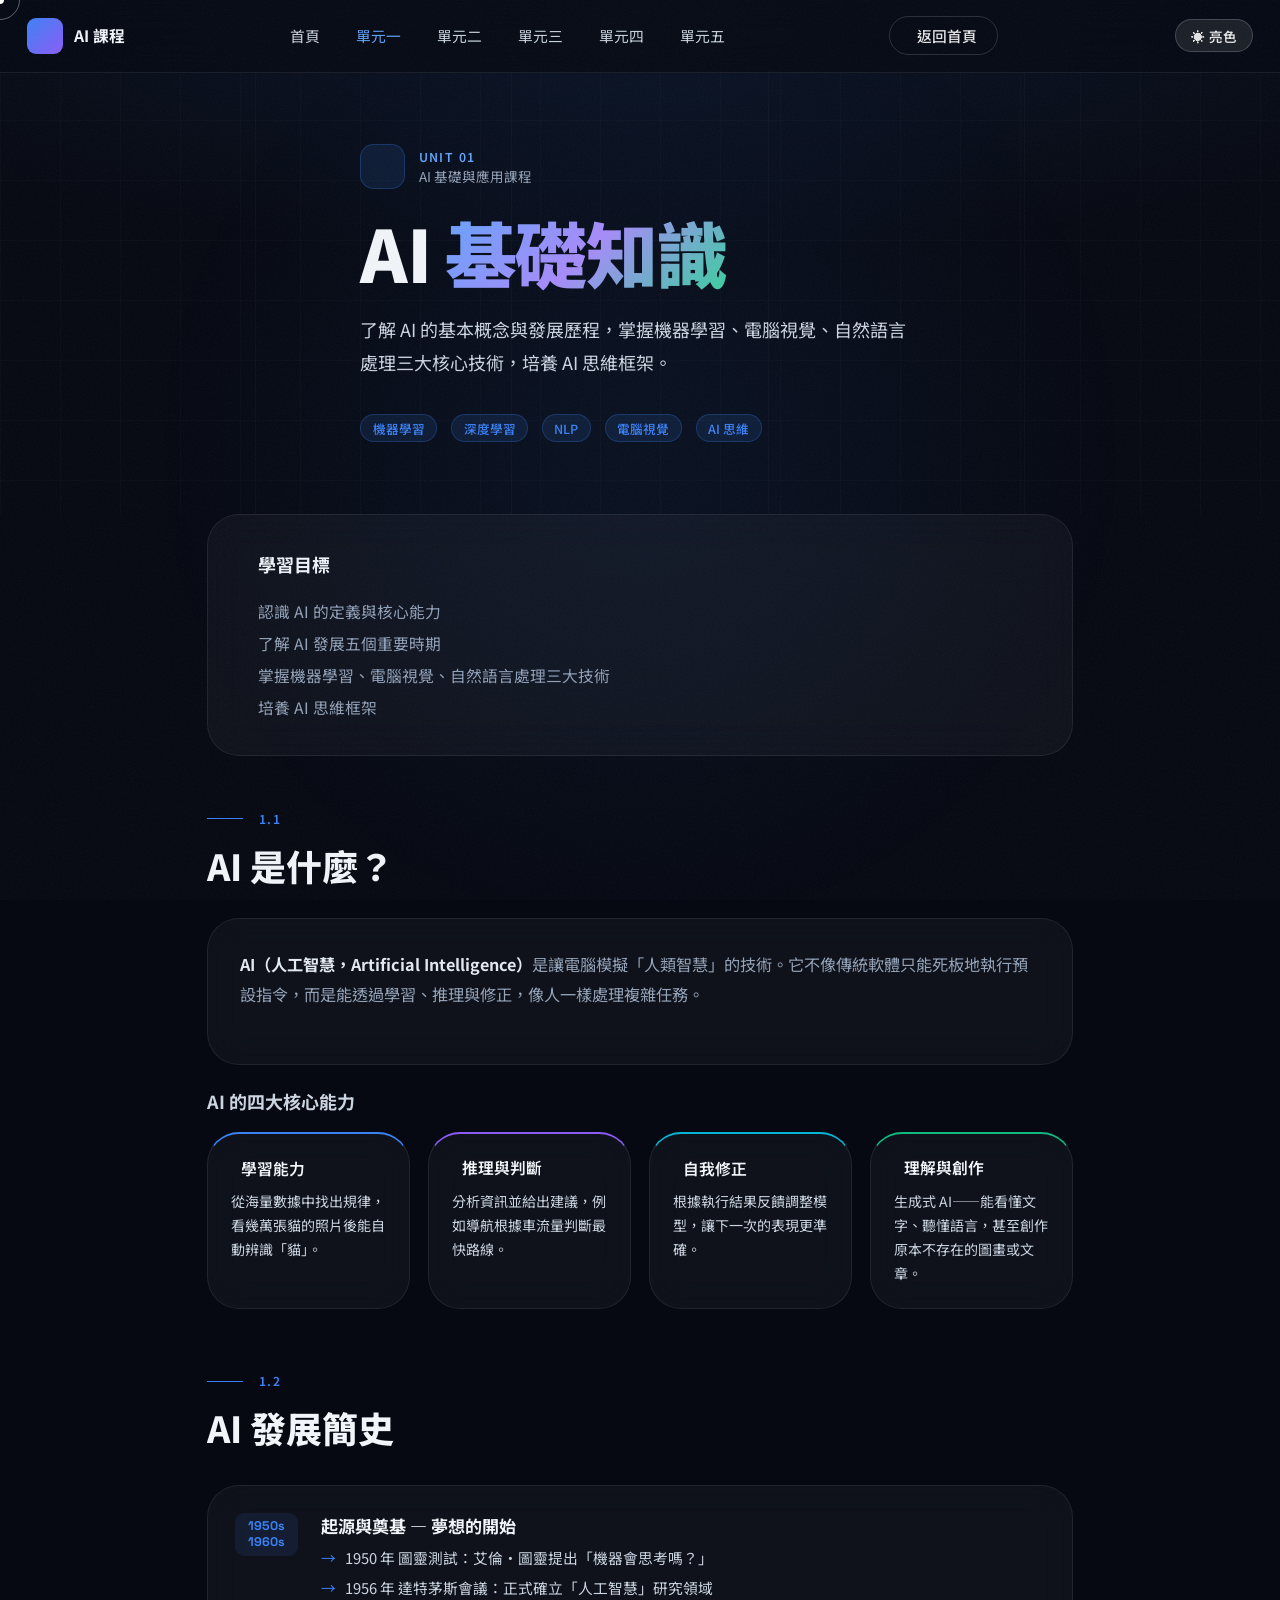
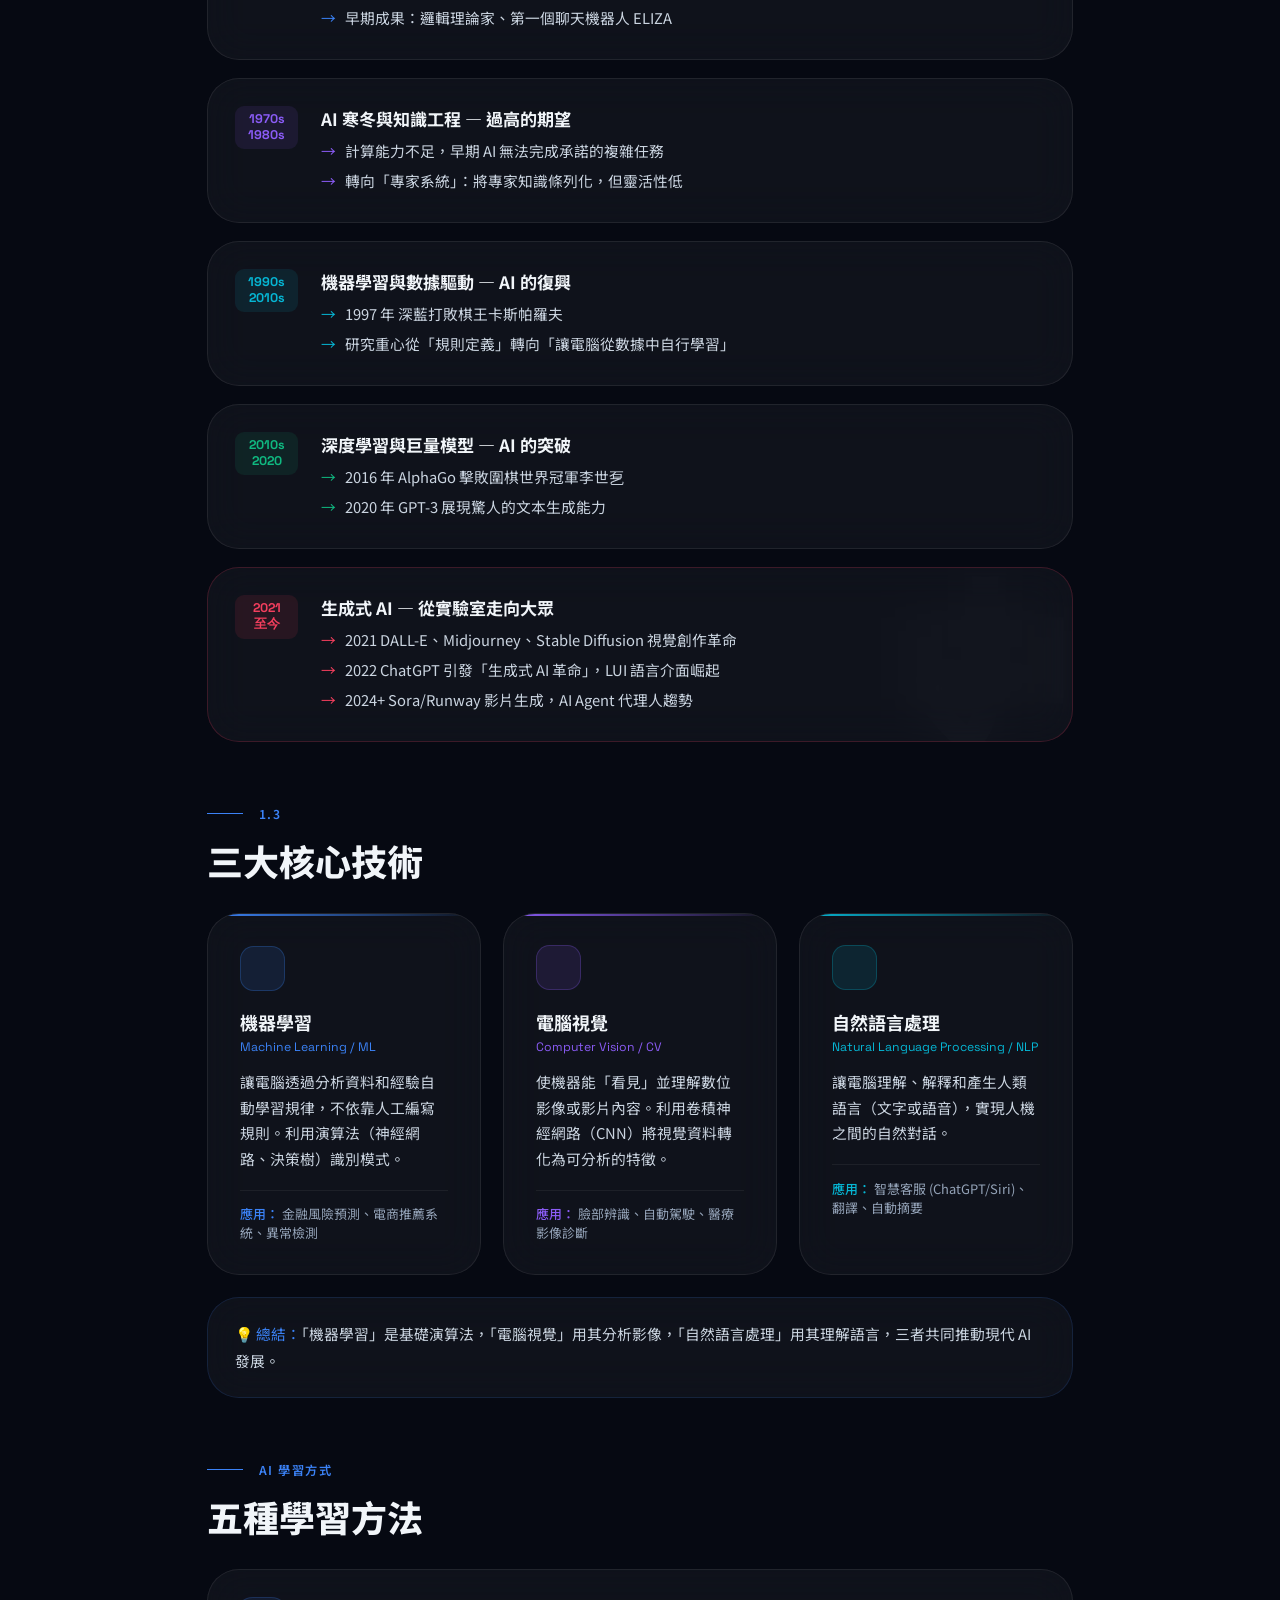
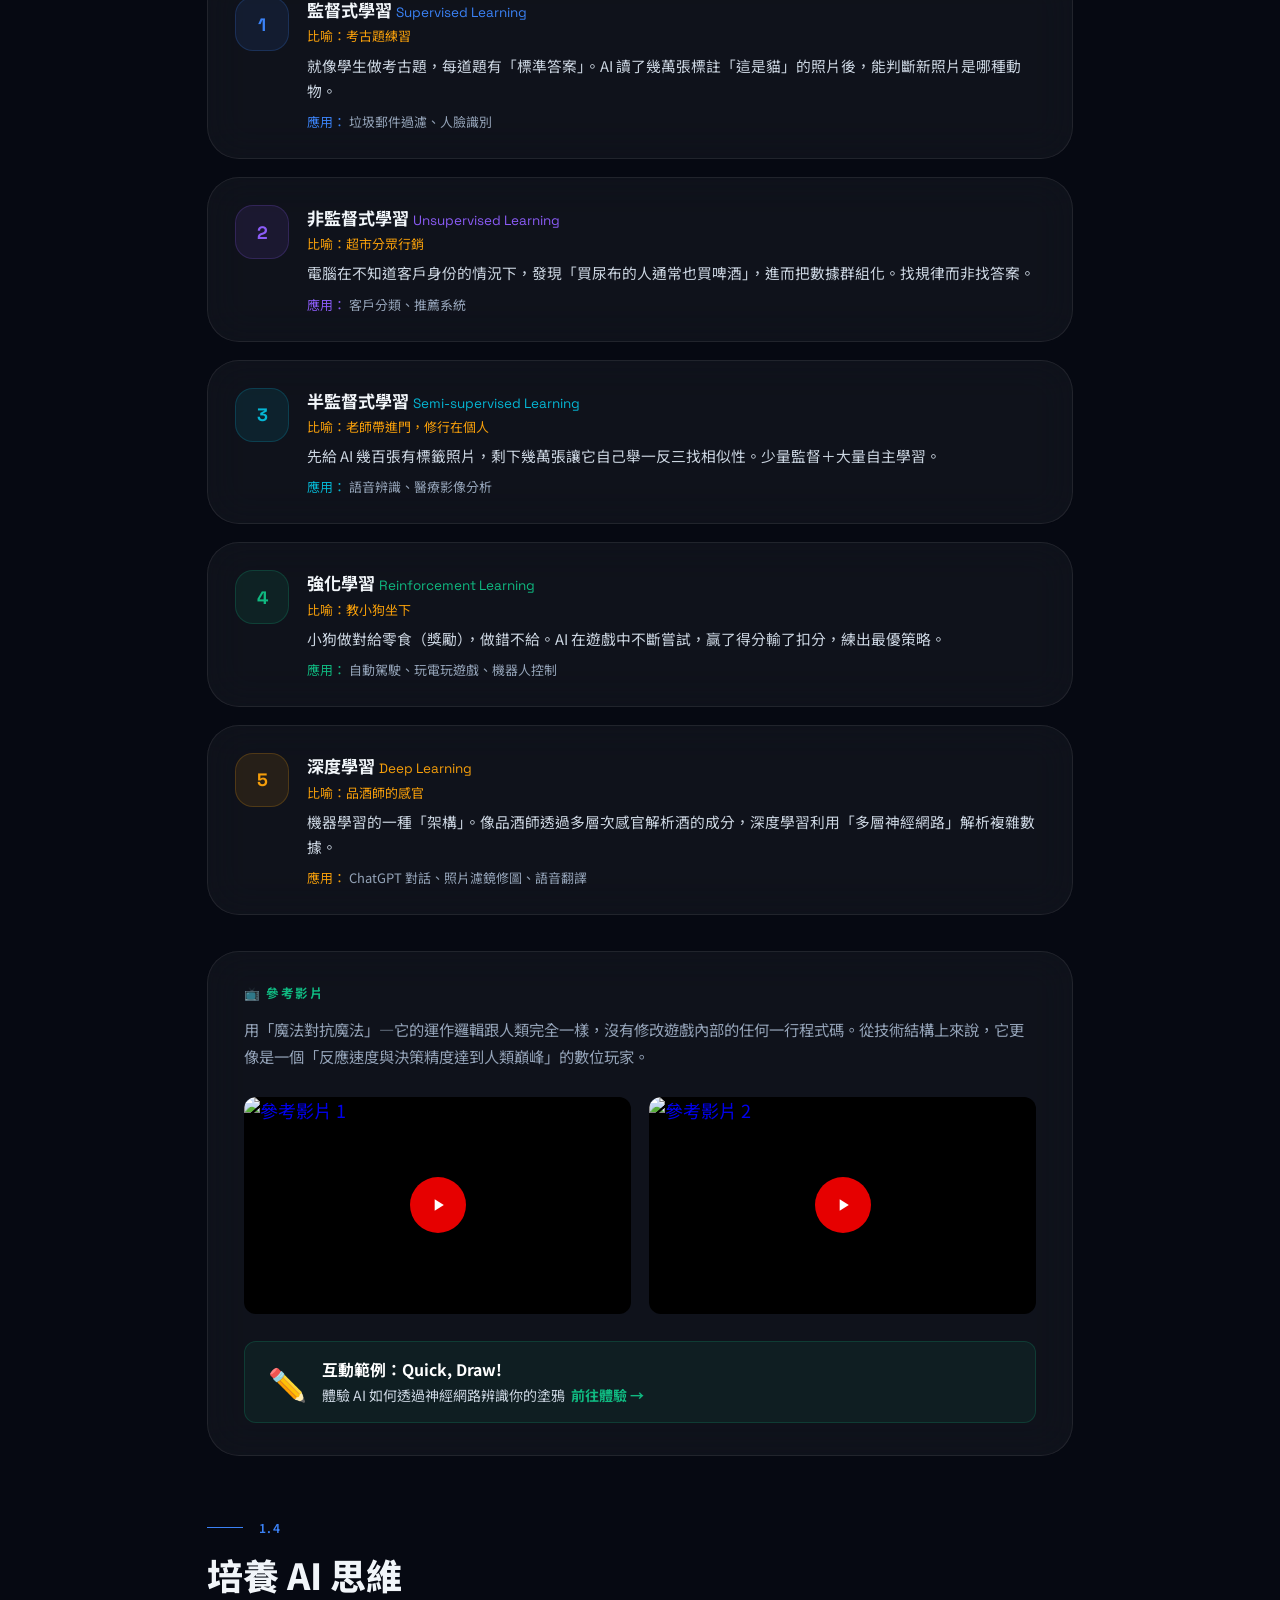
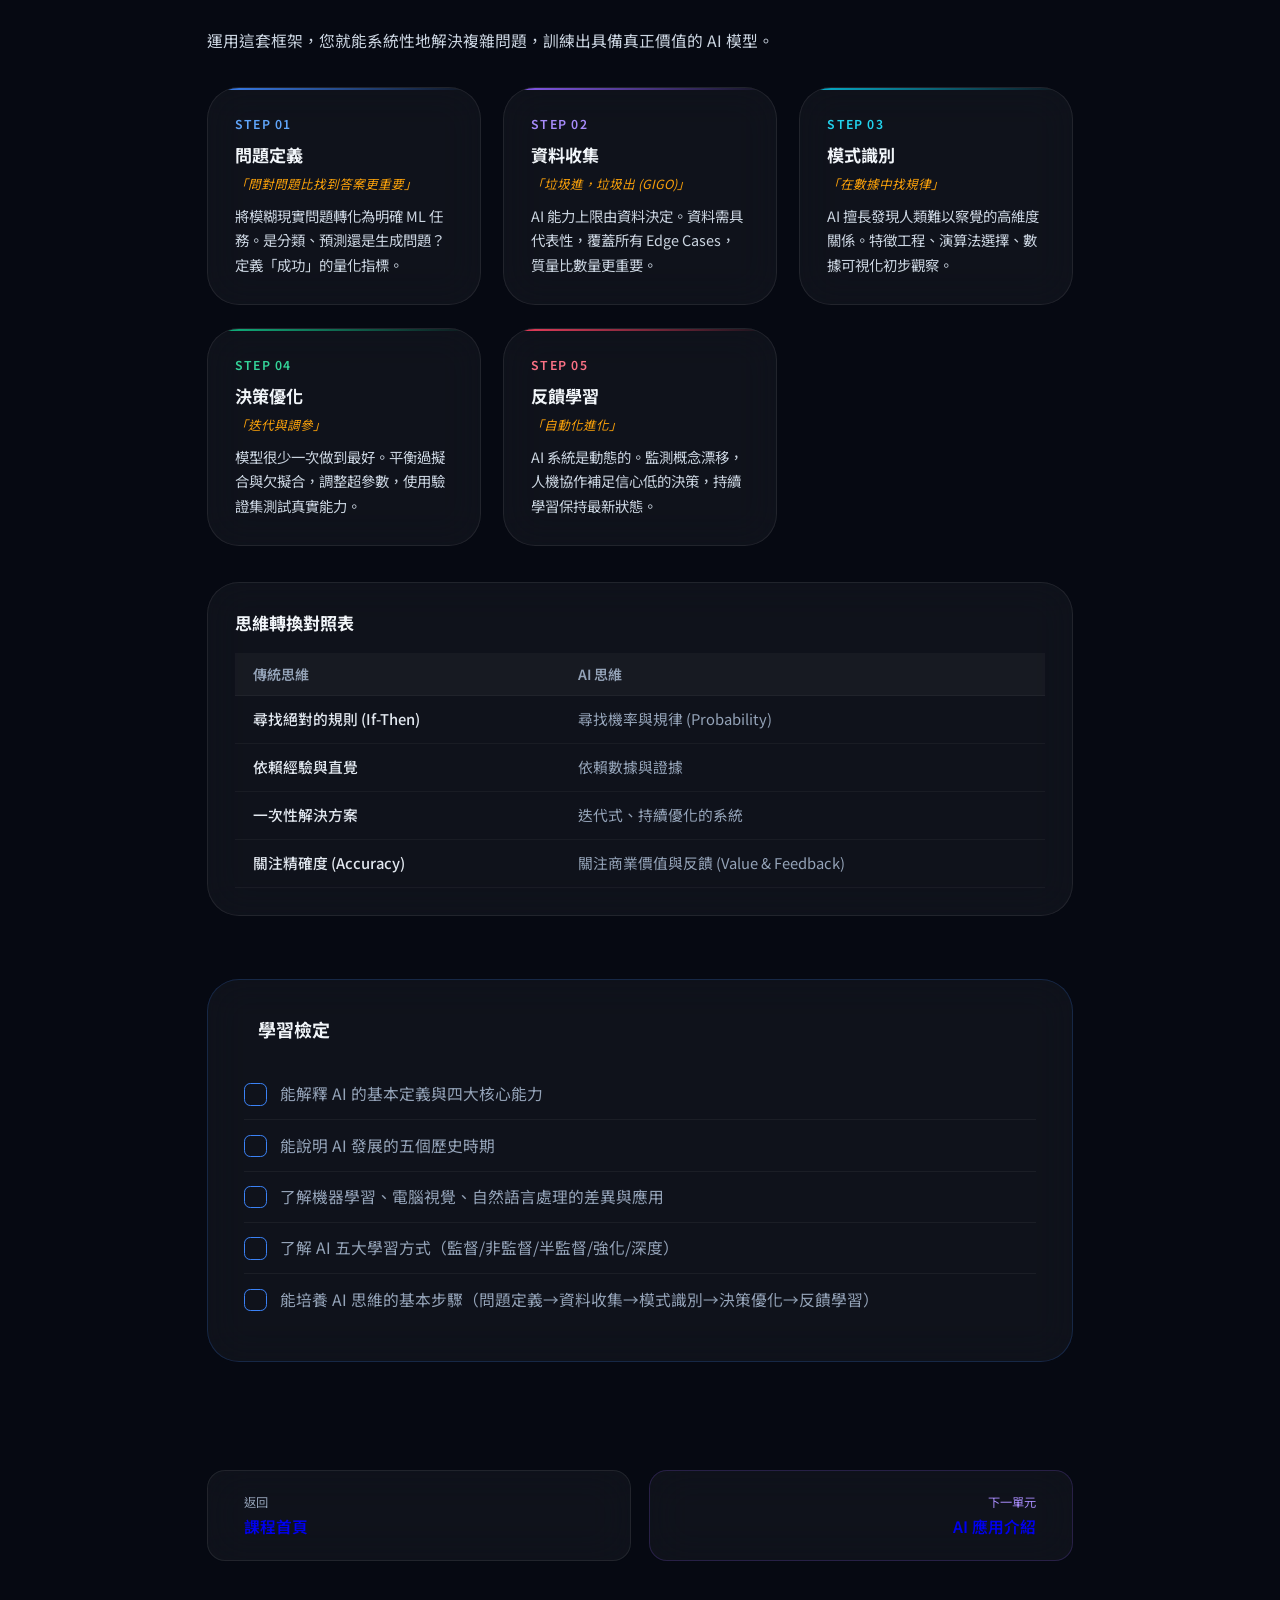
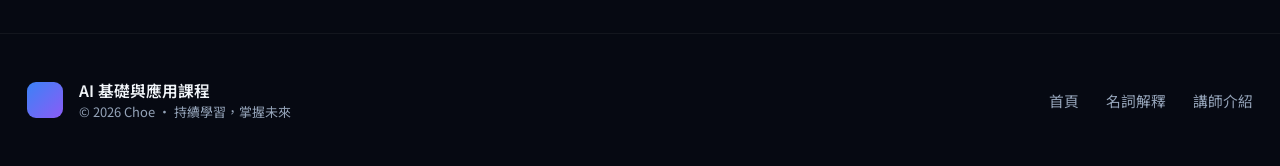
==== unit1.html @ 4de93bb7 "feat: add light/dark theme toggle across all pages - New theme.css: light mode overrides for glass c" ====
<!DOCTYPE html>
<html lang="zh-TW">
<head>
  <meta charset="UTF-8">
<link rel="icon" type="image/png" href="icon.png">
  <meta name="viewport" content="width=device-width, initial-scale=1.0">
  <title>單元一：AI 基礎知識 | AI 基礎與應用課程</title>
  <link rel="preconnect" href="https://fonts.googleapis.com">
  <link rel="preconnect" href="https://fonts.gstatic.com" crossorigin>
  <link href="https://fonts.googleapis.com/css2?family=Noto+Sans+TC:wght@300;400;500;700;900&family=Space+Grotesk:wght@300;400;500;600;700&display=swap" rel="stylesheet">
  <script src="https://cdn.tailwindcss.com"></script>
  <script src="https://code.iconify.design/iconify-icon/1.0.7/iconify-icon.min.js"></script>
  <style>
    :root {
      --bg:#060912; --accent:#3B82F6; --accent-dim:rgba(59,130,246,0.12);
      --accent-border:rgba(59,130,246,0.25); --text:#F1F5F9; --muted:#94A3B8;
      --border:rgba(255,255,255,0.08); --glass:rgba(255,255,255,0.04); --r:32px;
    }
    *,*::before,*::after{box-sizing:border-box;margin:0;padding:0;}
    html{scroll-behavior:smooth;font-size:18px;}
    body{font-family:'Noto Sans TC','Space Grotesk',sans-serif;background:var(--bg);color:var(--text);cursor:none;overflow-x:hidden;}
    .noise-svg{position:fixed;inset:0;width:100%;height:100%;opacity:.045;pointer-events:none;z-index:9998;}
    #spotlight{position:fixed;inset:0;pointer-events:none;z-index:1;background:radial-gradient(700px at 50% 50%,rgba(59,130,246,.07),transparent 70%);transition:background .1s linear;}
    #cursorDot{position:fixed;width:8px;height:8px;background:#fff;border-radius:50%;transform:translate(-50%,-50%);pointer-events:none;z-index:10000;transition:transform .15s,background .2s;}
    #cursorRing{position:fixed;width:40px;height:40px;border:1.5px solid rgba(255,255,255,.35);border-radius:50%;transform:translate(-50%,-50%);pointer-events:none;z-index:9999;transition:width .25s,height .25s,border-color .25s;}
    body.hovering #cursorDot{transform:translate(-50%,-50%) scale(3);background:var(--accent);}
    body.hovering #cursorRing{width:64px;height:64px;border-color:rgba(59,130,246,.35);}
    .glass{background:var(--glass);backdrop-filter:blur(20px);-webkit-backdrop-filter:blur(20px);border:1px solid var(--border);border-radius:var(--r);}
    .glass:hover{background:rgba(255,255,255,.065);border-color:rgba(255,255,255,.14);}
    .nav-bar{position:fixed;top:0;left:0;right:0;z-index:50;background:rgba(6,9,18,.78);backdrop-filter:blur(24px);border-bottom:1px solid var(--border);padding:.9rem 1.5rem;display:flex;align-items:center;justify-content:space-between;transition:padding .3s;}
    .logo{display:flex;align-items:center;gap:.625rem;}
    .logo-icon{width:2rem;height:2rem;border-radius:.5rem;background:linear-gradient(135deg,#3B82F6,#8B5CF6);display:flex;align-items:center;justify-content:center;}
    .nav-links{display:flex;align-items:center;gap:2rem;font-size:.82rem;color:#CBD5E1;}
    .nav-links a{text-decoration:none;color:#CBD5E1;transition:color .2s;}
    .nav-links a:hover,.nav-links a.active{color:#F1F5F9;}
    .btn-ghost{border:1px solid rgba(255,255,255,.15);border-radius:999px;color:rgba(255,255,255,.9);font-weight:500;padding:.45rem 1.1rem;transition:all .3s;display:inline-flex;align-items:center;gap:.4rem;font-size:.82rem;text-decoration:none;cursor:none;}
    .btn-ghost:hover{border-color:rgba(255,255,255,.35);color:#fff;background:rgba(255,255,255,.06);}
    .btn-primary{background:linear-gradient(135deg,#3B82F6,#8B5CF6);border-radius:999px;color:white;font-weight:600;padding:.7rem 1.75rem;transition:all .3s;display:inline-flex;align-items:center;gap:.45rem;font-size:.875rem;text-decoration:none;cursor:none;}
    .btn-primary:hover{transform:translateY(-2px);box-shadow:0 16px 32px rgba(59,130,246,.28);}
    .guide-lines{position:absolute;inset:0;display:flex;justify-content:space-evenly;pointer-events:none;}
    .guide-line{width:1px;height:100%;background:rgba(255,255,255,.028);}
    .num-deco{font-family:'Space Grotesk',sans-serif;font-weight:900;color:rgba(255,255,255,.022);line-height:1;position:absolute;user-select:none;pointer-events:none;}
    .gradient-text{background:linear-gradient(135deg,#60A5FA,#A78BFA,#34D399);-webkit-background-clip:text;-webkit-text-fill-color:transparent;background-clip:text;}
    .section-label{display:flex;align-items:center;gap:.875rem;margin-bottom:.625rem;}
    .section-label::before{content:'';display:block;width:2rem;height:1px;background:var(--accent);}
    .section-label span{font-size:.68rem;font-weight:600;color:var(--accent);letter-spacing:.12em;text-transform:uppercase;}
    .tag{display:inline-flex;align-items:center;padding:.2rem .65rem;border-radius:999px;font-size:.7rem;font-weight:500;border:1px solid;}
    .timeline-dot{width:10px;height:10px;border-radius:50%;flex-shrink:0;}
    .timeline-line{width:1px;flex:1;background:rgba(255,255,255,.05);margin-top:.5rem;}
    table{width:100%;border-collapse:collapse;}
    table th{text-align:left;padding:.6rem 1rem;font-size:.78rem;font-weight:600;color:#94A3B8;background:rgba(255,255,255,.03);border-bottom:1px solid rgba(255,255,255,.07);}
    table td{padding:.65rem 1rem;font-size:.82rem;color:#94A3B8;border-bottom:1px solid rgba(255,255,255,.04);line-height:1.6;}
    table td:first-child{color:#E2E8F0;font-weight:500;}
    ::-webkit-scrollbar{width:4px;}
    ::-webkit-scrollbar-track{background:var(--bg);}
    ::-webkit-scrollbar-thumb{background:rgba(255,255,255,.1);border-radius:2px;}
    @media(max-width:768px){#cursorDot,#cursorRing{display:none;}body{cursor:auto;}.nav-links{display:none;}}
    .sonar{position:relative;}
    .sonar::after{content:'';position:absolute;inset:-2px;border-radius:inherit;border:1px solid currentColor;opacity:0;animation:sonar 2.5s ease-out infinite;}
    @keyframes sonar{0%{transform:scale(1);opacity:.5}100%{transform:scale(1.6);opacity:0}}
    .checklist-item{display:flex;align-items:flex-start;gap:.75rem;padding:.75rem 0;border-bottom:1px solid rgba(255,255,255,.05);}
    .check-icon{width:1.25rem;height:1.25rem;border-radius:.35rem;border:1.5px solid var(--accent);display:flex;align-items:center;justify-content:center;flex-shrink:0;margin-top:.05rem;}
  </style>
<link rel="stylesheet" href="theme.css">
</head>
<body>
  <!-- Noise -->
  <svg class="noise-svg" xmlns="http://www.w3.org/2000/svg">
    <filter id="n"><feTurbulence type="fractalNoise" baseFrequency="0.85" numOctaves="4" stitchTiles="stitch"/><feColorMatrix type="saturate" values="0"/></filter>
    <rect width="100%" height="100%" filter="url(#n)"/>
  </svg>
  <div id="spotlight"></div>
  <div id="cursorDot"></div>
  <div id="cursorRing"></div>

  <!-- Nav -->
  <nav class="nav-bar">
    <div class="logo">
      <div class="logo-icon"><iconify-icon icon="mdi:robot-outline" width="16" style="color:white;"></iconify-icon></div>
      <span style="font-weight:700;font-size:.875rem;">AI 課程</span>
    </div>
    <div class="nav-links">
      <a href="index.html">首頁</a>
      <a href="unit1.html" class="active" style="color:#60A5FA;">單元一</a>
      <a href="unit2.html">單元二</a>
      <a href="unit3.html">單元三</a>
      <a href="unit4.html">單元四</a>
      <a href="unit5.html">單元五</a>
    </div>
    <a href="index.html" class="btn-ghost"><iconify-icon icon="mdi:arrow-left" width="14"></iconify-icon> 返回首頁</a>
  </nav>

  <!-- Hero -->
  <section style="position:relative;padding:8rem 1.5rem 4rem;overflow:hidden;min-height:55vh;display:flex;align-items:center;">
    <div class="guide-lines"><div class="guide-line"></div><div class="guide-line"></div><div class="guide-line"></div><div class="guide-line"></div></div>
    <div style="position:absolute;inset:0;background-image:linear-gradient(rgba(255,255,255,.016) 1px,transparent 1px),linear-gradient(90deg,rgba(255,255,255,.016) 1px,transparent 1px);background-size:60px 60px;pointer-events:none;"></div>
    <div style="position:absolute;inset:0;background:radial-gradient(ellipse 70% 50% at 50% 0%,rgba(59,130,246,.09),transparent);pointer-events:none;"></div>
    <span class="num-deco" style="font-size:clamp(10rem,22vw,20rem);right:-1rem;top:-2rem;opacity:.018;">1</span>

    <div style="max-width:800px;margin:0 auto;position:relative;z-index:2;" id="heroContent">
      <div style="display:flex;align-items:center;gap:.75rem;margin-bottom:1.25rem;">
        <div style="width:2.5rem;height:2.5rem;border-radius:.75rem;background:var(--accent-dim);border:1px solid var(--accent-border);display:flex;align-items:center;justify-content:center;">
          <iconify-icon icon="mdi:brain" width="20" style="color:#3B82F6;"></iconify-icon>
        </div>
        <div>
          <div style="font-size:.68rem;font-weight:600;color:#60A5FA;letter-spacing:.12em;text-transform:uppercase;">UNIT 01</div>
          <div style="font-size:.75rem;color:#94A3B8;">AI 基礎與應用課程</div>
        </div>
      </div>
      <h1 style="font-size:clamp(2.2rem,6vw,4rem);font-weight:900;letter-spacing:-.02em;line-height:1.1;margin-bottom:1.25rem;">
        AI <span class="gradient-text">基礎知識</span>
      </h1>
      <p style="color:#CBD5E1;font-size:1rem;line-height:1.8;max-width:560px;margin-bottom:2rem;">了解 AI 的基本概念與發展歷程，掌握機器學習、電腦視覺、自然語言處理三大核心技術，培養 AI 思維框架。</p>
      <div style="display:flex;gap:.75rem;flex-wrap:wrap;">
        <span class="tag" style="color:#3B82F6;border-color:var(--accent-border);background:var(--accent-dim);">機器學習</span>
        <span class="tag" style="color:#3B82F6;border-color:var(--accent-border);background:var(--accent-dim);">深度學習</span>
        <span class="tag" style="color:#3B82F6;border-color:var(--accent-border);background:var(--accent-dim);">NLP</span>
        <span class="tag" style="color:#3B82F6;border-color:var(--accent-border);background:var(--accent-dim);">電腦視覺</span>
        <span class="tag" style="color:#3B82F6;border-color:var(--accent-border);background:var(--accent-dim);">AI 思維</span>
      </div>
    </div>
  </section>

  <!-- Main content -->
  <main style="max-width:920px;margin:0 auto;padding:0 1.5rem 6rem;">

    <!-- Learning objectives -->
    <div class="glass rev" style="padding:2rem;margin-bottom:3rem;">
      <div style="display:flex;align-items:center;gap:.75rem;margin-bottom:1.25rem;">
        <iconify-icon icon="mdi:target" width="20" style="color:#3B82F6;"></iconify-icon>
        <h2 style="font-size:1rem;font-weight:700;">學習目標</h2>
      </div>
      <div style="display:flex;flex-direction:column;gap:.5rem;">
        <div style="display:flex;align-items:center;gap:.75rem;"><iconify-icon icon="mdi:check-circle" width="18" style="color:#3B82F6;flex-shrink:0;"></iconify-icon><span style="font-size:.875rem;color:#94A3B8;">認識 AI 的定義與核心能力</span></div>
        <div style="display:flex;align-items:center;gap:.75rem;"><iconify-icon icon="mdi:check-circle" width="18" style="color:#3B82F6;flex-shrink:0;"></iconify-icon><span style="font-size:.875rem;color:#94A3B8;">了解 AI 發展五個重要時期</span></div>
        <div style="display:flex;align-items:center;gap:.75rem;"><iconify-icon icon="mdi:check-circle" width="18" style="color:#3B82F6;flex-shrink:0;"></iconify-icon><span style="font-size:.875rem;color:#94A3B8;">掌握機器學習、電腦視覺、自然語言處理三大技術</span></div>
        <div style="display:flex;align-items:center;gap:.75rem;"><iconify-icon icon="mdi:check-circle" width="18" style="color:#3B82F6;flex-shrink:0;"></iconify-icon><span style="font-size:.875rem;color:#94A3B8;">培養 AI 思維框架</span></div>
      </div>
    </div>

    <!-- Section 1.1: What is AI -->
    <section class="rev" style="margin-bottom:3.5rem;">
      <div class="section-label"><span>1.1</span></div>
      <h2 style="font-size:clamp(1.4rem,3vw,2rem);font-weight:800;margin-bottom:1.5rem;">AI 是什麼？</h2>
      <div class="glass" style="padding:1.75rem;margin-bottom:1.25rem;">
        <p style="color:#94A3B8;line-height:1.85;font-size:.9rem;margin-bottom:1.25rem;"><strong style="color:#E2E8F0;">AI（人工智慧，Artificial Intelligence）</strong>是讓電腦模擬「人類智慧」的技術。它不像傳統軟體只能死板地執行預設指令，而是能透過學習、推理與修正，像人一樣處理複雜任務。</p>
      </div>

      <h3 style="font-size:1rem;font-weight:700;margin-bottom:1rem;color:#CBD5E1;">AI 的四大核心能力</h3>
      <div style="display:grid;grid-template-columns:repeat(auto-fill,minmax(200px,1fr));gap:1rem;">
        <div class="glass" style="padding:1.25rem;border-top:2px solid #3B82F6;">
          <div style="display:flex;align-items:center;gap:.6rem;margin-bottom:.6rem;">
            <iconify-icon icon="mdi:school-outline" width="18" style="color:#3B82F6;"></iconify-icon>
            <span style="font-weight:600;font-size:.875rem;">學習能力</span>
          </div>
          <p style="font-size:.78rem;color:#CBD5E1;line-height:1.7;">從海量數據中找出規律，看幾萬張貓的照片後能自動辨識「貓」。</p>
        </div>
        <div class="glass" style="padding:1.25rem;border-top:2px solid #8B5CF6;">
          <div style="display:flex;align-items:center;gap:.6rem;margin-bottom:.6rem;">
            <iconify-icon icon="mdi:lightbulb-outline" width="18" style="color:#8B5CF6;"></iconify-icon>
            <span style="font-weight:600;font-size:.875rem;">推理與判斷</span>
          </div>
          <p style="font-size:.78rem;color:#CBD5E1;line-height:1.7;">分析資訊並給出建議，例如導航根據車流量判斷最快路線。</p>
        </div>
        <div class="glass" style="padding:1.25rem;border-top:2px solid #06B6D4;">
          <div style="display:flex;align-items:center;gap:.6rem;margin-bottom:.6rem;">
            <iconify-icon icon="mdi:refresh" width="18" style="color:#06B6D4;"></iconify-icon>
            <span style="font-weight:600;font-size:.875rem;">自我修正</span>
          </div>
          <p style="font-size:.78rem;color:#CBD5E1;line-height:1.7;">根據執行結果反饋調整模型，讓下一次的表現更準確。</p>
        </div>
        <div class="glass" style="padding:1.25rem;border-top:2px solid #10B981;">
          <div style="display:flex;align-items:center;gap:.6rem;margin-bottom:.6rem;">
            <iconify-icon icon="mdi:palette-outline" width="18" style="color:#10B981;"></iconify-icon>
            <span style="font-weight:600;font-size:.875rem;">理解與創作</span>
          </div>
          <p style="font-size:.78rem;color:#CBD5E1;line-height:1.7;">生成式 AI——能看懂文字、聽懂語言，甚至創作原本不存在的圖畫或文章。</p>
        </div>
      </div>
    </section>

    <!-- Section 1.2: History -->
    <section class="rev" style="margin-bottom:3.5rem;position:relative;overflow:hidden;">
      <div class="section-label"><span>1.2</span></div>
      <h2 style="font-size:clamp(1.4rem,3vw,2rem);font-weight:800;margin-bottom:1.75rem;">AI 發展簡史</h2>
      <span class="num-deco" style="font-size:12rem;bottom:-3rem;right:-1rem;">史</span>
      <div style="display:flex;flex-direction:column;gap:1rem;position:relative;z-index:1;">

        <div class="glass rev" style="padding:1.5rem;display:flex;gap:1.25rem;align-items:flex-start;">
          <div style="flex-shrink:0;text-align:center;min-width:3.5rem;">
            <div style="font-size:.7rem;font-family:'Space Grotesk',sans-serif;font-weight:700;color:#3B82F6;background:rgba(59,130,246,.1);border-radius:.5rem;padding:.3rem .5rem;">1950s<br>1960s</div>
          </div>
          <div>
            <h3 style="font-size:.95rem;font-weight:700;margin-bottom:.4rem;">起源與奠基 — 夢想的開始</h3>
            <ul style="color:#CBD5E1;font-size:.82rem;line-height:1.8;list-style:none;padding:0;">
              <li style="display:flex;gap:.5rem;margin-bottom:.2rem;"><span style="color:#3B82F6;">→</span> 1950 年 圖靈測試：艾倫·圖靈提出「機器會思考嗎？」</li>
              <li style="display:flex;gap:.5rem;margin-bottom:.2rem;"><span style="color:#3B82F6;">→</span> 1956 年 達特茅斯會議：正式確立「人工智慧」研究領域</li>
              <li style="display:flex;gap:.5rem;"><span style="color:#3B82F6;">→</span> 早期成果：邏輯理論家、第一個聊天機器人 ELIZA</li>
            </ul>
          </div>
        </div>

        <div class="glass rev" style="padding:1.5rem;display:flex;gap:1.25rem;align-items:flex-start;">
          <div style="flex-shrink:0;text-align:center;min-width:3.5rem;">
            <div style="font-size:.7rem;font-family:'Space Grotesk',sans-serif;font-weight:700;color:#8B5CF6;background:rgba(139,92,246,.1);border-radius:.5rem;padding:.3rem .5rem;">1970s<br>1980s</div>
          </div>
          <div>
            <h3 style="font-size:.95rem;font-weight:700;margin-bottom:.4rem;">AI 寒冬與知識工程 — 過高的期望</h3>
            <ul style="color:#CBD5E1;font-size:.82rem;line-height:1.8;list-style:none;padding:0;">
              <li style="display:flex;gap:.5rem;margin-bottom:.2rem;"><span style="color:#8B5CF6;">→</span> 計算能力不足，早期 AI 無法完成承諾的複雜任務</li>
              <li style="display:flex;gap:.5rem;"><span style="color:#8B5CF6;">→</span> 轉向「專家系統」：將專家知識條列化，但靈活性低</li>
            </ul>
          </div>
        </div>

        <div class="glass rev" style="padding:1.5rem;display:flex;gap:1.25rem;align-items:flex-start;">
          <div style="flex-shrink:0;text-align:center;min-width:3.5rem;">
            <div style="font-size:.7rem;font-family:'Space Grotesk',sans-serif;font-weight:700;color:#06B6D4;background:rgba(6,182,212,.1);border-radius:.5rem;padding:.3rem .5rem;">1990s<br>2010s</div>
          </div>
          <div>
            <h3 style="font-size:.95rem;font-weight:700;margin-bottom:.4rem;">機器學習與數據驅動 — AI 的復興</h3>
            <ul style="color:#CBD5E1;font-size:.82rem;line-height:1.8;list-style:none;padding:0;">
              <li style="display:flex;gap:.5rem;margin-bottom:.2rem;"><span style="color:#06B6D4;">→</span> 1997 年 深藍打敗棋王卡斯帕羅夫</li>
              <li style="display:flex;gap:.5rem;"><span style="color:#06B6D4;">→</span> 研究重心從「規則定義」轉向「讓電腦從數據中自行學習」</li>
            </ul>
          </div>
        </div>

        <div class="glass rev" style="padding:1.5rem;display:flex;gap:1.25rem;align-items:flex-start;">
          <div style="flex-shrink:0;text-align:center;min-width:3.5rem;">
            <div style="font-size:.7rem;font-family:'Space Grotesk',sans-serif;font-weight:700;color:#10B981;background:rgba(16,185,129,.1);border-radius:.5rem;padding:.3rem .5rem;">2010s<br>2020</div>
          </div>
          <div>
            <h3 style="font-size:.95rem;font-weight:700;margin-bottom:.4rem;">深度學習與巨量模型 — AI 的突破</h3>
            <ul style="color:#CBD5E1;font-size:.82rem;line-height:1.8;list-style:none;padding:0;">
              <li style="display:flex;gap:.5rem;margin-bottom:.2rem;"><span style="color:#10B981;">→</span> 2016 年 AlphaGo 擊敗圍棋世界冠軍李世乭</li>
              <li style="display:flex;gap:.5rem;"><span style="color:#10B981;">→</span> 2020 年 GPT-3 展現驚人的文本生成能力</li>
            </ul>
          </div>
        </div>

        <div class="glass rev" style="padding:1.5rem;display:flex;gap:1.25rem;align-items:flex-start;border-color:rgba(244,63,94,.2);">
          <div style="flex-shrink:0;text-align:center;min-width:3.5rem;">
            <div style="font-size:.7rem;font-family:'Space Grotesk',sans-serif;font-weight:700;color:#F43F5E;background:rgba(244,63,94,.1);border-radius:.5rem;padding:.3rem .5rem;">2021<br>至今</div>
          </div>
          <div>
            <h3 style="font-size:.95rem;font-weight:700;margin-bottom:.4rem;">生成式 AI — 從實驗室走向大眾</h3>
            <ul style="color:#CBD5E1;font-size:.82rem;line-height:1.8;list-style:none;padding:0;">
              <li style="display:flex;gap:.5rem;margin-bottom:.2rem;"><span style="color:#F43F5E;">→</span> 2021 DALL-E、Midjourney、Stable Diffusion 視覺創作革命</li>
              <li style="display:flex;gap:.5rem;margin-bottom:.2rem;"><span style="color:#F43F5E;">→</span> 2022 ChatGPT 引發「生成式 AI 革命」，LUI 語言介面崛起</li>
              <li style="display:flex;gap:.5rem;"><span style="color:#F43F5E;">→</span> 2024+ Sora/Runway 影片生成，AI Agent 代理人趨勢</li>
            </ul>
          </div>
        </div>

      </div>
    </section>

    <!-- Section 1.3: Core technologies -->
    <section class="rev" style="margin-bottom:3.5rem;">
      <div class="section-label"><span>1.3</span></div>
      <h2 style="font-size:clamp(1.4rem,3vw,2rem);font-weight:800;margin-bottom:1.5rem;">三大核心技術</h2>

      <div style="display:grid;grid-template-columns:repeat(auto-fill,minmax(260px,1fr));gap:1.25rem;">
        <div class="glass rev" style="padding:1.75rem;position:relative;overflow:hidden;">
          <div style="position:absolute;top:0;left:0;right:0;height:2px;background:linear-gradient(90deg,#3B82F6,transparent);"></div>
          <div style="width:2.5rem;height:2.5rem;border-radius:.75rem;background:rgba(59,130,246,.12);border:1px solid rgba(59,130,246,.25);display:flex;align-items:center;justify-content:center;margin-bottom:1rem;">
            <iconify-icon icon="mdi:chart-line" width="20" style="color:#3B82F6;"></iconify-icon>
          </div>
          <h3 style="font-size:1rem;font-weight:700;margin-bottom:.25rem;">機器學習</h3>
          <p style="font-size:.68rem;color:#3B82F6;margin-bottom:.75rem;font-family:'Space Grotesk',sans-serif;">Machine Learning / ML</p>
          <p style="font-size:.82rem;color:#CBD5E1;line-height:1.75;margin-bottom:1rem;">讓電腦透過分析資料和經驗自動學習規律，不依靠人工編寫規則。利用演算法（神經網路、決策樹）識別模式。</p>
          <div style="border-top:1px solid rgba(255,255,255,.06);padding-top:.75rem;">
            <p style="font-size:.72rem;color:#94A3B8;"><span style="color:#3B82F6;font-weight:500;">應用：</span> 金融風險預測、電商推薦系統、異常檢測</p>
          </div>
        </div>

        <div class="glass rev" style="padding:1.75rem;position:relative;overflow:hidden;">
          <div style="position:absolute;top:0;left:0;right:0;height:2px;background:linear-gradient(90deg,#8B5CF6,transparent);"></div>
          <div style="width:2.5rem;height:2.5rem;border-radius:.75rem;background:rgba(139,92,246,.12);border:1px solid rgba(139,92,246,.25);display:flex;align-items:center;justify-content:center;margin-bottom:1rem;">
            <iconify-icon icon="mdi:eye-outline" width="20" style="color:#8B5CF6;"></iconify-icon>
          </div>
          <h3 style="font-size:1rem;font-weight:700;margin-bottom:.25rem;">電腦視覺</h3>
          <p style="font-size:.68rem;color:#8B5CF6;margin-bottom:.75rem;font-family:'Space Grotesk',sans-serif;">Computer Vision / CV</p>
          <p style="font-size:.82rem;color:#CBD5E1;line-height:1.75;margin-bottom:1rem;">使機器能「看見」並理解數位影像或影片內容。利用卷積神經網路（CNN）將視覺資料轉化為可分析的特徵。</p>
          <div style="border-top:1px solid rgba(255,255,255,.06);padding-top:.75rem;">
            <p style="font-size:.72rem;color:#94A3B8;"><span style="color:#8B5CF6;font-weight:500;">應用：</span> 臉部辨識、自動駕駛、醫療影像診斷</p>
          </div>
        </div>

        <div class="glass rev" style="padding:1.75rem;position:relative;overflow:hidden;">
          <div style="position:absolute;top:0;left:0;right:0;height:2px;background:linear-gradient(90deg,#06B6D4,transparent);"></div>
          <div style="width:2.5rem;height:2.5rem;border-radius:.75rem;background:rgba(6,182,212,.12);border:1px solid rgba(6,182,212,.25);display:flex;align-items:center;justify-content:center;margin-bottom:1rem;">
            <iconify-icon icon="mdi:message-text-outline" width="20" style="color:#06B6D4;"></iconify-icon>
          </div>
          <h3 style="font-size:1rem;font-weight:700;margin-bottom:.25rem;">自然語言處理</h3>
          <p style="font-size:.68rem;color:#06B6D4;margin-bottom:.75rem;font-family:'Space Grotesk',sans-serif;">Natural Language Processing / NLP</p>
          <p style="font-size:.82rem;color:#CBD5E1;line-height:1.75;margin-bottom:1rem;">讓電腦理解、解釋和產生人類語言（文字或語音），實現人機之間的自然對話。</p>
          <div style="border-top:1px solid rgba(255,255,255,.06);padding-top:.75rem;">
            <p style="font-size:.72rem;color:#94A3B8;"><span style="color:#06B6D4;font-weight:500;">應用：</span> 智慧客服 (ChatGPT/Siri)、翻譯、自動摘要</p>
          </div>
        </div>
      </div>

      <div class="glass rev" style="padding:1.25rem 1.5rem;margin-top:1.25rem;border-color:rgba(59,130,246,.15);">
        <p style="font-size:.82rem;color:#CBD5E1;line-height:1.8;"><span style="color:#3B82F6;">💡 總結：</span>「機器學習」是基礎演算法，「電腦視覺」用其分析影像，「自然語言處理」用其理解語言，三者共同推動現代 AI 發展。</p>
      </div>
    </section>

    <!-- Section: Learning methods -->
    <section class="rev" style="margin-bottom:3.5rem;">
      <div class="section-label"><span>AI 學習方式</span></div>
      <h2 style="font-size:clamp(1.4rem,3vw,2rem);font-weight:800;margin-bottom:1.5rem;">五種學習方法</h2>

      <div style="display:flex;flex-direction:column;gap:1rem;">

        <div class="glass rev" style="padding:1.5rem;display:grid;grid-template-columns:auto 1fr;gap:1rem;align-items:start;">
          <div style="width:3rem;height:3rem;border-radius:1rem;background:rgba(59,130,246,.1);border:1px solid rgba(59,130,246,.2);display:flex;align-items:center;justify-content:center;flex-shrink:0;">
            <span style="font-family:'Space Grotesk',sans-serif;font-weight:700;font-size:1rem;color:#3B82F6;">1</span>
          </div>
          <div>
            <h3 style="font-size:.95rem;font-weight:700;margin-bottom:.25rem;">監督式學習 <span style="font-size:.75rem;color:#3B82F6;font-weight:400;font-family:'Space Grotesk',sans-serif;">Supervised Learning</span></h3>
            <p style="font-size:.72rem;color:#F59E0B;margin-bottom:.4rem;">比喻：考古題練習</p>
            <p style="font-size:.82rem;color:#CBD5E1;line-height:1.7;">就像學生做考古題，每道題有「標準答案」。AI 讀了幾萬張標註「這是貓」的照片後，能判斷新照片是哪種動物。</p>
            <p style="font-size:.72rem;color:#94A3B8;margin-top:.5rem;"><span style="color:#3B82F6;">應用：</span> 垃圾郵件過濾、人臉識別</p>
          </div>
        </div>

        <div class="glass rev" style="padding:1.5rem;display:grid;grid-template-columns:auto 1fr;gap:1rem;align-items:start;">
          <div style="width:3rem;height:3rem;border-radius:1rem;background:rgba(139,92,246,.1);border:1px solid rgba(139,92,246,.2);display:flex;align-items:center;justify-content:center;flex-shrink:0;">
            <span style="font-family:'Space Grotesk',sans-serif;font-weight:700;font-size:1rem;color:#8B5CF6;">2</span>
          </div>
          <div>
            <h3 style="font-size:.95rem;font-weight:700;margin-bottom:.25rem;">非監督式學習 <span style="font-size:.75rem;color:#8B5CF6;font-weight:400;font-family:'Space Grotesk',sans-serif;">Unsupervised Learning</span></h3>
            <p style="font-size:.72rem;color:#F59E0B;margin-bottom:.4rem;">比喻：超市分眾行銷</p>
            <p style="font-size:.82rem;color:#CBD5E1;line-height:1.7;">電腦在不知道客戶身份的情況下，發現「買尿布的人通常也買啤酒」，進而把數據群組化。找規律而非找答案。</p>
            <p style="font-size:.72rem;color:#94A3B8;margin-top:.5rem;"><span style="color:#8B5CF6;">應用：</span> 客戶分類、推薦系統</p>
          </div>
        </div>

        <div class="glass rev" style="padding:1.5rem;display:grid;grid-template-columns:auto 1fr;gap:1rem;align-items:start;">
          <div style="width:3rem;height:3rem;border-radius:1rem;background:rgba(6,182,212,.1);border:1px solid rgba(6,182,212,.2);display:flex;align-items:center;justify-content:center;flex-shrink:0;">
            <span style="font-family:'Space Grotesk',sans-serif;font-weight:700;font-size:1rem;color:#06B6D4;">3</span>
          </div>
          <div>
            <h3 style="font-size:.95rem;font-weight:700;margin-bottom:.25rem;">半監督式學習 <span style="font-size:.75rem;color:#06B6D4;font-weight:400;font-family:'Space Grotesk',sans-serif;">Semi-supervised Learning</span></h3>
            <p style="font-size:.72rem;color:#F59E0B;margin-bottom:.4rem;">比喻：老師帶進門，修行在個人</p>
            <p style="font-size:.82rem;color:#CBD5E1;line-height:1.7;">先給 AI 幾百張有標籤照片，剩下幾萬張讓它自己舉一反三找相似性。少量監督＋大量自主學習。</p>
            <p style="font-size:.72rem;color:#94A3B8;margin-top:.5rem;"><span style="color:#06B6D4;">應用：</span> 語音辨識、醫療影像分析</p>
          </div>
        </div>

        <div class="glass rev" style="padding:1.5rem;display:grid;grid-template-columns:auto 1fr;gap:1rem;align-items:start;">
          <div style="width:3rem;height:3rem;border-radius:1rem;background:rgba(16,185,129,.1);border:1px solid rgba(16,185,129,.2);display:flex;align-items:center;justify-content:center;flex-shrink:0;">
            <span style="font-family:'Space Grotesk',sans-serif;font-weight:700;font-size:1rem;color:#10B981;">4</span>
          </div>
          <div>
            <h3 style="font-size:.95rem;font-weight:700;margin-bottom:.25rem;">強化學習 <span style="font-size:.75rem;color:#10B981;font-weight:400;font-family:'Space Grotesk',sans-serif;">Reinforcement Learning</span></h3>
            <p style="font-size:.72rem;color:#F59E0B;margin-bottom:.4rem;">比喻：教小狗坐下</p>
            <p style="font-size:.82rem;color:#CBD5E1;line-height:1.7;">小狗做對給零食（獎勵），做錯不給。AI 在遊戲中不斷嘗試，贏了得分輸了扣分，練出最優策略。</p>
            <p style="font-size:.72rem;color:#94A3B8;margin-top:.5rem;"><span style="color:#10B981;">應用：</span> 自動駕駛、玩電玩遊戲、機器人控制</p>
          </div>
        </div>

        <div class="glass rev" style="padding:1.5rem;display:grid;grid-template-columns:auto 1fr;gap:1rem;align-items:start;">
          <div style="width:3rem;height:3rem;border-radius:1rem;background:rgba(245,158,11,.1);border:1px solid rgba(245,158,11,.2);display:flex;align-items:center;justify-content:center;flex-shrink:0;">
            <span style="font-family:'Space Grotesk',sans-serif;font-weight:700;font-size:1rem;color:#F59E0B;">5</span>
          </div>
          <div>
            <h3 style="font-size:.95rem;font-weight:700;margin-bottom:.25rem;">深度學習 <span style="font-size:.75rem;color:#F59E0B;font-weight:400;font-family:'Space Grotesk',sans-serif;">Deep Learning</span></h3>
            <p style="font-size:.72rem;color:#F59E0B;margin-bottom:.4rem;">比喻：品酒師的感官</p>
            <p style="font-size:.82rem;color:#CBD5E1;line-height:1.7;">機器學習的一種「架構」。像品酒師透過多層次感官解析酒的成分，深度學習利用「多層神經網路」解析複雜數據。</p>
            <p style="font-size:.72rem;color:#94A3B8;margin-top:.5rem;"><span style="color:#F59E0B;">應用：</span> ChatGPT 對話、照片濾鏡修圖、語音翻譯</p>
          </div>
        </div>

      </div>

      <!-- Reference videos + Quick Draw -->
      <div class="glass rev" style="padding:1.75rem 2rem;margin-top:2rem;">
        <div style="font-size:.7rem;font-weight:700;color:#10B981;letter-spacing:.12em;text-transform:uppercase;margin-bottom:.75rem;">📺 參考影片</div>
        <p style="font-size:.85rem;color:#94A3B8;line-height:1.75;margin-bottom:1.5rem;">用「魔法對抗魔法」—它的運作邏輯跟人類完全一樣，沒有修改遊戲內部的任何一行程式碼。從技術結構上來說，它更像是一個「反應速度與決策精度達到人類巔峰」的數位玩家。</p>
        <div style="display:grid;grid-template-columns:repeat(auto-fit,minmax(280px,1fr));gap:1rem;margin-bottom:1.5rem;">
          <a href="https://www.youtube.com/watch?v=6-wpuac27Bk" target="_blank" rel="noopener" style="display:block;position:relative;aspect-ratio:16/9;border-radius:12px;overflow:hidden;background:#000;text-decoration:none;">
            <img src="https://img.youtube.com/vi/6-wpuac27Bk/hqdefault.jpg" alt="參考影片 1" style="width:100%;height:100%;object-fit:cover;display:block;transition:opacity .2s;" onmouseover="this.style.opacity='.8'" onmouseout="this.style.opacity='1'">
            <div style="position:absolute;inset:0;display:flex;align-items:center;justify-content:center;pointer-events:none;">
              <div style="width:56px;height:56px;border-radius:50%;background:rgba(255,0,0,.9);display:flex;align-items:center;justify-content:center;">
                <svg width="20" height="20" viewBox="0 0 24 24" fill="white"><path d="M8 5v14l11-7z"/></svg>
              </div>
            </div>
          </a>
          <a href="https://www.youtube.com/watch?v=B7bYZ5ZFbl0" target="_blank" rel="noopener" style="display:block;position:relative;aspect-ratio:16/9;border-radius:12px;overflow:hidden;background:#000;text-decoration:none;">
            <img src="https://img.youtube.com/vi/B7bYZ5ZFbl0/hqdefault.jpg" alt="參考影片 2" style="width:100%;height:100%;object-fit:cover;display:block;transition:opacity .2s;" onmouseover="this.style.opacity='.8'" onmouseout="this.style.opacity='1'">
            <div style="position:absolute;inset:0;display:flex;align-items:center;justify-content:center;pointer-events:none;">
              <div style="width:56px;height:56px;border-radius:50%;background:rgba(255,0,0,.9);display:flex;align-items:center;justify-content:center;">
                <svg width="20" height="20" viewBox="0 0 24 24" fill="white"><path d="M8 5v14l11-7z"/></svg>
              </div>
            </div>
          </a>
        </div>
        <a href="https://quickdraw.withgoogle.com/" target="_blank" rel="noopener" style="display:flex;align-items:center;gap:.85rem;padding:.9rem 1.25rem;background:rgba(16,185,129,.07);border:1px solid rgba(16,185,129,.2);border-radius:12px;text-decoration:none;transition:border-color .2s;" onmouseover="this.style.borderColor='rgba(16,185,129,.5)'" onmouseout="this.style.borderColor='rgba(16,185,129,.2)'">
          <span style="font-size:1.75rem;flex-shrink:0;">✏️</span>
          <div>
            <div style="font-size:.88rem;font-weight:700;color:#fff;margin-bottom:.2rem;">互動範例：Quick, Draw!</div>
            <div style="font-size:.78rem;color:#CBD5E1;line-height:1.5;">體驗 AI 如何透過神經網路辨識你的塗鴉 &nbsp;<span style="color:#10B981;font-weight:700;">前往體驗 →</span></div>
          </div>
        </a>
      </div>
    </section>

    <!-- Section 1.4: AI Mindset -->
    <section class="rev" style="margin-bottom:3.5rem;">
      <div class="section-label"><span>1.4</span></div>
      <h2 style="font-size:clamp(1.4rem,3vw,2rem);font-weight:800;margin-bottom:1.5rem;">培養 AI 思維</h2>
      <p style="color:#CBD5E1;font-size:.875rem;line-height:1.8;margin-bottom:1.75rem;">運用這套框架，您就能系統性地解決複雜問題，訓練出具備真正價值的 AI 模型。</p>

      <div style="display:grid;grid-template-columns:repeat(auto-fill,minmax(260px,1fr));gap:1.25rem;margin-bottom:2rem;">

        <div class="glass rev" style="padding:1.5rem;position:relative;overflow:hidden;">
          <div style="position:absolute;top:0;left:0;right:0;height:2px;background:linear-gradient(90deg,#3B82F6,transparent);"></div>
          <div style="font-size:.68rem;font-weight:600;color:#60A5FA;letter-spacing:.1em;margin-bottom:.5rem;">STEP 01</div>
          <h3 style="font-size:.95rem;font-weight:700;margin-bottom:.4rem;">問題定義</h3>
          <p style="font-size:.7rem;color:#F59E0B;margin-bottom:.6rem;font-style:italic;">「問對問題比找到答案更重要」</p>
          <p style="font-size:.8rem;color:#CBD5E1;line-height:1.7;">將模糊現實問題轉化為明確 ML 任務。是分類、預測還是生成問題？定義「成功」的量化指標。</p>
        </div>

        <div class="glass rev" style="padding:1.5rem;position:relative;overflow:hidden;">
          <div style="position:absolute;top:0;left:0;right:0;height:2px;background:linear-gradient(90deg,#8B5CF6,transparent);"></div>
          <div style="font-size:.68rem;font-weight:600;color:#A78BFA;letter-spacing:.1em;margin-bottom:.5rem;">STEP 02</div>
          <h3 style="font-size:.95rem;font-weight:700;margin-bottom:.4rem;">資料收集</h3>
          <p style="font-size:.7rem;color:#F59E0B;margin-bottom:.6rem;font-style:italic;">「垃圾進，垃圾出 (GIGO)」</p>
          <p style="font-size:.8rem;color:#CBD5E1;line-height:1.7;">AI 能力上限由資料決定。資料需具代表性，覆蓋所有 Edge Cases，質量比數量更重要。</p>
        </div>

        <div class="glass rev" style="padding:1.5rem;position:relative;overflow:hidden;">
          <div style="position:absolute;top:0;left:0;right:0;height:2px;background:linear-gradient(90deg,#06B6D4,transparent);"></div>
          <div style="font-size:.68rem;font-weight:600;color:#22D3EE;letter-spacing:.1em;margin-bottom:.5rem;">STEP 03</div>
          <h3 style="font-size:.95rem;font-weight:700;margin-bottom:.4rem;">模式識別</h3>
          <p style="font-size:.7rem;color:#F59E0B;margin-bottom:.6rem;font-style:italic;">「在數據中找規律」</p>
          <p style="font-size:.8rem;color:#CBD5E1;line-height:1.7;">AI 擅長發現人類難以察覺的高維度關係。特徵工程、演算法選擇、數據可視化初步觀察。</p>
        </div>

        <div class="glass rev" style="padding:1.5rem;position:relative;overflow:hidden;">
          <div style="position:absolute;top:0;left:0;right:0;height:2px;background:linear-gradient(90deg,#10B981,transparent);"></div>
          <div style="font-size:.68rem;font-weight:600;color:#34D399;letter-spacing:.1em;margin-bottom:.5rem;">STEP 04</div>
          <h3 style="font-size:.95rem;font-weight:700;margin-bottom:.4rem;">決策優化</h3>
          <p style="font-size:.7rem;color:#F59E0B;margin-bottom:.6rem;font-style:italic;">「迭代與調參」</p>
          <p style="font-size:.8rem;color:#CBD5E1;line-height:1.7;">模型很少一次做到最好。平衡過擬合與欠擬合，調整超參數，使用驗證集測試真實能力。</p>
        </div>

        <div class="glass rev" style="padding:1.5rem;position:relative;overflow:hidden;">
          <div style="position:absolute;top:0;left:0;right:0;height:2px;background:linear-gradient(90deg,#F43F5E,transparent);"></div>
          <div style="font-size:.68rem;font-weight:600;color:#FB7185;letter-spacing:.1em;margin-bottom:.5rem;">STEP 05</div>
          <h3 style="font-size:.95rem;font-weight:700;margin-bottom:.4rem;">反饋學習</h3>
          <p style="font-size:.7rem;color:#F59E0B;margin-bottom:.6rem;font-style:italic;">「自動化進化」</p>
          <p style="font-size:.8rem;color:#CBD5E1;line-height:1.7;">AI 系統是動態的。監測概念漂移，人機協作補足信心低的決策，持續學習保持最新狀態。</p>
        </div>

      </div>

      <!-- Mindset shift table -->
      <div class="glass rev" style="padding:1.5rem;overflow-x:auto;">
        <h3 style="font-size:.95rem;font-weight:700;margin-bottom:1rem;">思維轉換對照表</h3>
        <table>
          <thead>
            <tr><th>傳統思維</th><th>AI 思維</th></tr>
          </thead>
          <tbody>
            <tr><td>尋找絕對的規則 (If-Then)</td><td>尋找機率與規律 (Probability)</td></tr>
            <tr><td>依賴經驗與直覺</td><td>依賴數據與證據</td></tr>
            <tr><td>一次性解決方案</td><td>迭代式、持續優化的系統</td></tr>
            <tr><td>關注精確度 (Accuracy)</td><td>關注商業價值與反饋 (Value &amp; Feedback)</td></tr>
          </tbody>
        </table>
      </div>
    </section>

    <!-- Learning checklist -->
    <div class="glass rev" style="padding:2rem;border-color:rgba(59,130,246,.2);">
      <div style="display:flex;align-items:center;gap:.75rem;margin-bottom:1.5rem;">
        <iconify-icon icon="mdi:clipboard-check-outline" width="20" style="color:#3B82F6;"></iconify-icon>
        <h2 style="font-size:1rem;font-weight:700;">學習檢定</h2>
      </div>
      <div>
        <div class="checklist-item"><div class="check-icon"><iconify-icon icon="mdi:check" width="12" style="color:#3B82F6;"></iconify-icon></div><span style="font-size:.875rem;color:#94A3B8;">能解釋 AI 的基本定義與四大核心能力</span></div>
        <div class="checklist-item"><div class="check-icon"><iconify-icon icon="mdi:check" width="12" style="color:#3B82F6;"></iconify-icon></div><span style="font-size:.875rem;color:#94A3B8;">能說明 AI 發展的五個歷史時期</span></div>
        <div class="checklist-item"><div class="check-icon"><iconify-icon icon="mdi:check" width="12" style="color:#3B82F6;"></iconify-icon></div><span style="font-size:.875rem;color:#94A3B8;">了解機器學習、電腦視覺、自然語言處理的差異與應用</span></div>
        <div class="checklist-item"><div class="check-icon"><iconify-icon icon="mdi:check" width="12" style="color:#3B82F6;"></iconify-icon></div><span style="font-size:.875rem;color:#94A3B8;">了解 AI 五大學習方式（監督/非監督/半監督/強化/深度）</span></div>
        <div class="checklist-item" style="border:none;"><div class="check-icon"><iconify-icon icon="mdi:check" width="12" style="color:#3B82F6;"></iconify-icon></div><span style="font-size:.875rem;color:#94A3B8;">能培養 AI 思維的基本步驟（問題定義→資料收集→模式識別→決策優化→反饋學習）</span></div>
      </div>
    </div>

  </main>

  <!-- Prev/Next nav -->
  <div style="max-width:920px;margin:0 auto;padding:0 1.5rem 4rem;display:grid;grid-template-columns:1fr 1fr;gap:1rem;">
    <a href="index.html" class="glass" style="padding:1.25rem;text-decoration:none;display:flex;align-items:center;gap:.75rem;transition:all .3s;border-radius:1rem;">
      <iconify-icon icon="mdi:arrow-left" width="18" style="color:#CBD5E1;"></iconify-icon>
      <div>
        <div style="font-size:.68rem;color:#94A3B8;margin-bottom:.2rem;">返回</div>
        <div style="font-size:.875rem;font-weight:600;">課程首頁</div>
      </div>
    </a>
    <a href="unit2.html" class="glass" style="padding:1.25rem;text-decoration:none;display:flex;align-items:center;justify-content:flex-end;gap:.75rem;transition:all .3s;border-radius:1rem;border-color:rgba(139,92,246,.2);">
      <div style="text-align:right;">
        <div style="font-size:.68rem;color:#A78BFA;margin-bottom:.2rem;">下一單元</div>
        <div style="font-size:.875rem;font-weight:600;">AI 應用介紹</div>
      </div>
      <iconify-icon icon="mdi:arrow-right" width="18" style="color:#8B5CF6;"></iconify-icon>
    </a>
  </div>

  <!-- Footer -->
  <footer style="border-top:1px solid rgba(255,255,255,.05);padding:2.5rem 1.5rem;">
    <div style="max-width:1280px;margin:0 auto;display:flex;flex-wrap:wrap;align-items:center;justify-content:space-between;gap:1.5rem;">
      <div style="display:flex;align-items:center;gap:.875rem;">
        <div style="width:2rem;height:2rem;border-radius:.5rem;background:linear-gradient(135deg,#3B82F6,#8B5CF6);display:flex;align-items:center;justify-content:center;"><iconify-icon icon="mdi:robot-outline" width="16" style="color:white;"></iconify-icon></div>
        <div><div style="font-size:.875rem;font-weight:600;">AI 基礎與應用課程</div><div style="font-size:.72rem;color:#94A3B8;">© 2026 Choe · 持續學習，掌握未來</div></div>
      </div>
      <div style="display:flex;align-items:center;gap:1.5rem;font-size:.82rem;flex-wrap:wrap;">
        <a href="index.html" style="color:#94A3B8;text-decoration:none;transition:color .2s;" onmouseover="this.style.color='#F1F5F9'" onmouseout="this.style.color='#94A3B8'">首頁</a>
        <a href="unit6.html" style="color:#94A3B8;text-decoration:none;transition:color .2s;" onmouseover="this.style.color='#F1F5F9'" onmouseout="this.style.color='#94A3B8'">名詞解釋</a>
        <a href="unit7.html" style="color:#94A3B8;text-decoration:none;transition:color .2s;" onmouseover="this.style.color='#F1F5F9'" onmouseout="this.style.color='#94A3B8'">講師介紹</a>
      </div>
    </div>
  </footer>

  <script src="https://cdnjs.cloudflare.com/ajax/libs/gsap/3.12.2/gsap.min.js"></script>
  <script src="https://cdnjs.cloudflare.com/ajax/libs/gsap/3.12.2/ScrollTrigger.min.js"></script>
  <script>
    gsap.registerPlugin(ScrollTrigger);
    const dot = document.getElementById('cursorDot'), ring = document.getElementById('cursorRing'), spotlight = document.getElementById('spotlight');
    let mx=0,my=0,rx=0,ry=0;
    document.addEventListener('mousemove',e=>{
      mx=e.clientX;my=e.clientY;
      dot.style.left=mx+'px';dot.style.top=my+'px';
      spotlight.style.background=`radial-gradient(700px at ${mx}px ${my}px,rgba(59,130,246,.08),transparent 70%)`;
    });
    (function loop(){rx+=(mx-rx)*.13;ry+=(my-ry)*.13;ring.style.left=rx+'px';ring.style.top=ry+'px';requestAnimationFrame(loop);})();
    document.querySelectorAll('a,button,.glass').forEach(el=>{
      el.addEventListener('mouseenter',()=>document.body.classList.add('hovering'));
      el.addEventListener('mouseleave',()=>document.body.classList.remove('hovering'));
    });
    gsap.from('#heroContent',{opacity:0,y:48,duration:1,ease:'power3.out',delay:.15});
    gsap.utils.toArray('.rev').forEach((el,i)=>{
      gsap.fromTo(el,{opacity:0,y:40},{opacity:1,y:0,duration:.85,ease:'power3.out',delay:(i%3)*.08,
        scrollTrigger:{trigger:el,start:'top 88%',toggleActions:'play none none none'}});
    });
    window.addEventListener('scroll',()=>{
      document.querySelector('.nav-bar').style.padding=window.scrollY>60?'.55rem 1.5rem':'.9rem 1.5rem';
    });
  </script>
<script src="theme.js"></script>
</body>
</html>
---- theme.css ----
/* ================================================
   Light / Dark Theme Toggle — AI 課程
   ================================================ */

/* ---- Toggle button (dark mode default) ---- */
#theme-toggle {
  display: inline-flex; align-items: center; gap: 0.35rem;
  padding: 0.3rem 0.82rem; border-radius: 999px;
  border: 1px solid rgba(255,255,255,0.18);
  background: rgba(255,255,255,0.09); color: rgba(255,255,255,0.88);
  font-size: 0.75rem; font-weight: 600; cursor: pointer;
  transition: background 0.25s, border-color 0.25s, color 0.25s;
  flex-shrink: 0; margin-left: 0.75rem;
  font-family: 'Noto Sans TC', sans-serif; letter-spacing: 0.02em;
  white-space: nowrap; outline: none; vertical-align: middle;
}
#theme-toggle:hover {
  background: rgba(255,255,255,0.18); border-color: rgba(255,255,255,0.35);
}
body.light-mode #theme-toggle {
  border-color: rgba(15,23,42,0.2); background: rgba(15,23,42,0.07); color: #334155;
}
body.light-mode #theme-toggle:hover {
  background: rgba(15,23,42,0.13); border-color: rgba(15,23,42,0.32);
}

/* ---- Prevent FOUC ---- */
html.pre-light, html.pre-light body { background: #EEF2FF !important; }

/* ================================================
   LIGHT MODE OVERRIDES
   ================================================ */

body.light-mode {
  --bg: #EEF2FF; --surface: #F8FAFF;
  --glass: rgba(255,255,255,0.85); --glass-bg: rgba(255,255,255,0.85);
  --border: rgba(15,23,42,0.1); --glass-border: rgba(15,23,42,0.1);
  --text: #1E293B; --muted: #475569;
  background: #EEF2FF !important;
  color: #1E293B !important;
}

/* Noise / spotlight */
body.light-mode .noise-svg,
body.light-mode .noise-overlay { opacity: 0.012 !important; }
body.light-mode #spotlight,
body.light-mode .spotlight { opacity: 0.2 !important; }

/* Cursor */
body.light-mode #cursorDot, body.light-mode .cursor-dot { background: #334155 !important; }
body.light-mode #cursorRing, body.light-mode .cursor-ring {
  border-color: rgba(30,41,59,0.22) !important;
}

/* ---- Glass cards ---- */
body.light-mode .glass, body.light-mode .glass-card {
  background: rgba(255,255,255,0.85) !important;
  border-color: rgba(15,23,42,0.1) !important;
  box-shadow: 0 2px 20px rgba(15,23,42,0.06);
}
body.light-mode .glass:hover, body.light-mode .glass-card:hover {
  background: rgba(255,255,255,0.96) !important;
  border-color: rgba(15,23,42,0.16) !important;
  box-shadow: 0 8px 32px rgba(15,23,42,0.09);
}

/* ---- Nav (all page variants) ---- */
body.light-mode .nav-bar,
body.light-mode #nav,
body.light-mode #nav.shrunk,
body.light-mode .nav-glass {
  background: rgba(238,242,255,0.97) !important;
  border-color: rgba(15,23,42,0.09) !important;
  border-bottom: 1px solid rgba(15,23,42,0.09) !important;
}
body.light-mode .nav-links a { color: #475569 !important; }
body.light-mode .nav-links a:hover,
body.light-mode .nav-links a.active { color: #1E293B !important; }
body.light-mode .nav-logo, body.light-mode .logo span,
body.light-mode .nav-bar > span { color: #1E293B !important; }
body.light-mode .btn-ghost {
  border-color: rgba(15,23,42,0.2) !important; color: #475569 !important;
}
body.light-mode .btn-ghost:hover {
  background: rgba(15,23,42,0.06) !important; color: #1E293B !important;
}
body.light-mode .nav-pill {
  background: rgba(15,23,42,0.06) !important;
  border-color: rgba(15,23,42,0.14) !important; color: #334155 !important;
}

/* ---- Tables ---- */
body.light-mode table th {
  background: rgba(15,23,42,0.04) !important;
  border-color: rgba(15,23,42,0.08) !important; color: #475569 !important;
}
body.light-mode table td {
  border-color: rgba(15,23,42,0.05) !important; color: #475569 !important;
}
body.light-mode table td:first-child { color: #1E293B !important; }

/* ---- Code blocks ---- */
body.light-mode .code-block {
  background: rgba(15,23,42,0.05) !important;
  border-color: rgba(15,23,42,0.1) !important; color: #334155 !important;
}

/* ---- unit3: scenarios, prompts, limit cards ---- */
body.light-mode .prompt-block {
  background: rgba(6,182,212,0.07) !important;
  border-color: rgba(6,182,212,0.22) !important;
}
body.light-mode .prompt-block pre { color: #334155 !important; }
body.light-mode .limit-title { color: #1E293B !important; }
body.light-mode .limit-sub { color: var(--accent, #06B6D4) !important; }
body.light-mode .limit-body { color: #475569 !important; }
body.light-mode .limit-tip {
  color: #334155 !important; background: rgba(6,182,212,0.07) !important;
}
body.light-mode .app-chip {
  background: rgba(15,23,42,0.05) !important;
  border-color: rgba(15,23,42,0.1) !important; color: #475569 !important;
}
body.light-mode .scenario-body { color: #334155 !important; }
body.light-mode .scenario-heading { color: #1E293B !important; }
body.light-mode .scenario-sub-heading { color: #475569 !important; }
body.light-mode .two-col { color: #334155; }

/* ---- unit4: tool/agent/auto cards ---- */
body.light-mode .tool-desc, body.light-mode .auto-desc { color: #475569 !important; }
body.light-mode .auto-feature { color: #334155 !important; }
body.light-mode .tool-name, body.light-mode .auto-name { color: #1E293B !important; }
body.light-mode .tool-chip {
  background: rgba(15,23,42,0.05) !important;
  border-color: rgba(15,23,42,0.1) !important; color: #475569 !important;
}
body.light-mode .agent-feature { color: #334155 !important; }
body.light-mode .agent-desc { color: #475569 !important; }
body.light-mode .music-desc { color: #475569 !important; }
body.light-mode .vid-desc { color: #475569 !important; }
body.light-mode .prod-desc { color: #475569 !important; }
body.light-mode .section-subtitle { color: #475569 !important; }

/* ---- unit6: term cards ---- */
body.light-mode .term-card {
  background: rgba(255,255,255,0.82) !important;
  border-color: rgba(15,23,42,0.1) !important;
}
body.light-mode .term-card p { color: #475569 !important; }

/* ---- Modals ---- */
body.light-mode #limitModal, body.light-mode #termModal {
  background: rgba(230,235,255,0.88) !important;
}
body.light-mode #limitModalBox, body.light-mode #termModalBox {
  background: rgba(255,255,255,0.98) !important; color: #1E293B;
}
body.light-mode #lmTitle, body.light-mode #tmTitle { color: #1E293B !important; }
body.light-mode #lmBody, body.light-mode #tmDesc { color: #334155 !important; }

/* ---- Structural ---- */
body.light-mode .num-deco { color: rgba(15,23,42,0.035) !important; }
body.light-mode .guide-line, body.light-mode .vguide {
  background: rgba(15,23,42,0.04) !important;
}
body.light-mode .gradient-text {
  background: linear-gradient(135deg, #1D4ED8, #6D28D9, #059669) !important;
  -webkit-background-clip: text !important; -webkit-text-fill-color: transparent !important;
  background-clip: text !important;
}
body.light-mode .checklist-item { border-color: rgba(15,23,42,0.07) !important; }
body.light-mode .timeline-line { background: rgba(15,23,42,0.08) !important; }
body.light-mode footer {
  background: rgba(228,233,255,0.99) !important;
  border-color: rgba(15,23,42,0.09) !important; color: #475569 !important;
}
body.light-mode ::-webkit-scrollbar-track { background: #EEF2FF; }
body.light-mode ::-webkit-scrollbar-thumb { background: rgba(15,23,42,0.15); }
body.light-mode .sonar::after { border-color: currentColor; }
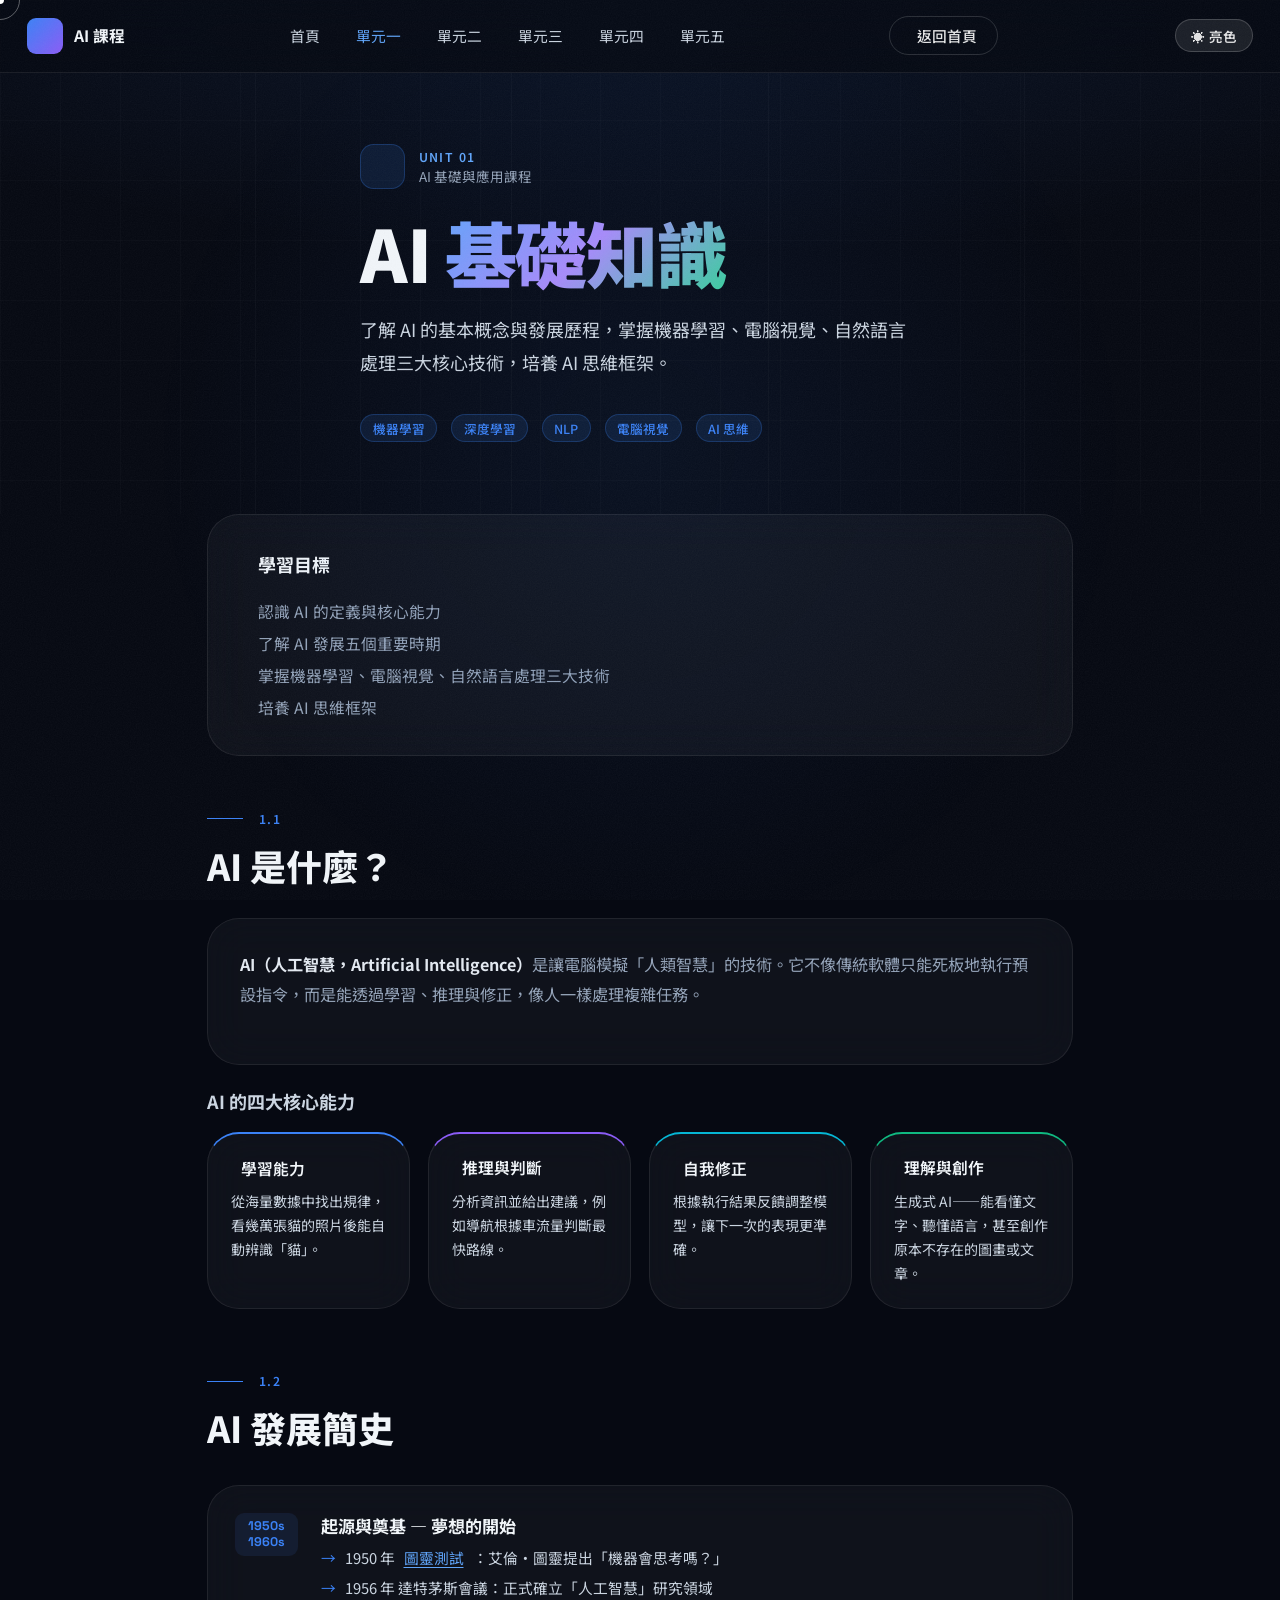
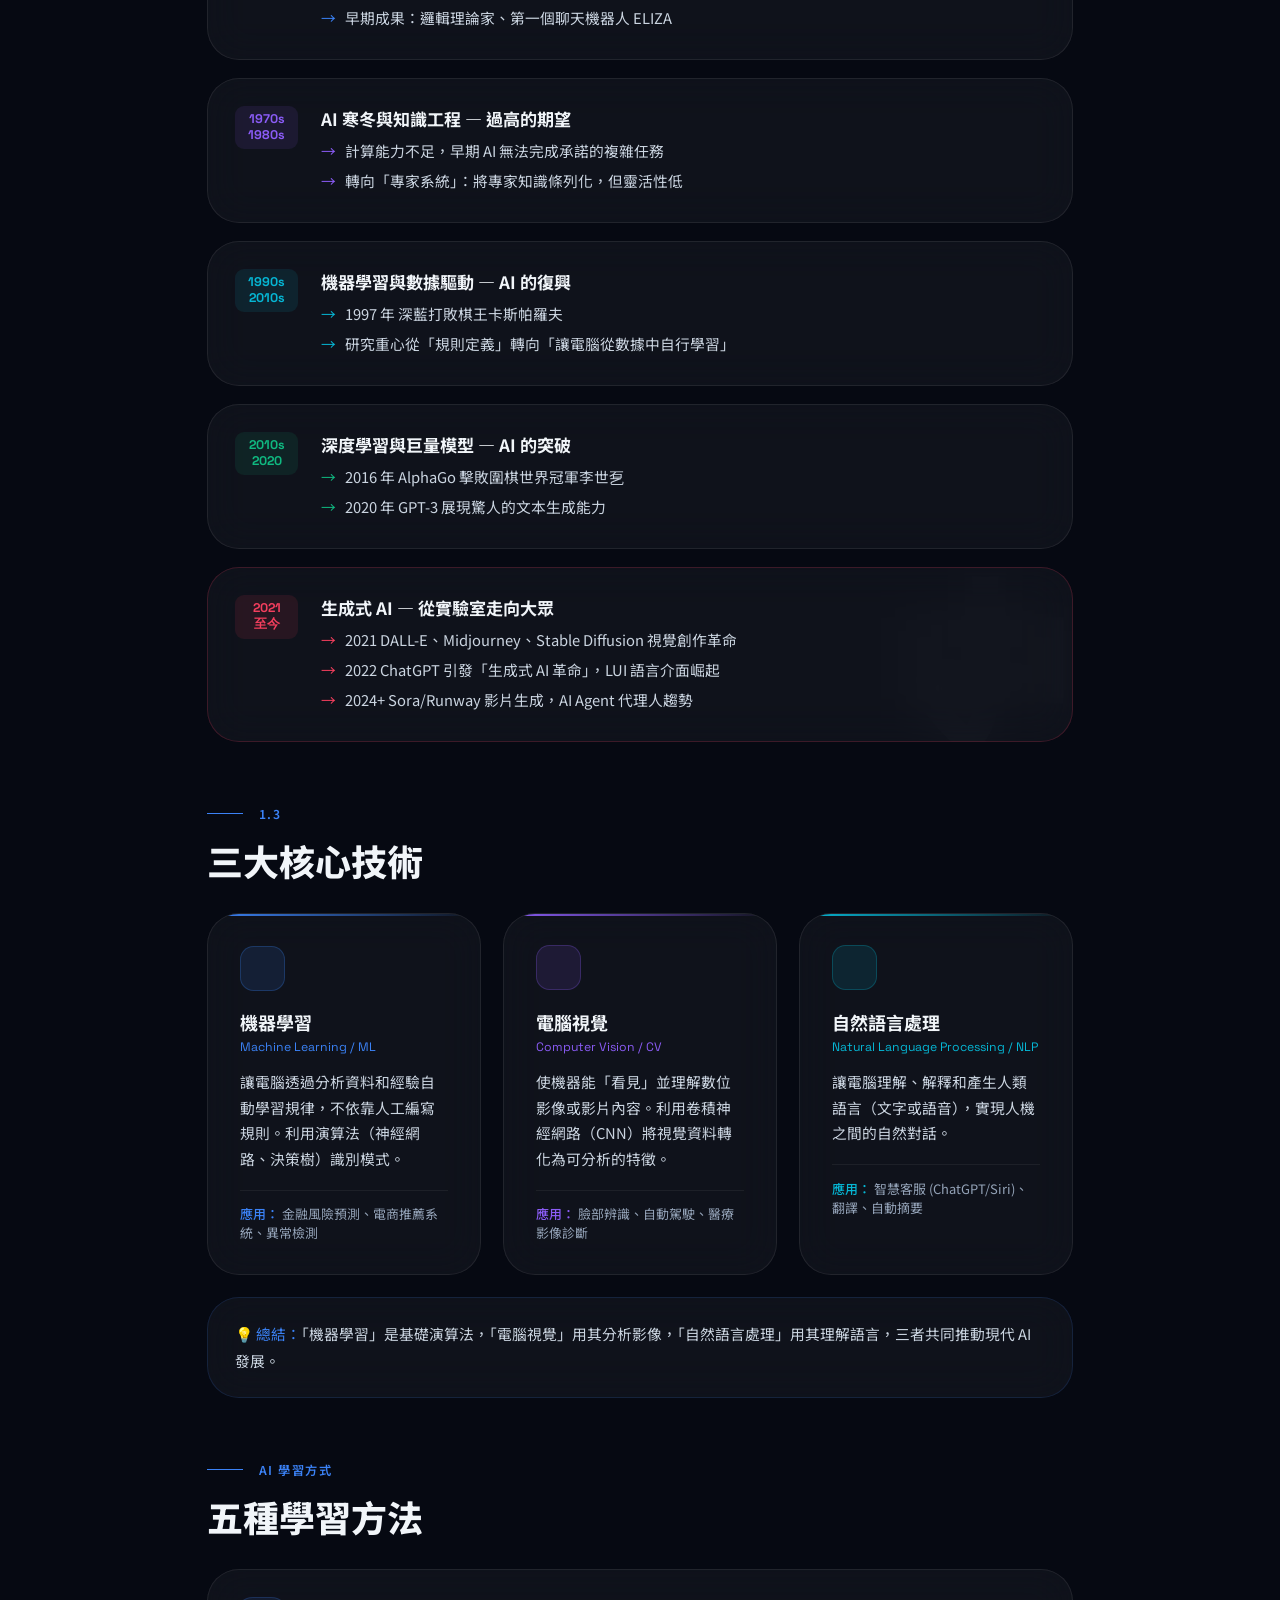
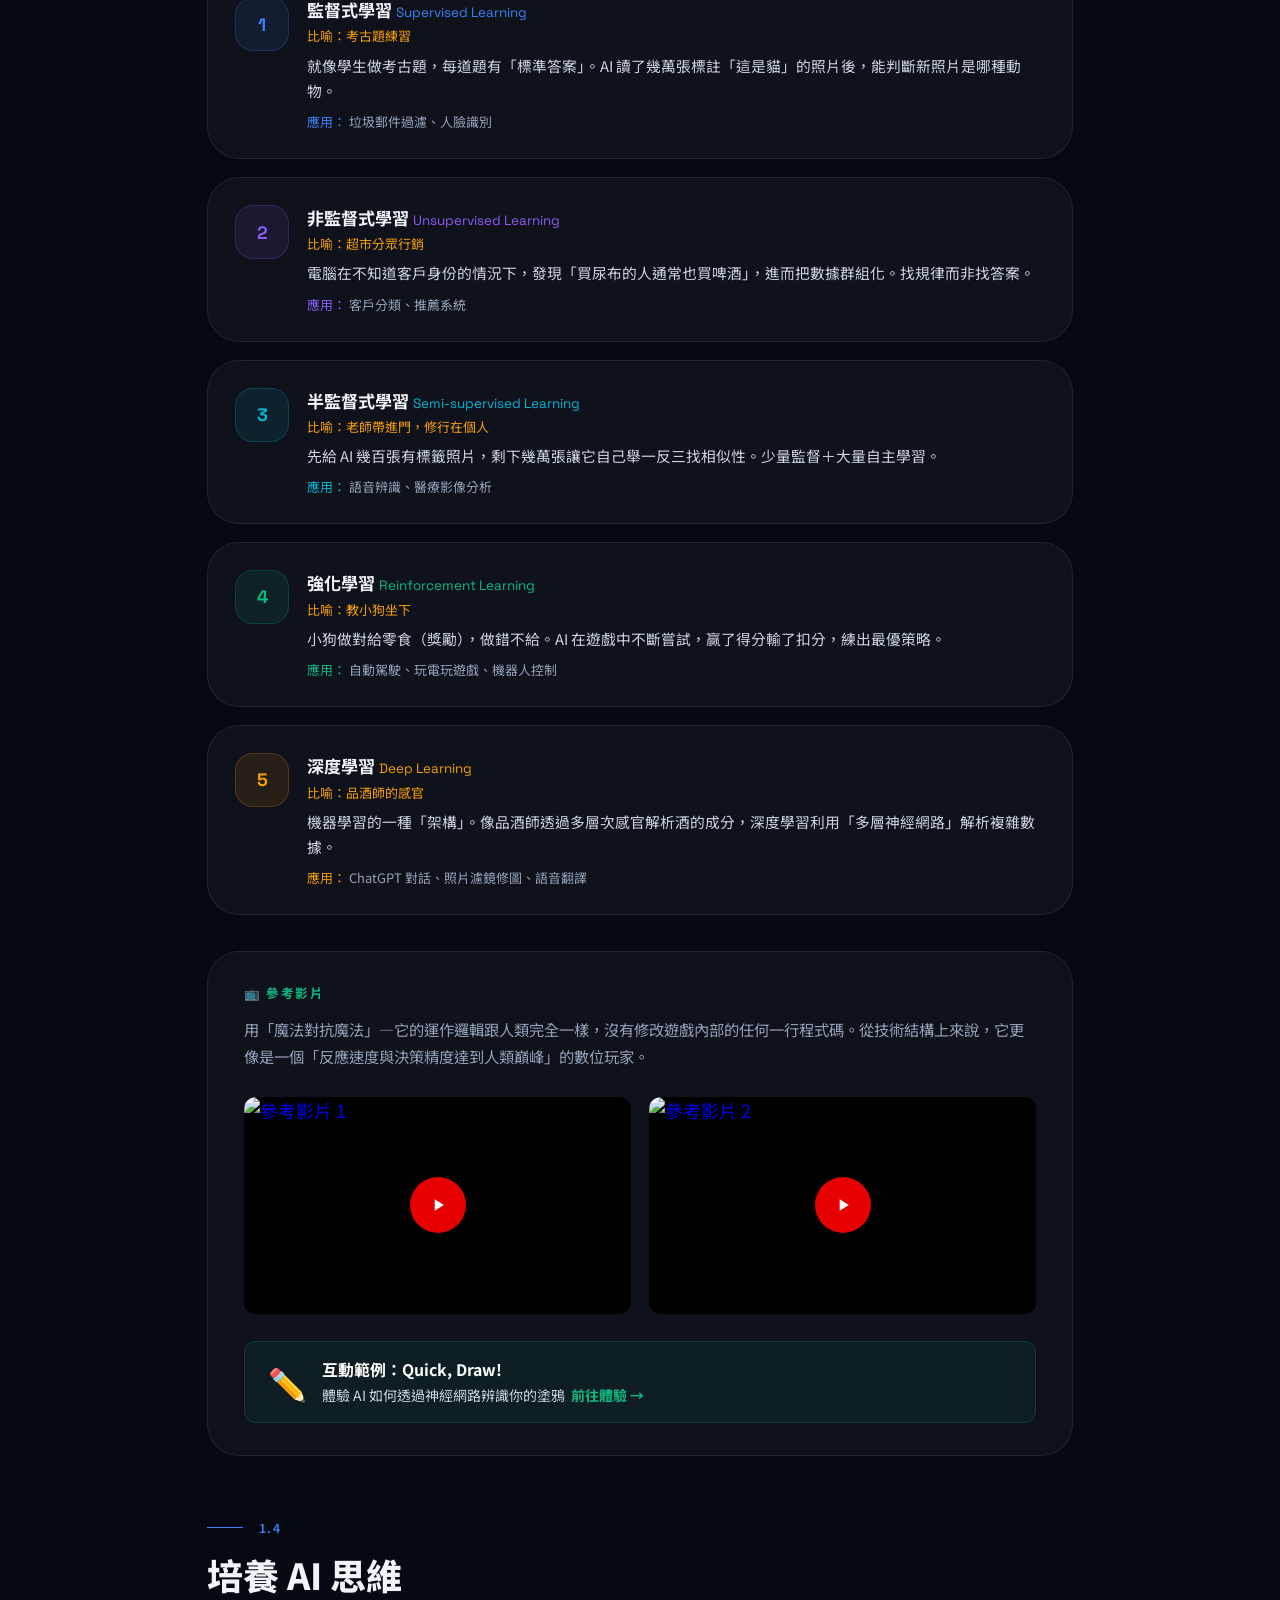
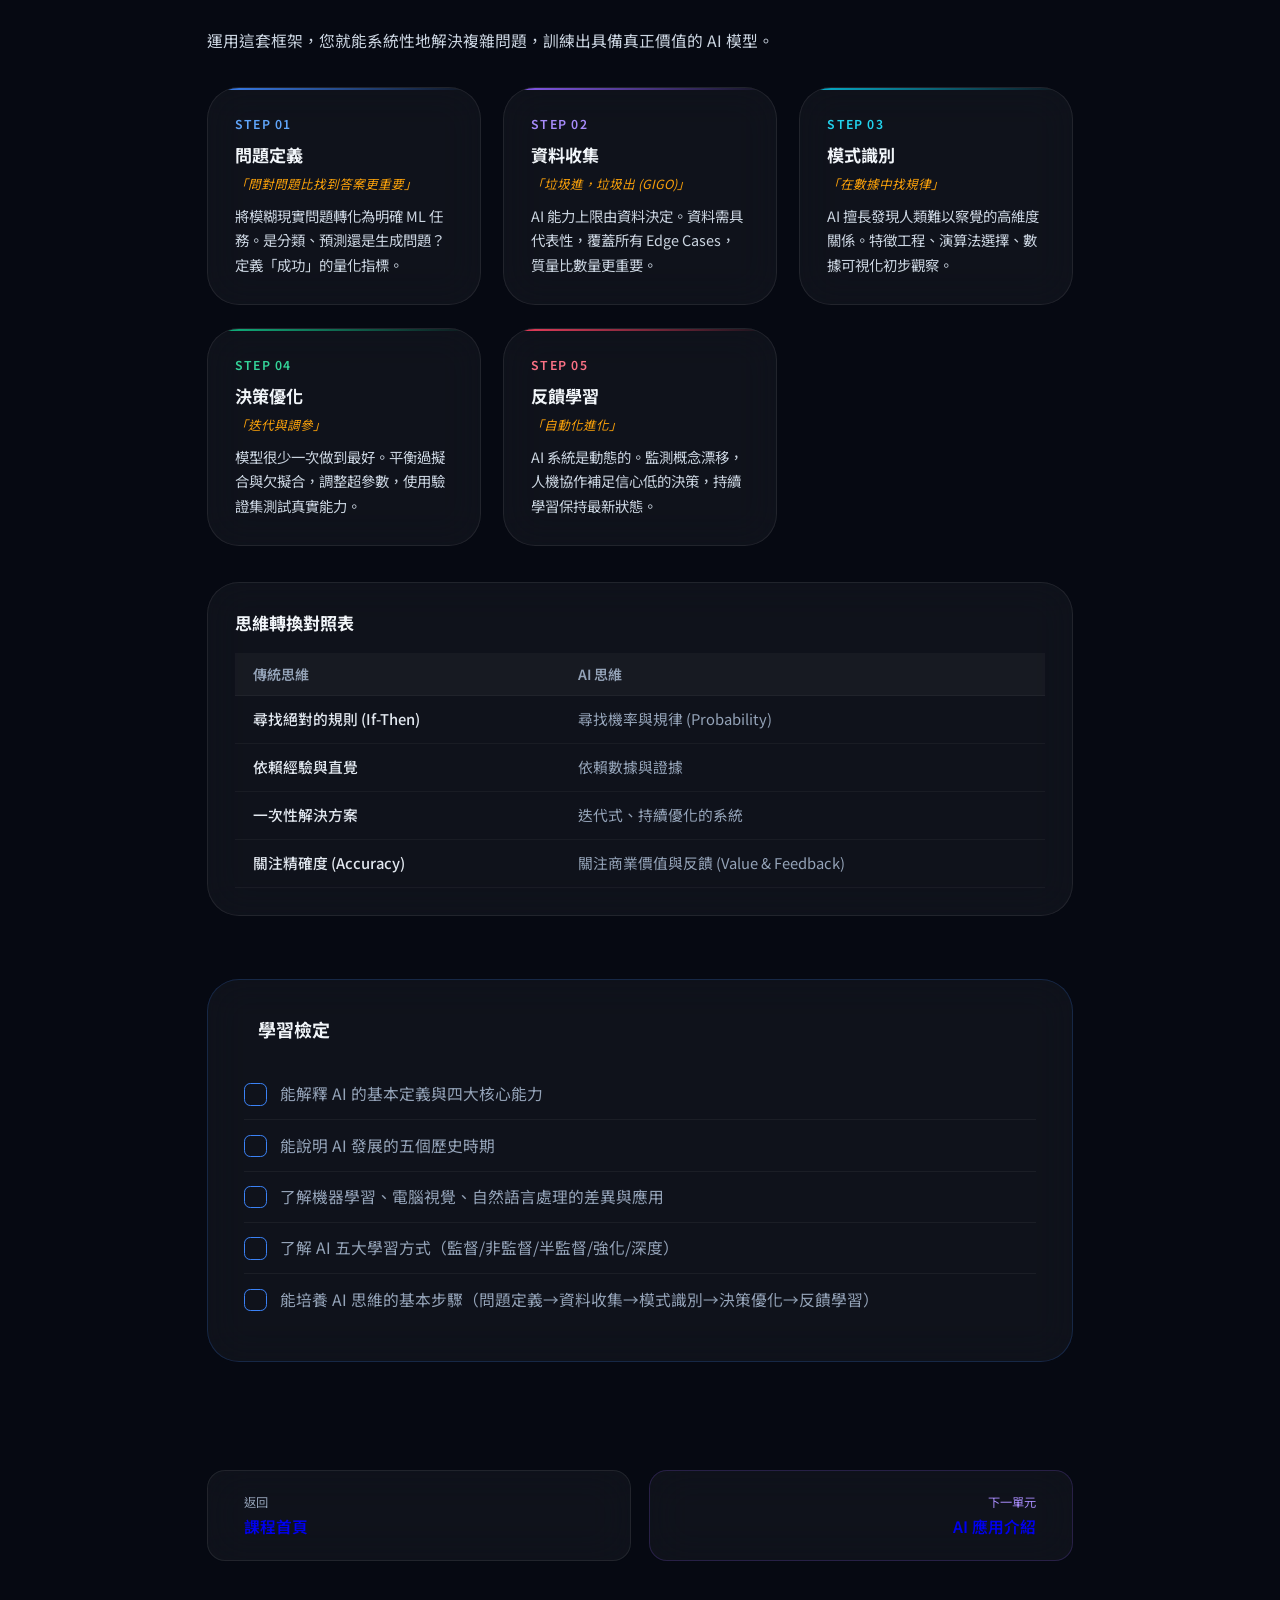
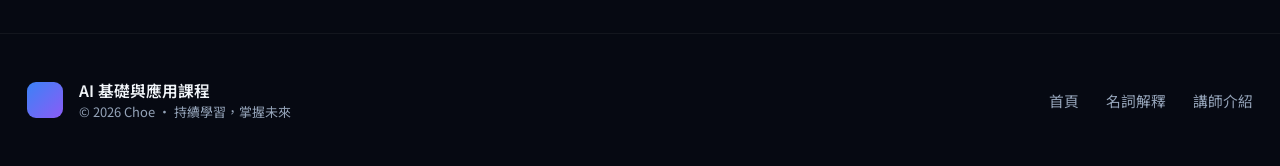
==== commit 39aca7d1: "feat: unit1 — 圖靈測試 opens game.jpg lightbox on click '圖靈測試' text styled as blue underline link; click" ====
--- a/unit1.html
+++ b/unit1.html
@@ -62,6 +62,7 @@
     .check-icon{width:1.25rem;height:1.25rem;border-radius:.35rem;border:1.5px solid var(--accent);display:flex;align-items:center;justify-content:center;flex-shrink:0;margin-top:.05rem;}
   </style>
 <link rel="stylesheet" href="theme.css">
+<script>if(localStorage.getItem("ai-course-theme")==="light")document.documentElement.classList.add("light-mode");</script>
 </head>
 <body>
   <!-- Noise -->
@@ -193,7 +194,7 @@
           <div>
             <h3 style="font-size:.95rem;font-weight:700;margin-bottom:.4rem;">起源與奠基 — 夢想的開始</h3>
             <ul style="color:#CBD5E1;font-size:.82rem;line-height:1.8;list-style:none;padding:0;">
-              <li style="display:flex;gap:.5rem;margin-bottom:.2rem;"><span style="color:#3B82F6;">→</span> 1950 年 圖靈測試：艾倫·圖靈提出「機器會思考嗎？」</li>
+              <li style="display:flex;gap:.5rem;margin-bottom:.2rem;"><span style="color:#3B82F6;">→</span> 1950 年 <span onclick="openGameImg()" style="color:#60A5FA;cursor:pointer;text-decoration:underline;text-underline-offset:3px;">圖靈測試</span>：艾倫·圖靈提出「機器會思考嗎？」</li>
               <li style="display:flex;gap:.5rem;margin-bottom:.2rem;"><span style="color:#3B82F6;">→</span> 1956 年 達特茅斯會議：正式確立「人工智慧」研究領域</li>
               <li style="display:flex;gap:.5rem;"><span style="color:#3B82F6;">→</span> 早期成果：邏輯理論家、第一個聊天機器人 ELIZA</li>
             </ul>
@@ -551,5 +552,25 @@
     });
   </script>
 <script src="theme.js"></script>
+
+<!-- 圖靈測試 image lightbox -->
+<div id="gameImgModal" onclick="if(event.target===this)closeGameImg()" style="display:none;position:fixed;inset:0;z-index:9999;background:rgba(0,0,0,0.85);backdrop-filter:blur(14px);-webkit-backdrop-filter:blur(14px);align-items:center;justify-content:center;padding:1.5rem;">
+  <div style="position:relative;max-width:min(820px,94vw);max-height:90vh;">
+    <button onclick="closeGameImg()" style="position:absolute;top:-2.2rem;right:0;background:rgba(255,255,255,0.1);border:1px solid rgba(255,255,255,0.2);color:#fff;border-radius:50%;width:32px;height:32px;font-size:1rem;cursor:pointer;display:flex;align-items:center;justify-content:center;">✕</button>
+    <img src="game.jpg" alt="圖靈測試" style="width:100%;max-height:88vh;object-fit:contain;border-radius:16px;box-shadow:0 24px 64px rgba(0,0,0,0.6);">
+  </div>
+</div>
+<script>
+  function openGameImg(){
+    var m=document.getElementById('gameImgModal');
+    m.style.display='flex';
+    document.body.style.overflow='hidden';
+  }
+  function closeGameImg(){
+    document.getElementById('gameImgModal').style.display='none';
+    document.body.style.overflow='';
+  }
+  document.addEventListener('keydown',function(e){ if(e.key==='Escape') closeGameImg(); });
+</script>
 </body>
 </html>
--- a/theme.css
+++ b/theme.css
@@ -1,5 +1,6 @@
 /* ================================================
    Light / Dark Theme Toggle — AI 課程
+   Palette: #FFF7ED bg · #F97316 orange · #FBBF24 amber · #431407 text
    ================================================ */
 
 /* ---- Toggle button (dark mode default) ---- */
@@ -17,163 +18,246 @@
 #theme-toggle:hover {
   background: rgba(255,255,255,0.18); border-color: rgba(255,255,255,0.35);
 }
-body.light-mode #theme-toggle {
-  border-color: rgba(15,23,42,0.2); background: rgba(15,23,42,0.07); color: #334155;
-}
-body.light-mode #theme-toggle:hover {
-  background: rgba(15,23,42,0.13); border-color: rgba(15,23,42,0.32);
-}
-
-/* ---- Prevent FOUC ---- */
-html.pre-light, html.pre-light body { background: #EEF2FF !important; }
+html.light-mode #theme-toggle {
+  border-color: rgba(249,115,22,0.35);
+  background: rgba(249,115,22,0.09);
+  color: #7C2D12;
+}
+html.light-mode #theme-toggle:hover {
+  background: rgba(249,115,22,0.16);
+  border-color: rgba(249,115,22,0.55);
+}
+
+/* ---- FOUC prevention: <html> gets class before <body> renders ---- */
+html.light-mode, html.light-mode body { background: #FFF7ED !important; }
 
 /* ================================================
    LIGHT MODE OVERRIDES
    ================================================ */
 
-body.light-mode {
-  --bg: #EEF2FF; --surface: #F8FAFF;
-  --glass: rgba(255,255,255,0.85); --glass-bg: rgba(255,255,255,0.85);
-  --border: rgba(15,23,42,0.1); --glass-border: rgba(15,23,42,0.1);
-  --text: #1E293B; --muted: #475569;
-  background: #EEF2FF !important;
-  color: #1E293B !important;
+html.light-mode {
+  --bg: #FFF7ED; --surface: #FFF3E0;
+  --primary: #F97316; --amber: #FBBF24; --blue: #3B82F6;
+  --glass: rgba(255,251,235,0.9); --glass-bg: rgba(255,251,235,0.9);
+  --border: rgba(249,115,22,0.15); --glass-border: rgba(249,115,22,0.15);
+  --text: #431407; --muted: #92400E;
+  background: #FFF7ED !important;
+  color: #431407 !important;
 }
 
 /* Noise / spotlight */
-body.light-mode .noise-svg,
-body.light-mode .noise-overlay { opacity: 0.012 !important; }
-body.light-mode #spotlight,
-body.light-mode .spotlight { opacity: 0.2 !important; }
+html.light-mode .noise-svg,
+html.light-mode .noise-overlay { opacity: 0.012 !important; }
+html.light-mode #spotlight,
+html.light-mode .spotlight { opacity: 0.18 !important; }
 
 /* Cursor */
-body.light-mode #cursorDot, body.light-mode .cursor-dot { background: #334155 !important; }
-body.light-mode #cursorRing, body.light-mode .cursor-ring {
-  border-color: rgba(30,41,59,0.22) !important;
-}
-
-/* ---- Glass cards ---- */
-body.light-mode .glass, body.light-mode .glass-card {
-  background: rgba(255,255,255,0.85) !important;
-  border-color: rgba(15,23,42,0.1) !important;
-  box-shadow: 0 2px 20px rgba(15,23,42,0.06);
-}
-body.light-mode .glass:hover, body.light-mode .glass-card:hover {
-  background: rgba(255,255,255,0.96) !important;
-  border-color: rgba(15,23,42,0.16) !important;
-  box-shadow: 0 8px 32px rgba(15,23,42,0.09);
+html.light-mode #cursorDot, html.light-mode .cursor-dot { background: #7C2D12 !important; }
+html.light-mode #cursorRing, html.light-mode .cursor-ring {
+  border-color: rgba(249,115,22,0.3) !important;
+}
+
+/* ---- Glass cards (中層) ---- */
+html.light-mode .glass, html.light-mode .glass-card {
+  background: rgba(255,251,235,0.9) !important;
+  border-color: rgba(249,115,22,0.15) !important;
+  box-shadow: 0 2px 20px rgba(249,115,22,0.07);
+}
+html.light-mode .glass:hover, html.light-mode .glass-card:hover {
+  background: rgba(255,253,244,0.98) !important;
+  border-color: rgba(249,115,22,0.28) !important;
+  box-shadow: 0 8px 32px rgba(249,115,22,0.1);
 }
 
 /* ---- Nav (all page variants) ---- */
-body.light-mode .nav-bar,
-body.light-mode #nav,
-body.light-mode #nav.shrunk,
-body.light-mode .nav-glass {
-  background: rgba(238,242,255,0.97) !important;
-  border-color: rgba(15,23,42,0.09) !important;
-  border-bottom: 1px solid rgba(15,23,42,0.09) !important;
-}
-body.light-mode .nav-links a { color: #475569 !important; }
-body.light-mode .nav-links a:hover,
-body.light-mode .nav-links a.active { color: #1E293B !important; }
-body.light-mode .nav-logo, body.light-mode .logo span,
-body.light-mode .nav-bar > span { color: #1E293B !important; }
-body.light-mode .btn-ghost {
-  border-color: rgba(15,23,42,0.2) !important; color: #475569 !important;
-}
-body.light-mode .btn-ghost:hover {
-  background: rgba(15,23,42,0.06) !important; color: #1E293B !important;
-}
-body.light-mode .nav-pill {
-  background: rgba(15,23,42,0.06) !important;
-  border-color: rgba(15,23,42,0.14) !important; color: #334155 !important;
+html.light-mode .nav-bar,
+html.light-mode #nav,
+html.light-mode #nav.shrunk,
+html.light-mode .nav-glass {
+  background: rgba(255,247,237,0.97) !important;
+  border-color: rgba(249,115,22,0.14) !important;
+  border-bottom: 1px solid rgba(249,115,22,0.14) !important;
+}
+html.light-mode .nav-links a { color: #92400E !important; }
+html.light-mode .nav-links a:hover,
+html.light-mode .nav-links a.active { color: #431407 !important; }
+html.light-mode .nav-logo, html.light-mode .logo span,
+html.light-mode .nav-bar > span { color: #431407 !important; }
+html.light-mode .btn-ghost {
+  border-color: rgba(249,115,22,0.28) !important; color: #92400E !important;
+}
+html.light-mode .btn-ghost:hover {
+  background: rgba(249,115,22,0.08) !important; color: #431407 !important;
+}
+html.light-mode .nav-pill {
+  background: rgba(249,115,22,0.1) !important;
+  border-color: rgba(249,115,22,0.25) !important; color: #7C2D12 !important;
 }
 
 /* ---- Tables ---- */
-body.light-mode table th {
-  background: rgba(15,23,42,0.04) !important;
-  border-color: rgba(15,23,42,0.08) !important; color: #475569 !important;
-}
-body.light-mode table td {
-  border-color: rgba(15,23,42,0.05) !important; color: #475569 !important;
-}
-body.light-mode table td:first-child { color: #1E293B !important; }
+html.light-mode table th {
+  background: rgba(249,115,22,0.06) !important;
+  border-color: rgba(249,115,22,0.12) !important; color: #92400E !important;
+}
+html.light-mode table td {
+  border-color: rgba(249,115,22,0.08) !important; color: #92400E !important;
+}
+html.light-mode table td:first-child { color: #431407 !important; }
 
 /* ---- Code blocks ---- */
-body.light-mode .code-block {
-  background: rgba(15,23,42,0.05) !important;
-  border-color: rgba(15,23,42,0.1) !important; color: #334155 !important;
+html.light-mode .code-block {
+  background: rgba(249,115,22,0.06) !important;
+  border-color: rgba(249,115,22,0.14) !important; color: #7C2D12 !important;
 }
 
 /* ---- unit3: scenarios, prompts, limit cards ---- */
-body.light-mode .prompt-block {
-  background: rgba(6,182,212,0.07) !important;
-  border-color: rgba(6,182,212,0.22) !important;
-}
-body.light-mode .prompt-block pre { color: #334155 !important; }
-body.light-mode .limit-title { color: #1E293B !important; }
-body.light-mode .limit-sub { color: var(--accent, #06B6D4) !important; }
-body.light-mode .limit-body { color: #475569 !important; }
-body.light-mode .limit-tip {
-  color: #334155 !important; background: rgba(6,182,212,0.07) !important;
-}
-body.light-mode .app-chip {
-  background: rgba(15,23,42,0.05) !important;
-  border-color: rgba(15,23,42,0.1) !important; color: #475569 !important;
-}
-body.light-mode .scenario-body { color: #334155 !important; }
-body.light-mode .scenario-heading { color: #1E293B !important; }
-body.light-mode .scenario-sub-heading { color: #475569 !important; }
-body.light-mode .two-col { color: #334155; }
+html.light-mode .prompt-block {
+  background: rgba(251,191,36,0.08) !important;
+  border-color: rgba(251,191,36,0.3) !important;
+}
+html.light-mode .prompt-block pre { color: #7C2D12 !important; }
+html.light-mode .limit-title { color: #431407 !important; }
+html.light-mode .limit-sub { color: var(--accent, #06B6D4) !important; }
+html.light-mode .limit-body { color: #92400E !important; }
+html.light-mode .limit-tip {
+  color: #7C2D12 !important; background: rgba(251,191,36,0.08) !important;
+  border-left-color: #FBBF24 !important;
+}
+html.light-mode .app-chip {
+  background: rgba(249,115,22,0.07) !important;
+  border-color: rgba(249,115,22,0.18) !important; color: #92400E !important;
+}
+html.light-mode .scenario-body { color: #7C2D12 !important; }
+html.light-mode .scenario-heading { color: #431407 !important; }
+html.light-mode .scenario-sub-heading { color: #92400E !important; }
+html.light-mode .two-col { color: #7C2D12; }
 
 /* ---- unit4: tool/agent/auto cards ---- */
-body.light-mode .tool-desc, body.light-mode .auto-desc { color: #475569 !important; }
-body.light-mode .auto-feature { color: #334155 !important; }
-body.light-mode .tool-name, body.light-mode .auto-name { color: #1E293B !important; }
-body.light-mode .tool-chip {
-  background: rgba(15,23,42,0.05) !important;
-  border-color: rgba(15,23,42,0.1) !important; color: #475569 !important;
-}
-body.light-mode .agent-feature { color: #334155 !important; }
-body.light-mode .agent-desc { color: #475569 !important; }
-body.light-mode .music-desc { color: #475569 !important; }
-body.light-mode .vid-desc { color: #475569 !important; }
-body.light-mode .prod-desc { color: #475569 !important; }
-body.light-mode .section-subtitle { color: #475569 !important; }
+html.light-mode .tool-desc, html.light-mode .auto-desc { color: #92400E !important; }
+html.light-mode .tool-feature, html.light-mode .auto-feature { color: #7C2D12 !important; }
+html.light-mode .tool-name, html.light-mode .auto-name { color: #431407 !important; }
+html.light-mode .tool-chip {
+  background: rgba(249,115,22,0.07) !important;
+  border-color: rgba(249,115,22,0.18) !important; color: #92400E !important;
+}
+/* agent */
+html.light-mode .agent-feature, html.light-mode .agent-quote { color: #7C2D12 !important; }
+html.light-mode .agent-desc, html.light-mode .agent-main-desc { color: #92400E !important; }
+/* capability cards */
+html.light-mode .cap-title { color: #431407 !important; }
+html.light-mode .cap-desc { color: #92400E !important; }
+/* compare table */
+html.light-mode .compare-table th:nth-child(2) { color: #7C2D12 !important; }
+html.light-mode .compare-table td { color: #92400E !important; border-color: rgba(249,115,22,0.08) !important; }
+html.light-mode .compare-table tr:hover td { background: rgba(249,115,22,0.04) !important; }
+/* architecture boxes */
+html.light-mode .arch-box { background: rgba(255,251,235,0.6) !important; border-color: rgba(249,115,22,0.12) !important; }
+html.light-mode .arch-box-title { color: #431407 !important; }
+html.light-mode .arch-box-desc { color: #92400E !important; }
+html.light-mode .arch-row { border-color: rgba(249,115,22,0.15) !important; }
+/* chrome extension cards */
+html.light-mode .ext-name { color: #431407 !important; }
+html.light-mode .ext-desc { color: #92400E !important; }
+/* checklist */
+html.light-mode .check-item {
+  background: rgba(255,251,235,0.8) !important; border-color: rgba(249,115,22,0.15) !important;
+  color: #7C2D12 !important;
+}
+/* unit nav */
+html.light-mode .unit-nav-btn {
+  background: rgba(255,251,235,0.8) !important; border-color: rgba(249,115,22,0.15) !important;
+  color: #7C2D12 !important;
+}
+/* misc */
+html.light-mode .music-desc { color: #92400E !important; }
+html.light-mode .vid-desc { color: #92400E !important; }
+html.light-mode .prod-desc { color: #92400E !important; }
+html.light-mode .section-subtitle { color: #92400E !important; }
 
 /* ---- unit6: term cards ---- */
-body.light-mode .term-card {
-  background: rgba(255,255,255,0.82) !important;
-  border-color: rgba(15,23,42,0.1) !important;
-}
-body.light-mode .term-card p { color: #475569 !important; }
+html.light-mode .term-card {
+  background: rgba(255,251,235,0.88) !important;
+  border-color: rgba(249,115,22,0.15) !important;
+}
+html.light-mode .term-card p { color: #92400E !important; }
 
 /* ---- Modals ---- */
-body.light-mode #limitModal, body.light-mode #termModal {
-  background: rgba(230,235,255,0.88) !important;
-}
-body.light-mode #limitModalBox, body.light-mode #termModalBox {
-  background: rgba(255,255,255,0.98) !important; color: #1E293B;
-}
-body.light-mode #lmTitle, body.light-mode #tmTitle { color: #1E293B !important; }
-body.light-mode #lmBody, body.light-mode #tmDesc { color: #334155 !important; }
+html.light-mode #limitModal, html.light-mode #termModal,
+html.light-mode #promptCardModal {
+  background: rgba(254,215,170,0.82) !important;
+}
+html.light-mode #limitModalBox, html.light-mode #termModalBox {
+  background: rgba(255,251,235,0.99) !important; color: #431407;
+}
+html.light-mode #lmTitle, html.light-mode #tmTitle { color: #431407 !important; }
+html.light-mode #lmBody, html.light-mode #tmDesc { color: #7C2D12 !important; }
+html.light-mode #lmTips div { color: #7C2D12 !important; background: rgba(249,115,22,0.08) !important; border-left-color: #F97316 !important; }
+html.light-mode #lmRisk { color: #7C2D12 !important; }
+
+/* Prompt card modal (unit2) */
+html.light-mode #promptCardModal > div {
+  background: rgba(255,251,235,0.99) !important;
+  border-color: rgba(249,115,22,0.28) !important;
+  box-shadow: 0 0 60px rgba(249,115,22,0.12) !important;
+}
+html.light-mode #pcLabel { color: #92400E !important; }
+html.light-mode #pcBody { color: #431407 !important; }
+html.light-mode #promptCardModal button {
+  background: rgba(249,115,22,0.08) !important;
+  border-color: rgba(249,115,22,0.25) !important;
+  color: #7C2D12 !important;
+}
+
+/* ---- CSS-class white text overrides ---- */
+html.light-mode .section-title,
+html.light-mode .hero h1,
+html.light-mode .hero-title { color: #431407 !important; }
+
+html.light-mode .glass strong { color: #431407 !important; }
+
+html.light-mode .enterprise-dept,
+html.light-mode .scenario-title,
+html.light-mode .practice-text strong { color: #431407 !important; }
+
+html.light-mode .nav-logo { color: #431407 !important; }
+
+html.light-mode .hero-desc { color: #92400E !important; }
+html.light-mode .hero-goal { color: #92400E !important; }
+
+html.light-mode { color: #431407 !important; }
 
 /* ---- Structural ---- */
-body.light-mode .num-deco { color: rgba(15,23,42,0.035) !important; }
-body.light-mode .guide-line, body.light-mode .vguide {
-  background: rgba(15,23,42,0.04) !important;
-}
-body.light-mode .gradient-text {
-  background: linear-gradient(135deg, #1D4ED8, #6D28D9, #059669) !important;
+html.light-mode .num-deco { color: rgba(67,20,7,0.04) !important; }
+html.light-mode .guide-line, html.light-mode .vguide {
+  background: rgba(249,115,22,0.06) !important;
+}
+html.light-mode .gradient-text {
+  background: linear-gradient(135deg, #F97316, #FBBF24, #3B82F6) !important;
   -webkit-background-clip: text !important; -webkit-text-fill-color: transparent !important;
   background-clip: text !important;
 }
-body.light-mode .checklist-item { border-color: rgba(15,23,42,0.07) !important; }
-body.light-mode .timeline-line { background: rgba(15,23,42,0.08) !important; }
-body.light-mode footer {
-  background: rgba(228,233,255,0.99) !important;
-  border-color: rgba(15,23,42,0.09) !important; color: #475569 !important;
-}
-body.light-mode ::-webkit-scrollbar-track { background: #EEF2FF; }
-body.light-mode ::-webkit-scrollbar-thumb { background: rgba(15,23,42,0.15); }
-body.light-mode .sonar::after { border-color: currentColor; }
+html.light-mode .checklist-item { border-color: rgba(249,115,22,0.1) !important; }
+html.light-mode .timeline-line { background: rgba(249,115,22,0.12) !important; }
+html.light-mode footer {
+  background: rgba(255,237,213,0.99) !important;
+  border-color: rgba(249,115,22,0.15) !important; color: #92400E !important;
+}
+html.light-mode ::-webkit-scrollbar-track { background: #FFF7ED; }
+html.light-mode ::-webkit-scrollbar-thumb { background: rgba(249,115,22,0.25); }
+html.light-mode .sonar::after { border-color: currentColor; }
+
+/* Copy button in light mode */
+html.light-mode .copy-btn {
+  background: rgba(251,191,36,0.12) !important;
+  border-color: rgba(251,191,36,0.4) !important;
+  color: #7C2D12 !important;
+}
+html.light-mode .copy-btn:hover {
+  background: rgba(249,115,22,0.15) !important;
+  border-color: rgba(249,115,22,0.5) !important;
+}
+html.light-mode .copy-btn.copied {
+  background: rgba(34,197,94,0.12) !important;
+  border-color: rgba(34,197,94,0.35) !important;
+  color: #166534 !important;
+}
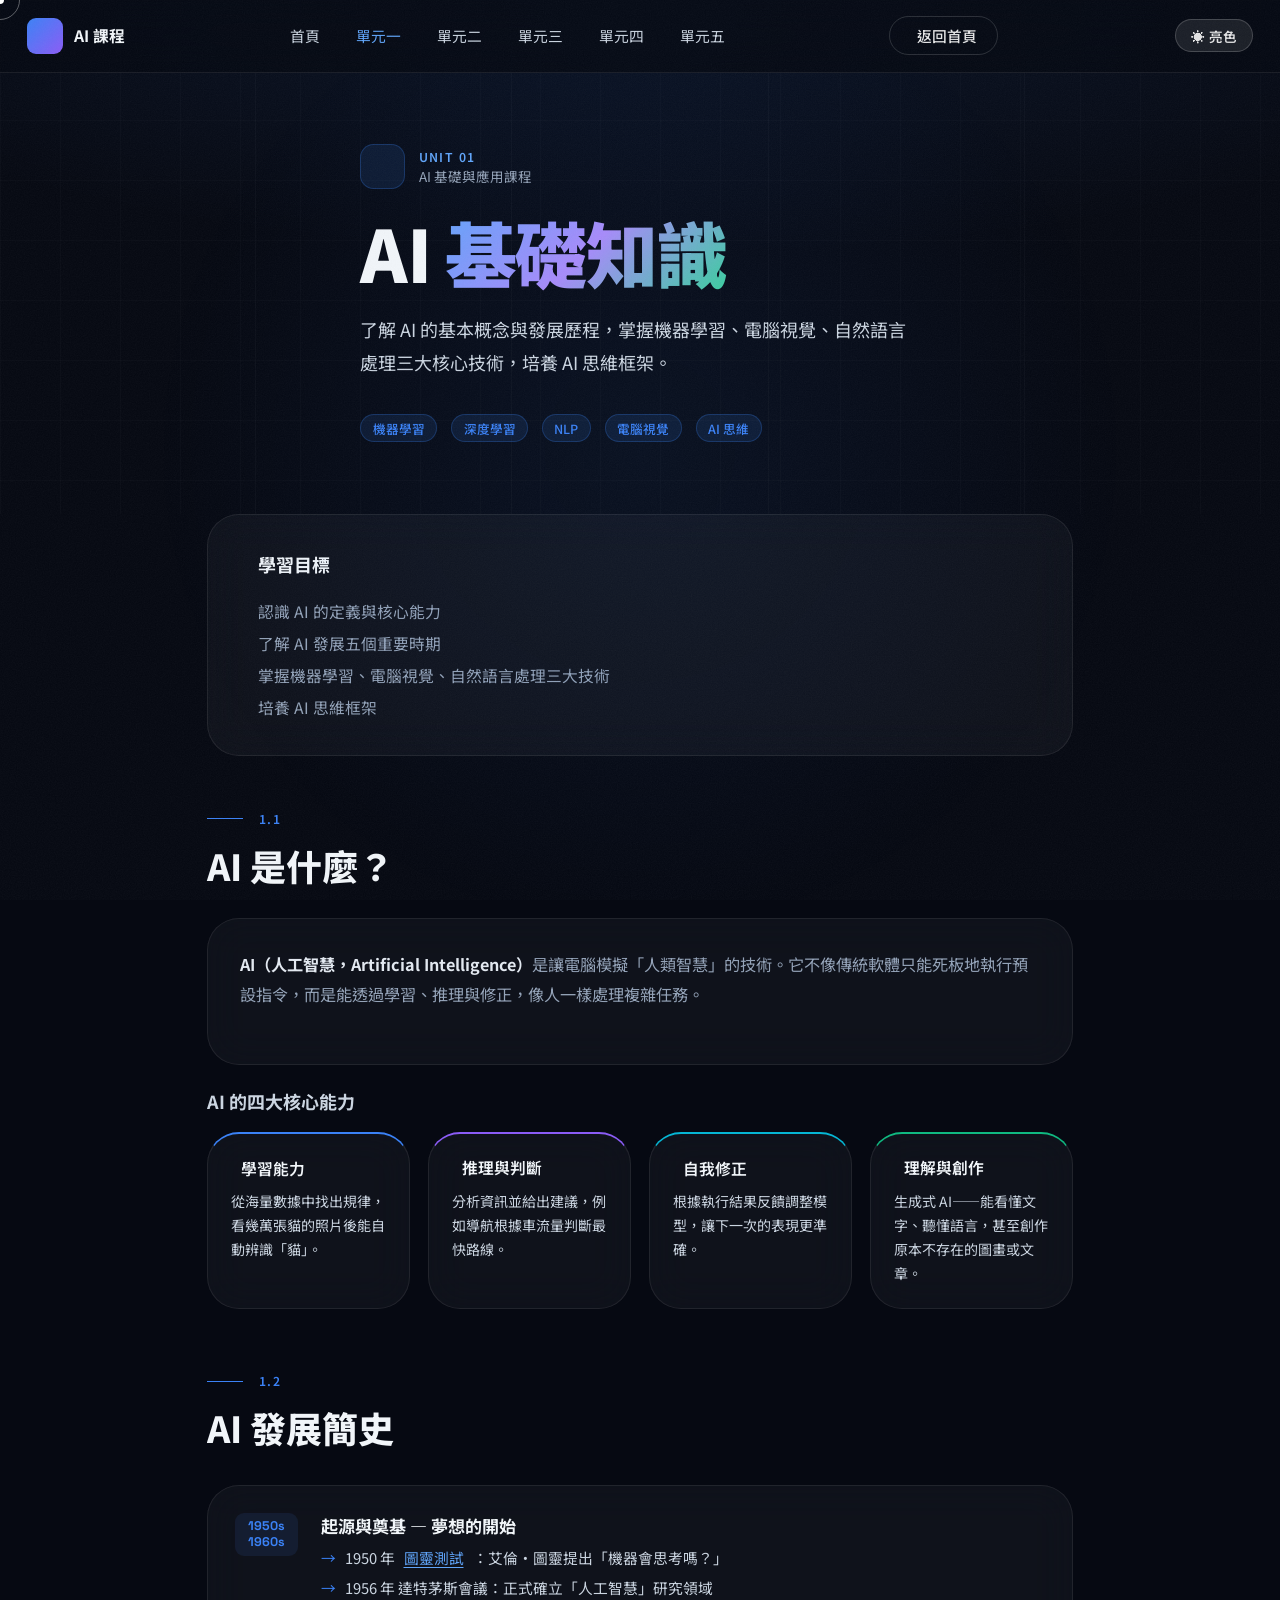
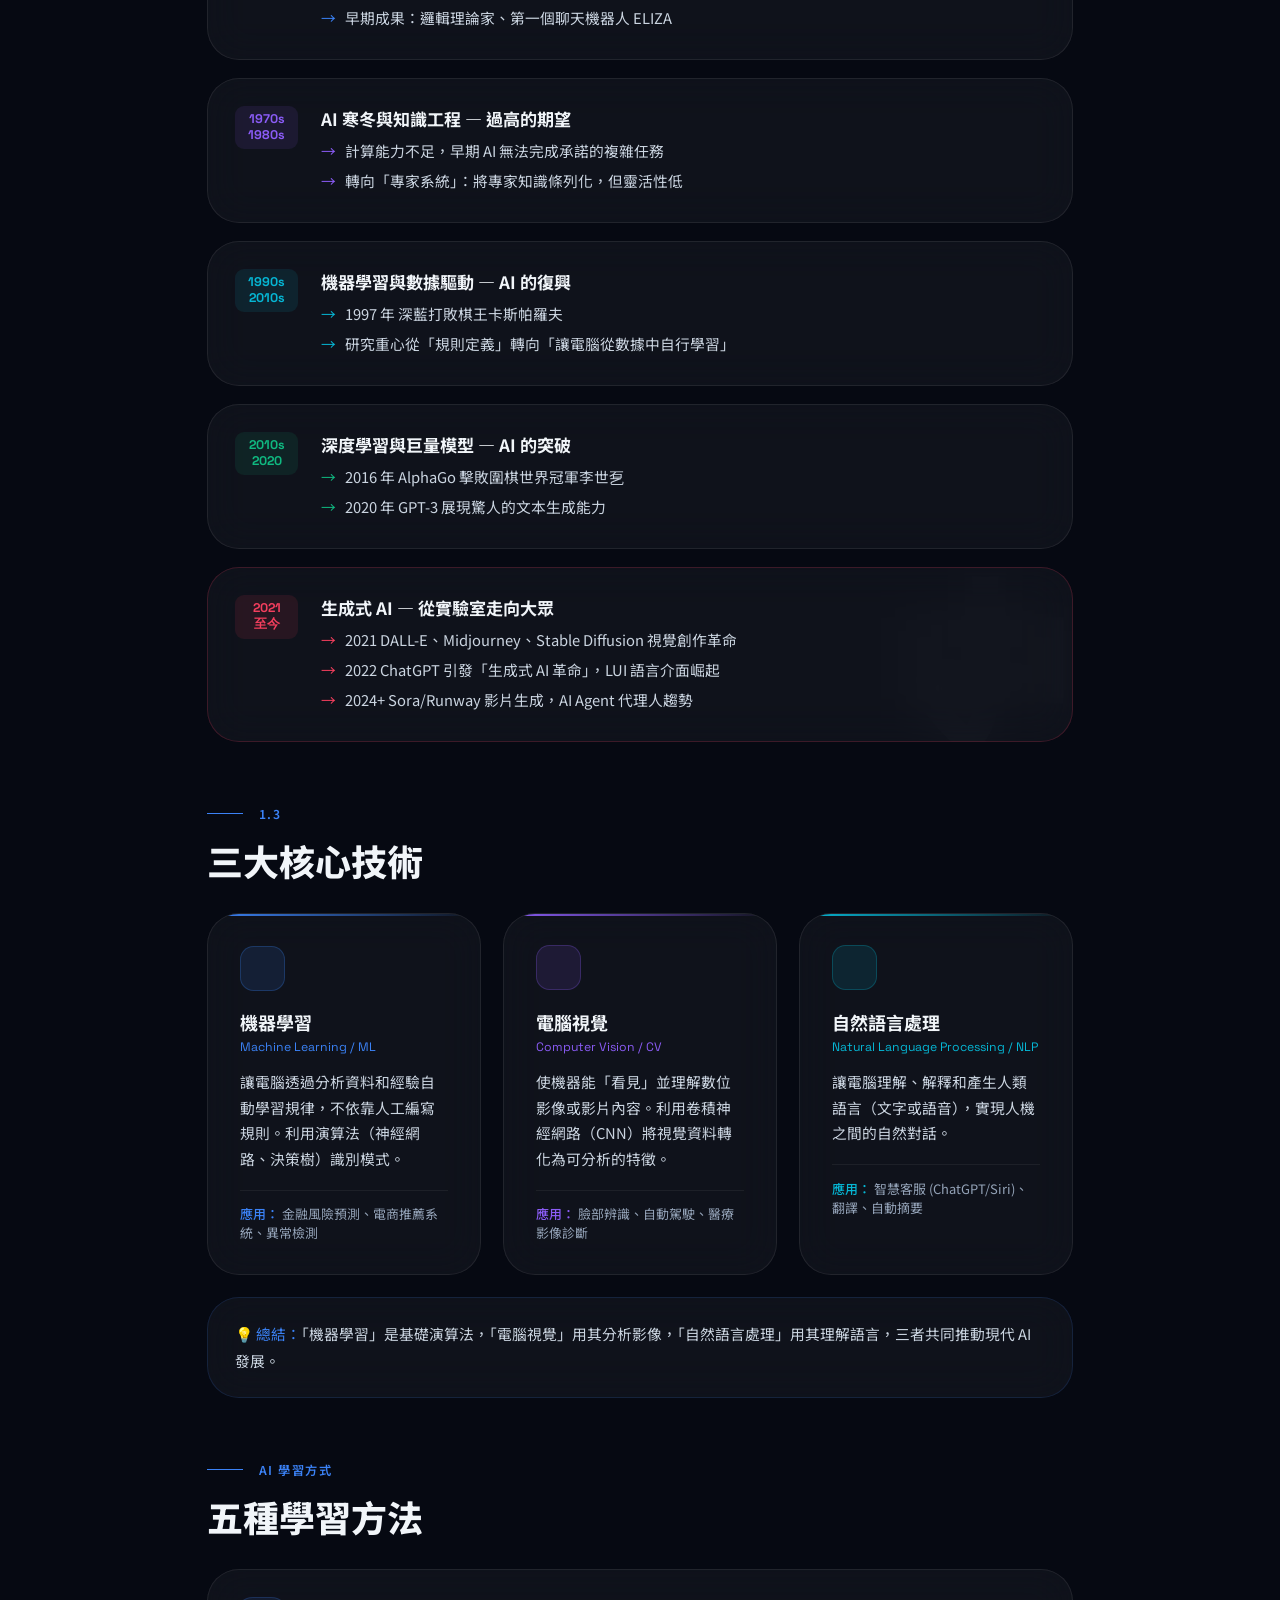
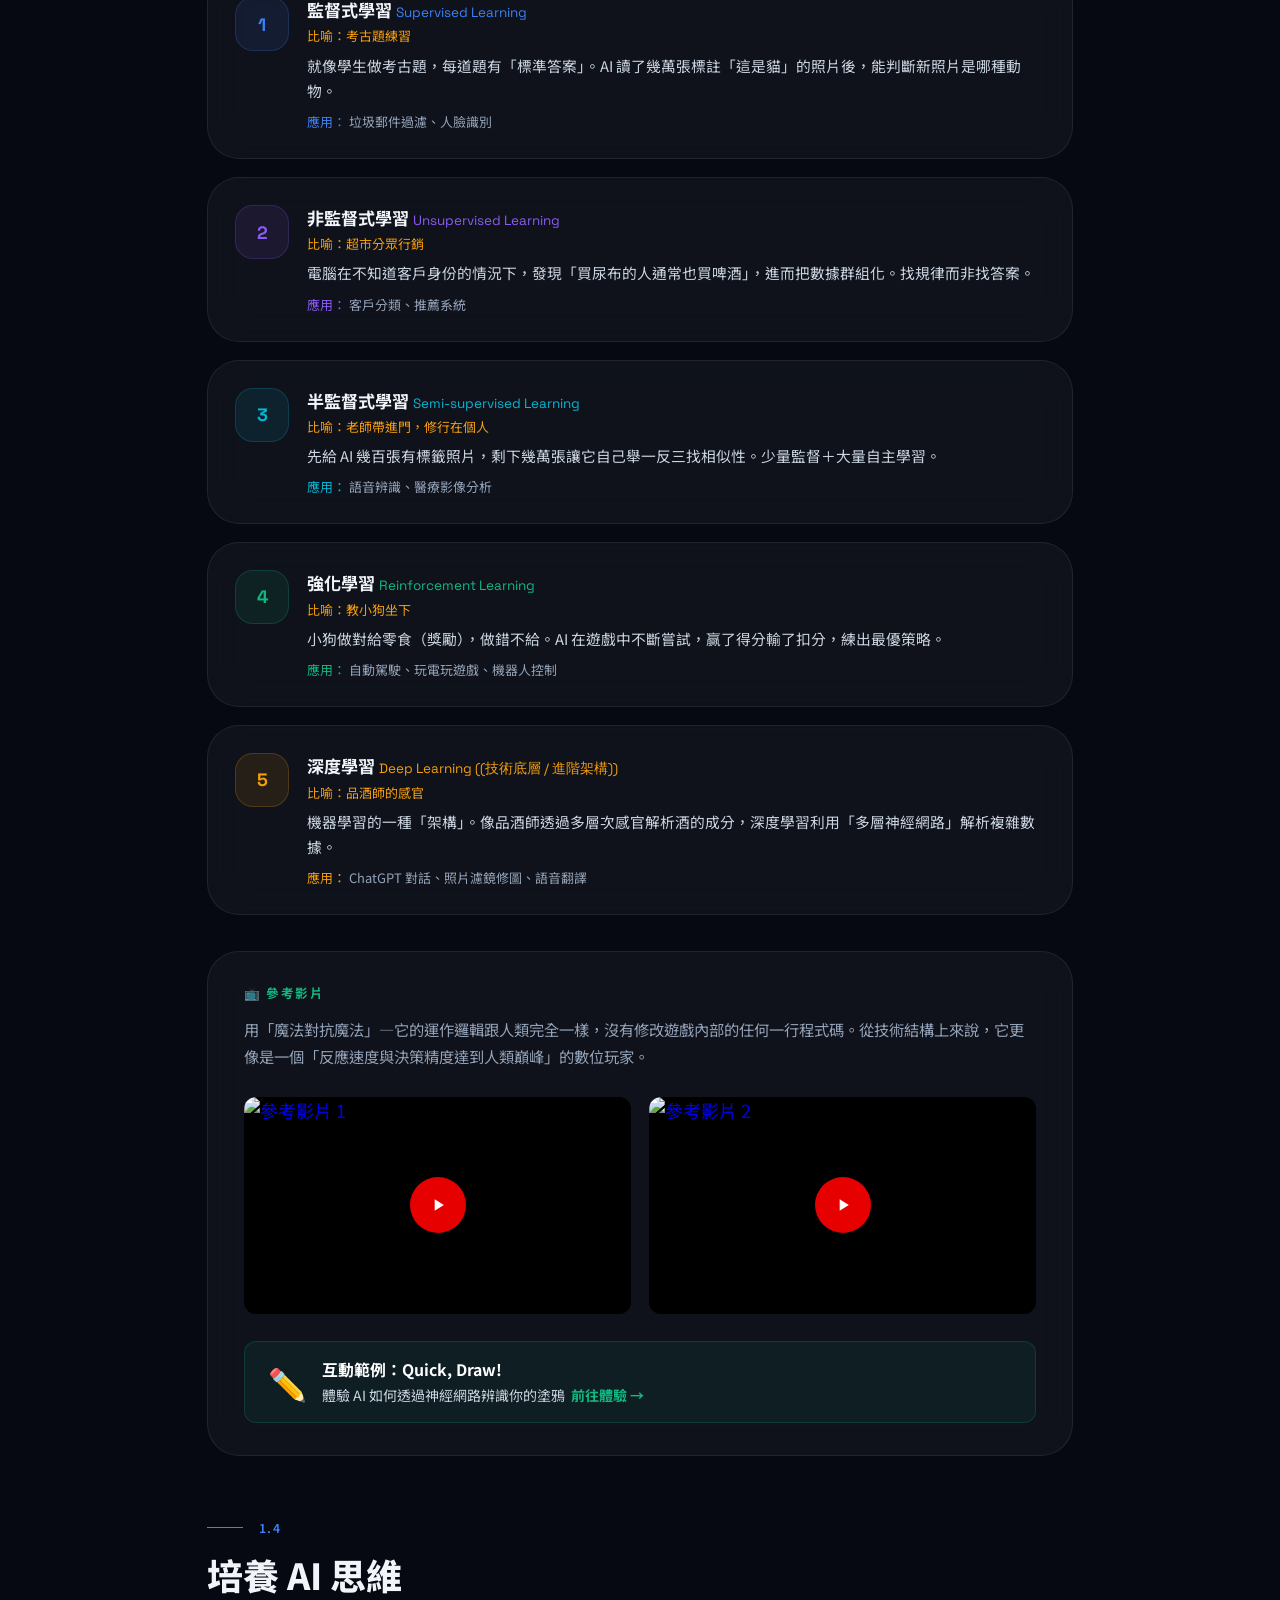
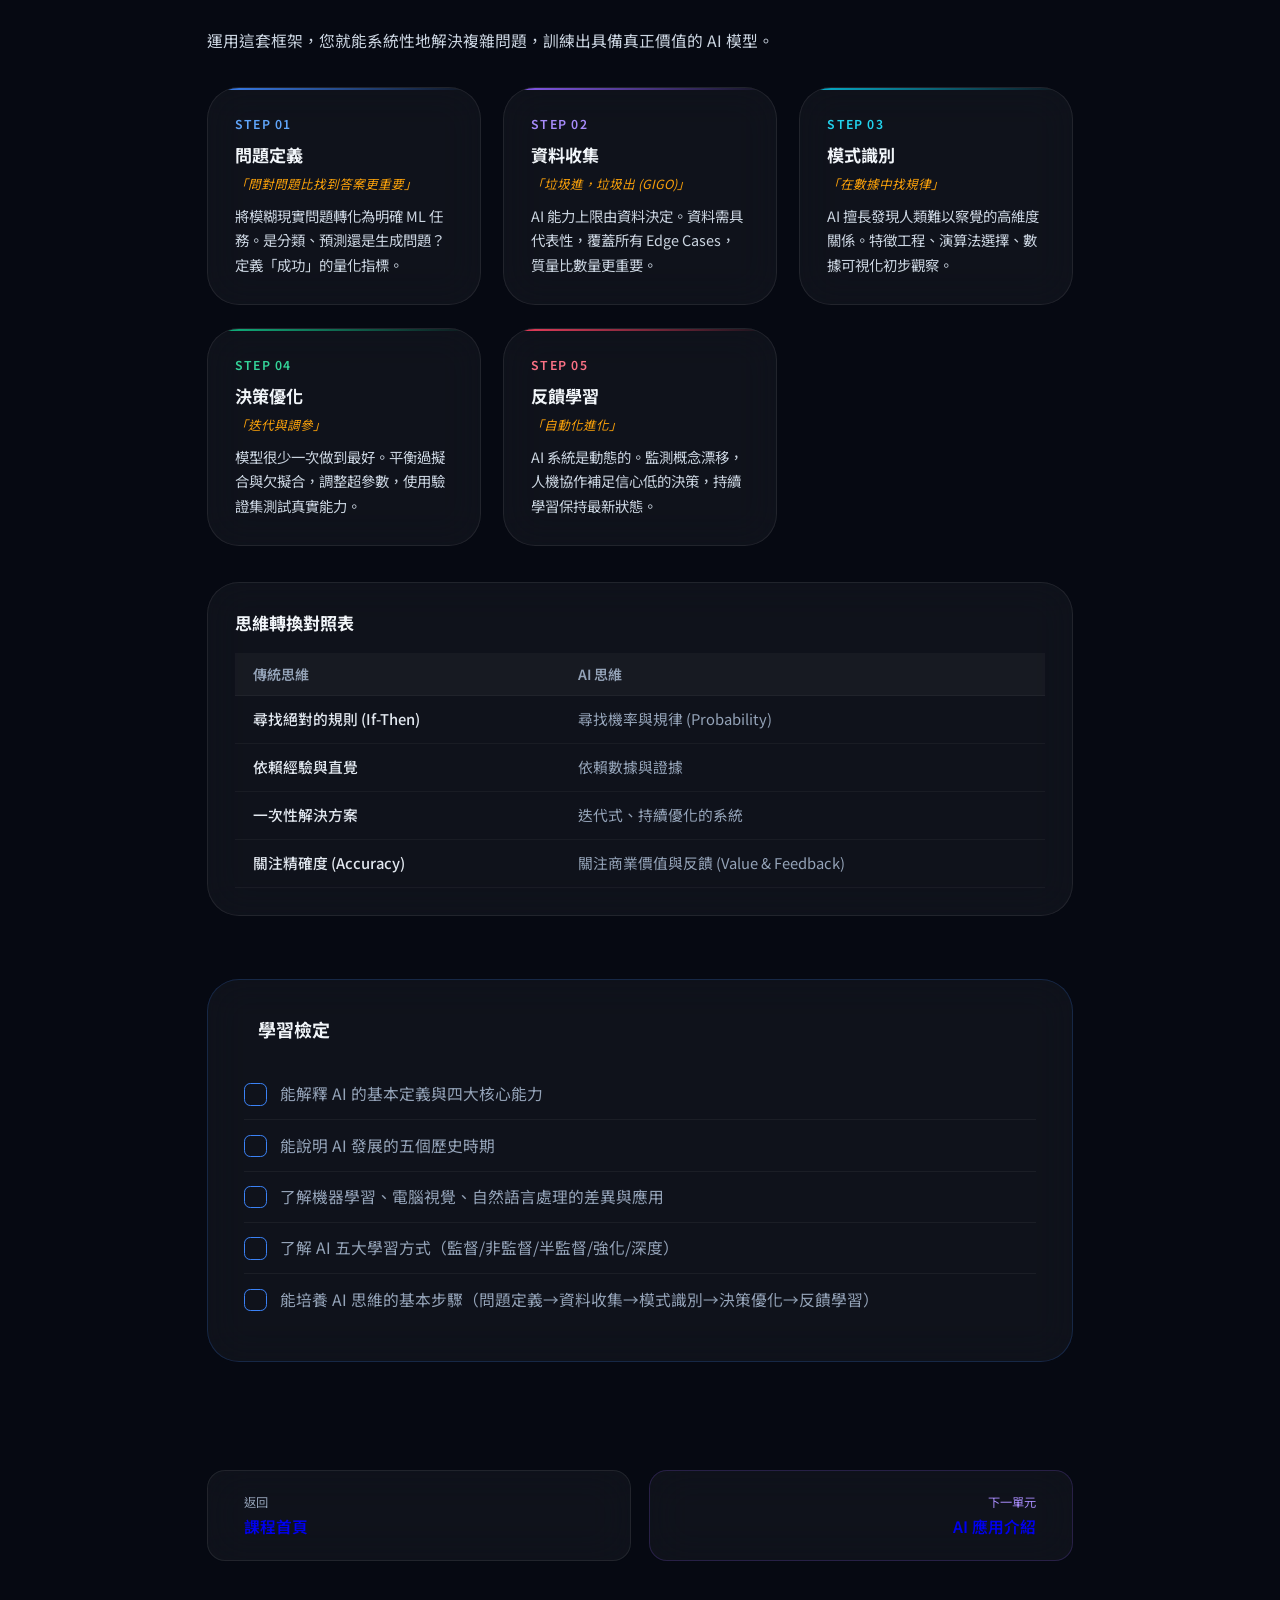
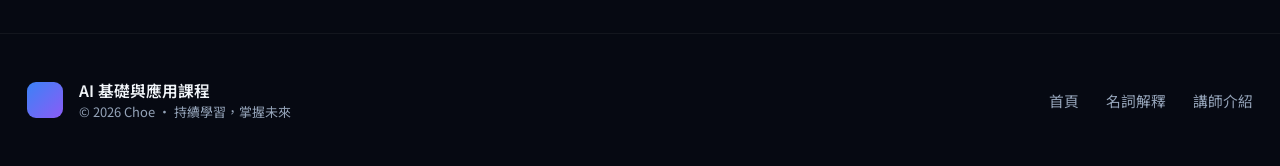
==== commit 88728daa: "fix: unit1 — add 技術底層/進階架構 label to Deep Learning entry Co-Authored-By: Claude Sonnet 4.6 <noreply@a" ====
--- a/unit1.html
+++ b/unit1.html
@@ -368,7 +368,7 @@
             <span style="font-family:'Space Grotesk',sans-serif;font-weight:700;font-size:1rem;color:#F59E0B;">5</span>
           </div>
           <div>
-            <h3 style="font-size:.95rem;font-weight:700;margin-bottom:.25rem;">深度學習 <span style="font-size:.75rem;color:#F59E0B;font-weight:400;font-family:'Space Grotesk',sans-serif;">Deep Learning</span></h3>
+            <h3 style="font-size:.95rem;font-weight:700;margin-bottom:.25rem;">深度學習 <span style="font-size:.75rem;color:#F59E0B;font-weight:400;font-family:'Space Grotesk',sans-serif;">Deep Learning ((技術底層 / 進階架構))</span></h3>
             <p style="font-size:.72rem;color:#F59E0B;margin-bottom:.4rem;">比喻：品酒師的感官</p>
             <p style="font-size:.82rem;color:#CBD5E1;line-height:1.7;">機器學習的一種「架構」。像品酒師透過多層次感官解析酒的成分，深度學習利用「多層神經網路」解析複雜數據。</p>
             <p style="font-size:.72rem;color:#94A3B8;margin-top:.5rem;"><span style="color:#F59E0B;">應用：</span> ChatGPT 對話、照片濾鏡修圖、語音翻譯</p>
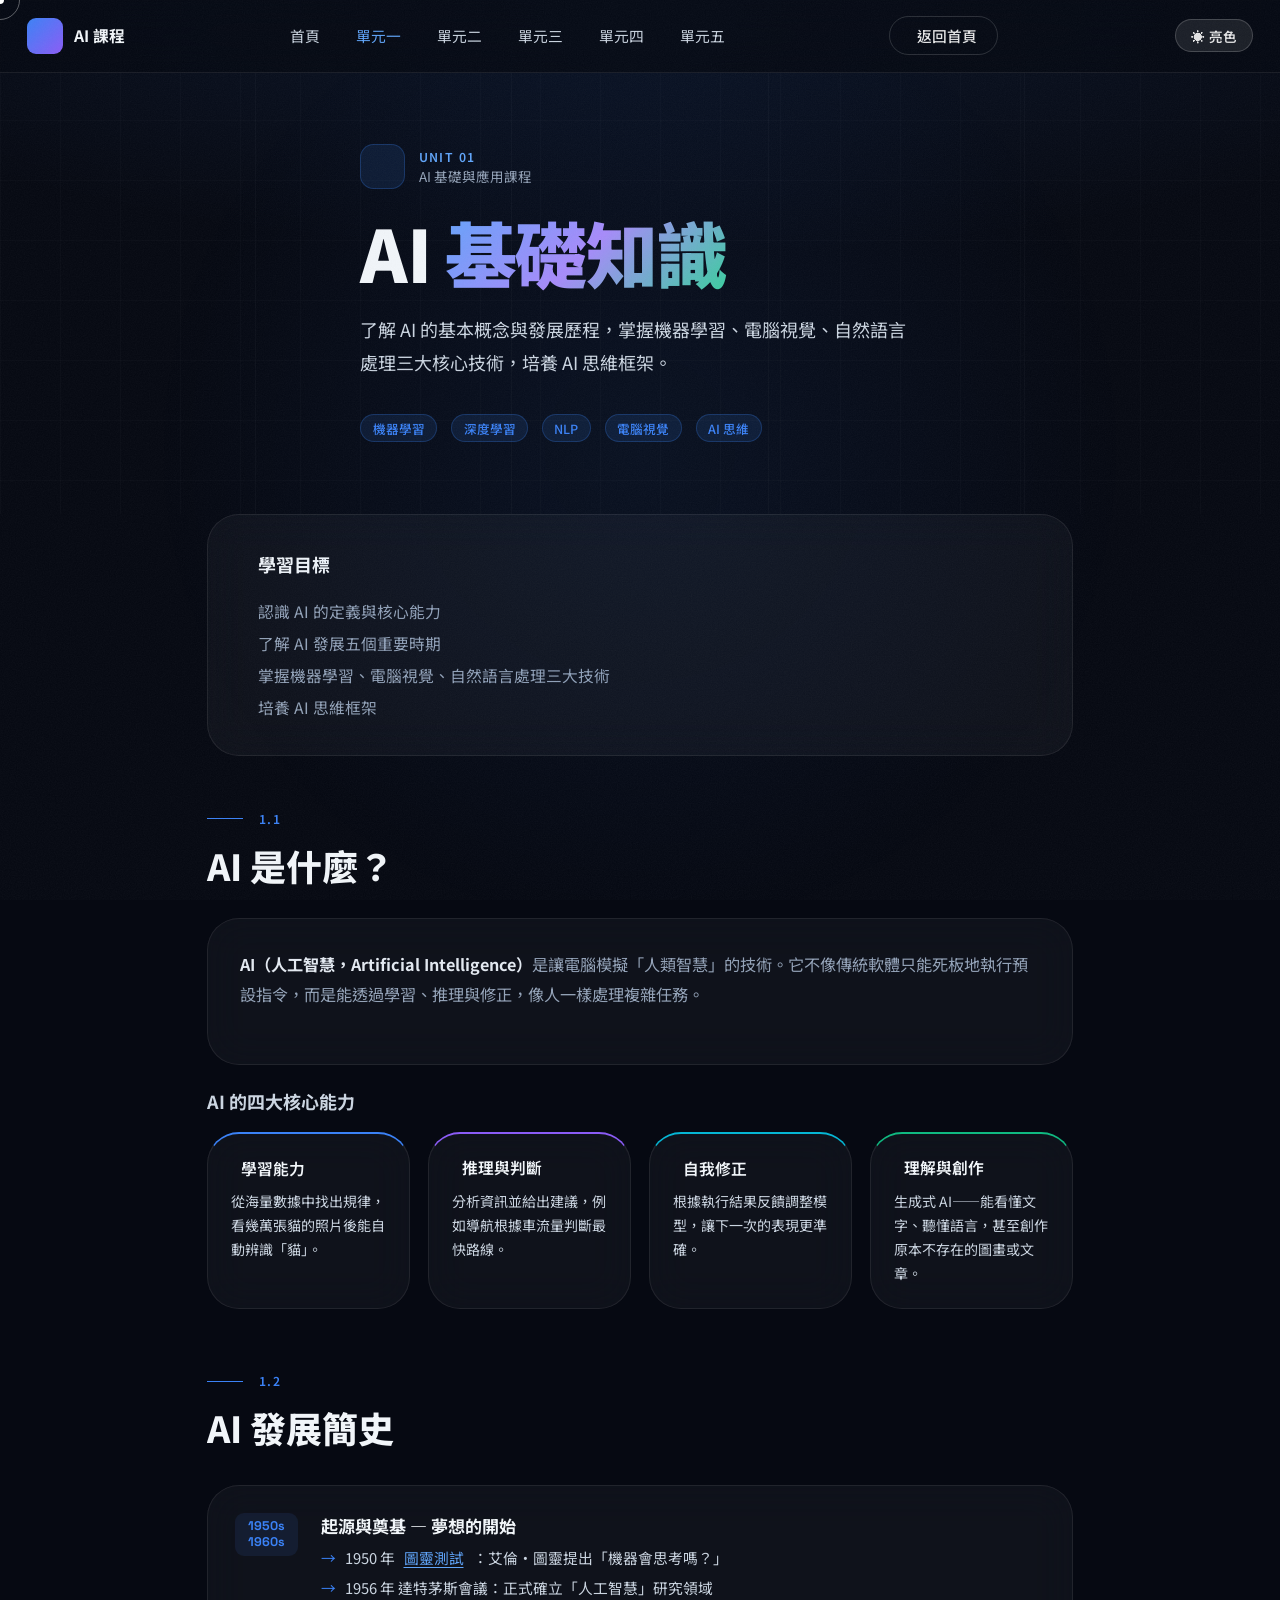
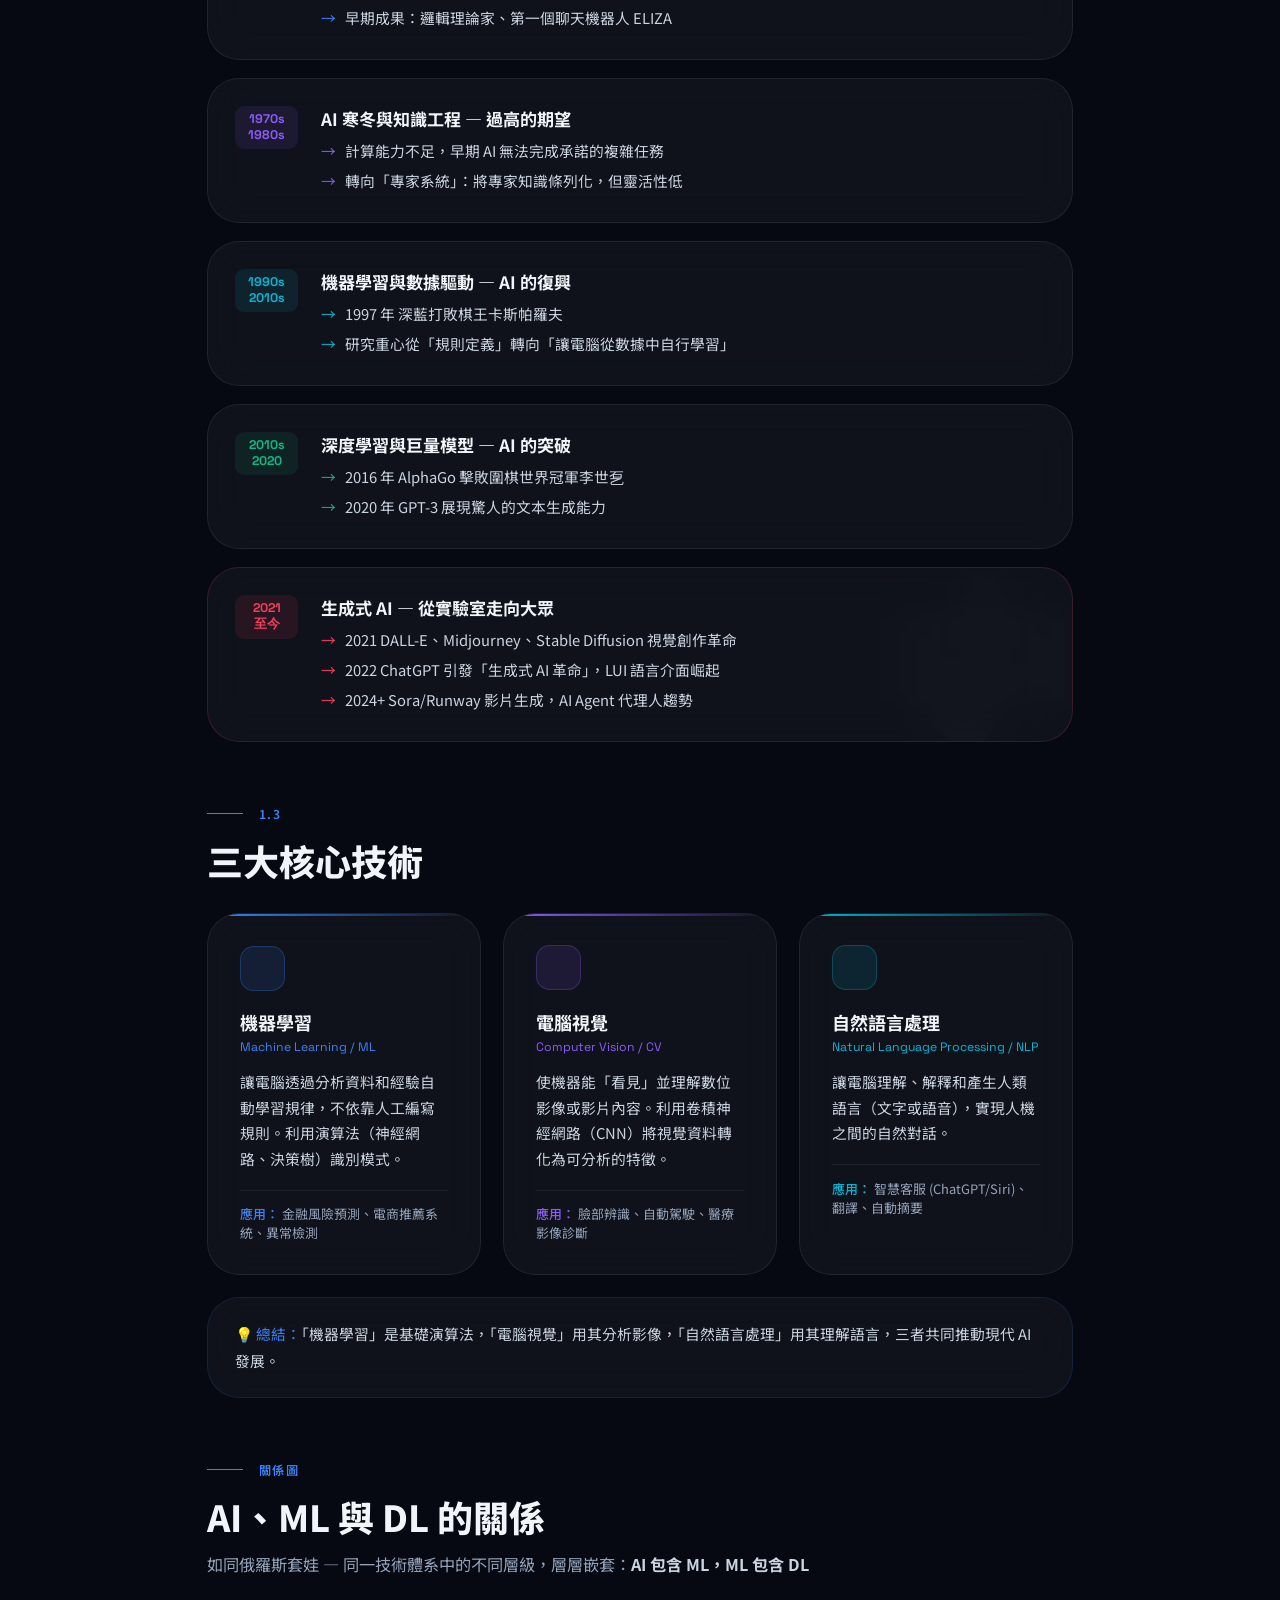
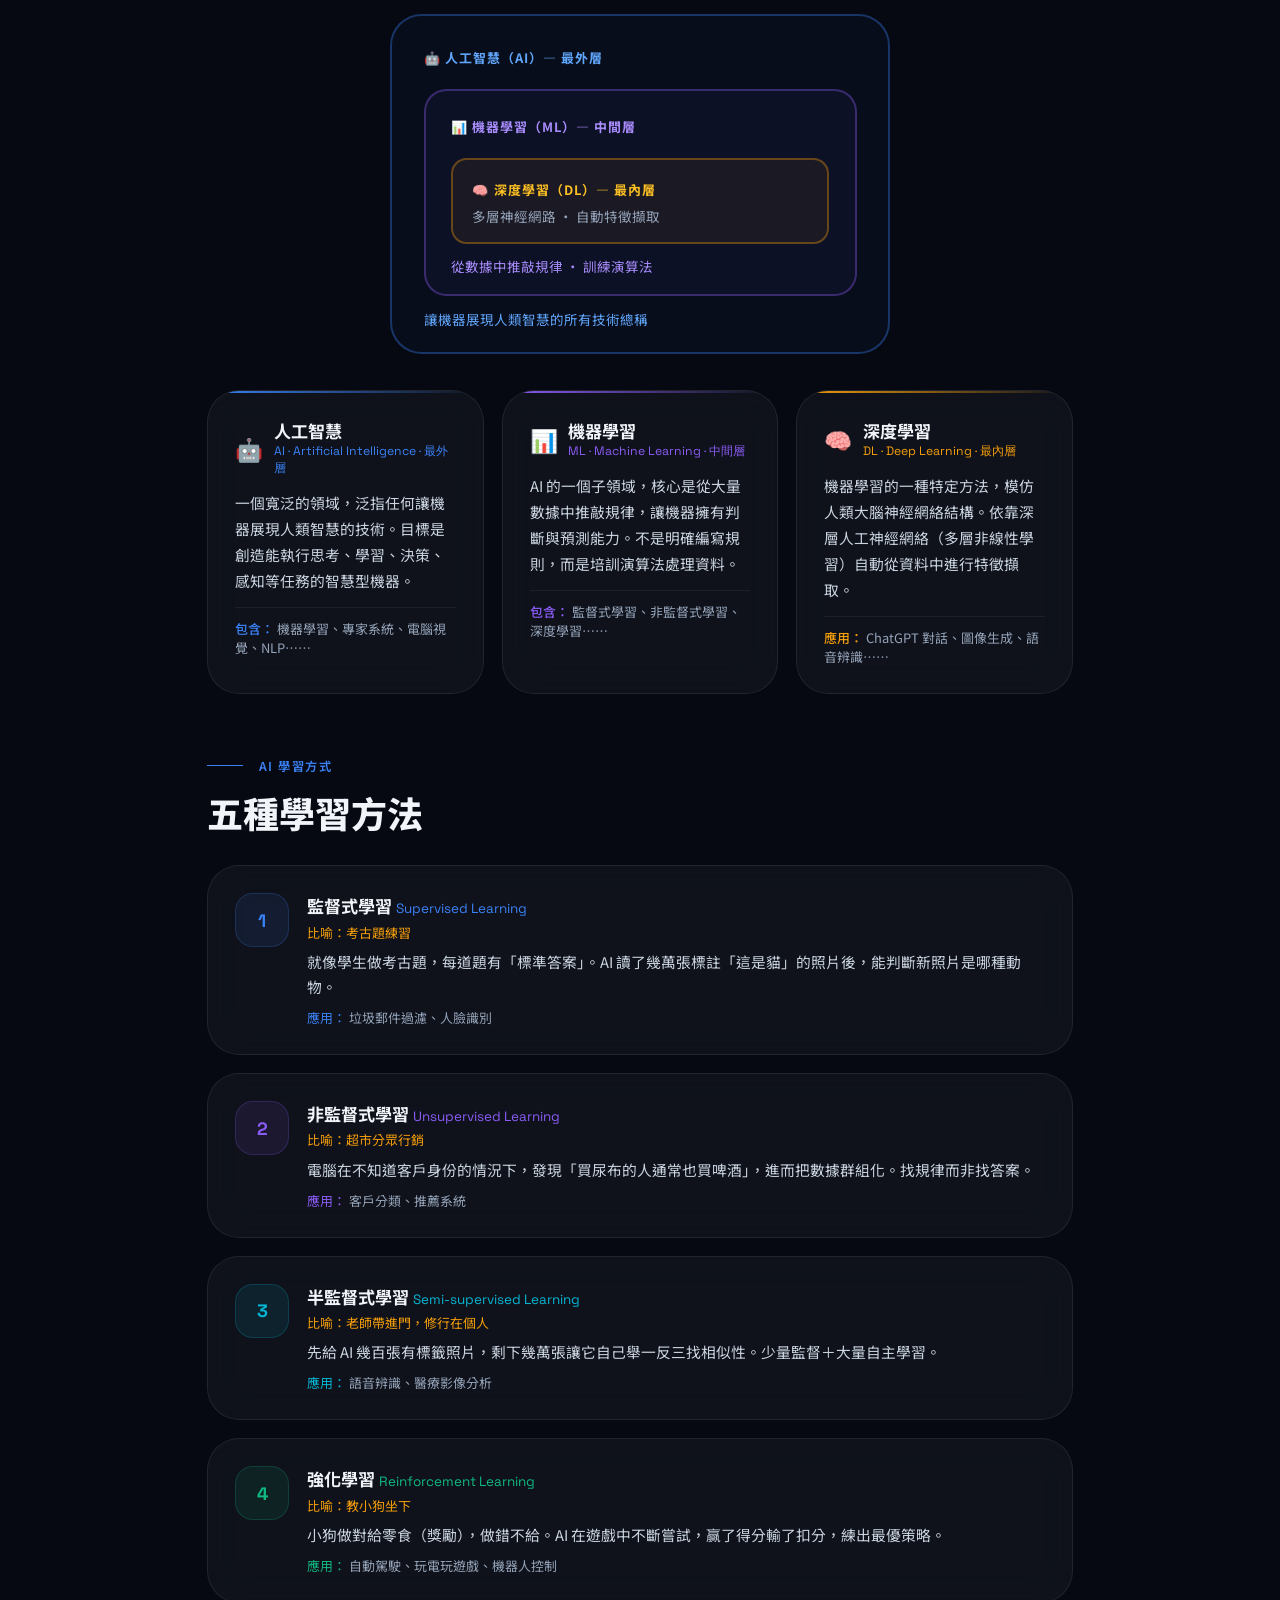
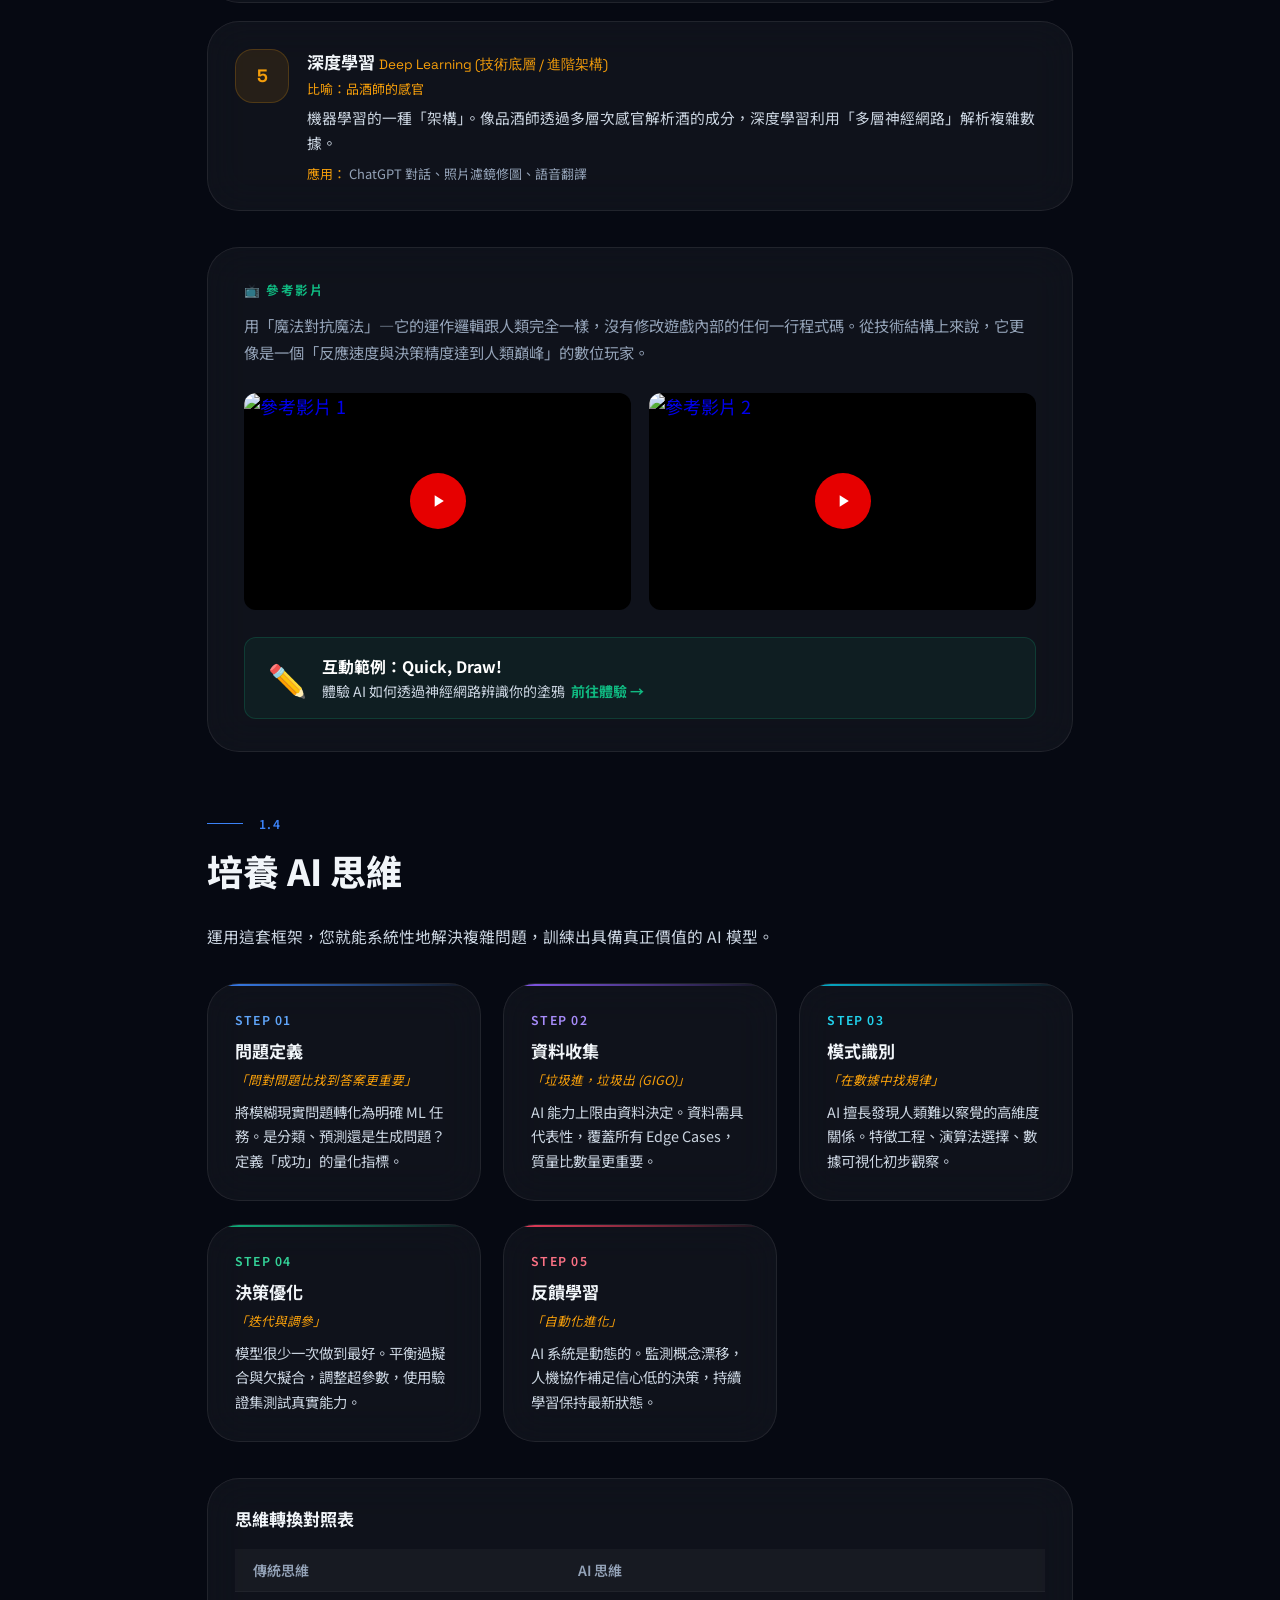
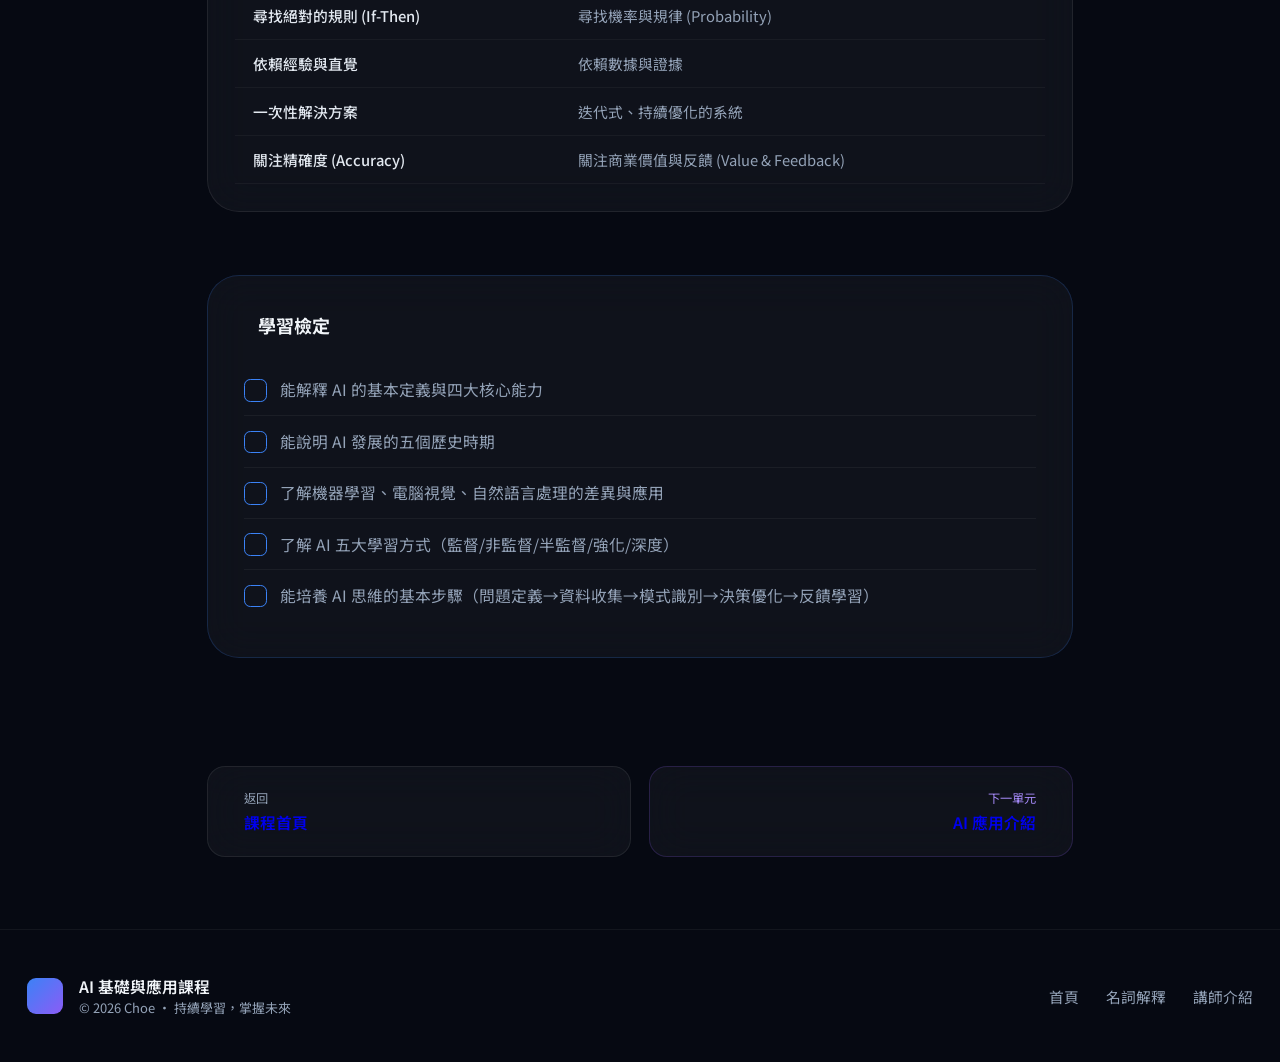
==== commit 58cf2fa4: "feat: unit1 — add AI/ML/DL nesting doll relationship section Co-Authored-By: Claude Sonnet 4.6 <nore" ====
--- a/unit1.html
+++ b/unit1.html
@@ -308,6 +308,83 @@
       </div>
     </section>
 
+    <!-- Section: AI / ML / DL Relationship -->
+    <section class="rev" style="margin-bottom:3.5rem;">
+      <div class="section-label"><span>關係圖</span></div>
+      <h2 style="font-size:clamp(1.4rem,3vw,2rem);font-weight:800;margin-bottom:.5rem;">AI、ML 與 DL 的關係</h2>
+      <p style="font-size:.9rem;color:#94A3B8;margin-bottom:2rem;line-height:1.7;">如同俄羅斯套娃 — 同一技術體系中的不同層級，層層嵌套：<strong style="color:#CBD5E1;">AI 包含 ML，ML 包含 DL</strong></p>
+
+      <!-- Nested visual diagram -->
+      <div style="display:flex;justify-content:center;margin-bottom:2rem;">
+        <div style="position:relative;padding:1.75rem 1.75rem 1.25rem;border-radius:1.75rem;border:2px solid rgba(59,130,246,.35);background:rgba(59,130,246,.04);min-width:300px;max-width:500px;width:100%;">
+          <div style="font-size:.72rem;font-weight:700;color:#60A5FA;letter-spacing:.08em;margin-bottom:1.25rem;">🤖 人工智慧（AI）— 最外層</div>
+
+          <div style="padding:1.4rem 1.4rem 1rem;border-radius:1.25rem;border:2px solid rgba(139,92,246,.35);background:rgba(139,92,246,.05);">
+            <div style="font-size:.72rem;font-weight:700;color:#A78BFA;letter-spacing:.08em;margin-bottom:1.25rem;">📊 機器學習（ML）— 中間層</div>
+
+            <div style="padding:1.1rem 1.1rem .85rem;border-radius:.875rem;border:2px solid rgba(245,158,11,.35);background:rgba(245,158,11,.06);">
+              <div style="font-size:.72rem;font-weight:700;color:#FBBF24;letter-spacing:.08em;margin-bottom:.4rem;">🧠 深度學習（DL）— 最內層</div>
+              <p style="font-size:.75rem;color:#94A3B8;line-height:1.5;margin:0;">多層神經網路 · 自動特徵擷取</p>
+            </div>
+
+            <p style="font-size:.75rem;color:#A78BFA;line-height:1.5;margin:.7rem 0 0;">從數據中推敲規律 · 訓練演算法</p>
+          </div>
+
+          <p style="font-size:.75rem;color:#60A5FA;line-height:1.5;margin:.7rem 0 0;">讓機器展現人類智慧的所有技術總稱</p>
+        </div>
+      </div>
+
+      <!-- Three layer cards -->
+      <div style="display:grid;grid-template-columns:repeat(auto-fill,minmax(260px,1fr));gap:1rem;">
+
+        <div class="glass rev" style="padding:1.5rem;position:relative;overflow:hidden;">
+          <div style="position:absolute;top:0;left:0;right:0;height:2px;background:linear-gradient(90deg,#3B82F6,transparent);"></div>
+          <div style="display:flex;align-items:center;gap:.6rem;margin-bottom:.75rem;">
+            <div style="font-size:1.25rem;">🤖</div>
+            <div>
+              <div style="font-size:.95rem;font-weight:700;">人工智慧</div>
+              <div style="font-size:.68rem;color:#3B82F6;font-family:'Space Grotesk',sans-serif;">AI · Artificial Intelligence · 最外層</div>
+            </div>
+          </div>
+          <p style="font-size:.82rem;color:#CBD5E1;line-height:1.75;margin-bottom:.75rem;">一個寬泛的領域，泛指任何讓機器展現人類智慧的技術。目標是創造能執行思考、學習、決策、感知等任務的智慧型機器。</p>
+          <div style="border-top:1px solid rgba(255,255,255,.06);padding-top:.6rem;">
+            <p style="font-size:.72rem;color:#94A3B8;"><span style="color:#3B82F6;font-weight:500;">包含：</span> 機器學習、專家系統、電腦視覺、NLP……</p>
+          </div>
+        </div>
+
+        <div class="glass rev" style="padding:1.5rem;position:relative;overflow:hidden;">
+          <div style="position:absolute;top:0;left:0;right:0;height:2px;background:linear-gradient(90deg,#8B5CF6,transparent);"></div>
+          <div style="display:flex;align-items:center;gap:.6rem;margin-bottom:.75rem;">
+            <div style="font-size:1.25rem;">📊</div>
+            <div>
+              <div style="font-size:.95rem;font-weight:700;">機器學習</div>
+              <div style="font-size:.68rem;color:#8B5CF6;font-family:'Space Grotesk',sans-serif;">ML · Machine Learning · 中間層</div>
+            </div>
+          </div>
+          <p style="font-size:.82rem;color:#CBD5E1;line-height:1.75;margin-bottom:.75rem;">AI 的一個子領域，核心是從大量數據中推敲規律，讓機器擁有判斷與預測能力。不是明確編寫規則，而是培訓演算法處理資料。</p>
+          <div style="border-top:1px solid rgba(255,255,255,.06);padding-top:.6rem;">
+            <p style="font-size:.72rem;color:#94A3B8;"><span style="color:#8B5CF6;font-weight:500;">包含：</span> 監督式學習、非監督式學習、深度學習……</p>
+          </div>
+        </div>
+
+        <div class="glass rev" style="padding:1.5rem;position:relative;overflow:hidden;">
+          <div style="position:absolute;top:0;left:0;right:0;height:2px;background:linear-gradient(90deg,#F59E0B,transparent);"></div>
+          <div style="display:flex;align-items:center;gap:.6rem;margin-bottom:.75rem;">
+            <div style="font-size:1.25rem;">🧠</div>
+            <div>
+              <div style="font-size:.95rem;font-weight:700;">深度學習</div>
+              <div style="font-size:.68rem;color:#F59E0B;font-family:'Space Grotesk',sans-serif;">DL · Deep Learning · 最內層</div>
+            </div>
+          </div>
+          <p style="font-size:.82rem;color:#CBD5E1;line-height:1.75;margin-bottom:.75rem;">機器學習的一種特定方法，模仿人類大腦神經網絡結構。依靠深層人工神經網絡（多層非線性學習）自動從資料中進行特徵擷取。</p>
+          <div style="border-top:1px solid rgba(255,255,255,.06);padding-top:.6rem;">
+            <p style="font-size:.72rem;color:#94A3B8;"><span style="color:#F59E0B;font-weight:500;">應用：</span> ChatGPT 對話、圖像生成、語音辨識……</p>
+          </div>
+        </div>
+
+      </div>
+    </section>
+
     <!-- Section: Learning methods -->
     <section class="rev" style="margin-bottom:3.5rem;">
       <div class="section-label"><span>AI 學習方式</span></div>
@@ -368,7 +445,7 @@
             <span style="font-family:'Space Grotesk',sans-serif;font-weight:700;font-size:1rem;color:#F59E0B;">5</span>
           </div>
           <div>
-            <h3 style="font-size:.95rem;font-weight:700;margin-bottom:.25rem;">深度學習 <span style="font-size:.75rem;color:#F59E0B;font-weight:400;font-family:'Space Grotesk',sans-serif;">Deep Learning ((技術底層 / 進階架構))</span></h3>
+            <h3 style="font-size:.95rem;font-weight:700;margin-bottom:.25rem;">深度學習 <span style="font-size:.75rem;color:#F59E0B;font-weight:400;font-family:'Space Grotesk',sans-serif;">Deep Learning (技術底層 / 進階架構)</span></h3>
             <p style="font-size:.72rem;color:#F59E0B;margin-bottom:.4rem;">比喻：品酒師的感官</p>
             <p style="font-size:.82rem;color:#CBD5E1;line-height:1.7;">機器學習的一種「架構」。像品酒師透過多層次感官解析酒的成分，深度學習利用「多層神經網路」解析複雜數據。</p>
             <p style="font-size:.72rem;color:#94A3B8;margin-top:.5rem;"><span style="color:#F59E0B;">應用：</span> ChatGPT 對話、照片濾鏡修圖、語音翻譯</p>
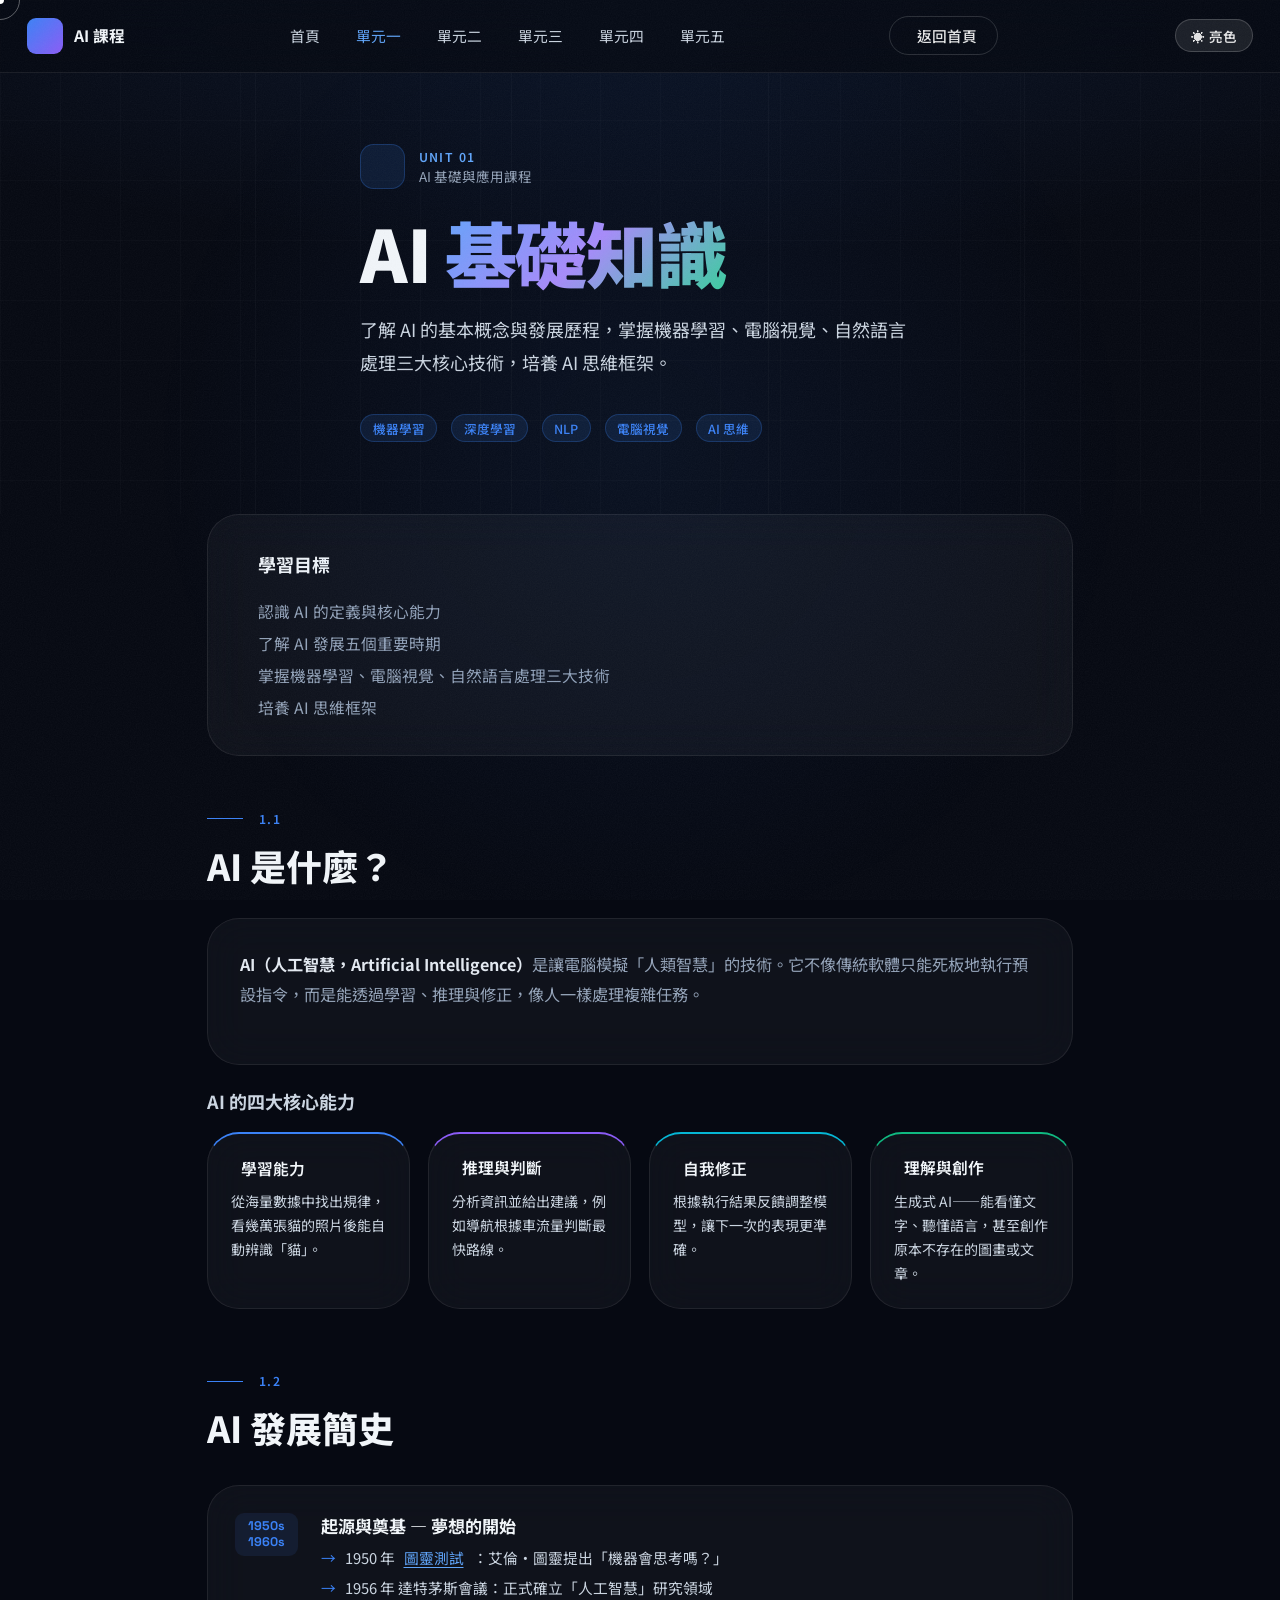
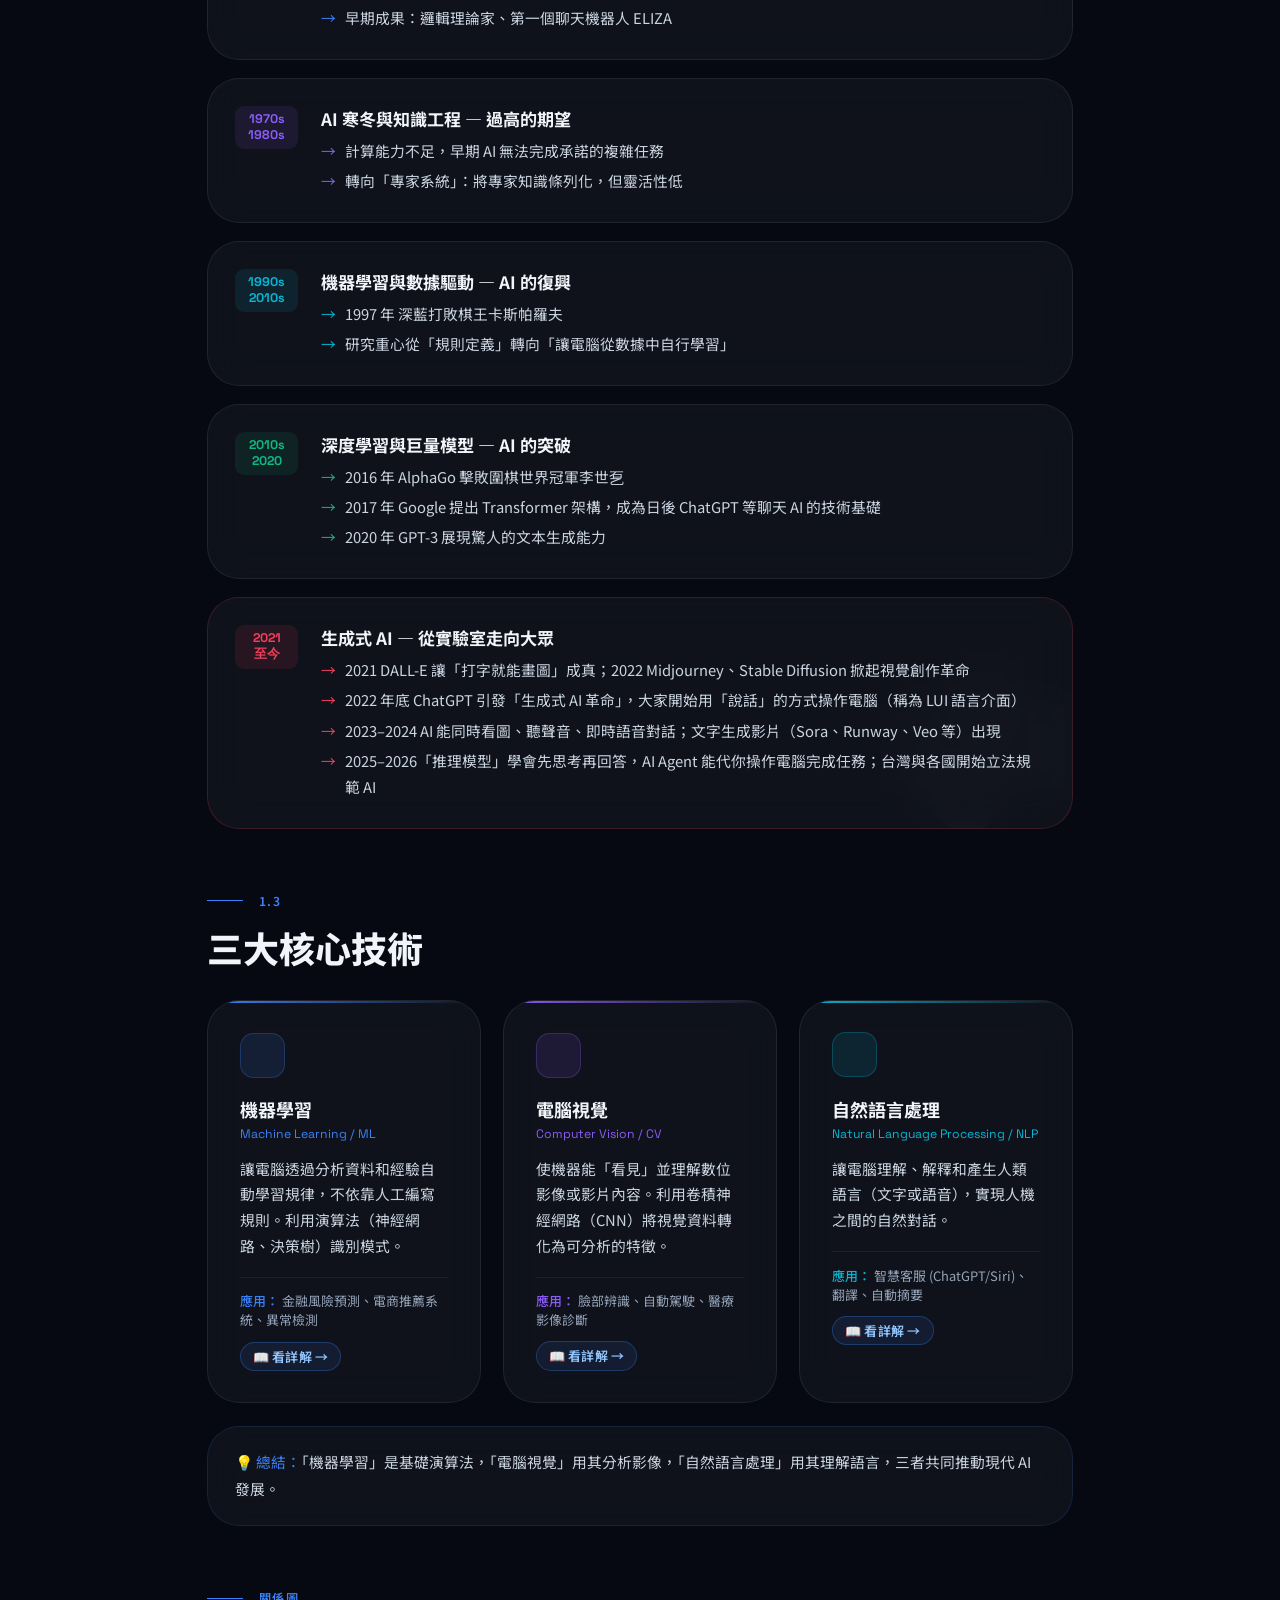
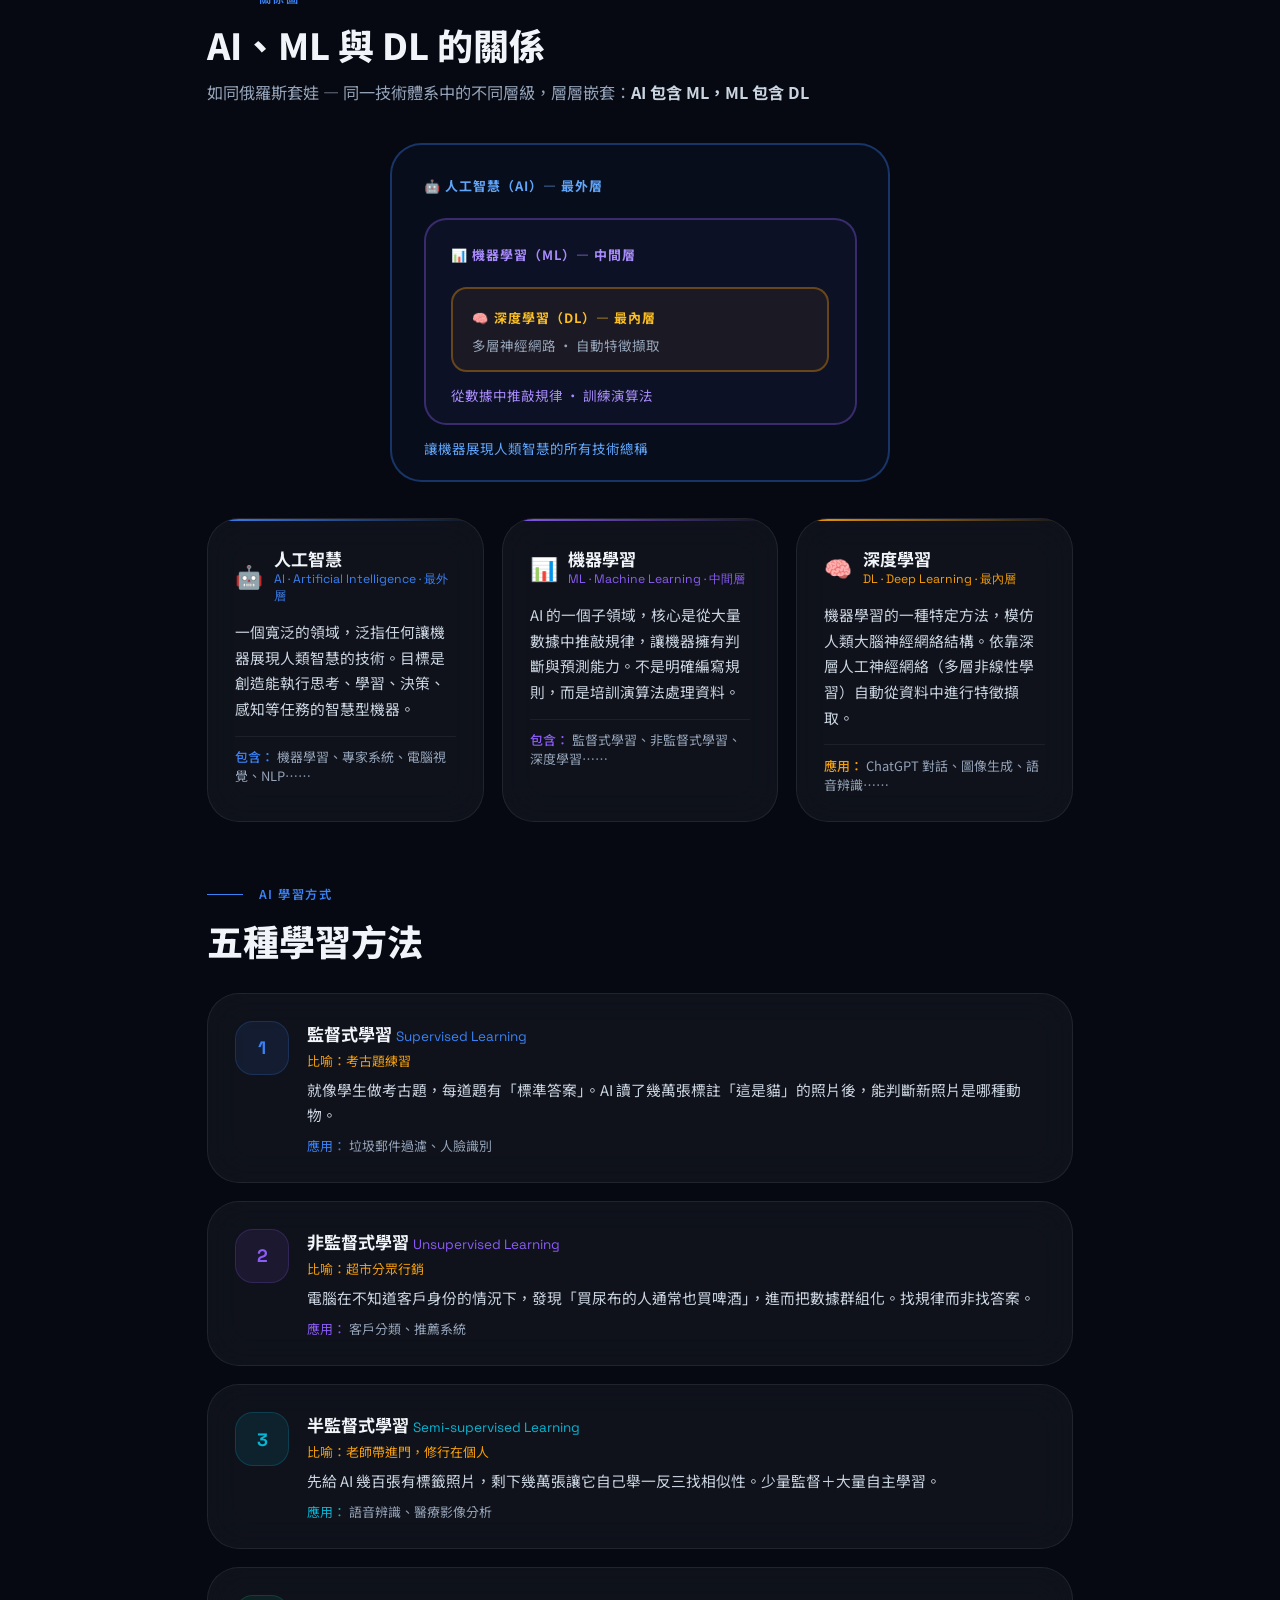
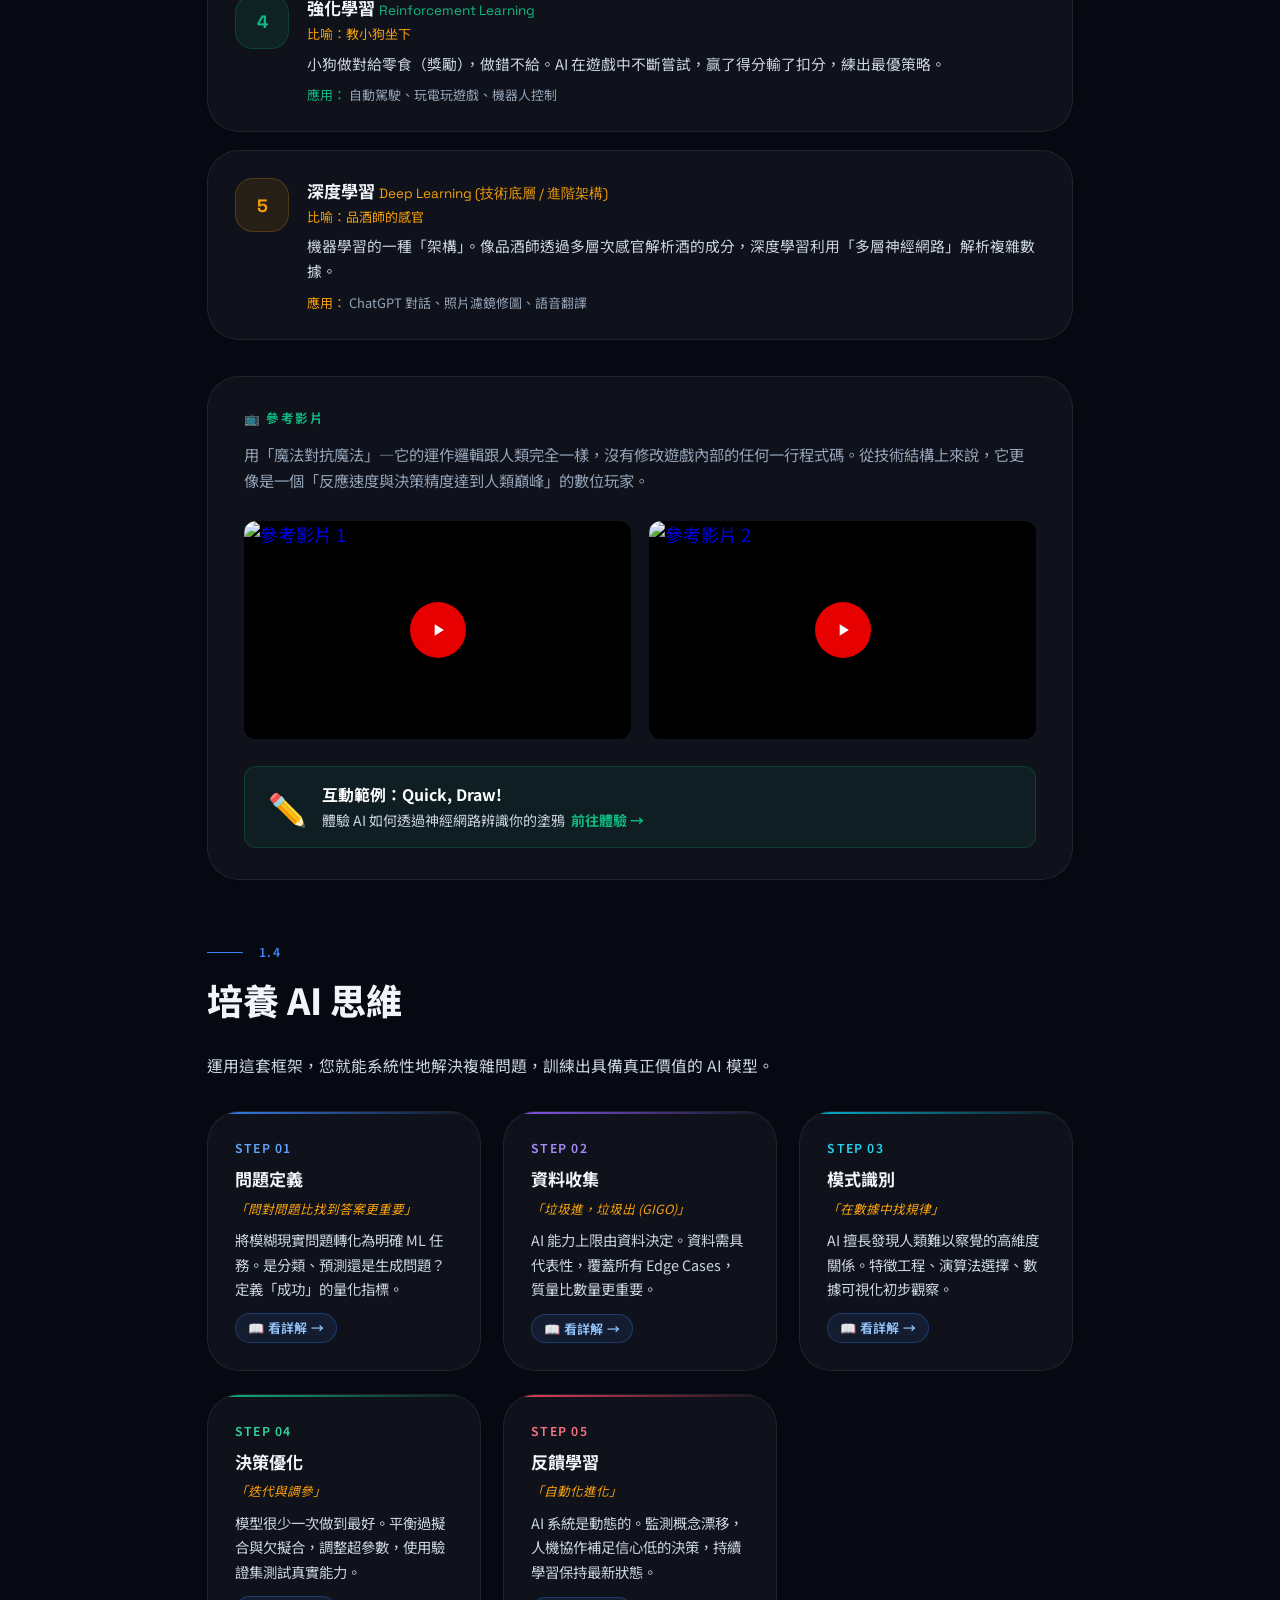
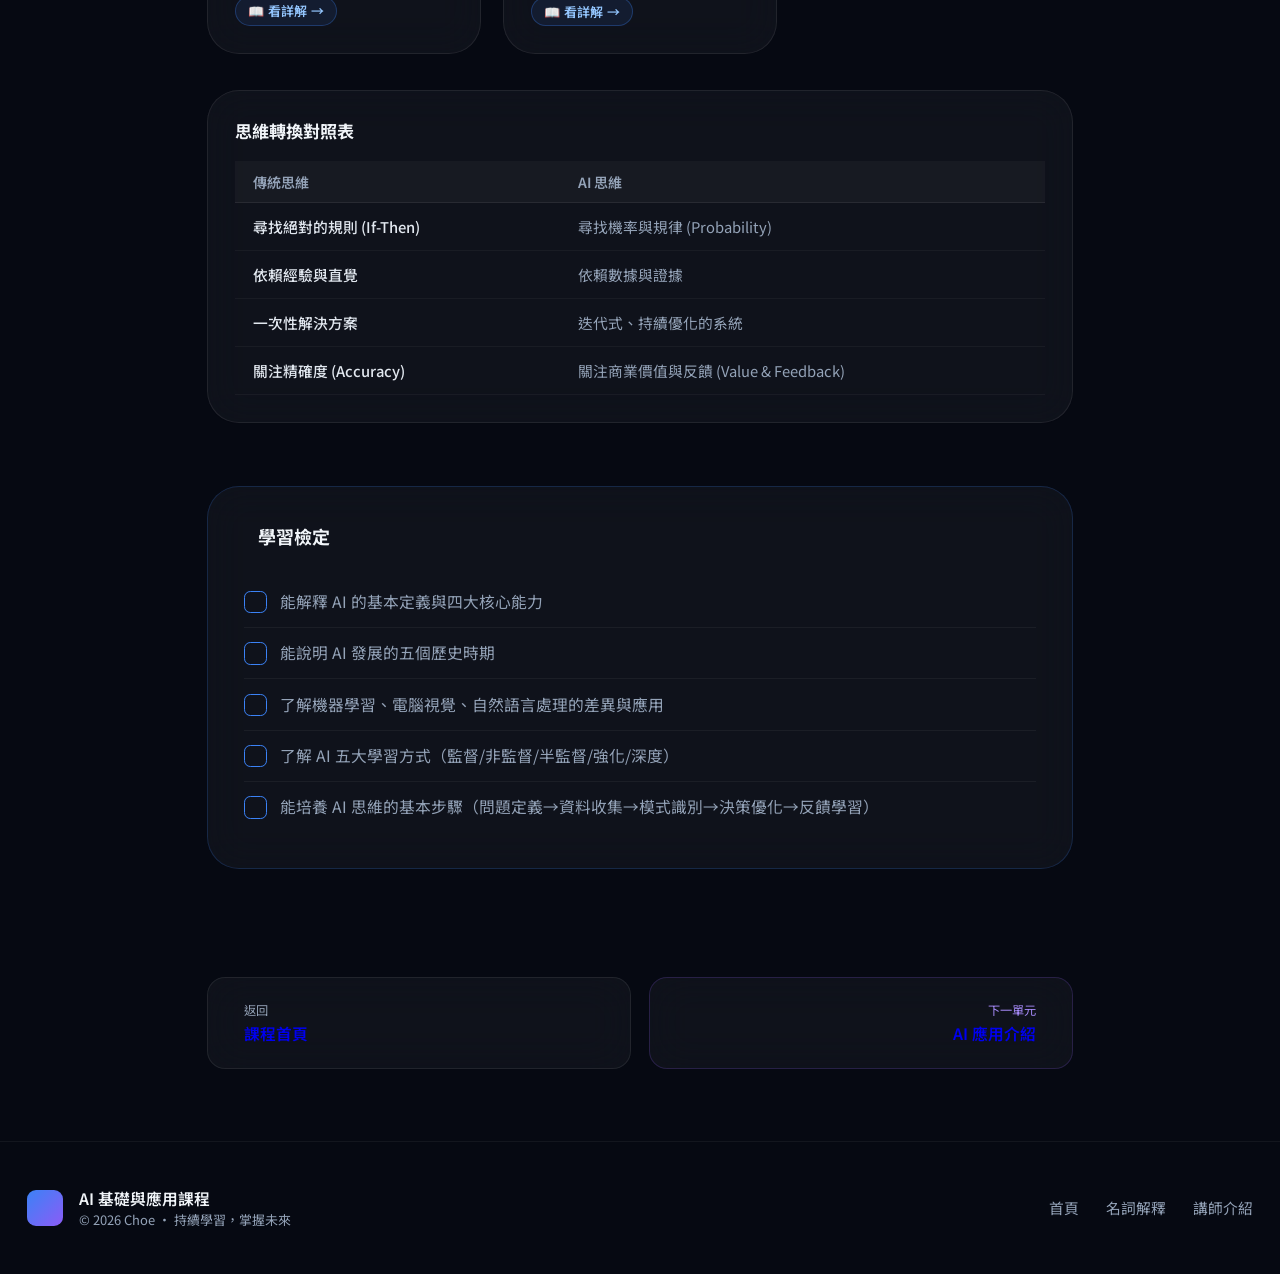
==== commit e40a81a6: "feat: beginner detail popups, content refresh and scam/privacy topics - Add shared detail modal (the" ====
--- a/unit1.html
+++ b/unit1.html
@@ -235,6 +235,7 @@
             <h3 style="font-size:.95rem;font-weight:700;margin-bottom:.4rem;">深度學習與巨量模型 — AI 的突破</h3>
             <ul style="color:#CBD5E1;font-size:.82rem;line-height:1.8;list-style:none;padding:0;">
               <li style="display:flex;gap:.5rem;margin-bottom:.2rem;"><span style="color:#10B981;">→</span> 2016 年 AlphaGo 擊敗圍棋世界冠軍李世乭</li>
+              <li style="display:flex;gap:.5rem;margin-bottom:.2rem;"><span style="color:#10B981;">→</span> 2017 年 Google 提出 Transformer 架構，成為日後 ChatGPT 等聊天 AI 的技術基礎</li>
               <li style="display:flex;gap:.5rem;"><span style="color:#10B981;">→</span> 2020 年 GPT-3 展現驚人的文本生成能力</li>
             </ul>
           </div>
@@ -247,9 +248,10 @@
           <div>
             <h3 style="font-size:.95rem;font-weight:700;margin-bottom:.4rem;">生成式 AI — 從實驗室走向大眾</h3>
             <ul style="color:#CBD5E1;font-size:.82rem;line-height:1.8;list-style:none;padding:0;">
-              <li style="display:flex;gap:.5rem;margin-bottom:.2rem;"><span style="color:#F43F5E;">→</span> 2021 DALL-E、Midjourney、Stable Diffusion 視覺創作革命</li>
-              <li style="display:flex;gap:.5rem;margin-bottom:.2rem;"><span style="color:#F43F5E;">→</span> 2022 ChatGPT 引發「生成式 AI 革命」，LUI 語言介面崛起</li>
-              <li style="display:flex;gap:.5rem;"><span style="color:#F43F5E;">→</span> 2024+ Sora/Runway 影片生成，AI Agent 代理人趨勢</li>
+              <li style="display:flex;gap:.5rem;margin-bottom:.2rem;"><span style="color:#F43F5E;">→</span> 2021 DALL-E 讓「打字就能畫圖」成真；2022 Midjourney、Stable Diffusion 掀起視覺創作革命</li>
+              <li style="display:flex;gap:.5rem;margin-bottom:.2rem;"><span style="color:#F43F5E;">→</span> 2022 年底 ChatGPT 引發「生成式 AI 革命」，大家開始用「說話」的方式操作電腦（稱為 LUI 語言介面）</li>
+              <li style="display:flex;gap:.5rem;margin-bottom:.2rem;"><span style="color:#F43F5E;">→</span> 2023–2024 AI 能同時看圖、聽聲音、即時語音對話；文字生成影片（Sora、Runway、Veo 等）出現</li>
+              <li style="display:flex;gap:.5rem;"><span style="color:#F43F5E;">→</span> 2025–2026「推理模型」學會先思考再回答，AI Agent 能代你操作電腦完成任務；台灣與各國開始立法規範 AI</li>
             </ul>
           </div>
         </div>
@@ -263,7 +265,7 @@
       <h2 style="font-size:clamp(1.4rem,3vw,2rem);font-weight:800;margin-bottom:1.5rem;">三大核心技術</h2>
 
       <div style="display:grid;grid-template-columns:repeat(auto-fill,minmax(260px,1fr));gap:1.25rem;">
-        <div class="glass rev" style="padding:1.75rem;position:relative;overflow:hidden;">
+        <div class="glass rev" data-detail data-detail-title="機器學習：讓電腦自己找規律" data-detail-color="#3B82F6" style="padding:1.75rem;position:relative;overflow:hidden;">
           <div style="position:absolute;top:0;left:0;right:0;height:2px;background:linear-gradient(90deg,#3B82F6,transparent);"></div>
           <div style="width:2.5rem;height:2.5rem;border-radius:.75rem;background:rgba(59,130,246,.12);border:1px solid rgba(59,130,246,.25);display:flex;align-items:center;justify-content:center;margin-bottom:1rem;">
             <iconify-icon icon="mdi:chart-line" width="20" style="color:#3B82F6;"></iconify-icon>
@@ -274,9 +276,15 @@
           <div style="border-top:1px solid rgba(255,255,255,.06);padding-top:.75rem;">
             <p style="font-size:.72rem;color:#94A3B8;"><span style="color:#3B82F6;font-weight:500;">應用：</span> 金融風險預測、電商推薦系統、異常檢測</p>
           </div>
-        </div>
-
-        <div class="glass rev" style="padding:1.75rem;position:relative;overflow:hidden;">
+          <template class="detail-tpl">
+            <p class="dm-plain">以前要讓電腦做事，得由工程師把每一條規則寫好，例如「信裡出現『中獎』就是垃圾信」。機器學習反過來：給電腦看大量<strong>例子</strong>，讓它自己歸納出規律。卡片上說的「演算法」，就是電腦整理資料、找出規律的一套步驟，神經網路和決策樹是其中兩種做法。</p>
+            <div class="dm-analogy">就像小孩學認貓。沒有人教他「貓有尖耳朵、鬍鬚、會喵喵叫」這些規則，他只是看過很多次貓，自然就認得了；看得越多，認得越準。</div>
+            <div class="dm-example">Email 自動擋掉垃圾信、YouTube 和購物網站的「猜你喜歡」、信用卡疑似被盜刷時銀行馬上傳簡訊提醒你，背後都是機器學習。</div>
+            <div class="dm-you">你每按一次「不感興趣」或「標為垃圾信」，都是在幫系統學習。也因為它是從資料中「猜」出規律，<strong>偶爾會猜錯</strong>——這就是後面課程一直提醒你要查證 AI 答案的原因。</div>
+          </template>
+        </div>
+
+        <div class="glass rev" data-detail data-detail-title="電腦視覺：讓機器看懂影像" data-detail-color="#8B5CF6" style="padding:1.75rem;position:relative;overflow:hidden;">
           <div style="position:absolute;top:0;left:0;right:0;height:2px;background:linear-gradient(90deg,#8B5CF6,transparent);"></div>
           <div style="width:2.5rem;height:2.5rem;border-radius:.75rem;background:rgba(139,92,246,.12);border:1px solid rgba(139,92,246,.25);display:flex;align-items:center;justify-content:center;margin-bottom:1rem;">
             <iconify-icon icon="mdi:eye-outline" width="20" style="color:#8B5CF6;"></iconify-icon>
@@ -287,9 +295,16 @@
           <div style="border-top:1px solid rgba(255,255,255,.06);padding-top:.75rem;">
             <p style="font-size:.72rem;color:#94A3B8;"><span style="color:#8B5CF6;font-weight:500;">應用：</span> 臉部辨識、自動駕駛、醫療影像診斷</p>
           </div>
-        </div>
-
-        <div class="glass rev" style="padding:1.75rem;position:relative;overflow:hidden;">
+          <template class="detail-tpl">
+            <p class="dm-plain">電腦視覺讓機器「看懂」照片和影片。對電腦來說，一張照片原本只是幾百萬個色點的數字；電腦視覺要做的，是從這些數字裡認出「這是一張臉」「那是紅燈」。</p>
+            <div class="dm-analogy">卡片上的「卷積神經網路（CNN）」，可以想成一層一層的放大鏡：先找出線條和邊角，再把它們組合成眼睛、鼻子，最後認出「這是一個人的臉」。</div>
+            <div class="dm-example">手機刷臉解鎖、相簿自動把同一個人的照片歸在一起、用 Google 相機翻譯外文菜單、停車場自動辨識車牌，都是電腦視覺。</div>
+            <div class="dm-you">現在你可以直接把照片丟給 ChatGPT 或 Gemini 問問題，例如拍下看不懂的告示請它解釋、拍下植物問名字。這就是電腦視覺加上語言能力的應用。</div>
+            <div class="dm-caution">拍藥袋、病歷問 AI 可以幫助理解，但用藥與健康決定一定要以醫師、藥師的說明為準。</div>
+          </template>
+        </div>
+
+        <div class="glass rev" data-detail data-detail-title="自然語言處理：讓電腦聽懂人話" data-detail-color="#06B6D4" style="padding:1.75rem;position:relative;overflow:hidden;">
           <div style="position:absolute;top:0;left:0;right:0;height:2px;background:linear-gradient(90deg,#06B6D4,transparent);"></div>
           <div style="width:2.5rem;height:2.5rem;border-radius:.75rem;background:rgba(6,182,212,.12);border:1px solid rgba(6,182,212,.25);display:flex;align-items:center;justify-content:center;margin-bottom:1rem;">
             <iconify-icon icon="mdi:message-text-outline" width="20" style="color:#06B6D4;"></iconify-icon>
@@ -300,6 +315,12 @@
           <div style="border-top:1px solid rgba(255,255,255,.06);padding-top:.75rem;">
             <p style="font-size:.72rem;color:#94A3B8;"><span style="color:#06B6D4;font-weight:500;">應用：</span> 智慧客服 (ChatGPT/Siri)、翻譯、自動摘要</p>
           </div>
+          <template class="detail-tpl">
+            <p class="dm-plain">自然語言處理讓電腦聽得懂、看得懂我們平常說的話，也能用人話回答。「自然語言」指的就是中文、台語、英文這些人類語言，相對於工程師寫的程式語言。</p>
+            <div class="dm-analogy">早期的電腦像只會查字典的翻譯員，一個字一個字翻，常常翻得很怪；現在的 AI 像讀過大量書籍的人，會看前後文，理解你真正想說的意思。</div>
+            <div class="dm-example">對手機說「明天早上七點叫我起床」、LINE 訊息的自動翻譯、請 ChatGPT 把一篇長文章濃縮成三句重點，都是自然語言處理。</div>
+            <div class="dm-you">這是你使用 ChatGPT、Gemini 時最直接用到的技術：你不需要學任何指令，<strong>用平常說話的方式</strong>描述需求就可以了。</div>
+          </template>
         </div>
       </div>
 
@@ -494,7 +515,12 @@
 
       <div style="display:grid;grid-template-columns:repeat(auto-fill,minmax(260px,1fr));gap:1.25rem;margin-bottom:2rem;">
 
-        <div class="glass rev" style="padding:1.5rem;position:relative;overflow:hidden;">
+        <div class="glass rev" data-detail data-detail-title="問題定義：先想清楚要解決什麼" data-detail-color="#3B82F6" style="padding:1.5rem;position:relative;overflow:hidden;">
+          <template class="detail-tpl">
+<p class="dm-plain">做 AI 之前，要先把模糊的想法變成「電腦能回答的問題」，並決定怎樣才算成功。卡片上說的「分類、預測、生成」就是三種常見的問題類型：判斷是哪一種（垃圾信或正常信）、猜一個數字（明天的營業額）、創造新內容（寫一篇文章）。</p>
+<div class="dm-analogy">就像去看醫生，「我不舒服」很難診斷；「我這三天早上起床膝蓋腫痛」，醫生才知道從哪裡查起。</div>
+<div class="dm-you">你用 ChatGPT 時也一樣：問「幫我規劃旅遊」得到的答案很普通；問「幫我規劃兩天一夜、不開車、適合 70 歲長輩的台南行程」，答案就精準多了。</div>
+          </template>
           <div style="position:absolute;top:0;left:0;right:0;height:2px;background:linear-gradient(90deg,#3B82F6,transparent);"></div>
           <div style="font-size:.68rem;font-weight:600;color:#60A5FA;letter-spacing:.1em;margin-bottom:.5rem;">STEP 01</div>
           <h3 style="font-size:.95rem;font-weight:700;margin-bottom:.4rem;">問題定義</h3>
@@ -502,7 +528,13 @@
           <p style="font-size:.8rem;color:#CBD5E1;line-height:1.7;">將模糊現實問題轉化為明確 ML 任務。是分類、預測還是生成問題？定義「成功」的量化指標。</p>
         </div>
 
-        <div class="glass rev" style="padding:1.5rem;position:relative;overflow:hidden;">
+        <div class="glass rev" data-detail data-detail-title="資料收集：餵什麼，就學到什麼" data-detail-color="#8B5CF6" style="padding:1.5rem;position:relative;overflow:hidden;">
+          <template class="detail-tpl">
+<p class="dm-plain">AI 是從資料中學習的，資料的品質決定了 AI 的能力。「GIGO」是 Garbage In, Garbage Out 的縮寫：餵進垃圾資料，就只會產出垃圾結果。卡片上的「Edge Cases（邊緣案例）」指的是少見但重要的特殊情況。</p>
+<div class="dm-analogy">像學做菜：只看過電鍋料理的人，第一次碰到炒鍋就不知道怎麼辦。資料裡沒有出現過的情況，AI 就容易出錯。</div>
+<div class="dm-example">如果訓練「辨識皮膚病」的照片大多是淺膚色的人，AI 遇到深膚色的病人就可能看錯——這就是資料缺少邊緣案例。</div>
+<div class="dm-you">你給 AI 的資料越清楚、越完整（例如上傳清晰的照片、說明背景），它的回答就越準確。</div>
+          </template>
           <div style="position:absolute;top:0;left:0;right:0;height:2px;background:linear-gradient(90deg,#8B5CF6,transparent);"></div>
           <div style="font-size:.68rem;font-weight:600;color:#A78BFA;letter-spacing:.1em;margin-bottom:.5rem;">STEP 02</div>
           <h3 style="font-size:.95rem;font-weight:700;margin-bottom:.4rem;">資料收集</h3>
@@ -510,7 +542,12 @@
           <p style="font-size:.8rem;color:#CBD5E1;line-height:1.7;">AI 能力上限由資料決定。資料需具代表性，覆蓋所有 Edge Cases，質量比數量更重要。</p>
         </div>
 
-        <div class="glass rev" style="padding:1.5rem;position:relative;overflow:hidden;">
+        <div class="glass rev" data-detail data-detail-title="模式識別：在大量資料裡找規律" data-detail-color="#06B6D4" style="padding:1.5rem;position:relative;overflow:hidden;">
+          <template class="detail-tpl">
+<p class="dm-plain">AI 很擅長在大量資料中，找出人眼看不出來的規律。卡片上的「高維度關係」意思是同時考慮很多因素；「特徵工程」則是挑出哪些資料最重要，例如判斷房價時，坪數和地段比門牌號碼重要得多。</p>
+<div class="dm-analogy">就像有經驗的菜市場老闆，看天氣、日子、節慶，就知道今天要多進哪些菜。AI 做的是同樣的事，只是能同時看幾千個因素。</div>
+<div class="dm-example">信用卡公司的 AI 發現：「凌晨在國外網站、連續小額刷卡」常常是盜刷，就會自動發簡訊通知你確認。</div>
+          </template>
           <div style="position:absolute;top:0;left:0;right:0;height:2px;background:linear-gradient(90deg,#06B6D4,transparent);"></div>
           <div style="font-size:.68rem;font-weight:600;color:#22D3EE;letter-spacing:.1em;margin-bottom:.5rem;">STEP 03</div>
           <h3 style="font-size:.95rem;font-weight:700;margin-bottom:.4rem;">模式識別</h3>
@@ -518,7 +555,17 @@
           <p style="font-size:.8rem;color:#CBD5E1;line-height:1.7;">AI 擅長發現人類難以察覺的高維度關係。特徵工程、演算法選擇、數據可視化初步觀察。</p>
         </div>
 
-        <div class="glass rev" style="padding:1.5rem;position:relative;overflow:hidden;">
+        <div class="glass rev" data-detail data-detail-title="決策優化：一次次調整到最好" data-detail-color="#10B981" style="padding:1.5rem;position:relative;overflow:hidden;">
+          <template class="detail-tpl">
+<p class="dm-plain">AI 模型很少第一次就做好，需要反覆測試、調整。卡片上有幾個專有名詞：</p>
+<ul>
+<li><strong>過擬合</strong>：死背考古題，題目一換就不會。</li>
+<li><strong>欠擬合</strong>：書沒讀熟，連考古題都不會。</li>
+<li><strong>超參數</strong>：訓練前要先設定好的「旋鈕」，例如要學幾遍、一次看多少資料。</li>
+<li><strong>驗證集</strong>：特別留下來、AI 沒看過的「模擬考題」，用來測試真正的實力。</li>
+</ul>
+<div class="dm-you">你和 AI 對話也是同樣的道理：第一次的答案不滿意很正常，告訴它「太長了」「語氣再親切一點」，一來一回就會越來越好。</div>
+          </template>
           <div style="position:absolute;top:0;left:0;right:0;height:2px;background:linear-gradient(90deg,#10B981,transparent);"></div>
           <div style="font-size:.68rem;font-weight:600;color:#34D399;letter-spacing:.1em;margin-bottom:.5rem;">STEP 04</div>
           <h3 style="font-size:.95rem;font-weight:700;margin-bottom:.4rem;">決策優化</h3>
@@ -526,7 +573,13 @@
           <p style="font-size:.8rem;color:#CBD5E1;line-height:1.7;">模型很少一次做到最好。平衡過擬合與欠擬合，調整超參數，使用驗證集測試真實能力。</p>
         </div>
 
-        <div class="glass rev" style="padding:1.5rem;position:relative;overflow:hidden;">
+        <div class="glass rev" data-detail data-detail-title="反饋學習：上線後還要持續進步" data-detail-color="#F43F5E" style="padding:1.5rem;position:relative;overflow:hidden;">
+          <template class="detail-tpl">
+<p class="dm-plain">世界一直在變，AI 也要跟著更新。卡片上的「概念漂移」意思是：過去學到的規律，隨著時間慢慢不適用了。</p>
+<div class="dm-example">疫情期間大家突然大量網購口罩和酒精，原本預測銷量的 AI 完全失準，必須用新資料重新學習。</div>
+<div class="dm-analogy">像開車的導航：新路開通、舊路封閉，地圖不更新就會帶你繞遠路。</div>
+<div class="dm-you">你按下 AI 回答旁邊的「👍／👎」，就是在給它反饋。「人機協作」則是說：AI 沒把握的地方，最後由人來把關。</div>
+          </template>
           <div style="position:absolute;top:0;left:0;right:0;height:2px;background:linear-gradient(90deg,#F43F5E,transparent);"></div>
           <div style="font-size:.68rem;font-weight:600;color:#FB7185;letter-spacing:.1em;margin-bottom:.5rem;">STEP 05</div>
           <h3 style="font-size:.95rem;font-weight:700;margin-bottom:.4rem;">反饋學習</h3>
--- a/theme.css
+++ b/theme.css
@@ -261,3 +261,196 @@
   border-color: rgba(34,197,94,0.35) !important;
   color: #166534 !important;
 }
+
+/* ================================================
+   無障礙強化（深色與亮色皆適用）
+   Accessibility: keyboard focus · reduced-motion · 手機表格
+   ================================================ */
+
+/* 1) 鍵盤焦點可見外框 —— 鍵盤使用者看得到目前焦點在哪 */
+a:focus-visible,
+button:focus-visible,
+[role="button"]:focus-visible,
+[tabindex]:focus-visible,
+[onclick]:focus-visible {
+  outline: 3px solid #60A5FA !important;
+  outline-offset: 3px !important;
+  border-radius: 6px;
+}
+html.light-mode a:focus-visible,
+html.light-mode button:focus-visible,
+html.light-mode [role="button"]:focus-visible,
+html.light-mode [tabindex]:focus-visible,
+html.light-mode [onclick]:focus-visible {
+  outline-color: #EA580C !important;
+}
+
+/* 2) 尊重「減少動態效果」系統設定：回到原生游標、關閉大量動畫 */
+@media (prefers-reduced-motion: reduce) {
+  body { cursor: auto !important; }
+  .cursor-dot, .cursor-ring, #cursorDot, #cursorRing { display: none !important; }
+  *, *::before, *::after {
+    animation-duration: 0.001ms !important;
+    animation-iteration-count: 1 !important;
+    transition-duration: 0.001ms !important;
+    scroll-behavior: auto !important;
+  }
+}
+
+/* ================================================
+   詳解彈窗 Detail modal（theme.js initDetailCards）
+   卡片加 data-detail + <template class="detail-tpl">
+   字級用 px：unit3/4 根字級 16px、其他頁 18px，用 rem 會大小不一
+   ================================================ */
+.has-detail { cursor: pointer; }
+.detail-hint {
+  display: flex; width: fit-content; align-items: center; gap: .3rem;
+  margin-top: 12px; padding: 4px 12px;
+  font-size: 13px; font-weight: 600; letter-spacing: .02em; line-height: 1.5;
+  font-style: normal; text-transform: none;
+  color: #93C5FD; background: rgba(59,130,246,.10);
+  border: 1px solid rgba(59,130,246,.30); border-radius: 999px;
+  transition: background .2s, border-color .2s;
+}
+.has-detail:hover .detail-hint, .limit-card:hover .detail-hint,
+.has-detail:focus-visible .detail-hint {
+  background: rgba(59,130,246,.22); border-color: rgba(96,165,250,.6);
+}
+
+#detailModal {
+  position: fixed; inset: 0; z-index: 9997;
+  display: flex; align-items: center; justify-content: center;
+  padding: 20px;
+  background: rgba(0,0,0,.78);
+  backdrop-filter: blur(14px); -webkit-backdrop-filter: blur(14px);
+}
+#detailModal[hidden] { display: none; }
+#detailModal .dm-box {
+  position: relative; width: min(640px, 94vw); max-height: 85vh; overflow-y: auto;
+  overscroll-behavior: contain; -webkit-overflow-scrolling: touch;
+  background: rgba(8,10,22,.97); border: 1px solid rgba(255,255,255,.14);
+  border-radius: 24px; padding: 36px 32px 30px;
+  box-shadow: 0 0 60px rgba(0,0,0,.6);
+  font-family: 'Noto Sans TC', sans-serif; color: #CBD5E1; text-align: left;
+}
+#detailModal .dm-bar {
+  position: absolute; top: 0; left: 28px; right: 28px; height: 3px;
+  border-radius: 0 0 3px 3px;
+  background: linear-gradient(90deg, #3B82F6, #8B5CF6, #10B981);
+}
+#detailModal .dm-close {
+  position: absolute; top: 14px; right: 14px; width: 42px; height: 42px;
+  border-radius: 50%; background: rgba(255,255,255,.08);
+  border: 1px solid rgba(255,255,255,.18); color: #fff; font-size: 18px;
+  display: flex; align-items: center; justify-content: center; cursor: pointer;
+}
+#detailModal .dm-close:hover { background: rgba(255,255,255,.18); }
+#detailModal .dm-title {
+  font-size: 26px; font-weight: 800; line-height: 1.35; color: #F8FAFC;
+  margin: 0 48px 18px 0;
+}
+.dm-body, #lmMore { font-size: 18px; line-height: 1.9; color: #CBD5E1; }
+.dm-body > * + *, #lmMore > * + * { margin-top: 14px; }
+.dm-body strong, #lmMore strong { color: #F1F5F9; }
+.dm-body ul, .dm-body ol, #lmMore ul, #lmMore ol { padding-left: 1.3em; margin: 6px 0 0; }
+.dm-body ul, #lmMore ul { list-style: disc; }
+.dm-body ol, #lmMore ol { list-style: decimal; }
+.dm-body li + li, #lmMore li + li { margin-top: 4px; }
+#lmMore { margin-top: 18px; }
+
+.dm-analogy, .dm-example, .dm-you, .dm-caution {
+  padding: 14px 18px; border-left: 3px solid; border-radius: 0 12px 12px 0;
+}
+.dm-analogy::before, .dm-example::before, .dm-you::before, .dm-caution::before {
+  display: block; font-size: 15px; font-weight: 700; letter-spacing: .03em;
+  margin-bottom: 4px;
+}
+.dm-analogy { background: rgba(245,158,11,.08); border-color: #F59E0B; }
+.dm-analogy::before { content: "💡 生活化比喻"; color: #FBBF24; }
+.dm-example { background: rgba(6,182,212,.07); border-color: #06B6D4; }
+.dm-example::before { content: "📌 實際例子"; color: #22D3EE; }
+.dm-example.dm-ask::before { content: "💬 你可以這樣問"; }
+.dm-you { background: rgba(16,185,129,.08); border-color: #10B981; }
+.dm-you::before { content: "🙋 對你的意義"; color: #34D399; }
+.dm-caution { background: rgba(244,63,94,.08); border-color: #F43F5E; }
+.dm-caution::before { content: "⚠️ 注意"; color: #FB7185; }
+.dm-prompt {
+  display: block; white-space: pre-wrap; margin-top: 8px;
+  padding: 10px 14px; border-radius: 10px; font-size: 16px; line-height: 1.75;
+  background: rgba(255,255,255,.05); border: 1px dashed rgba(255,255,255,.2);
+  color: #E2E8F0;
+}
+
+/* 重點清單：適合誰／免費嗎／第一步… */
+.dm-body ul.dm-facts, #lmMore ul.dm-facts { list-style: none; padding-left: 0; }
+.dm-facts li {
+  padding: 10px 14px; border-radius: 10px;
+  background: rgba(255,255,255,.04); border: 1px solid rgba(255,255,255,.06);
+}
+.dm-facts li + li { margin-top: 8px; }
+.dm-facts b { display: block; font-size: 15px; color: #93C5FD; font-weight: 700; }
+html.light-mode .dm-facts li { background: rgba(249,115,22,.05); border-color: rgba(249,115,22,.14); }
+html.light-mode .dm-facts b { color: #9A3412; }
+
+@media (max-width: 480px) {
+  #detailModal { padding: 10px; }
+  #detailModal .dm-box { padding: 30px 20px 24px; border-radius: 18px; max-height: 88vh; }
+  #detailModal .dm-title { font-size: 22px; }
+  .dm-body, #lmMore { font-size: 17px; }
+}
+
+/* 亮色模式 */
+html.light-mode .detail-hint {
+  color: #9A3412; background: rgba(249,115,22,.10); border-color: rgba(249,115,22,.35);
+}
+html.light-mode .has-detail:hover .detail-hint,
+html.light-mode .limit-card:hover .detail-hint {
+  background: rgba(249,115,22,.18); border-color: rgba(234,88,12,.6);
+}
+html.light-mode #detailModal { background: rgba(254,215,170,.82); }
+html.light-mode #detailModal .dm-box {
+  background: rgba(255,251,235,.99); border-color: rgba(249,115,22,.28);
+  box-shadow: 0 0 60px rgba(249,115,22,.12); color: #7C2D12;
+}
+html.light-mode #detailModal .dm-close {
+  background: rgba(249,115,22,.08); border-color: rgba(249,115,22,.28); color: #7C2D12;
+}
+html.light-mode #detailModal .dm-title { color: #431407; }
+html.light-mode .dm-body, html.light-mode #lmMore { color: #7C2D12; }
+html.light-mode .dm-body strong, html.light-mode #lmMore strong { color: #431407; }
+html.light-mode .dm-analogy { background: rgba(245,158,11,.10); }
+html.light-mode .dm-analogy::before { color: #B45309; }
+html.light-mode .dm-example { background: rgba(6,182,212,.08); }
+html.light-mode .dm-example::before { color: #0E7490; }
+html.light-mode .dm-you { background: rgba(16,185,129,.09); }
+html.light-mode .dm-you::before { color: #047857; }
+html.light-mode .dm-caution { background: rgba(244,63,94,.07); }
+html.light-mode .dm-caution::before { color: #BE123C; }
+html.light-mode .dm-prompt {
+  background: rgba(249,115,22,.06); border-color: rgba(249,115,22,.3); color: #431407;
+}
+
+/* 既有彈窗：長內容可捲動，不再溢出畫面 */
+#termModalBox, #promptCardModal > div { max-height: 85vh; overflow-y: auto; }
+
+/* 手機：unit3／unit4 頂部導覽列避免文字被擠成直排 */
+@media (max-width: 600px) {
+  #nav { padding: .75rem 1rem; gap: .5rem; }
+  #nav .nav-logo, #nav .nav-links a { white-space: nowrap; }
+  #nav .nav-logo { font-size: .9rem; }
+  #nav .nav-links { gap: .5rem; }
+  #nav .nav-links a { font-size: .75rem; }
+  #nav .nav-links a[href="index.html"] { display: none; } /* Logo 已可回首頁 */
+  #nav .nav-pill { padding: .3rem .6rem; }
+  #nav #theme-toggle { margin-left: .4rem; padding: .3rem .55rem; }
+}
+
+/* 3) 手機：過寬的表格改為可水平捲動，避免內容被擠出畫面 */
+@media (max-width: 768px) {
+  table {
+    display: block;
+    width: 100%;
+    overflow-x: auto;
+    -webkit-overflow-scrolling: touch;
+  }
+}
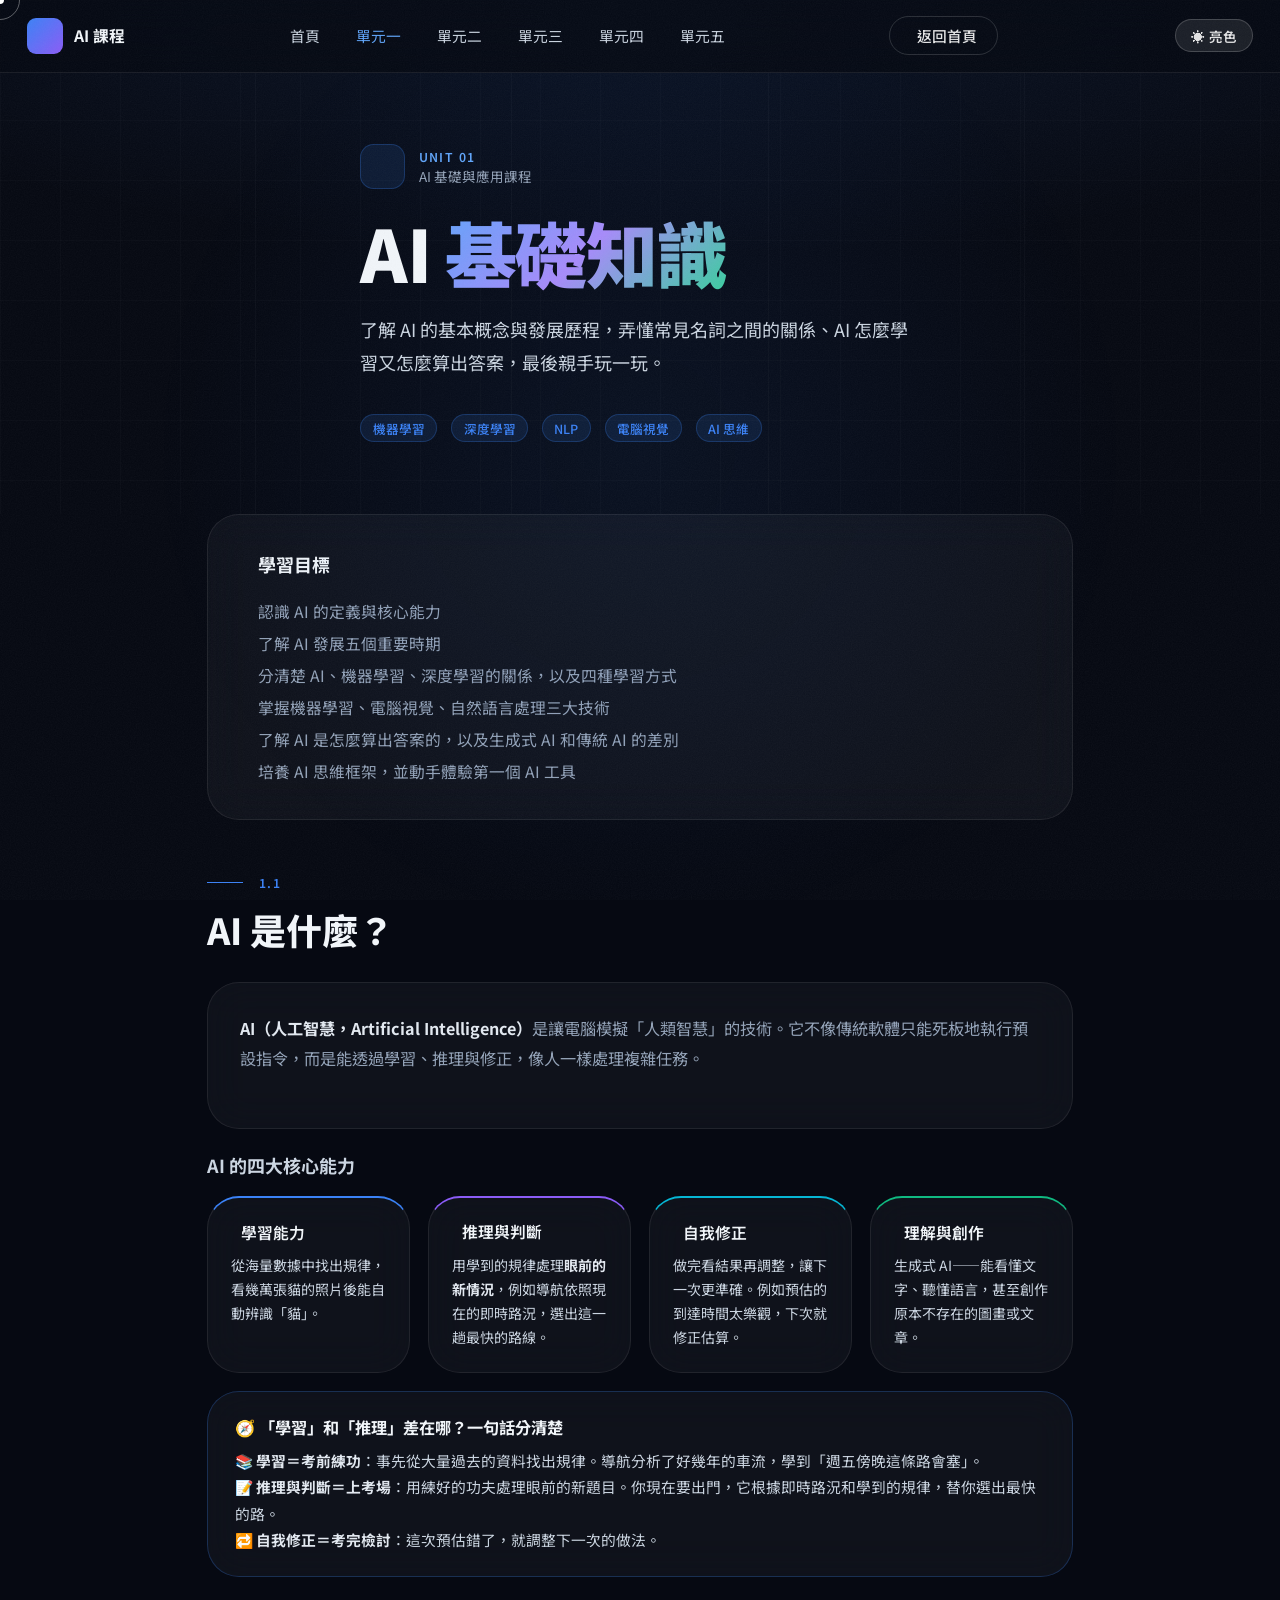
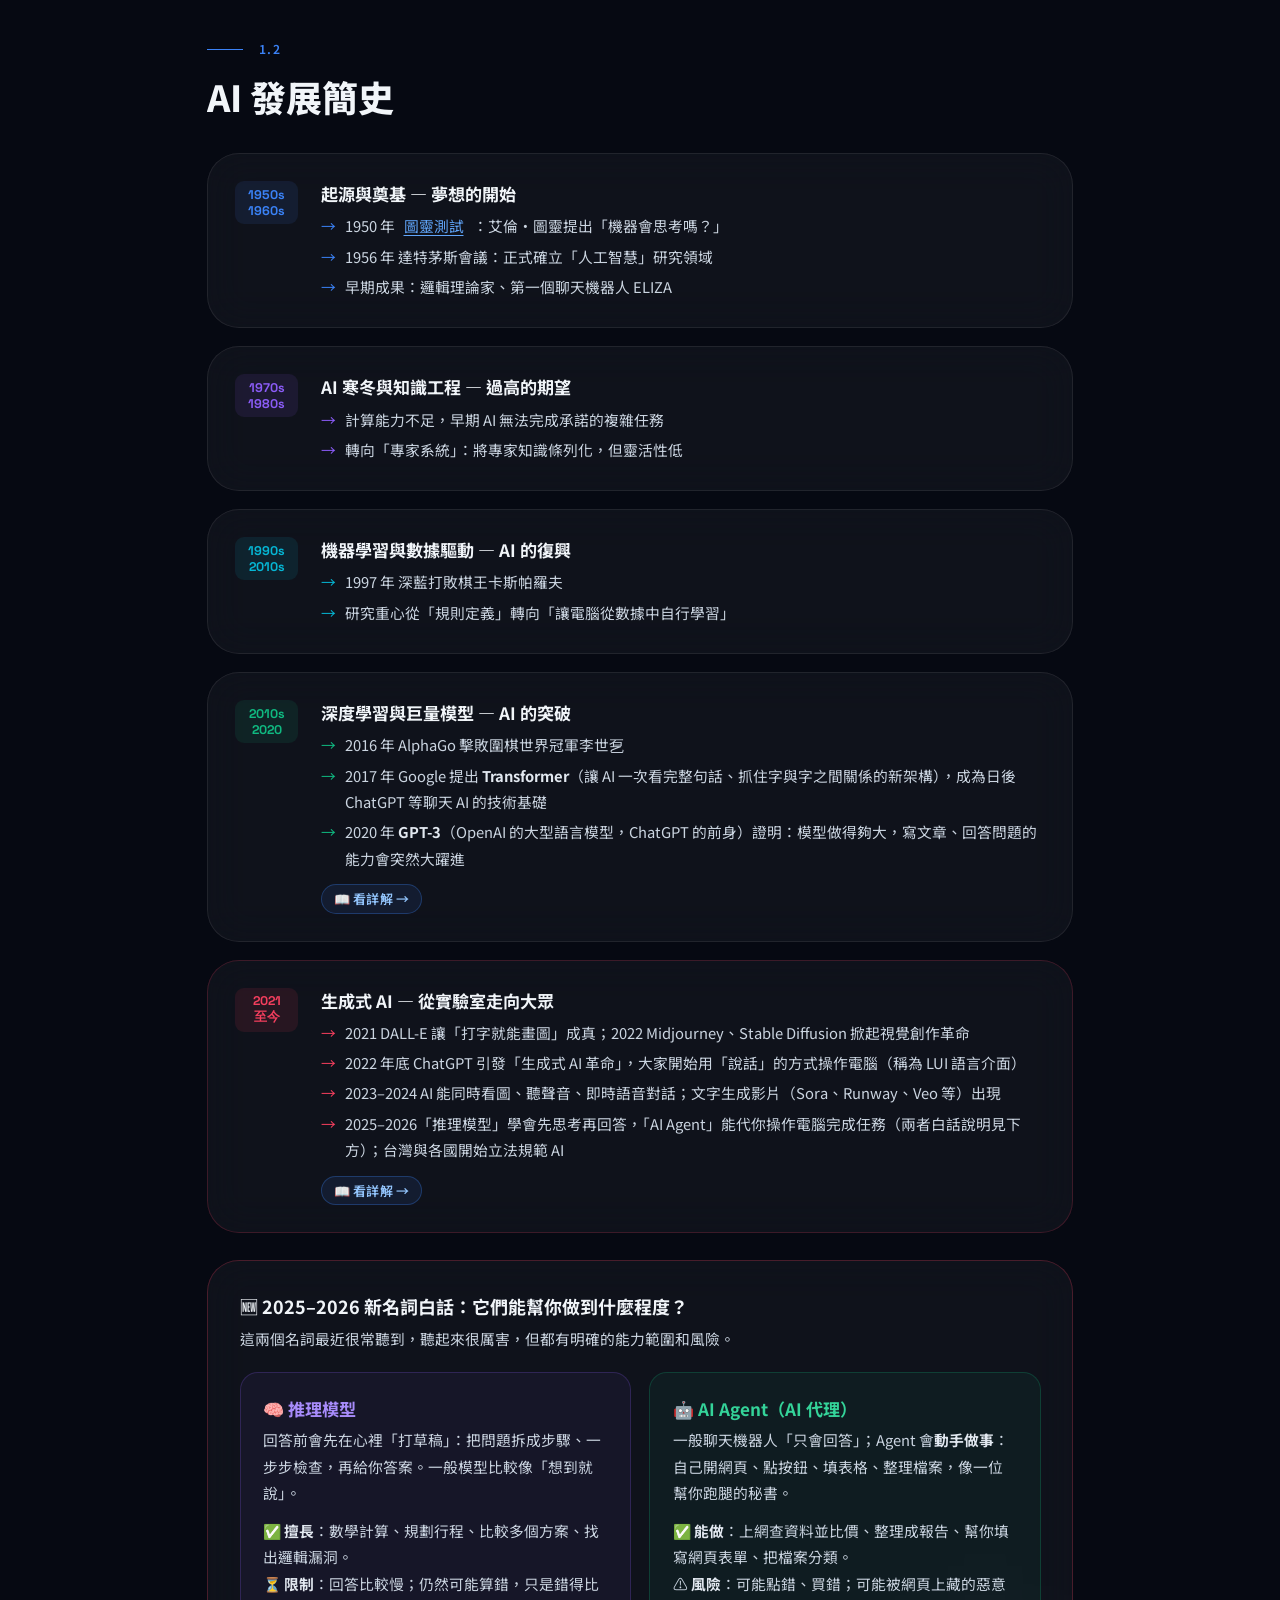
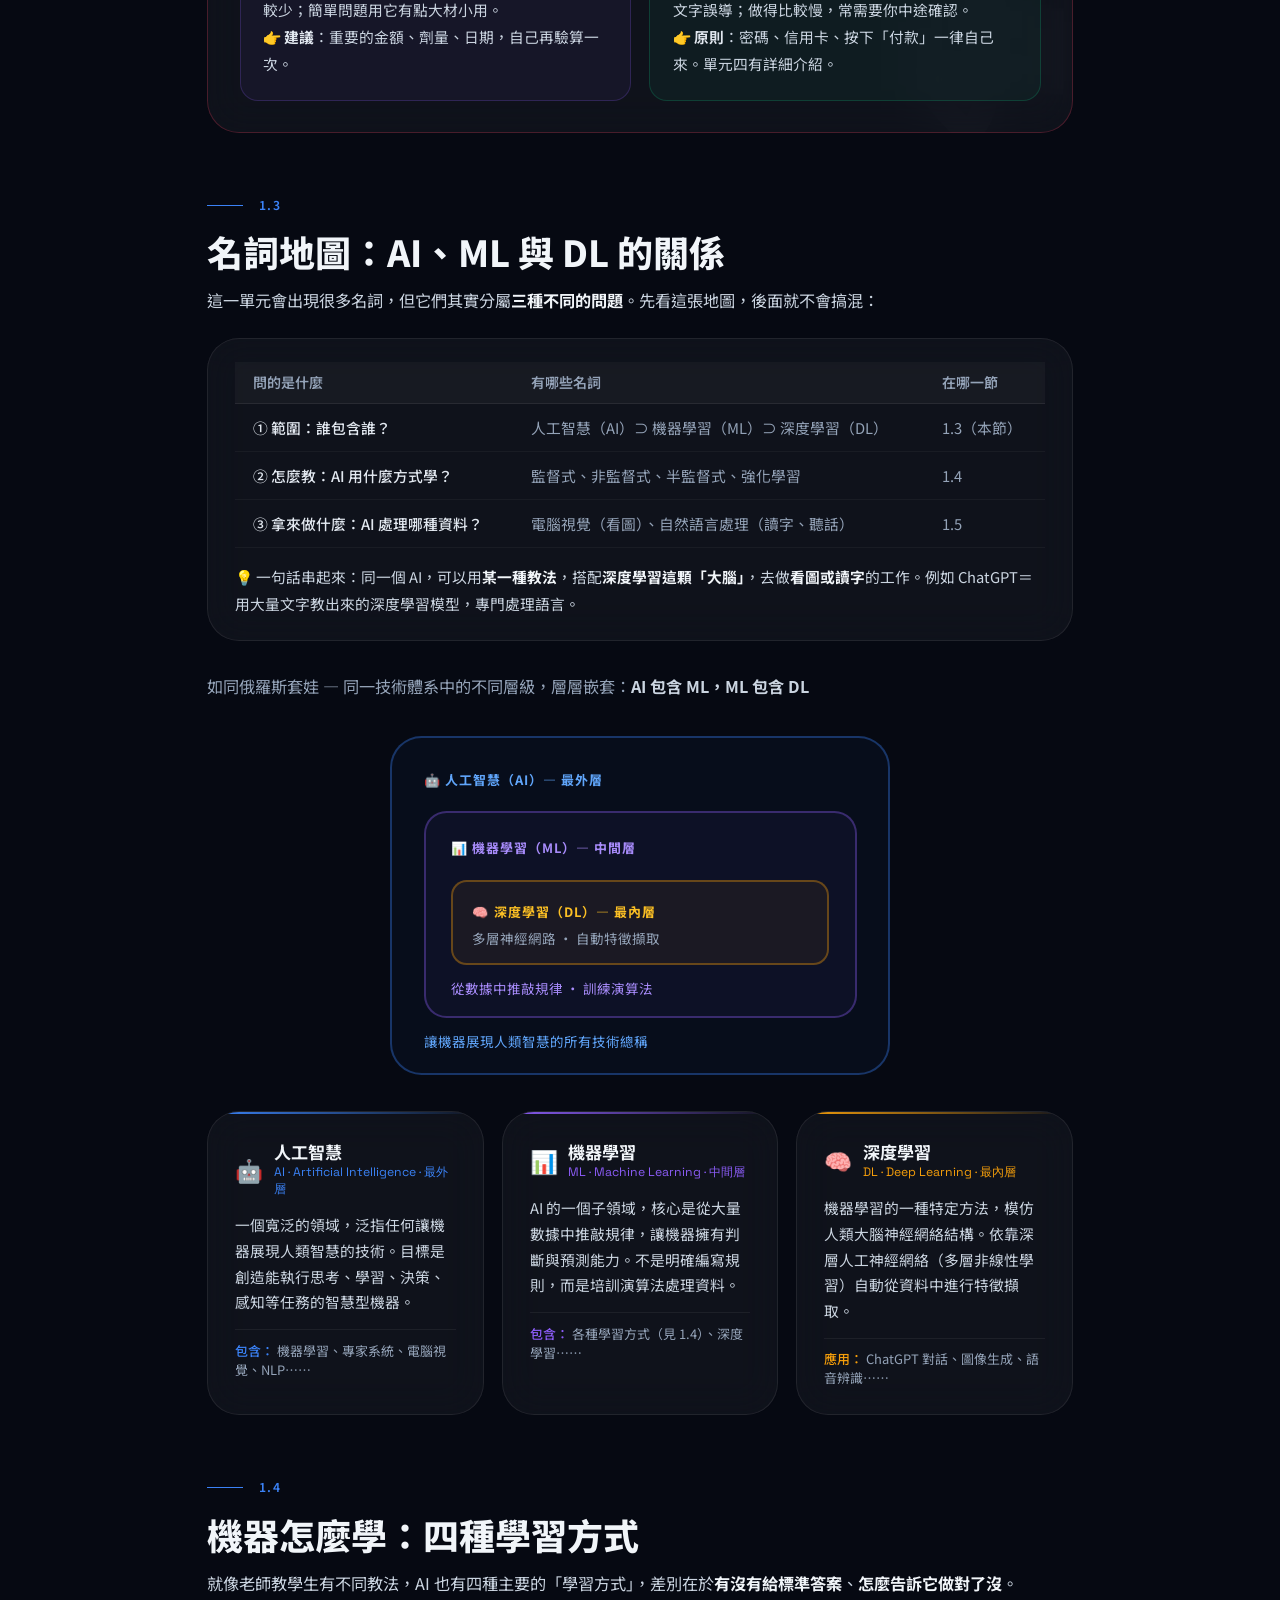
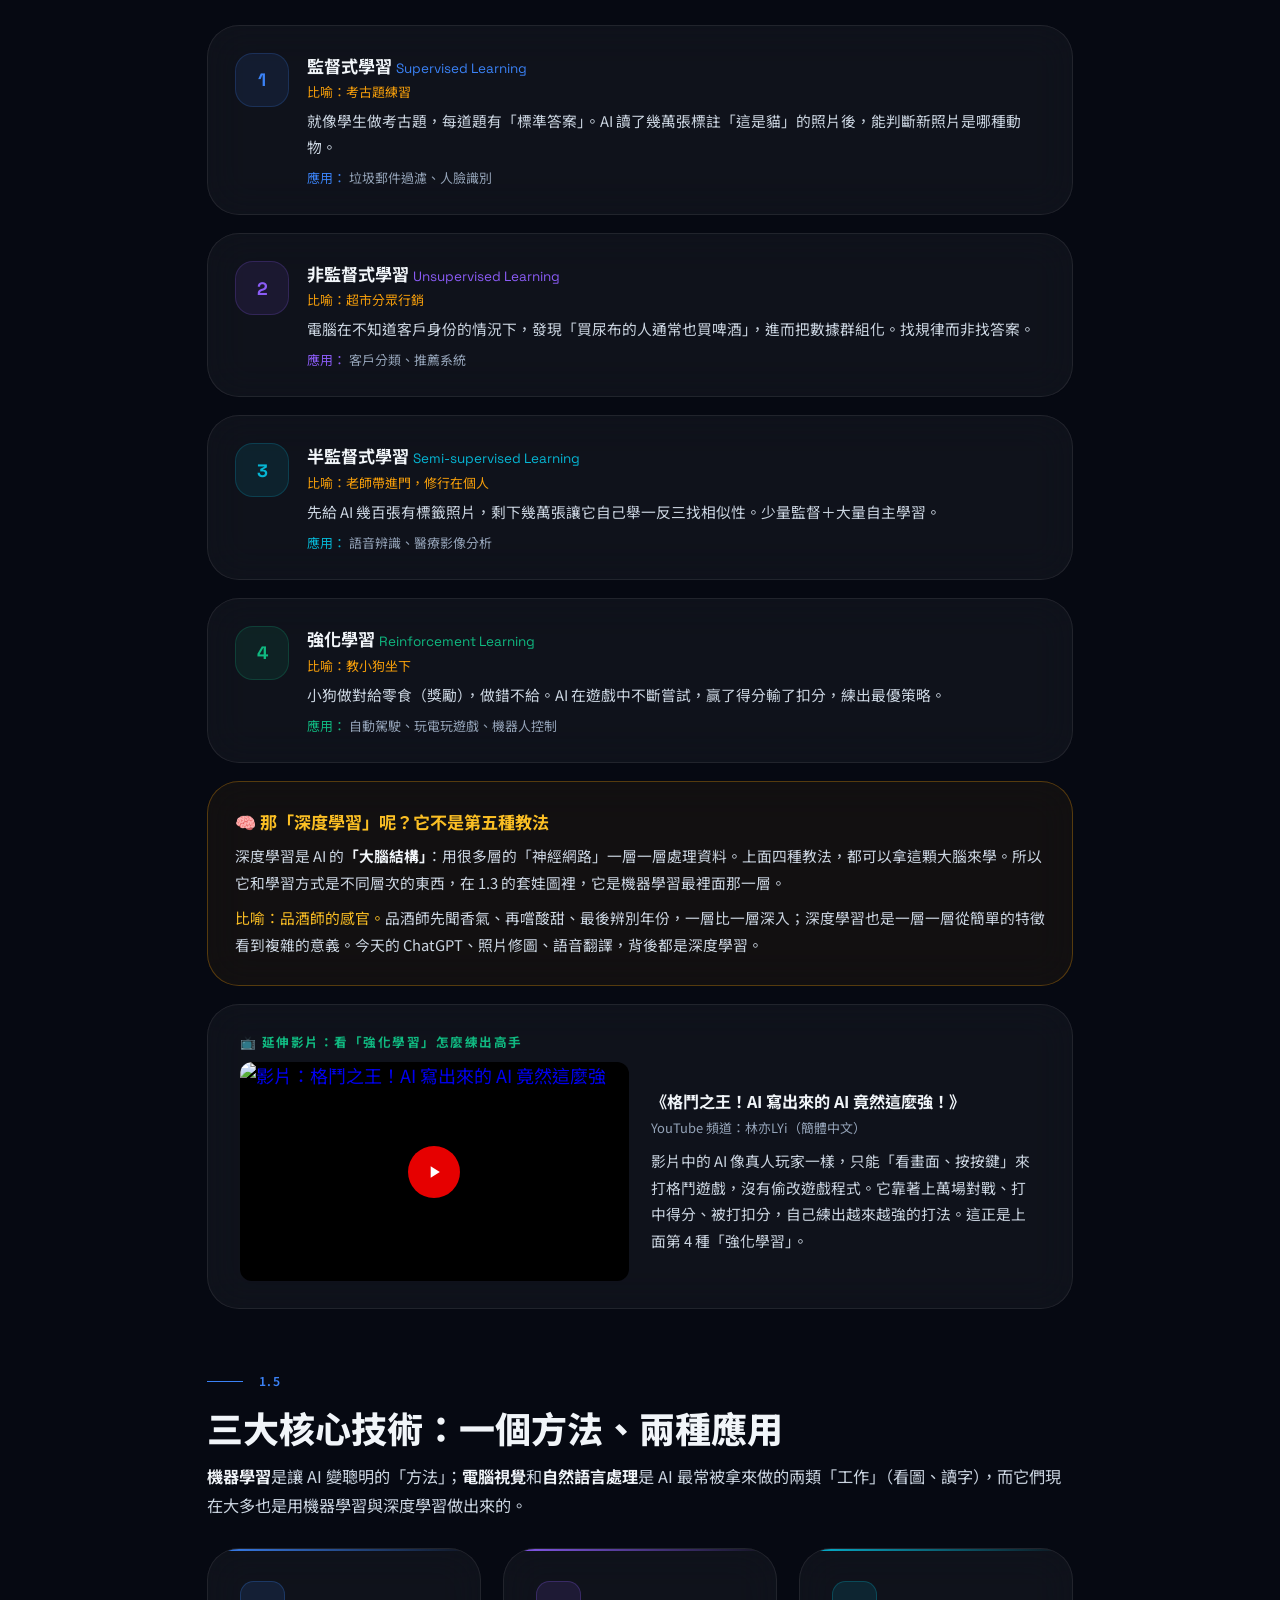
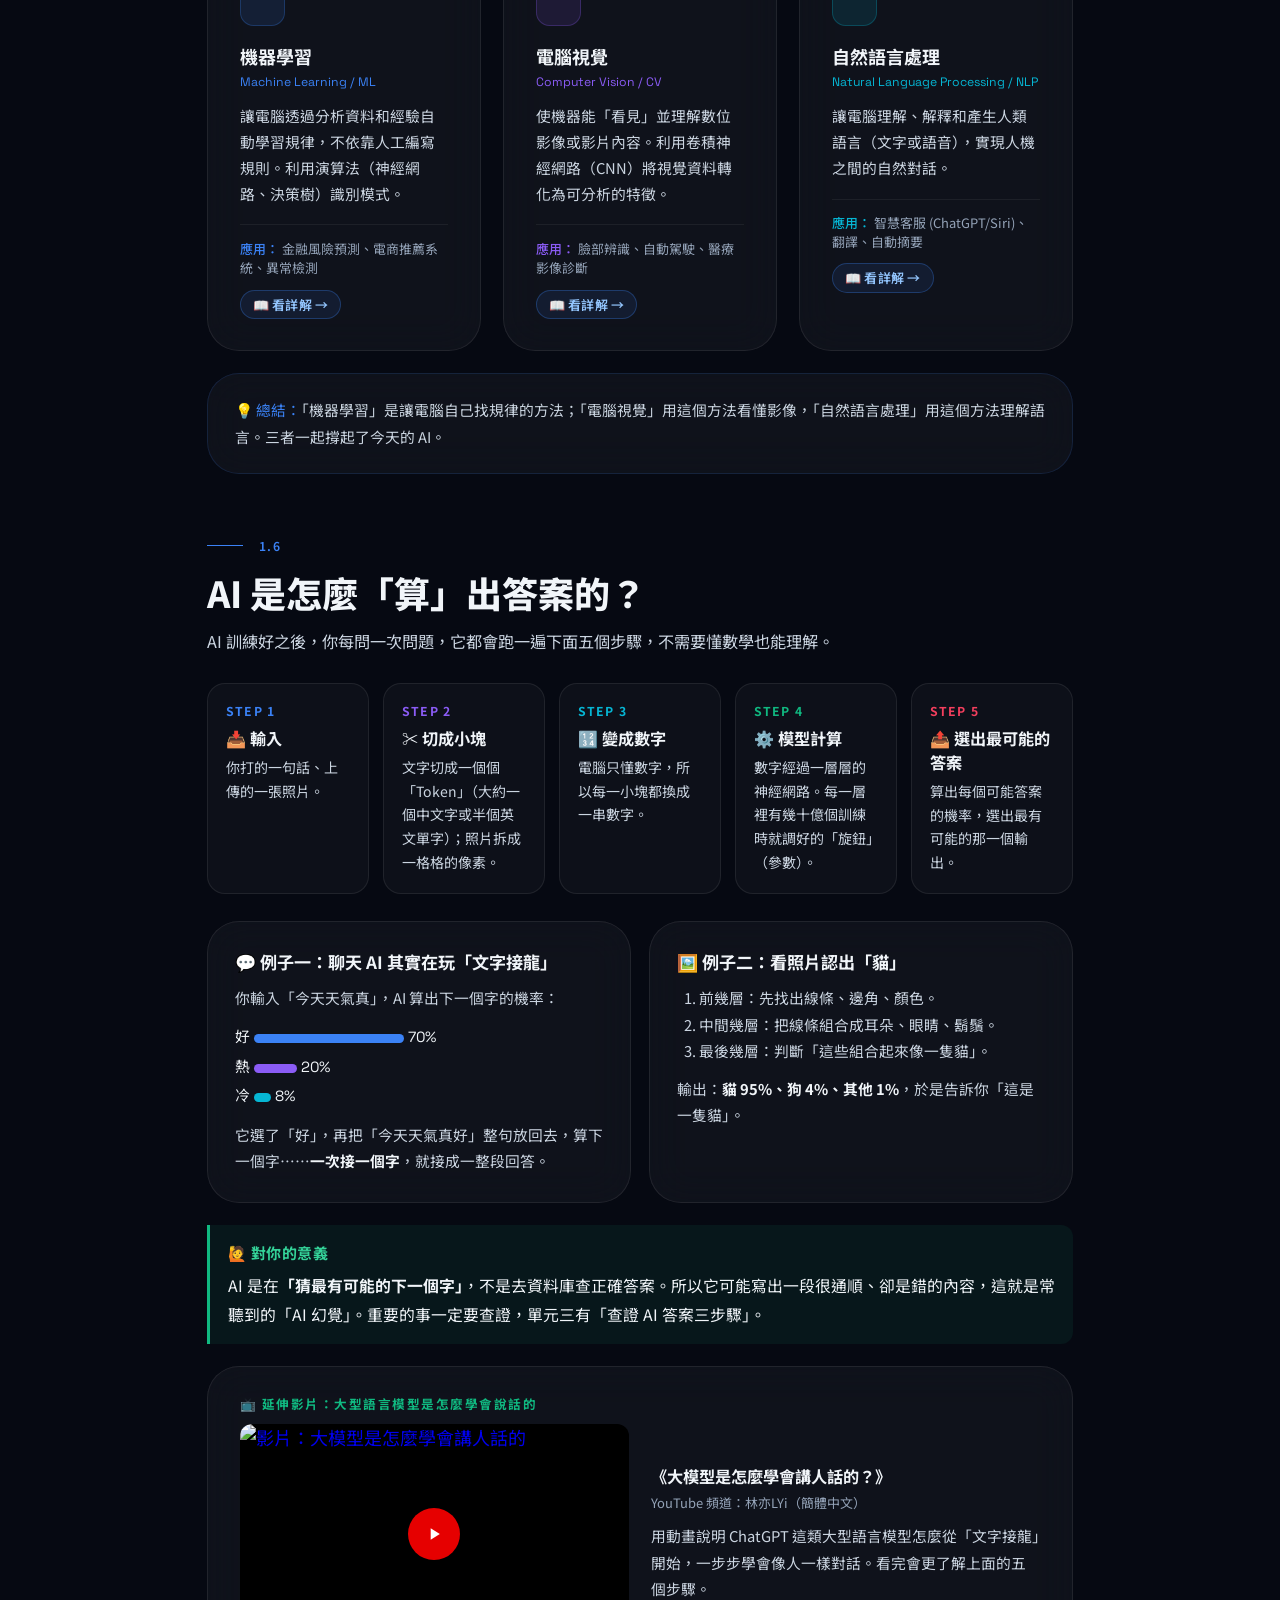
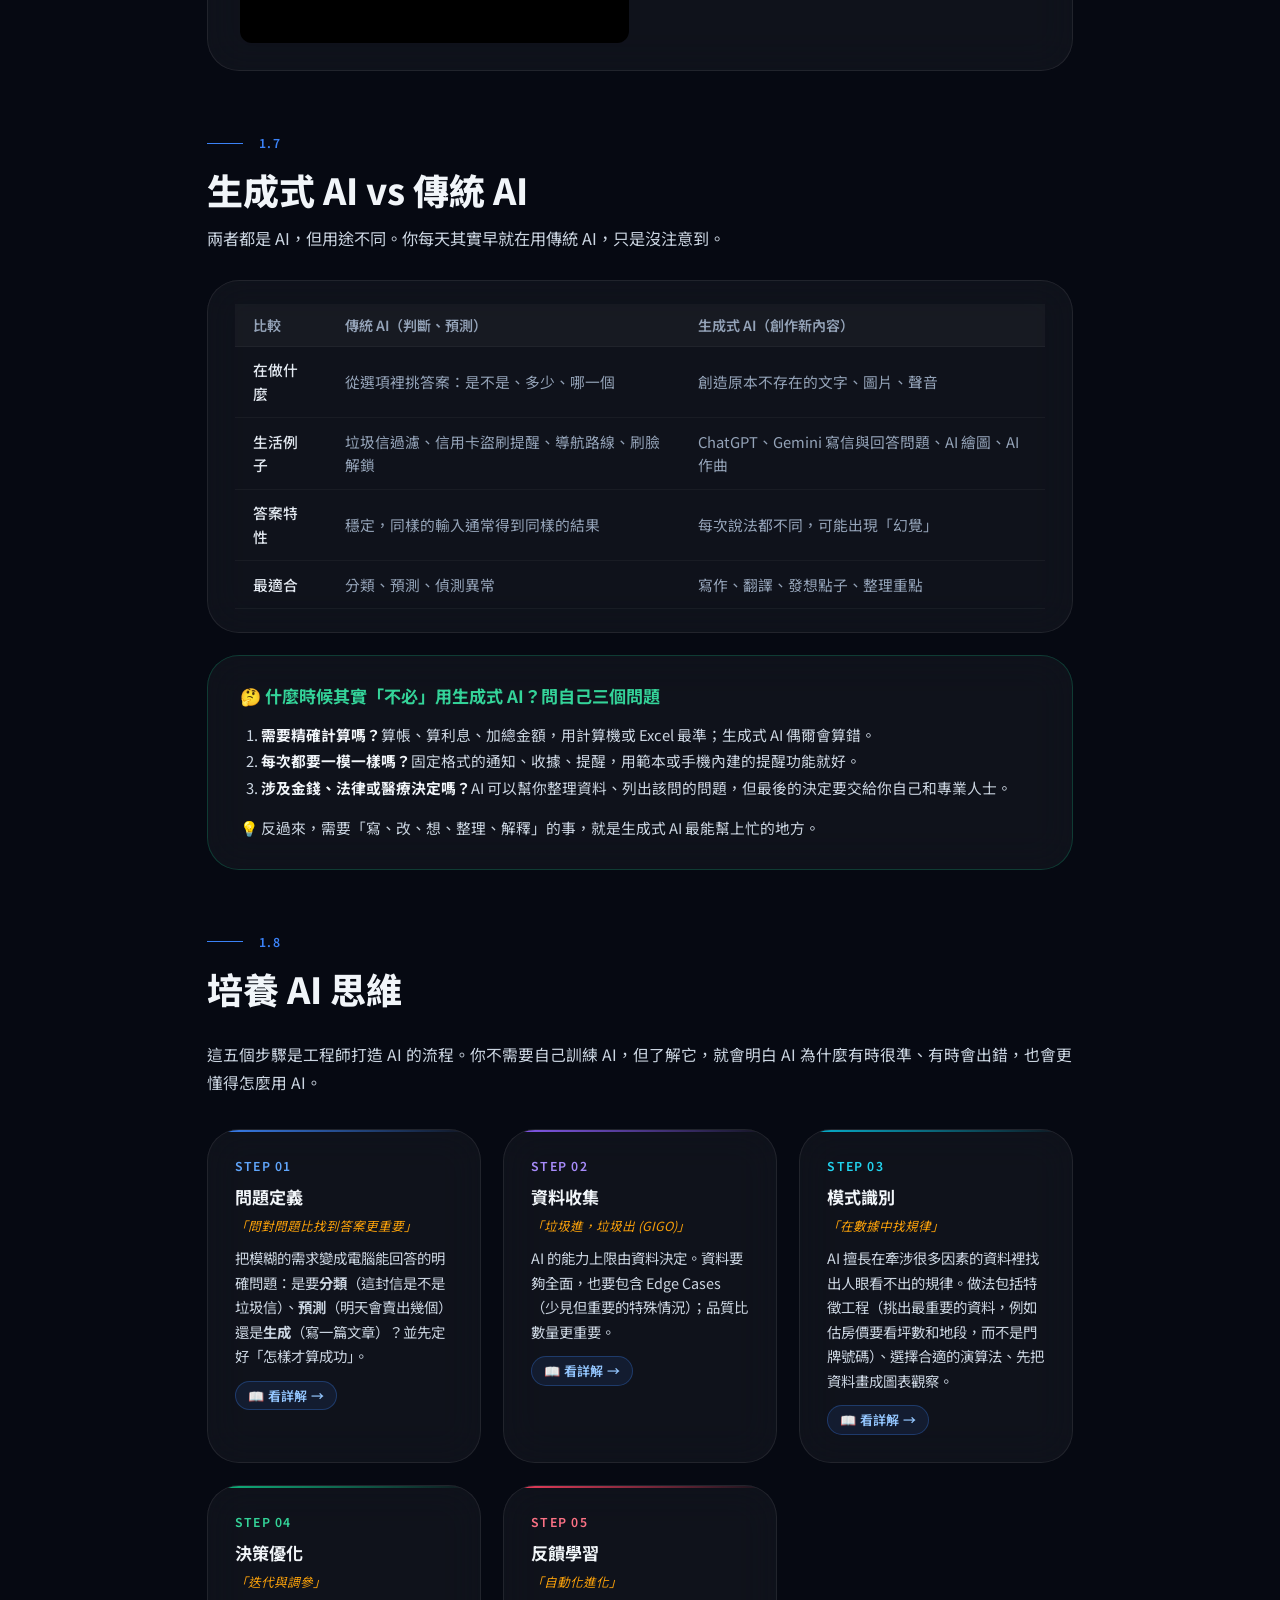
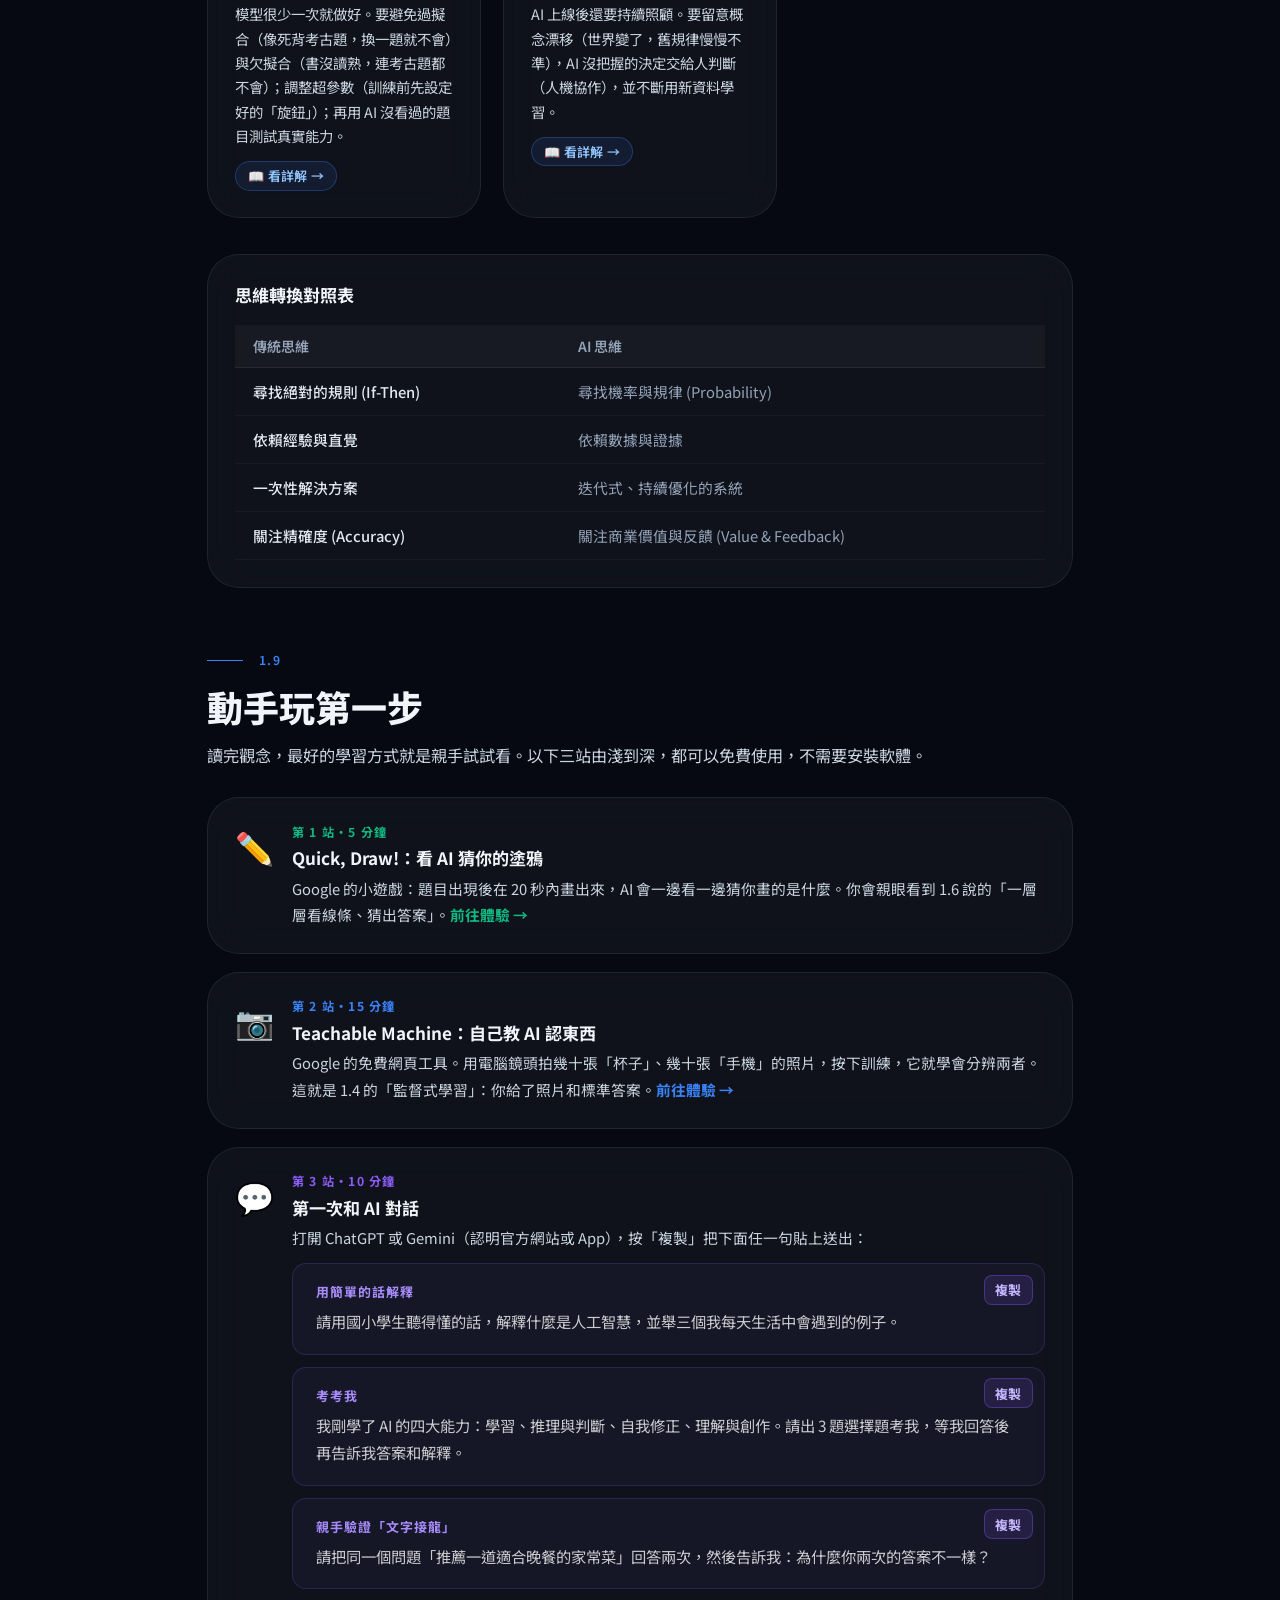
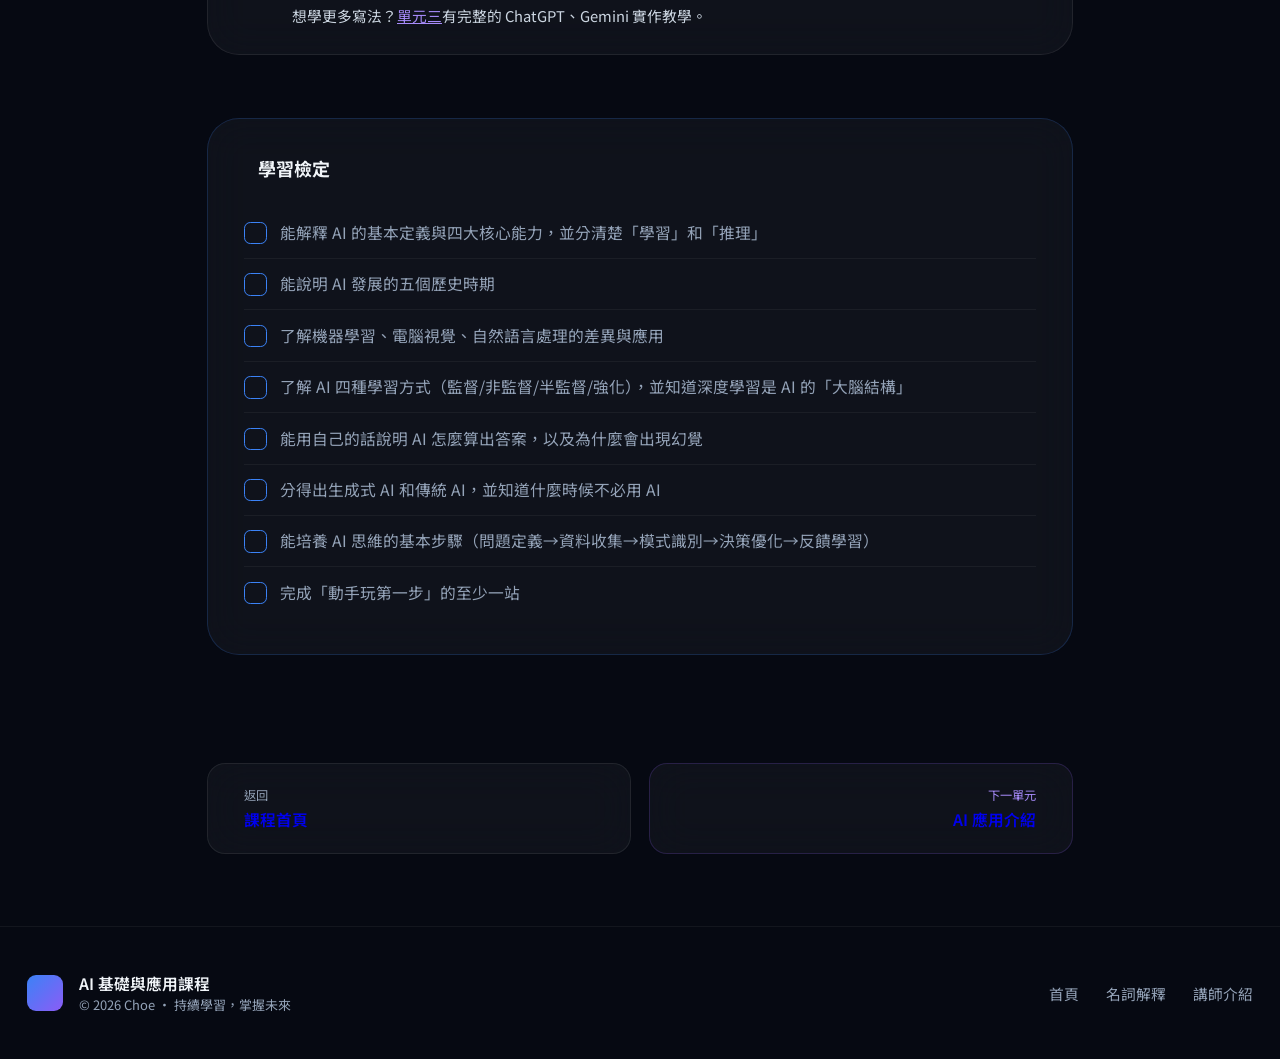
==== commit bde6b825: "feat: units 1-4 — beginner feedback revisions and 2026 fact updates Unit 1: reorder into 1.1–1.9 wit" ====
--- a/unit1.html
+++ b/unit1.html
@@ -59,6 +59,12 @@
     .sonar::after{content:'';position:absolute;inset:-2px;border-radius:inherit;border:1px solid currentColor;opacity:0;animation:sonar 2.5s ease-out infinite;}
     @keyframes sonar{0%{transform:scale(1);opacity:.5}100%{transform:scale(1.6);opacity:0}}
     .checklist-item{display:flex;align-items:flex-start;gap:.75rem;padding:.75rem 0;border-bottom:1px solid rgba(255,255,255,.05);}
+    .prompt-block{position:relative;background:rgba(139,92,246,.05);border:1px solid rgba(139,92,246,.2);border-radius:14px;padding:1rem 1.25rem;margin-top:.65rem;}
+    .prompt-block .prompt-label{display:block;font-size:.72rem;font-weight:700;letter-spacing:.08em;color:#A78BFA;margin-bottom:.4rem;padding-right:4.5rem;}
+    .prompt-block pre{white-space:pre-wrap;word-break:break-word;font-family:'Noto Sans TC',sans-serif;font-size:.85rem;line-height:1.8;color:rgba(255,255,255,.78);margin:0;}
+    .copy-btn{position:absolute;top:.6rem;right:.6rem;background:rgba(139,92,246,.14);border:1px solid rgba(139,92,246,.35);color:#C4B5FD;border-radius:8px;padding:.25rem .6rem;font-size:.72rem;font-weight:700;cursor:pointer;font-family:'Noto Sans TC',sans-serif;}
+    .copy-btn:hover{background:rgba(139,92,246,.28);}
+    .copy-btn.copied{background:rgba(34,197,94,.15);border-color:rgba(34,197,94,.4);color:#4ADE80;}
     .check-icon{width:1.25rem;height:1.25rem;border-radius:.35rem;border:1.5px solid var(--accent);display:flex;align-items:center;justify-content:center;flex-shrink:0;margin-top:.05rem;}
   </style>
 <link rel="stylesheet" href="theme.css">
@@ -111,7 +117,7 @@
       <h1 style="font-size:clamp(2.2rem,6vw,4rem);font-weight:900;letter-spacing:-.02em;line-height:1.1;margin-bottom:1.25rem;">
         AI <span class="gradient-text">基礎知識</span>
       </h1>
-      <p style="color:#CBD5E1;font-size:1rem;line-height:1.8;max-width:560px;margin-bottom:2rem;">了解 AI 的基本概念與發展歷程，掌握機器學習、電腦視覺、自然語言處理三大核心技術，培養 AI 思維框架。</p>
+      <p style="color:#CBD5E1;font-size:1rem;line-height:1.8;max-width:560px;margin-bottom:2rem;">了解 AI 的基本概念與發展歷程，弄懂常見名詞之間的關係、AI 怎麼學習又怎麼算出答案，最後親手玩一玩。</p>
       <div style="display:flex;gap:.75rem;flex-wrap:wrap;">
         <span class="tag" style="color:#3B82F6;border-color:var(--accent-border);background:var(--accent-dim);">機器學習</span>
         <span class="tag" style="color:#3B82F6;border-color:var(--accent-border);background:var(--accent-dim);">深度學習</span>
@@ -134,8 +140,10 @@
       <div style="display:flex;flex-direction:column;gap:.5rem;">
         <div style="display:flex;align-items:center;gap:.75rem;"><iconify-icon icon="mdi:check-circle" width="18" style="color:#3B82F6;flex-shrink:0;"></iconify-icon><span style="font-size:.875rem;color:#94A3B8;">認識 AI 的定義與核心能力</span></div>
         <div style="display:flex;align-items:center;gap:.75rem;"><iconify-icon icon="mdi:check-circle" width="18" style="color:#3B82F6;flex-shrink:0;"></iconify-icon><span style="font-size:.875rem;color:#94A3B8;">了解 AI 發展五個重要時期</span></div>
+        <div style="display:flex;align-items:center;gap:.75rem;"><iconify-icon icon="mdi:check-circle" width="18" style="color:#3B82F6;flex-shrink:0;"></iconify-icon><span style="font-size:.875rem;color:#94A3B8;">分清楚 AI、機器學習、深度學習的關係，以及四種學習方式</span></div>
         <div style="display:flex;align-items:center;gap:.75rem;"><iconify-icon icon="mdi:check-circle" width="18" style="color:#3B82F6;flex-shrink:0;"></iconify-icon><span style="font-size:.875rem;color:#94A3B8;">掌握機器學習、電腦視覺、自然語言處理三大技術</span></div>
-        <div style="display:flex;align-items:center;gap:.75rem;"><iconify-icon icon="mdi:check-circle" width="18" style="color:#3B82F6;flex-shrink:0;"></iconify-icon><span style="font-size:.875rem;color:#94A3B8;">培養 AI 思維框架</span></div>
+        <div style="display:flex;align-items:center;gap:.75rem;"><iconify-icon icon="mdi:check-circle" width="18" style="color:#3B82F6;flex-shrink:0;"></iconify-icon><span style="font-size:.875rem;color:#94A3B8;">了解 AI 是怎麼算出答案的，以及生成式 AI 和傳統 AI 的差別</span></div>
+        <div style="display:flex;align-items:center;gap:.75rem;"><iconify-icon icon="mdi:check-circle" width="18" style="color:#3B82F6;flex-shrink:0;"></iconify-icon><span style="font-size:.875rem;color:#94A3B8;">培養 AI 思維框架，並動手體驗第一個 AI 工具</span></div>
       </div>
     </div>
 
@@ -161,14 +169,14 @@
             <iconify-icon icon="mdi:lightbulb-outline" width="18" style="color:#8B5CF6;"></iconify-icon>
             <span style="font-weight:600;font-size:.875rem;">推理與判斷</span>
           </div>
-          <p style="font-size:.78rem;color:#CBD5E1;line-height:1.7;">分析資訊並給出建議，例如導航根據車流量判斷最快路線。</p>
+          <p style="font-size:.78rem;color:#CBD5E1;line-height:1.7;">用學到的規律處理<strong style="color:#E2E8F0;">眼前的新情況</strong>，例如導航依照現在的即時路況，選出這一趟最快的路線。</p>
         </div>
         <div class="glass" style="padding:1.25rem;border-top:2px solid #06B6D4;">
           <div style="display:flex;align-items:center;gap:.6rem;margin-bottom:.6rem;">
             <iconify-icon icon="mdi:refresh" width="18" style="color:#06B6D4;"></iconify-icon>
             <span style="font-weight:600;font-size:.875rem;">自我修正</span>
           </div>
-          <p style="font-size:.78rem;color:#CBD5E1;line-height:1.7;">根據執行結果反饋調整模型，讓下一次的表現更準確。</p>
+          <p style="font-size:.78rem;color:#CBD5E1;line-height:1.7;">做完看結果再調整，讓下一次更準確。例如預估的到達時間太樂觀，下次就修正估算。</p>
         </div>
         <div class="glass" style="padding:1.25rem;border-top:2px solid #10B981;">
           <div style="display:flex;align-items:center;gap:.6rem;margin-bottom:.6rem;">
@@ -177,6 +185,15 @@
           </div>
           <p style="font-size:.78rem;color:#CBD5E1;line-height:1.7;">生成式 AI——能看懂文字、聽懂語言，甚至創作原本不存在的圖畫或文章。</p>
         </div>
+      </div>
+
+      <div class="glass" style="padding:1.25rem 1.5rem;margin-top:1rem;border-color:rgba(59,130,246,.25);">
+        <p style="font-size:.9rem;font-weight:700;margin-bottom:.5rem;">🧭 「學習」和「推理」差在哪？一句話分清楚</p>
+        <ul style="font-size:.82rem;color:#CBD5E1;line-height:1.8;list-style:none;padding:0;">
+          <li>📚 <strong style="color:#E2E8F0;">學習＝考前練功</strong>：事先從大量過去的資料找出規律。導航分析了好幾年的車流，學到「週五傍晚這條路會塞」。</li>
+          <li>📝 <strong style="color:#E2E8F0;">推理與判斷＝上考場</strong>：用練好的功夫處理眼前的新題目。你現在要出門，它根據即時路況和學到的規律，替你選出最快的路。</li>
+          <li>🔁 <strong style="color:#E2E8F0;">自我修正＝考完檢討</strong>：這次預估錯了，就調整下一次的做法。</li>
+        </ul>
       </div>
     </section>
 
@@ -227,7 +244,15 @@
           </div>
         </div>
 
-        <div class="glass rev" style="padding:1.5rem;display:flex;gap:1.25rem;align-items:flex-start;">
+        <div class="glass rev" data-detail data-detail-title="2010s–2020：Transformer 和 GPT-3 為什麼重要？" data-detail-color="#10B981" style="padding:1.5rem;display:flex;gap:1.25rem;align-items:flex-start;">
+          <template class="detail-tpl">
+            <p class="dm-plain">這個時期有兩個名詞特別重要，因為它們直接造就了今天的 ChatGPT。</p>
+            <ul class="dm-facts">
+              <li><b>Transformer 解決了什麼問題？</b>以前的 AI 讀句子像用手指一個字一個字往下指，句子一長，讀到後面就忘了前面。Transformer 改成「一眼看完整句話」，同時判斷每個字和其他字的關係，例如知道「他把蘋果給了妹妹，因為<strong>她</strong>餓了」裡的「她」指的是妹妹。</li>
+              <li><b>GPT-3 為什麼是里程碑？</b>OpenAI 把 Transformer 做得非常大、讀了非常多文字。結果發現：模型夠大之後，它不只會接龍，還會寫信、翻譯、回答問題，像是「突然開竅」。兩年後的 ChatGPT 就是在這個基礎上做成的。</li>
+            </ul>
+            <div class="dm-analogy">AlphaGo 證明 AI 能在單一領域打敗人類；Transformer 和 GPT-3 則讓 AI 開始「什麼都能聊一點」。</div>
+          </template>
           <div style="flex-shrink:0;text-align:center;min-width:3.5rem;">
             <div style="font-size:.7rem;font-family:'Space Grotesk',sans-serif;font-weight:700;color:#10B981;background:rgba(16,185,129,.1);border-radius:.5rem;padding:.3rem .5rem;">2010s<br>2020</div>
           </div>
@@ -235,13 +260,21 @@
             <h3 style="font-size:.95rem;font-weight:700;margin-bottom:.4rem;">深度學習與巨量模型 — AI 的突破</h3>
             <ul style="color:#CBD5E1;font-size:.82rem;line-height:1.8;list-style:none;padding:0;">
               <li style="display:flex;gap:.5rem;margin-bottom:.2rem;"><span style="color:#10B981;">→</span> 2016 年 AlphaGo 擊敗圍棋世界冠軍李世乭</li>
-              <li style="display:flex;gap:.5rem;margin-bottom:.2rem;"><span style="color:#10B981;">→</span> 2017 年 Google 提出 Transformer 架構，成為日後 ChatGPT 等聊天 AI 的技術基礎</li>
-              <li style="display:flex;gap:.5rem;"><span style="color:#10B981;">→</span> 2020 年 GPT-3 展現驚人的文本生成能力</li>
+              <li style="display:flex;gap:.5rem;margin-bottom:.2rem;"><span style="color:#10B981;">→</span> <span>2017 年 Google 提出 <strong style="color:#E2E8F0;">Transformer</strong>（讓 AI 一次看完整句話、抓住字與字之間關係的新架構），成為日後 ChatGPT 等聊天 AI 的技術基礎</span></li>
+              <li style="display:flex;gap:.5rem;"><span style="color:#10B981;">→</span> <span>2020 年 <strong style="color:#E2E8F0;">GPT-3</strong>（OpenAI 的大型語言模型，ChatGPT 的前身）證明：模型做得夠大，寫文章、回答問題的能力會突然大躍進</span></li>
             </ul>
           </div>
         </div>
 
-        <div class="glass rev" style="padding:1.5rem;display:flex;gap:1.25rem;align-items:flex-start;border-color:rgba(244,63,94,.2);">
+        <div class="glass rev" data-detail data-detail-title="2021 至今：生成式 AI 的關鍵名詞" data-detail-color="#F43F5E" style="padding:1.5rem;display:flex;gap:1.25rem;align-items:flex-start;border-color:rgba(244,63,94,.2);">
+          <template class="detail-tpl">
+            <p class="dm-plain">「生成式 AI」指的是會<strong>創造新內容</strong>的 AI：寫文章、畫圖、作曲、做影片。以前的 AI 大多只會判斷和預測（例如「這是不是垃圾信」）。</p>
+            <ul class="dm-facts">
+              <li><b>LUI（語言介面）是什麼？</b>以前用電腦要學選單、按鈕在哪裡（圖形介面）；現在直接用說的、打字描述就好：「幫我把這份報告縮短成一頁」。這種「用人話操作電腦」的方式就叫語言介面。</li>
+              <li><b>多模態是什麼？</b>AI 不只看得懂文字，也能同時處理圖片、聲音、影片，例如拍一張照片問它問題。</li>
+              <li><b>推理模型、AI Agent</b>這兩個最新的名詞，頁面上「2025–2026 新名詞白話」有完整說明。</li>
+            </ul>
+          </template>
           <div style="flex-shrink:0;text-align:center;min-width:3.5rem;">
             <div style="font-size:.7rem;font-family:'Space Grotesk',sans-serif;font-weight:700;color:#F43F5E;background:rgba(244,63,94,.1);border-radius:.5rem;padding:.3rem .5rem;">2021<br>至今</div>
           </div>
@@ -251,88 +284,55 @@
               <li style="display:flex;gap:.5rem;margin-bottom:.2rem;"><span style="color:#F43F5E;">→</span> 2021 DALL-E 讓「打字就能畫圖」成真；2022 Midjourney、Stable Diffusion 掀起視覺創作革命</li>
               <li style="display:flex;gap:.5rem;margin-bottom:.2rem;"><span style="color:#F43F5E;">→</span> 2022 年底 ChatGPT 引發「生成式 AI 革命」，大家開始用「說話」的方式操作電腦（稱為 LUI 語言介面）</li>
               <li style="display:flex;gap:.5rem;margin-bottom:.2rem;"><span style="color:#F43F5E;">→</span> 2023–2024 AI 能同時看圖、聽聲音、即時語音對話；文字生成影片（Sora、Runway、Veo 等）出現</li>
-              <li style="display:flex;gap:.5rem;"><span style="color:#F43F5E;">→</span> 2025–2026「推理模型」學會先思考再回答，AI Agent 能代你操作電腦完成任務；台灣與各國開始立法規範 AI</li>
+              <li style="display:flex;gap:.5rem;"><span style="color:#F43F5E;">→</span> 2025–2026「推理模型」學會先思考再回答，「AI Agent」能代你操作電腦完成任務（兩者白話說明見下方）；台灣與各國開始立法規範 AI</li>
             </ul>
           </div>
         </div>
 
       </div>
+
+      <div class="glass rev" style="padding:1.75rem;margin-top:1.5rem;position:relative;z-index:1;border-color:rgba(244,63,94,.25);">
+        <h3 style="font-size:1rem;font-weight:700;margin-bottom:.4rem;">🆕 2025–2026 新名詞白話：它們能幫你做到什麼程度？</h3>
+        <p style="font-size:.82rem;color:#CBD5E1;line-height:1.8;margin-bottom:1.1rem;">這兩個名詞最近很常聽到，聽起來很厲害，但都有明確的能力範圍和風險。</p>
+        <div style="display:grid;grid-template-columns:repeat(auto-fit,minmax(260px,1fr));gap:1rem;">
+          <div style="padding:1.25rem;border-radius:1rem;background:rgba(139,92,246,.06);border:1px solid rgba(139,92,246,.22);">
+            <div style="font-weight:700;font-size:.95rem;margin-bottom:.35rem;color:#A78BFA;">🧠 推理模型</div>
+            <p style="font-size:.82rem;color:#CBD5E1;line-height:1.8;margin-bottom:.6rem;">回答前會先在心裡「打草稿」：把問題拆成步驟、一步步檢查，再給你答案。一般模型比較像「想到就說」。</p>
+            <ul style="font-size:.82rem;color:#CBD5E1;line-height:1.8;list-style:none;padding:0;">
+              <li>✅ <strong style="color:#E2E8F0;">擅長</strong>：數學計算、規劃行程、比較多個方案、找出邏輯漏洞。</li>
+              <li>⏳ <strong style="color:#E2E8F0;">限制</strong>：回答比較慢；仍然可能算錯，只是錯得比較少；簡單問題用它有點大材小用。</li>
+              <li>👉 <strong style="color:#E2E8F0;">建議</strong>：重要的金額、劑量、日期，自己再驗算一次。</li>
+            </ul>
+          </div>
+          <div style="padding:1.25rem;border-radius:1rem;background:rgba(16,185,129,.06);border:1px solid rgba(16,185,129,.22);">
+            <div style="font-weight:700;font-size:.95rem;margin-bottom:.35rem;color:#34D399;">🤖 AI Agent（AI 代理）</div>
+            <p style="font-size:.82rem;color:#CBD5E1;line-height:1.8;margin-bottom:.6rem;">一般聊天機器人「只會回答」；Agent 會<strong style="color:#E2E8F0;">動手做事</strong>：自己開網頁、點按鈕、填表格、整理檔案，像一位幫你跑腿的秘書。</p>
+            <ul style="font-size:.82rem;color:#CBD5E1;line-height:1.8;list-style:none;padding:0;">
+              <li>✅ <strong style="color:#E2E8F0;">能做</strong>：上網查資料並比價、整理成報告、幫你填寫網頁表單、把檔案分類。</li>
+              <li>⚠️ <strong style="color:#E2E8F0;">風險</strong>：可能點錯、買錯；可能被網頁上藏的惡意文字誤導；做得比較慢，常需要你中途確認。</li>
+              <li>👉 <strong style="color:#E2E8F0;">原則</strong>：密碼、信用卡、按下「付款」一律自己來。單元四有詳細介紹。</li>
+            </ul>
+          </div>
+        </div>
+      </div>
     </section>
 
-    <!-- Section 1.3: Core technologies -->
+    <!-- Section: AI / ML / DL Relationship -->
     <section class="rev" style="margin-bottom:3.5rem;">
       <div class="section-label"><span>1.3</span></div>
-      <h2 style="font-size:clamp(1.4rem,3vw,2rem);font-weight:800;margin-bottom:1.5rem;">三大核心技術</h2>
-
-      <div style="display:grid;grid-template-columns:repeat(auto-fill,minmax(260px,1fr));gap:1.25rem;">
-        <div class="glass rev" data-detail data-detail-title="機器學習：讓電腦自己找規律" data-detail-color="#3B82F6" style="padding:1.75rem;position:relative;overflow:hidden;">
-          <div style="position:absolute;top:0;left:0;right:0;height:2px;background:linear-gradient(90deg,#3B82F6,transparent);"></div>
-          <div style="width:2.5rem;height:2.5rem;border-radius:.75rem;background:rgba(59,130,246,.12);border:1px solid rgba(59,130,246,.25);display:flex;align-items:center;justify-content:center;margin-bottom:1rem;">
-            <iconify-icon icon="mdi:chart-line" width="20" style="color:#3B82F6;"></iconify-icon>
-          </div>
-          <h3 style="font-size:1rem;font-weight:700;margin-bottom:.25rem;">機器學習</h3>
-          <p style="font-size:.68rem;color:#3B82F6;margin-bottom:.75rem;font-family:'Space Grotesk',sans-serif;">Machine Learning / ML</p>
-          <p style="font-size:.82rem;color:#CBD5E1;line-height:1.75;margin-bottom:1rem;">讓電腦透過分析資料和經驗自動學習規律，不依靠人工編寫規則。利用演算法（神經網路、決策樹）識別模式。</p>
-          <div style="border-top:1px solid rgba(255,255,255,.06);padding-top:.75rem;">
-            <p style="font-size:.72rem;color:#94A3B8;"><span style="color:#3B82F6;font-weight:500;">應用：</span> 金融風險預測、電商推薦系統、異常檢測</p>
-          </div>
-          <template class="detail-tpl">
-            <p class="dm-plain">以前要讓電腦做事，得由工程師把每一條規則寫好，例如「信裡出現『中獎』就是垃圾信」。機器學習反過來：給電腦看大量<strong>例子</strong>，讓它自己歸納出規律。卡片上說的「演算法」，就是電腦整理資料、找出規律的一套步驟，神經網路和決策樹是其中兩種做法。</p>
-            <div class="dm-analogy">就像小孩學認貓。沒有人教他「貓有尖耳朵、鬍鬚、會喵喵叫」這些規則，他只是看過很多次貓，自然就認得了；看得越多，認得越準。</div>
-            <div class="dm-example">Email 自動擋掉垃圾信、YouTube 和購物網站的「猜你喜歡」、信用卡疑似被盜刷時銀行馬上傳簡訊提醒你，背後都是機器學習。</div>
-            <div class="dm-you">你每按一次「不感興趣」或「標為垃圾信」，都是在幫系統學習。也因為它是從資料中「猜」出規律，<strong>偶爾會猜錯</strong>——這就是後面課程一直提醒你要查證 AI 答案的原因。</div>
-          </template>
-        </div>
-
-        <div class="glass rev" data-detail data-detail-title="電腦視覺：讓機器看懂影像" data-detail-color="#8B5CF6" style="padding:1.75rem;position:relative;overflow:hidden;">
-          <div style="position:absolute;top:0;left:0;right:0;height:2px;background:linear-gradient(90deg,#8B5CF6,transparent);"></div>
-          <div style="width:2.5rem;height:2.5rem;border-radius:.75rem;background:rgba(139,92,246,.12);border:1px solid rgba(139,92,246,.25);display:flex;align-items:center;justify-content:center;margin-bottom:1rem;">
-            <iconify-icon icon="mdi:eye-outline" width="20" style="color:#8B5CF6;"></iconify-icon>
-          </div>
-          <h3 style="font-size:1rem;font-weight:700;margin-bottom:.25rem;">電腦視覺</h3>
-          <p style="font-size:.68rem;color:#8B5CF6;margin-bottom:.75rem;font-family:'Space Grotesk',sans-serif;">Computer Vision / CV</p>
-          <p style="font-size:.82rem;color:#CBD5E1;line-height:1.75;margin-bottom:1rem;">使機器能「看見」並理解數位影像或影片內容。利用卷積神經網路（CNN）將視覺資料轉化為可分析的特徵。</p>
-          <div style="border-top:1px solid rgba(255,255,255,.06);padding-top:.75rem;">
-            <p style="font-size:.72rem;color:#94A3B8;"><span style="color:#8B5CF6;font-weight:500;">應用：</span> 臉部辨識、自動駕駛、醫療影像診斷</p>
-          </div>
-          <template class="detail-tpl">
-            <p class="dm-plain">電腦視覺讓機器「看懂」照片和影片。對電腦來說，一張照片原本只是幾百萬個色點的數字；電腦視覺要做的，是從這些數字裡認出「這是一張臉」「那是紅燈」。</p>
-            <div class="dm-analogy">卡片上的「卷積神經網路（CNN）」，可以想成一層一層的放大鏡：先找出線條和邊角，再把它們組合成眼睛、鼻子，最後認出「這是一個人的臉」。</div>
-            <div class="dm-example">手機刷臉解鎖、相簿自動把同一個人的照片歸在一起、用 Google 相機翻譯外文菜單、停車場自動辨識車牌，都是電腦視覺。</div>
-            <div class="dm-you">現在你可以直接把照片丟給 ChatGPT 或 Gemini 問問題，例如拍下看不懂的告示請它解釋、拍下植物問名字。這就是電腦視覺加上語言能力的應用。</div>
-            <div class="dm-caution">拍藥袋、病歷問 AI 可以幫助理解，但用藥與健康決定一定要以醫師、藥師的說明為準。</div>
-          </template>
-        </div>
-
-        <div class="glass rev" data-detail data-detail-title="自然語言處理：讓電腦聽懂人話" data-detail-color="#06B6D4" style="padding:1.75rem;position:relative;overflow:hidden;">
-          <div style="position:absolute;top:0;left:0;right:0;height:2px;background:linear-gradient(90deg,#06B6D4,transparent);"></div>
-          <div style="width:2.5rem;height:2.5rem;border-radius:.75rem;background:rgba(6,182,212,.12);border:1px solid rgba(6,182,212,.25);display:flex;align-items:center;justify-content:center;margin-bottom:1rem;">
-            <iconify-icon icon="mdi:message-text-outline" width="20" style="color:#06B6D4;"></iconify-icon>
-          </div>
-          <h3 style="font-size:1rem;font-weight:700;margin-bottom:.25rem;">自然語言處理</h3>
-          <p style="font-size:.68rem;color:#06B6D4;margin-bottom:.75rem;font-family:'Space Grotesk',sans-serif;">Natural Language Processing / NLP</p>
-          <p style="font-size:.82rem;color:#CBD5E1;line-height:1.75;margin-bottom:1rem;">讓電腦理解、解釋和產生人類語言（文字或語音），實現人機之間的自然對話。</p>
-          <div style="border-top:1px solid rgba(255,255,255,.06);padding-top:.75rem;">
-            <p style="font-size:.72rem;color:#94A3B8;"><span style="color:#06B6D4;font-weight:500;">應用：</span> 智慧客服 (ChatGPT/Siri)、翻譯、自動摘要</p>
-          </div>
-          <template class="detail-tpl">
-            <p class="dm-plain">自然語言處理讓電腦聽得懂、看得懂我們平常說的話，也能用人話回答。「自然語言」指的就是中文、台語、英文這些人類語言，相對於工程師寫的程式語言。</p>
-            <div class="dm-analogy">早期的電腦像只會查字典的翻譯員，一個字一個字翻，常常翻得很怪；現在的 AI 像讀過大量書籍的人，會看前後文，理解你真正想說的意思。</div>
-            <div class="dm-example">對手機說「明天早上七點叫我起床」、LINE 訊息的自動翻譯、請 ChatGPT 把一篇長文章濃縮成三句重點，都是自然語言處理。</div>
-            <div class="dm-you">這是你使用 ChatGPT、Gemini 時最直接用到的技術：你不需要學任何指令，<strong>用平常說話的方式</strong>描述需求就可以了。</div>
-          </template>
-        </div>
-      </div>
-
-      <div class="glass rev" style="padding:1.25rem 1.5rem;margin-top:1.25rem;border-color:rgba(59,130,246,.15);">
-        <p style="font-size:.82rem;color:#CBD5E1;line-height:1.8;"><span style="color:#3B82F6;">💡 總結：</span>「機器學習」是基礎演算法，「電腦視覺」用其分析影像，「自然語言處理」用其理解語言，三者共同推動現代 AI 發展。</p>
-      </div>
-    </section>
-
-    <!-- Section: AI / ML / DL Relationship -->
-    <section class="rev" style="margin-bottom:3.5rem;">
-      <div class="section-label"><span>關係圖</span></div>
-      <h2 style="font-size:clamp(1.4rem,3vw,2rem);font-weight:800;margin-bottom:.5rem;">AI、ML 與 DL 的關係</h2>
+      <h2 style="font-size:clamp(1.4rem,3vw,2rem);font-weight:800;margin-bottom:.5rem;">名詞地圖：AI、ML 與 DL 的關係</h2>
+      <p style="font-size:.9rem;color:#CBD5E1;margin-bottom:1.25rem;line-height:1.8;">這一單元會出現很多名詞，但它們其實分屬<strong style="color:#F1F5F9;">三種不同的問題</strong>。先看這張地圖，後面就不會搞混：</p>
+      <div class="glass" style="padding:1.25rem 1.5rem;margin-bottom:1.75rem;overflow-x:auto;">
+        <table>
+          <thead><tr><th>問的是什麼</th><th>有哪些名詞</th><th>在哪一節</th></tr></thead>
+          <tbody>
+            <tr><td>① 範圍：誰包含誰？</td><td>人工智慧（AI）⊃ 機器學習（ML）⊃ 深度學習（DL）</td><td>1.3（本節）</td></tr>
+            <tr><td>② 怎麼教：AI 用什麼方式學？</td><td>監督式、非監督式、半監督式、強化學習</td><td>1.4</td></tr>
+            <tr><td>③ 拿來做什麼：AI 處理哪種資料？</td><td>電腦視覺（看圖）、自然語言處理（讀字、聽話）</td><td>1.5</td></tr>
+          </tbody>
+        </table>
+        <p style="font-size:.82rem;color:#CBD5E1;line-height:1.8;margin-top:.9rem;">💡 一句話串起來：同一個 AI，可以用<strong style="color:#F1F5F9;">某一種教法</strong>，搭配<strong style="color:#F1F5F9;">深度學習這顆「大腦」</strong>，去做<strong style="color:#F1F5F9;">看圖或讀字</strong>的工作。例如 ChatGPT＝用大量文字教出來的深度學習模型，專門處理語言。</p>
+      </div>
       <p style="font-size:.9rem;color:#94A3B8;margin-bottom:2rem;line-height:1.7;">如同俄羅斯套娃 — 同一技術體系中的不同層級，層層嵌套：<strong style="color:#CBD5E1;">AI 包含 ML，ML 包含 DL</strong></p>
 
       <!-- Nested visual diagram -->
@@ -384,7 +384,7 @@
           </div>
           <p style="font-size:.82rem;color:#CBD5E1;line-height:1.75;margin-bottom:.75rem;">AI 的一個子領域，核心是從大量數據中推敲規律，讓機器擁有判斷與預測能力。不是明確編寫規則，而是培訓演算法處理資料。</p>
           <div style="border-top:1px solid rgba(255,255,255,.06);padding-top:.6rem;">
-            <p style="font-size:.72rem;color:#94A3B8;"><span style="color:#8B5CF6;font-weight:500;">包含：</span> 監督式學習、非監督式學習、深度學習……</p>
+            <p style="font-size:.72rem;color:#94A3B8;"><span style="color:#8B5CF6;font-weight:500;">包含：</span> 各種學習方式（見 1.4）、深度學習……</p>
           </div>
         </div>
 
@@ -408,8 +408,9 @@
 
     <!-- Section: Learning methods -->
     <section class="rev" style="margin-bottom:3.5rem;">
-      <div class="section-label"><span>AI 學習方式</span></div>
-      <h2 style="font-size:clamp(1.4rem,3vw,2rem);font-weight:800;margin-bottom:1.5rem;">五種學習方法</h2>
+      <div class="section-label"><span>1.4</span></div>
+      <h2 style="font-size:clamp(1.4rem,3vw,2rem);font-weight:800;margin-bottom:.5rem;">機器怎麼學：四種學習方式</h2>
+      <p style="font-size:.9rem;color:#CBD5E1;margin-bottom:1.5rem;line-height:1.8;">就像老師教學生有不同教法，AI 也有四種主要的「學習方式」，差別在於<strong style="color:#F1F5F9;">有沒有給標準答案</strong>、<strong style="color:#F1F5F9;">怎麼告訴它做對了沒</strong>。</p>
 
       <div style="display:flex;flex-direction:column;gap:1rem;">
 
@@ -461,57 +462,213 @@
           </div>
         </div>
 
-        <div class="glass rev" style="padding:1.5rem;display:grid;grid-template-columns:auto 1fr;gap:1rem;align-items:start;">
-          <div style="width:3rem;height:3rem;border-radius:1rem;background:rgba(245,158,11,.1);border:1px solid rgba(245,158,11,.2);display:flex;align-items:center;justify-content:center;flex-shrink:0;">
-            <span style="font-family:'Space Grotesk',sans-serif;font-weight:700;font-size:1rem;color:#F59E0B;">5</span>
-          </div>
-          <div>
-            <h3 style="font-size:.95rem;font-weight:700;margin-bottom:.25rem;">深度學習 <span style="font-size:.75rem;color:#F59E0B;font-weight:400;font-family:'Space Grotesk',sans-serif;">Deep Learning (技術底層 / 進階架構)</span></h3>
-            <p style="font-size:.72rem;color:#F59E0B;margin-bottom:.4rem;">比喻：品酒師的感官</p>
-            <p style="font-size:.82rem;color:#CBD5E1;line-height:1.7;">機器學習的一種「架構」。像品酒師透過多層次感官解析酒的成分，深度學習利用「多層神經網路」解析複雜數據。</p>
-            <p style="font-size:.72rem;color:#94A3B8;margin-top:.5rem;"><span style="color:#F59E0B;">應用：</span> ChatGPT 對話、照片濾鏡修圖、語音翻譯</p>
-          </div>
-        </div>
-
-      </div>
-
-      <!-- Reference videos + Quick Draw -->
-      <div class="glass rev" style="padding:1.75rem 2rem;margin-top:2rem;">
-        <div style="font-size:.7rem;font-weight:700;color:#10B981;letter-spacing:.12em;text-transform:uppercase;margin-bottom:.75rem;">📺 參考影片</div>
-        <p style="font-size:.85rem;color:#94A3B8;line-height:1.75;margin-bottom:1.5rem;">用「魔法對抗魔法」—它的運作邏輯跟人類完全一樣，沒有修改遊戲內部的任何一行程式碼。從技術結構上來說，它更像是一個「反應速度與決策精度達到人類巔峰」的數位玩家。</p>
-        <div style="display:grid;grid-template-columns:repeat(auto-fit,minmax(280px,1fr));gap:1rem;margin-bottom:1.5rem;">
-          <a href="https://www.youtube.com/watch?v=6-wpuac27Bk" target="_blank" rel="noopener" style="display:block;position:relative;aspect-ratio:16/9;border-radius:12px;overflow:hidden;background:#000;text-decoration:none;">
-            <img src="https://img.youtube.com/vi/6-wpuac27Bk/hqdefault.jpg" alt="參考影片 1" style="width:100%;height:100%;object-fit:cover;display:block;transition:opacity .2s;" onmouseover="this.style.opacity='.8'" onmouseout="this.style.opacity='1'">
+      </div>
+
+
+      <div class="glass rev" style="padding:1.5rem;margin-top:1rem;border-color:rgba(245,158,11,.3);background:rgba(245,158,11,.05);">
+        <p style="font-size:.95rem;font-weight:700;margin-bottom:.5rem;color:#FBBF24;">🧠 那「深度學習」呢？它不是第五種教法</p>
+        <p style="font-size:.82rem;color:#CBD5E1;line-height:1.8;">深度學習是 AI 的<strong style="color:#F1F5F9;">「大腦結構」</strong>：用很多層的「神經網路」一層一層處理資料。上面四種教法，都可以拿這顆大腦來學。所以它和學習方式是不同層次的東西，在 1.3 的套娃圖裡，它是機器學習最裡面那一層。</p>
+        <p style="font-size:.82rem;color:#CBD5E1;line-height:1.8;margin-top:.5rem;"><span style="color:#FBBF24;">比喻：品酒師的感官。</span>品酒師先聞香氣、再嚐酸甜、最後辨別年份，一層比一層深入；深度學習也是一層一層從簡單的特徵看到複雜的意義。今天的 ChatGPT、照片修圖、語音翻譯，背後都是深度學習。</p>
+      </div>
+
+      <!-- Reference video: reinforcement learning -->
+      <div class="glass rev" style="padding:1.5rem 1.75rem;margin-top:1rem;">
+        <div style="font-size:.7rem;font-weight:700;color:#10B981;letter-spacing:.12em;margin-bottom:.6rem;">📺 延伸影片：看「強化學習」怎麼練出高手</div>
+        <div style="display:grid;grid-template-columns:repeat(auto-fit,minmax(240px,1fr));gap:1.25rem;align-items:center;">
+          <a href="https://www.youtube.com/watch?v=B7bYZ5ZFbl0" target="_blank" rel="noopener" style="display:block;position:relative;aspect-ratio:16/9;border-radius:12px;overflow:hidden;background:#000;text-decoration:none;">
+            <img src="https://img.youtube.com/vi/B7bYZ5ZFbl0/hqdefault.jpg" alt="影片：格鬥之王！AI 寫出來的 AI 竟然這麼強" loading="lazy" style="width:100%;height:100%;object-fit:cover;display:block;">
             <div style="position:absolute;inset:0;display:flex;align-items:center;justify-content:center;pointer-events:none;">
-              <div style="width:56px;height:56px;border-radius:50%;background:rgba(255,0,0,.9);display:flex;align-items:center;justify-content:center;">
-                <svg width="20" height="20" viewBox="0 0 24 24" fill="white"><path d="M8 5v14l11-7z"/></svg>
-              </div>
+              <div style="width:52px;height:52px;border-radius:50%;background:rgba(255,0,0,.9);display:flex;align-items:center;justify-content:center;"><svg width="20" height="20" viewBox="0 0 24 24" fill="white"><path d="M8 5v14l11-7z"/></svg></div>
             </div>
           </a>
-          <a href="https://www.youtube.com/watch?v=B7bYZ5ZFbl0" target="_blank" rel="noopener" style="display:block;position:relative;aspect-ratio:16/9;border-radius:12px;overflow:hidden;background:#000;text-decoration:none;">
-            <img src="https://img.youtube.com/vi/B7bYZ5ZFbl0/hqdefault.jpg" alt="參考影片 2" style="width:100%;height:100%;object-fit:cover;display:block;transition:opacity .2s;" onmouseover="this.style.opacity='.8'" onmouseout="this.style.opacity='1'">
+          <div>
+            <p style="font-size:.9rem;font-weight:700;margin-bottom:.3rem;">《格鬥之王！AI 寫出來的 AI 竟然這麼強！》</p>
+            <p style="font-size:.72rem;color:#94A3B8;margin-bottom:.6rem;">YouTube 頻道：林亦LYi（簡體中文）</p>
+            <p style="font-size:.82rem;color:#CBD5E1;line-height:1.8;">影片中的 AI 像真人玩家一樣，只能「看畫面、按按鍵」來打格鬥遊戲，沒有偷改遊戲程式。它靠著上萬場對戰、打中得分、被打扣分，自己練出越來越強的打法。這正是上面第 4 種「強化學習」。</p>
+          </div>
+        </div>
+      </div>
+    </section>
+
+    <!-- Section 1.3: Core technologies -->
+    <section class="rev" style="margin-bottom:3.5rem;">
+      <div class="section-label"><span>1.5</span></div>
+      <h2 style="font-size:clamp(1.4rem,3vw,2rem);font-weight:800;margin-bottom:.5rem;">三大核心技術：一個方法、兩種應用</h2>
+      <p style="font-size:.9rem;color:#CBD5E1;margin-bottom:1.5rem;line-height:1.8;"><strong style="color:#F1F5F9;">機器學習</strong>是讓 AI 變聰明的「方法」；<strong style="color:#F1F5F9;">電腦視覺</strong>和<strong style="color:#F1F5F9;">自然語言處理</strong>是 AI 最常被拿來做的兩類「工作」（看圖、讀字），而它們現在大多也是用機器學習與深度學習做出來的。</p>
+
+      <div style="display:grid;grid-template-columns:repeat(auto-fill,minmax(260px,1fr));gap:1.25rem;">
+        <div class="glass rev" data-detail data-detail-title="機器學習：讓電腦自己找規律" data-detail-color="#3B82F6" style="padding:1.75rem;position:relative;overflow:hidden;">
+          <div style="position:absolute;top:0;left:0;right:0;height:2px;background:linear-gradient(90deg,#3B82F6,transparent);"></div>
+          <div style="width:2.5rem;height:2.5rem;border-radius:.75rem;background:rgba(59,130,246,.12);border:1px solid rgba(59,130,246,.25);display:flex;align-items:center;justify-content:center;margin-bottom:1rem;">
+            <iconify-icon icon="mdi:chart-line" width="20" style="color:#3B82F6;"></iconify-icon>
+          </div>
+          <h3 style="font-size:1rem;font-weight:700;margin-bottom:.25rem;">機器學習</h3>
+          <p style="font-size:.68rem;color:#3B82F6;margin-bottom:.75rem;font-family:'Space Grotesk',sans-serif;">Machine Learning / ML</p>
+          <p style="font-size:.82rem;color:#CBD5E1;line-height:1.75;margin-bottom:1rem;">讓電腦透過分析資料和經驗自動學習規律，不依靠人工編寫規則。利用演算法（神經網路、決策樹）識別模式。</p>
+          <div style="border-top:1px solid rgba(255,255,255,.06);padding-top:.75rem;">
+            <p style="font-size:.72rem;color:#94A3B8;"><span style="color:#3B82F6;font-weight:500;">應用：</span> 金融風險預測、電商推薦系統、異常檢測</p>
+          </div>
+          <template class="detail-tpl">
+            <p class="dm-plain">以前要讓電腦做事，得由工程師把每一條規則寫好，例如「信裡出現『中獎』就是垃圾信」。機器學習反過來：給電腦看大量<strong>例子</strong>，讓它自己歸納出規律。卡片上說的「演算法」，就是電腦整理資料、找出規律的一套步驟，神經網路和決策樹是其中兩種做法。</p>
+            <div class="dm-analogy">就像小孩學認貓。沒有人教他「貓有尖耳朵、鬍鬚、會喵喵叫」這些規則，他只是看過很多次貓，自然就認得了；看得越多，認得越準。</div>
+            <div class="dm-example">Email 自動擋掉垃圾信、YouTube 和購物網站的「猜你喜歡」、信用卡疑似被盜刷時銀行馬上傳簡訊提醒你，背後都是機器學習。</div>
+            <div class="dm-you">你每按一次「不感興趣」或「標為垃圾信」，都是在幫系統學習。也因為它是從資料中「猜」出規律，<strong>偶爾會猜錯</strong>——這就是後面課程一直提醒你要查證 AI 答案的原因。</div>
+          </template>
+        </div>
+
+        <div class="glass rev" data-detail data-detail-title="電腦視覺：讓機器看懂影像" data-detail-color="#8B5CF6" style="padding:1.75rem;position:relative;overflow:hidden;">
+          <div style="position:absolute;top:0;left:0;right:0;height:2px;background:linear-gradient(90deg,#8B5CF6,transparent);"></div>
+          <div style="width:2.5rem;height:2.5rem;border-radius:.75rem;background:rgba(139,92,246,.12);border:1px solid rgba(139,92,246,.25);display:flex;align-items:center;justify-content:center;margin-bottom:1rem;">
+            <iconify-icon icon="mdi:eye-outline" width="20" style="color:#8B5CF6;"></iconify-icon>
+          </div>
+          <h3 style="font-size:1rem;font-weight:700;margin-bottom:.25rem;">電腦視覺</h3>
+          <p style="font-size:.68rem;color:#8B5CF6;margin-bottom:.75rem;font-family:'Space Grotesk',sans-serif;">Computer Vision / CV</p>
+          <p style="font-size:.82rem;color:#CBD5E1;line-height:1.75;margin-bottom:1rem;">使機器能「看見」並理解數位影像或影片內容。利用卷積神經網路（CNN）將視覺資料轉化為可分析的特徵。</p>
+          <div style="border-top:1px solid rgba(255,255,255,.06);padding-top:.75rem;">
+            <p style="font-size:.72rem;color:#94A3B8;"><span style="color:#8B5CF6;font-weight:500;">應用：</span> 臉部辨識、自動駕駛、醫療影像診斷</p>
+          </div>
+          <template class="detail-tpl">
+            <p class="dm-plain">電腦視覺讓機器「看懂」照片和影片。對電腦來說，一張照片原本只是幾百萬個色點的數字；電腦視覺要做的，是從這些數字裡認出「這是一張臉」「那是紅燈」。</p>
+            <div class="dm-analogy">卡片上的「卷積神經網路（CNN）」，可以想成一層一層的放大鏡：先找出線條和邊角，再把它們組合成眼睛、鼻子，最後認出「這是一個人的臉」。</div>
+            <div class="dm-example">手機刷臉解鎖、相簿自動把同一個人的照片歸在一起、用 Google 相機翻譯外文菜單、停車場自動辨識車牌，都是電腦視覺。</div>
+            <div class="dm-you">現在你可以直接把照片丟給 ChatGPT 或 Gemini 問問題，例如拍下看不懂的告示請它解釋、拍下植物問名字。這就是電腦視覺加上語言能力的應用。</div>
+            <div class="dm-caution">拍藥袋、病歷問 AI 可以幫助理解，但用藥與健康決定一定要以醫師、藥師的說明為準。</div>
+          </template>
+        </div>
+
+        <div class="glass rev" data-detail data-detail-title="自然語言處理：讓電腦聽懂人話" data-detail-color="#06B6D4" style="padding:1.75rem;position:relative;overflow:hidden;">
+          <div style="position:absolute;top:0;left:0;right:0;height:2px;background:linear-gradient(90deg,#06B6D4,transparent);"></div>
+          <div style="width:2.5rem;height:2.5rem;border-radius:.75rem;background:rgba(6,182,212,.12);border:1px solid rgba(6,182,212,.25);display:flex;align-items:center;justify-content:center;margin-bottom:1rem;">
+            <iconify-icon icon="mdi:message-text-outline" width="20" style="color:#06B6D4;"></iconify-icon>
+          </div>
+          <h3 style="font-size:1rem;font-weight:700;margin-bottom:.25rem;">自然語言處理</h3>
+          <p style="font-size:.68rem;color:#06B6D4;margin-bottom:.75rem;font-family:'Space Grotesk',sans-serif;">Natural Language Processing / NLP</p>
+          <p style="font-size:.82rem;color:#CBD5E1;line-height:1.75;margin-bottom:1rem;">讓電腦理解、解釋和產生人類語言（文字或語音），實現人機之間的自然對話。</p>
+          <div style="border-top:1px solid rgba(255,255,255,.06);padding-top:.75rem;">
+            <p style="font-size:.72rem;color:#94A3B8;"><span style="color:#06B6D4;font-weight:500;">應用：</span> 智慧客服 (ChatGPT/Siri)、翻譯、自動摘要</p>
+          </div>
+          <template class="detail-tpl">
+            <p class="dm-plain">自然語言處理讓電腦聽得懂、看得懂我們平常說的話，也能用人話回答。「自然語言」指的就是中文、台語、英文這些人類語言，相對於工程師寫的程式語言。</p>
+            <div class="dm-analogy">早期的電腦像只會查字典的翻譯員，一個字一個字翻，常常翻得很怪；現在的 AI 像讀過大量書籍的人，會看前後文，理解你真正想說的意思。</div>
+            <div class="dm-example">對手機說「明天早上七點叫我起床」、LINE 訊息的自動翻譯、請 ChatGPT 把一篇長文章濃縮成三句重點，都是自然語言處理。</div>
+            <div class="dm-you">這是你使用 ChatGPT、Gemini 時最直接用到的技術：你不需要學任何指令，<strong>用平常說話的方式</strong>描述需求就可以了。</div>
+          </template>
+        </div>
+      </div>
+
+      <div class="glass rev" style="padding:1.25rem 1.5rem;margin-top:1.25rem;border-color:rgba(59,130,246,.15);">
+        <p style="font-size:.82rem;color:#CBD5E1;line-height:1.8;"><span style="color:#3B82F6;">💡 總結：</span>「機器學習」是讓電腦自己找規律的方法；「電腦視覺」用這個方法看懂影像，「自然語言處理」用這個方法理解語言。三者一起撐起了今天的 AI。</p>
+      </div>
+    </section>
+
+    <!-- Section 1.6: How AI computes an answer -->
+    <section class="rev" style="margin-bottom:3.5rem;">
+      <div class="section-label"><span>1.6</span></div>
+      <h2 style="font-size:clamp(1.4rem,3vw,2rem);font-weight:800;margin-bottom:.5rem;">AI 是怎麼「算」出答案的？</h2>
+      <p style="font-size:.9rem;color:#CBD5E1;margin-bottom:1.5rem;line-height:1.8;">AI 訓練好之後，你每問一次問題，它都會跑一遍下面五個步驟，不需要懂數學也能理解。</p>
+
+      <div style="display:grid;grid-template-columns:repeat(auto-fit,minmax(150px,1fr));gap:.75rem;margin-bottom:1.5rem;">
+          <div style="padding:1rem;border-radius:1rem;background:rgba(255,255,255,.03);border:1px solid rgba(255,255,255,.08);">
+            <div style="font-size:.68rem;font-weight:700;color:#3B82F6;letter-spacing:.1em;margin-bottom:.35rem;">STEP 1</div>
+            <div style="font-weight:700;font-size:.9rem;margin-bottom:.3rem;">📥 輸入</div>
+            <p style="font-size:.78rem;color:#CBD5E1;line-height:1.7;">你打的一句話、上傳的一張照片。</p>
+          </div>
+          <div style="padding:1rem;border-radius:1rem;background:rgba(255,255,255,.03);border:1px solid rgba(255,255,255,.08);">
+            <div style="font-size:.68rem;font-weight:700;color:#8B5CF6;letter-spacing:.1em;margin-bottom:.35rem;">STEP 2</div>
+            <div style="font-weight:700;font-size:.9rem;margin-bottom:.3rem;">✂️ 切成小塊</div>
+            <p style="font-size:.78rem;color:#CBD5E1;line-height:1.7;">文字切成一個個「Token」（大約一個中文字或半個英文單字）；照片拆成一格格的像素。</p>
+          </div>
+          <div style="padding:1rem;border-radius:1rem;background:rgba(255,255,255,.03);border:1px solid rgba(255,255,255,.08);">
+            <div style="font-size:.68rem;font-weight:700;color:#06B6D4;letter-spacing:.1em;margin-bottom:.35rem;">STEP 3</div>
+            <div style="font-weight:700;font-size:.9rem;margin-bottom:.3rem;">🔢 變成數字</div>
+            <p style="font-size:.78rem;color:#CBD5E1;line-height:1.7;">電腦只懂數字，所以每一小塊都換成一串數字。</p>
+          </div>
+          <div style="padding:1rem;border-radius:1rem;background:rgba(255,255,255,.03);border:1px solid rgba(255,255,255,.08);">
+            <div style="font-size:.68rem;font-weight:700;color:#10B981;letter-spacing:.1em;margin-bottom:.35rem;">STEP 4</div>
+            <div style="font-weight:700;font-size:.9rem;margin-bottom:.3rem;">⚙️ 模型計算</div>
+            <p style="font-size:.78rem;color:#CBD5E1;line-height:1.7;">數字經過一層層的神經網路。每一層裡有幾十億個訓練時就調好的「旋鈕」（參數）。</p>
+          </div>
+          <div style="padding:1rem;border-radius:1rem;background:rgba(255,255,255,.03);border:1px solid rgba(255,255,255,.08);">
+            <div style="font-size:.68rem;font-weight:700;color:#F43F5E;letter-spacing:.1em;margin-bottom:.35rem;">STEP 5</div>
+            <div style="font-weight:700;font-size:.9rem;margin-bottom:.3rem;">📤 選出最可能的答案</div>
+            <p style="font-size:.78rem;color:#CBD5E1;line-height:1.7;">算出每個可能答案的機率，選出最有可能的那一個輸出。</p>
+          </div>
+      </div>
+
+      <div style="display:grid;grid-template-columns:repeat(auto-fit,minmax(260px,1fr));gap:1rem;margin-bottom:1.25rem;">
+        <div class="glass rev" style="padding:1.5rem;">
+          <div style="font-weight:700;font-size:.95rem;margin-bottom:.6rem;">💬 例子一：聊天 AI 其實在玩「文字接龍」</div>
+          <p style="font-size:.82rem;color:#CBD5E1;line-height:1.8;margin-bottom:.6rem;">你輸入「今天天氣真」，AI 算出下一個字的機率：</p>
+          <div style="font-size:.82rem;line-height:2;font-family:'Space Grotesk','Noto Sans TC',sans-serif;">
+            <div>好 <span style="display:inline-block;width:70%;max-width:150px;height:.5rem;border-radius:99px;background:#3B82F6;vertical-align:middle;"></span> 70%</div>
+            <div>熱 <span style="display:inline-block;width:20%;max-width:43px;height:.5rem;border-radius:99px;background:#8B5CF6;vertical-align:middle;"></span> 20%</div>
+            <div>冷 <span style="display:inline-block;width:8%;max-width:17px;height:.5rem;border-radius:99px;background:#06B6D4;vertical-align:middle;"></span> 8%</div>
+          </div>
+          <p style="font-size:.82rem;color:#CBD5E1;line-height:1.8;margin-top:.6rem;">它選了「好」，再把「今天天氣真好」整句放回去，算下一個字……<strong style="color:#F1F5F9;">一次接一個字</strong>，就接成一整段回答。</p>
+        </div>
+        <div class="glass rev" style="padding:1.5rem;">
+          <div style="font-weight:700;font-size:.95rem;margin-bottom:.6rem;">🖼️ 例子二：看照片認出「貓」</div>
+          <ol style="list-style:decimal;font-size:.82rem;color:#CBD5E1;line-height:1.8;padding-left:1.2rem;">
+            <li>前幾層：先找出線條、邊角、顏色。</li>
+            <li>中間幾層：把線條組合成耳朵、眼睛、鬍鬚。</li>
+            <li>最後幾層：判斷「這些組合起來像一隻貓」。</li>
+          </ol>
+          <p style="font-size:.82rem;color:#CBD5E1;line-height:1.8;margin-top:.6rem;">輸出：<strong style="color:#F1F5F9;">貓 95%、狗 4%、其他 1%</strong>，於是告訴你「這是一隻貓」。</p>
+        </div>
+      </div>
+
+      <div class="dm-you rev" style="font-size:.88rem;line-height:1.85;margin-bottom:1.25rem;">AI 是在<strong>「猜最有可能的下一個字」</strong>，不是去資料庫查正確答案。所以它可能寫出一段很通順、卻是錯的內容，這就是常聽到的「AI 幻覺」。重要的事一定要查證，單元三有「查證 AI 答案三步驟」。</div>
+
+      <div class="glass rev" style="padding:1.5rem 1.75rem;">
+        <div style="font-size:.7rem;font-weight:700;color:#10B981;letter-spacing:.12em;margin-bottom:.6rem;">📺 延伸影片：大型語言模型是怎麼學會說話的</div>
+        <div style="display:grid;grid-template-columns:repeat(auto-fit,minmax(240px,1fr));gap:1.25rem;align-items:center;">
+          <a href="https://www.youtube.com/watch?v=6-wpuac27Bk" target="_blank" rel="noopener" style="display:block;position:relative;aspect-ratio:16/9;border-radius:12px;overflow:hidden;background:#000;text-decoration:none;">
+            <img src="https://img.youtube.com/vi/6-wpuac27Bk/hqdefault.jpg" alt="影片：大模型是怎麼學會講人話的" loading="lazy" style="width:100%;height:100%;object-fit:cover;display:block;">
             <div style="position:absolute;inset:0;display:flex;align-items:center;justify-content:center;pointer-events:none;">
-              <div style="width:56px;height:56px;border-radius:50%;background:rgba(255,0,0,.9);display:flex;align-items:center;justify-content:center;">
-                <svg width="20" height="20" viewBox="0 0 24 24" fill="white"><path d="M8 5v14l11-7z"/></svg>
-              </div>
+              <div style="width:52px;height:52px;border-radius:50%;background:rgba(255,0,0,.9);display:flex;align-items:center;justify-content:center;"><svg width="20" height="20" viewBox="0 0 24 24" fill="white"><path d="M8 5v14l11-7z"/></svg></div>
             </div>
           </a>
-        </div>
-        <a href="https://quickdraw.withgoogle.com/" target="_blank" rel="noopener" style="display:flex;align-items:center;gap:.85rem;padding:.9rem 1.25rem;background:rgba(16,185,129,.07);border:1px solid rgba(16,185,129,.2);border-radius:12px;text-decoration:none;transition:border-color .2s;" onmouseover="this.style.borderColor='rgba(16,185,129,.5)'" onmouseout="this.style.borderColor='rgba(16,185,129,.2)'">
-          <span style="font-size:1.75rem;flex-shrink:0;">✏️</span>
-          <div>
-            <div style="font-size:.88rem;font-weight:700;color:#fff;margin-bottom:.2rem;">互動範例：Quick, Draw!</div>
-            <div style="font-size:.78rem;color:#CBD5E1;line-height:1.5;">體驗 AI 如何透過神經網路辨識你的塗鴉 &nbsp;<span style="color:#10B981;font-weight:700;">前往體驗 →</span></div>
-          </div>
-        </a>
+          <div>
+            <p style="font-size:.9rem;font-weight:700;margin-bottom:.3rem;">《大模型是怎麼學會講人話的？》</p>
+            <p style="font-size:.72rem;color:#94A3B8;margin-bottom:.6rem;">YouTube 頻道：林亦LYi（簡體中文）</p>
+            <p style="font-size:.82rem;color:#CBD5E1;line-height:1.8;">用動畫說明 ChatGPT 這類大型語言模型怎麼從「文字接龍」開始，一步步學會像人一樣對話。看完會更了解上面的五個步驟。</p>
+          </div>
+        </div>
+      </div>
+    </section>
+
+    <!-- Section 1.7: Generative vs traditional AI -->
+    <section class="rev" style="margin-bottom:3.5rem;">
+      <div class="section-label"><span>1.7</span></div>
+      <h2 style="font-size:clamp(1.4rem,3vw,2rem);font-weight:800;margin-bottom:.5rem;">生成式 AI vs 傳統 AI</h2>
+      <p style="font-size:.9rem;color:#CBD5E1;margin-bottom:1.5rem;line-height:1.8;">兩者都是 AI，但用途不同。你每天其實早就在用傳統 AI，只是沒注意到。</p>
+      <div class="glass rev" style="padding:1.25rem 1.5rem;overflow-x:auto;margin-bottom:1.25rem;">
+        <table>
+          <thead><tr><th>比較</th><th>傳統 AI（判斷、預測）</th><th>生成式 AI（創作新內容）</th></tr></thead>
+          <tbody>
+            <tr><td>在做什麼</td><td>從選項裡挑答案：是不是、多少、哪一個</td><td>創造原本不存在的文字、圖片、聲音</td></tr>
+            <tr><td>生活例子</td><td>垃圾信過濾、信用卡盜刷提醒、導航路線、刷臉解鎖</td><td>ChatGPT、Gemini 寫信與回答問題、AI 繪圖、AI 作曲</td></tr>
+            <tr><td>答案特性</td><td>穩定，同樣的輸入通常得到同樣的結果</td><td>每次說法都不同，可能出現「幻覺」</td></tr>
+            <tr><td>最適合</td><td>分類、預測、偵測異常</td><td>寫作、翻譯、發想點子、整理重點</td></tr>
+          </tbody>
+        </table>
+      </div>
+      <div class="glass rev" style="padding:1.5rem 1.75rem;border-color:rgba(16,185,129,.25);">
+        <p style="font-size:.95rem;font-weight:700;margin-bottom:.75rem;color:#34D399;">🤔 什麼時候其實「不必」用生成式 AI？問自己三個問題</p>
+        <ol style="list-style:decimal;font-size:.82rem;color:#CBD5E1;line-height:1.8;padding-left:1.2rem;">
+          <li><strong style="color:#F1F5F9;">需要精確計算嗎？</strong>算帳、算利息、加總金額，用計算機或 Excel 最準；生成式 AI 偶爾會算錯。</li>
+          <li><strong style="color:#F1F5F9;">每次都要一模一樣嗎？</strong>固定格式的通知、收據、提醒，用範本或手機內建的提醒功能就好。</li>
+          <li><strong style="color:#F1F5F9;">涉及金錢、法律或醫療決定嗎？</strong>AI 可以幫你整理資料、列出該問的問題，但最後的決定要交給你自己和專業人士。</li>
+        </ol>
+        <p style="font-size:.82rem;color:#CBD5E1;line-height:1.8;margin-top:.75rem;">💡 反過來，需要「寫、改、想、整理、解釋」的事，就是生成式 AI 最能幫上忙的地方。</p>
       </div>
     </section>
 
     <!-- Section 1.4: AI Mindset -->
     <section class="rev" style="margin-bottom:3.5rem;">
-      <div class="section-label"><span>1.4</span></div>
+      <div class="section-label"><span>1.8</span></div>
       <h2 style="font-size:clamp(1.4rem,3vw,2rem);font-weight:800;margin-bottom:1.5rem;">培養 AI 思維</h2>
-      <p style="color:#CBD5E1;font-size:.875rem;line-height:1.8;margin-bottom:1.75rem;">運用這套框架，您就能系統性地解決複雜問題，訓練出具備真正價值的 AI 模型。</p>
+      <p style="color:#CBD5E1;font-size:.875rem;line-height:1.8;margin-bottom:1.75rem;">這五個步驟是工程師打造 AI 的流程。你不需要自己訓練 AI，但了解它，就會明白 AI 為什麼有時很準、有時會出錯，也會更懂得怎麼用 AI。</p>
 
       <div style="display:grid;grid-template-columns:repeat(auto-fill,minmax(260px,1fr));gap:1.25rem;margin-bottom:2rem;">
 
@@ -525,7 +682,7 @@
           <div style="font-size:.68rem;font-weight:600;color:#60A5FA;letter-spacing:.1em;margin-bottom:.5rem;">STEP 01</div>
           <h3 style="font-size:.95rem;font-weight:700;margin-bottom:.4rem;">問題定義</h3>
           <p style="font-size:.7rem;color:#F59E0B;margin-bottom:.6rem;font-style:italic;">「問對問題比找到答案更重要」</p>
-          <p style="font-size:.8rem;color:#CBD5E1;line-height:1.7;">將模糊現實問題轉化為明確 ML 任務。是分類、預測還是生成問題？定義「成功」的量化指標。</p>
+          <p style="font-size:.8rem;color:#CBD5E1;line-height:1.7;">把模糊的需求變成電腦能回答的明確問題：是要<strong>分類</strong>（這封信是不是垃圾信）、<strong>預測</strong>（明天會賣出幾個）還是<strong>生成</strong>（寫一篇文章）？並先定好「怎樣才算成功」。</p>
         </div>
 
         <div class="glass rev" data-detail data-detail-title="資料收集：餵什麼，就學到什麼" data-detail-color="#8B5CF6" style="padding:1.5rem;position:relative;overflow:hidden;">
@@ -539,7 +696,7 @@
           <div style="font-size:.68rem;font-weight:600;color:#A78BFA;letter-spacing:.1em;margin-bottom:.5rem;">STEP 02</div>
           <h3 style="font-size:.95rem;font-weight:700;margin-bottom:.4rem;">資料收集</h3>
           <p style="font-size:.7rem;color:#F59E0B;margin-bottom:.6rem;font-style:italic;">「垃圾進，垃圾出 (GIGO)」</p>
-          <p style="font-size:.8rem;color:#CBD5E1;line-height:1.7;">AI 能力上限由資料決定。資料需具代表性，覆蓋所有 Edge Cases，質量比數量更重要。</p>
+          <p style="font-size:.8rem;color:#CBD5E1;line-height:1.7;">AI 的能力上限由資料決定。資料要夠全面，也要包含 Edge Cases（少見但重要的特殊情況）；品質比數量更重要。</p>
         </div>
 
         <div class="glass rev" data-detail data-detail-title="模式識別：在大量資料裡找規律" data-detail-color="#06B6D4" style="padding:1.5rem;position:relative;overflow:hidden;">
@@ -552,7 +709,7 @@
           <div style="font-size:.68rem;font-weight:600;color:#22D3EE;letter-spacing:.1em;margin-bottom:.5rem;">STEP 03</div>
           <h3 style="font-size:.95rem;font-weight:700;margin-bottom:.4rem;">模式識別</h3>
           <p style="font-size:.7rem;color:#F59E0B;margin-bottom:.6rem;font-style:italic;">「在數據中找規律」</p>
-          <p style="font-size:.8rem;color:#CBD5E1;line-height:1.7;">AI 擅長發現人類難以察覺的高維度關係。特徵工程、演算法選擇、數據可視化初步觀察。</p>
+          <p style="font-size:.8rem;color:#CBD5E1;line-height:1.7;">AI 擅長在牽涉很多因素的資料裡找出人眼看不出的規律。做法包括特徵工程（挑出最重要的資料，例如估房價要看坪數和地段，而不是門牌號碼）、選擇合適的演算法、先把資料畫成圖表觀察。</p>
         </div>
 
         <div class="glass rev" data-detail data-detail-title="決策優化：一次次調整到最好" data-detail-color="#10B981" style="padding:1.5rem;position:relative;overflow:hidden;">
@@ -570,7 +727,7 @@
           <div style="font-size:.68rem;font-weight:600;color:#34D399;letter-spacing:.1em;margin-bottom:.5rem;">STEP 04</div>
           <h3 style="font-size:.95rem;font-weight:700;margin-bottom:.4rem;">決策優化</h3>
           <p style="font-size:.7rem;color:#F59E0B;margin-bottom:.6rem;font-style:italic;">「迭代與調參」</p>
-          <p style="font-size:.8rem;color:#CBD5E1;line-height:1.7;">模型很少一次做到最好。平衡過擬合與欠擬合，調整超參數，使用驗證集測試真實能力。</p>
+          <p style="font-size:.8rem;color:#CBD5E1;line-height:1.7;">模型很少一次就做好。要避免過擬合（像死背考古題，換一題就不會）與欠擬合（書沒讀熟，連考古題都不會）；調整超參數（訓練前先設定好的「旋鈕」）；再用 AI 沒看過的題目測試真實能力。</p>
         </div>
 
         <div class="glass rev" data-detail data-detail-title="反饋學習：上線後還要持續進步" data-detail-color="#F43F5E" style="padding:1.5rem;position:relative;overflow:hidden;">
@@ -584,7 +741,7 @@
           <div style="font-size:.68rem;font-weight:600;color:#FB7185;letter-spacing:.1em;margin-bottom:.5rem;">STEP 05</div>
           <h3 style="font-size:.95rem;font-weight:700;margin-bottom:.4rem;">反饋學習</h3>
           <p style="font-size:.7rem;color:#F59E0B;margin-bottom:.6rem;font-style:italic;">「自動化進化」</p>
-          <p style="font-size:.8rem;color:#CBD5E1;line-height:1.7;">AI 系統是動態的。監測概念漂移，人機協作補足信心低的決策，持續學習保持最新狀態。</p>
+          <p style="font-size:.8rem;color:#CBD5E1;line-height:1.7;">AI 上線後還要持續照顧。要留意概念漂移（世界變了，舊規律慢慢不準），AI 沒把握的決定交給人判斷（人機協作），並不斷用新資料學習。</p>
         </div>
 
       </div>
@@ -606,6 +763,44 @@
       </div>
     </section>
 
+    <!-- Section 1.9: First hands-on steps -->
+    <section class="rev" style="margin-bottom:3.5rem;">
+      <div class="section-label"><span>1.9</span></div>
+      <h2 style="font-size:clamp(1.4rem,3vw,2rem);font-weight:800;margin-bottom:.5rem;">動手玩第一步</h2>
+      <p style="font-size:.9rem;color:#CBD5E1;margin-bottom:1.5rem;line-height:1.8;">讀完觀念，最好的學習方式就是親手試試看。以下三站由淺到深，都可以免費使用，不需要安裝軟體。</p>
+
+      <div style="display:flex;flex-direction:column;gap:1rem;">
+        <a href="https://quickdraw.withgoogle.com/" target="_blank" rel="noopener" class="glass rev" style="padding:1.35rem 1.5rem;display:flex;gap:1rem;align-items:flex-start;text-decoration:none;color:inherit;">
+          <div style="font-size:1.75rem;flex-shrink:0;">✏️</div>
+          <div>
+            <div style="font-size:.68rem;font-weight:700;color:#10B981;letter-spacing:.1em;margin-bottom:.25rem;">第 1 站・5 分鐘</div>
+            <div style="font-weight:700;font-size:.95rem;margin-bottom:.3rem;">Quick, Draw!：看 AI 猜你的塗鴉</div>
+            <p style="font-size:.82rem;color:#CBD5E1;line-height:1.8;">Google 的小遊戲：題目出現後在 20 秒內畫出來，AI 會一邊看一邊猜你畫的是什麼。你會親眼看到 1.6 說的「一層層看線條、猜出答案」。<span style="color:#10B981;font-weight:700;">前往體驗 →</span></p>
+          </div>
+        </a>
+        <a href="https://teachablemachine.withgoogle.com/" target="_blank" rel="noopener" class="glass rev" style="padding:1.35rem 1.5rem;display:flex;gap:1rem;align-items:flex-start;text-decoration:none;color:inherit;">
+          <div style="font-size:1.75rem;flex-shrink:0;">📷</div>
+          <div>
+            <div style="font-size:.68rem;font-weight:700;color:#3B82F6;letter-spacing:.1em;margin-bottom:.25rem;">第 2 站・15 分鐘</div>
+            <div style="font-weight:700;font-size:.95rem;margin-bottom:.3rem;">Teachable Machine：自己教 AI 認東西</div>
+            <p style="font-size:.82rem;color:#CBD5E1;line-height:1.8;">Google 的免費網頁工具。用電腦鏡頭拍幾十張「杯子」、幾十張「手機」的照片，按下訓練，它就學會分辨兩者。這就是 1.4 的「監督式學習」：你給了照片和標準答案。<span style="color:#3B82F6;font-weight:700;">前往體驗 →</span></p>
+          </div>
+        </a>
+        <div class="glass rev" style="padding:1.35rem 1.5rem;display:flex;gap:1rem;align-items:flex-start;">
+          <div style="font-size:1.75rem;flex-shrink:0;">💬</div>
+          <div style="flex:1;min-width:0;">
+            <div style="font-size:.68rem;font-weight:700;color:#8B5CF6;letter-spacing:.1em;margin-bottom:.25rem;">第 3 站・10 分鐘</div>
+            <div style="font-weight:700;font-size:.95rem;margin-bottom:.3rem;">第一次和 AI 對話</div>
+            <p style="font-size:.82rem;color:#CBD5E1;line-height:1.8;">打開 ChatGPT 或 Gemini（認明官方網站或 App），按「複製」把下面任一句貼上送出：</p>
+            <div class="prompt-block"><span class="prompt-label">用簡單的話解釋</span><pre>請用國小學生聽得懂的話，解釋什麼是人工智慧，並舉三個我每天生活中會遇到的例子。</pre></div>
+            <div class="prompt-block"><span class="prompt-label">考考我</span><pre>我剛學了 AI 的四大能力：學習、推理與判斷、自我修正、理解與創作。請出 3 題選擇題考我，等我回答後再告訴我答案和解釋。</pre></div>
+            <div class="prompt-block"><span class="prompt-label">親手驗證「文字接龍」</span><pre>請把同一個問題「推薦一道適合晚餐的家常菜」回答兩次，然後告訴我：為什麼你兩次的答案不一樣？</pre></div>
+            <p style="font-size:.82rem;color:#CBD5E1;line-height:1.8;margin-top:.75rem;">想學更多寫法？<a href="unit3.html" style="color:#A78BFA;">單元三</a>有完整的 ChatGPT、Gemini 實作教學。</p>
+          </div>
+        </div>
+      </div>
+    </section>
+
     <!-- Learning checklist -->
     <div class="glass rev" style="padding:2rem;border-color:rgba(59,130,246,.2);">
       <div style="display:flex;align-items:center;gap:.75rem;margin-bottom:1.5rem;">
@@ -613,11 +808,14 @@
         <h2 style="font-size:1rem;font-weight:700;">學習檢定</h2>
       </div>
       <div>
-        <div class="checklist-item"><div class="check-icon"><iconify-icon icon="mdi:check" width="12" style="color:#3B82F6;"></iconify-icon></div><span style="font-size:.875rem;color:#94A3B8;">能解釋 AI 的基本定義與四大核心能力</span></div>
+        <div class="checklist-item"><div class="check-icon"><iconify-icon icon="mdi:check" width="12" style="color:#3B82F6;"></iconify-icon></div><span style="font-size:.875rem;color:#94A3B8;">能解釋 AI 的基本定義與四大核心能力，並分清楚「學習」和「推理」</span></div>
         <div class="checklist-item"><div class="check-icon"><iconify-icon icon="mdi:check" width="12" style="color:#3B82F6;"></iconify-icon></div><span style="font-size:.875rem;color:#94A3B8;">能說明 AI 發展的五個歷史時期</span></div>
         <div class="checklist-item"><div class="check-icon"><iconify-icon icon="mdi:check" width="12" style="color:#3B82F6;"></iconify-icon></div><span style="font-size:.875rem;color:#94A3B8;">了解機器學習、電腦視覺、自然語言處理的差異與應用</span></div>
-        <div class="checklist-item"><div class="check-icon"><iconify-icon icon="mdi:check" width="12" style="color:#3B82F6;"></iconify-icon></div><span style="font-size:.875rem;color:#94A3B8;">了解 AI 五大學習方式（監督/非監督/半監督/強化/深度）</span></div>
-        <div class="checklist-item" style="border:none;"><div class="check-icon"><iconify-icon icon="mdi:check" width="12" style="color:#3B82F6;"></iconify-icon></div><span style="font-size:.875rem;color:#94A3B8;">能培養 AI 思維的基本步驟（問題定義→資料收集→模式識別→決策優化→反饋學習）</span></div>
+        <div class="checklist-item"><div class="check-icon"><iconify-icon icon="mdi:check" width="12" style="color:#3B82F6;"></iconify-icon></div><span style="font-size:.875rem;color:#94A3B8;">了解 AI 四種學習方式（監督/非監督/半監督/強化），並知道深度學習是 AI 的「大腦結構」</span></div>
+        <div class="checklist-item"><div class="check-icon"><iconify-icon icon="mdi:check" width="12" style="color:#3B82F6;"></iconify-icon></div><span style="font-size:.875rem;color:#94A3B8;">能用自己的話說明 AI 怎麼算出答案，以及為什麼會出現幻覺</span></div>
+        <div class="checklist-item"><div class="check-icon"><iconify-icon icon="mdi:check" width="12" style="color:#3B82F6;"></iconify-icon></div><span style="font-size:.875rem;color:#94A3B8;">分得出生成式 AI 和傳統 AI，並知道什麼時候不必用 AI</span></div>
+        <div class="checklist-item"><div class="check-icon"><iconify-icon icon="mdi:check" width="12" style="color:#3B82F6;"></iconify-icon></div><span style="font-size:.875rem;color:#94A3B8;">能培養 AI 思維的基本步驟（問題定義→資料收集→模式識別→決策優化→反饋學習）</span></div>
+        <div class="checklist-item" style="border:none;"><div class="check-icon"><iconify-icon icon="mdi:check" width="12" style="color:#3B82F6;"></iconify-icon></div><span style="font-size:.875rem;color:#94A3B8;">完成「動手玩第一步」的至少一站</span></div>
       </div>
     </div>
 
@@ -681,6 +879,36 @@
       document.querySelector('.nav-bar').style.padding=window.scrollY>60?'.55rem 1.5rem':'.9rem 1.5rem';
     });
   </script>
+<script>
+  document.querySelectorAll('.prompt-block').forEach(function (block) {
+    var pre = block.querySelector('pre');
+    if (!pre) return;
+    var btn = document.createElement('button');
+    btn.type = 'button';
+    btn.className = 'copy-btn';
+    btn.textContent = '複製';
+    function done() {
+      btn.textContent = '✓ 已複製';
+      btn.classList.add('copied');
+      setTimeout(function () { btn.textContent = '複製'; btn.classList.remove('copied'); }, 2000);
+    }
+    btn.addEventListener('click', function () {
+      if (navigator.clipboard && navigator.clipboard.writeText) {
+        navigator.clipboard.writeText(pre.innerText).then(done, fallback);
+      } else { fallback(); }
+    });
+    function fallback() {
+      var ta = document.createElement('textarea');
+      ta.value = pre.innerText;
+      ta.style.cssText = 'position:fixed;opacity:0;';
+      document.body.appendChild(ta); ta.select();
+      document.execCommand('copy');
+      document.body.removeChild(ta);
+      done();
+    }
+    block.appendChild(btn);
+  });
+</script>
 <script src="theme.js"></script>
 
 <!-- 圖靈測試 image lightbox -->
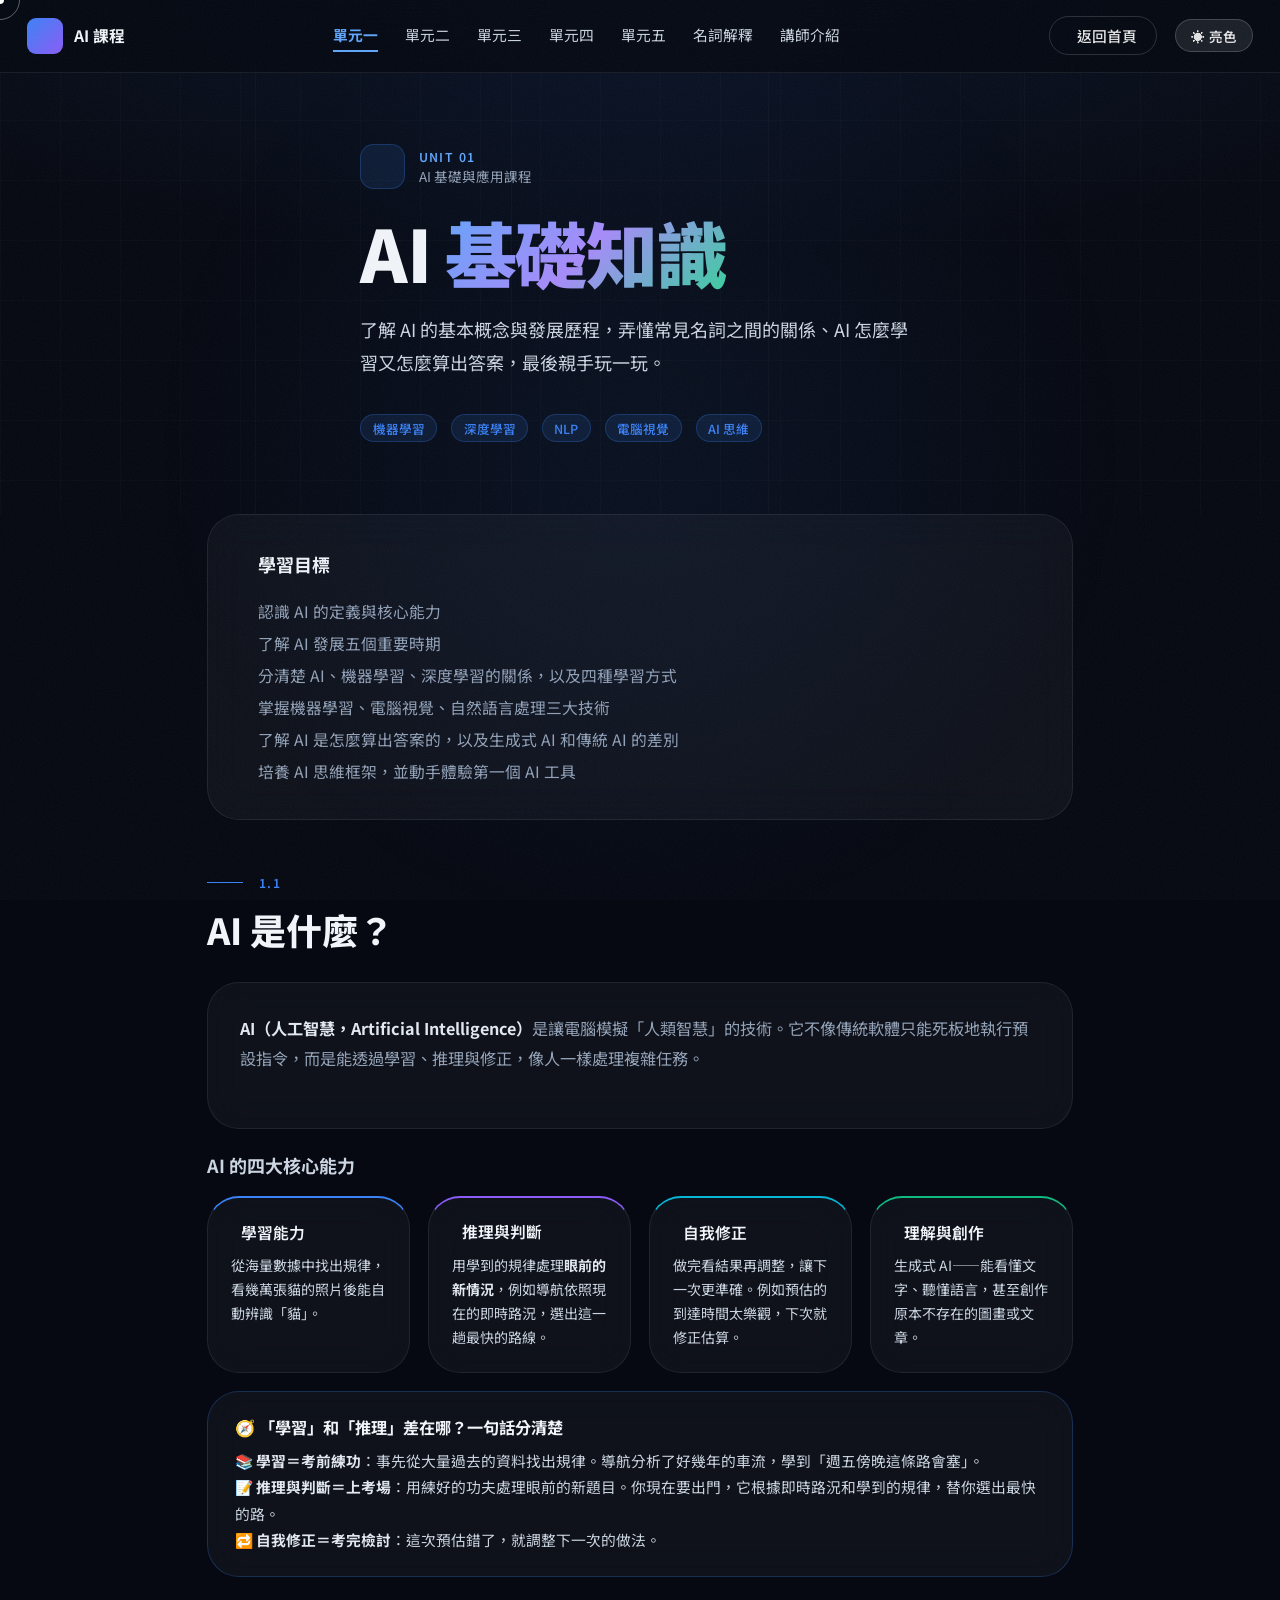
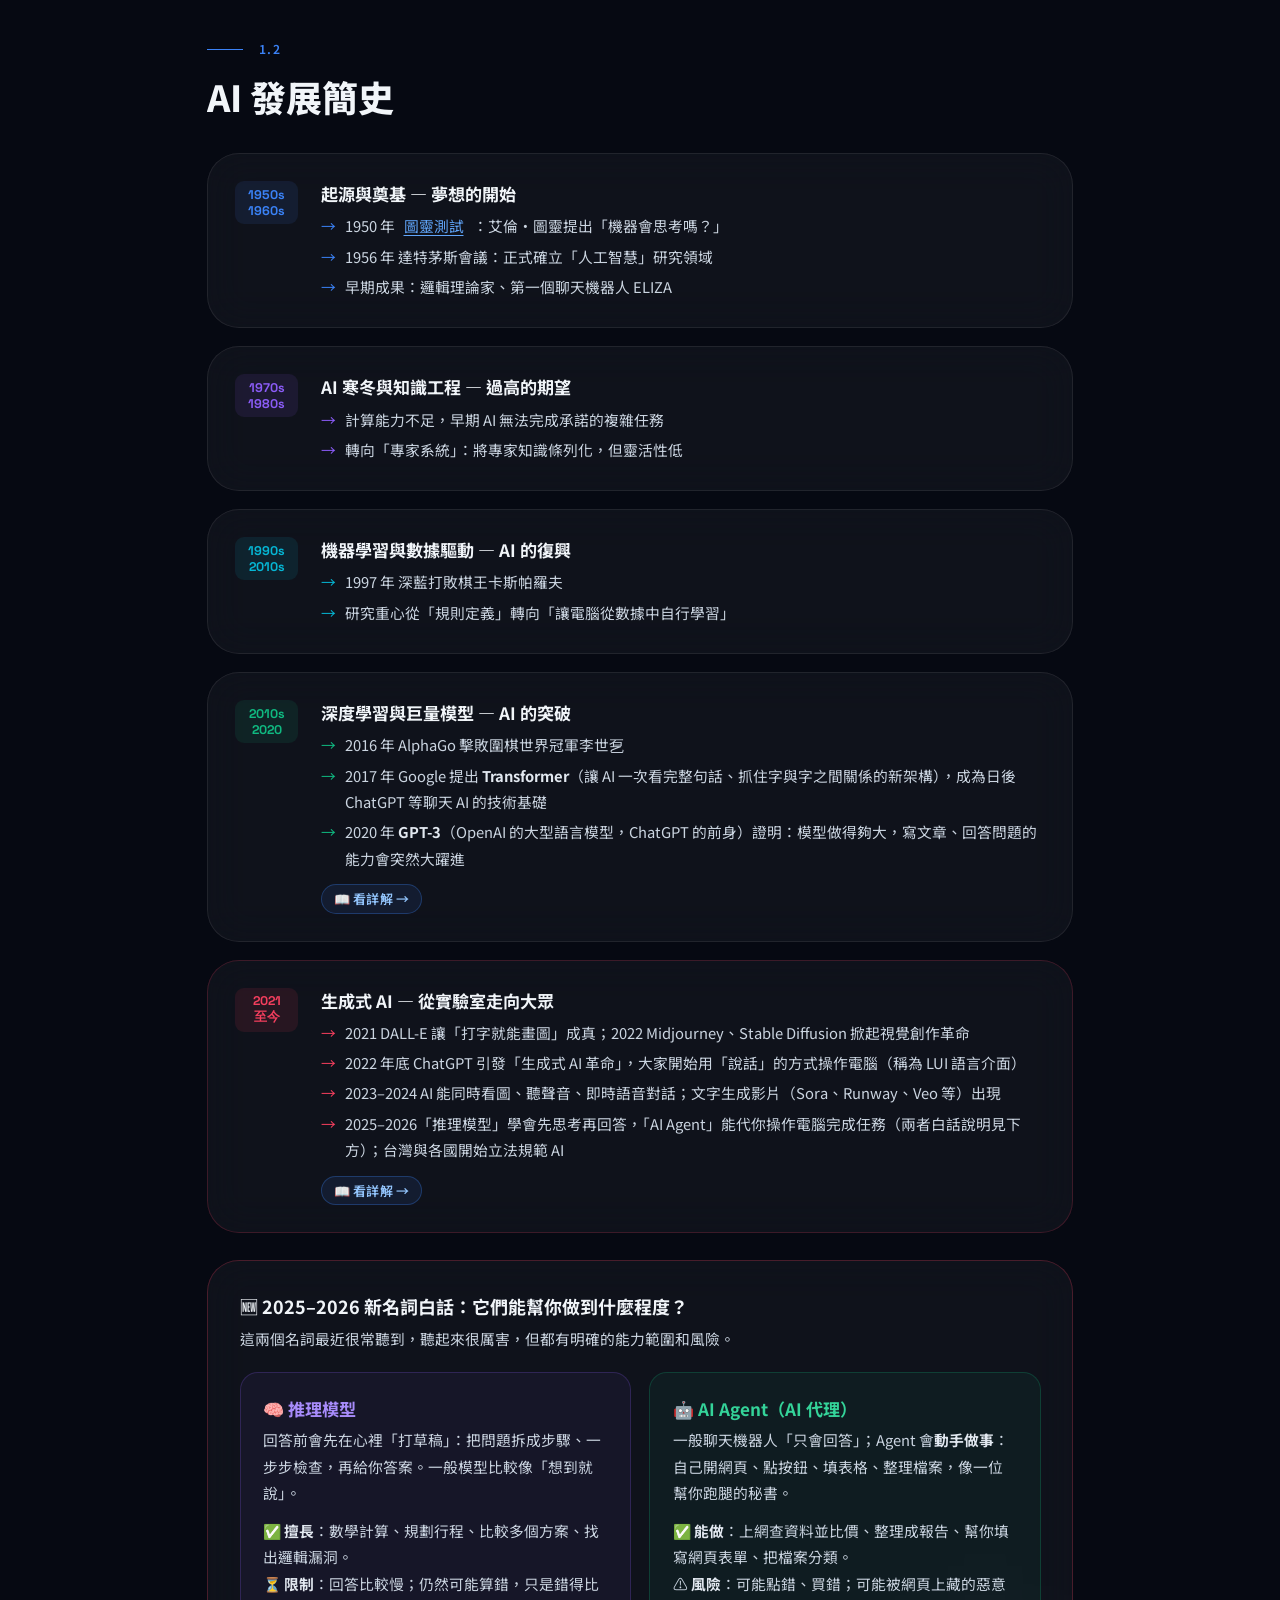
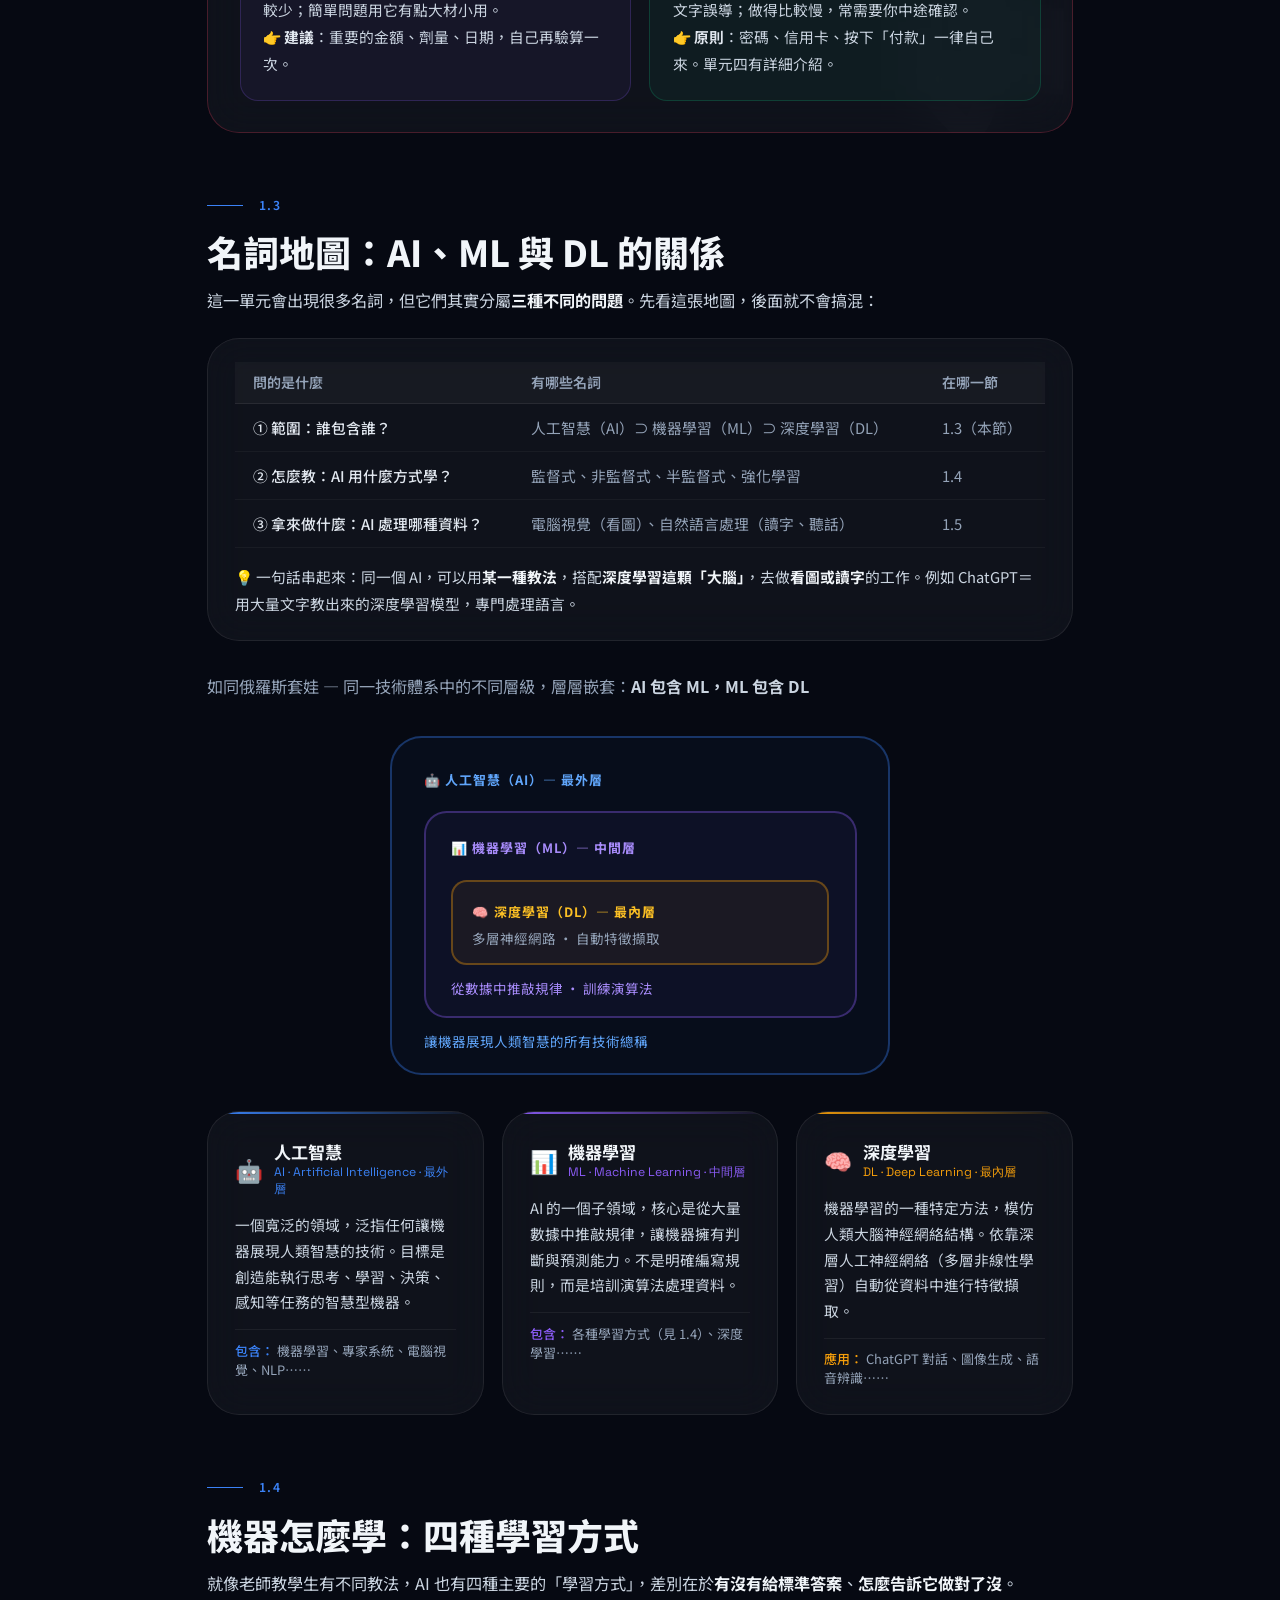
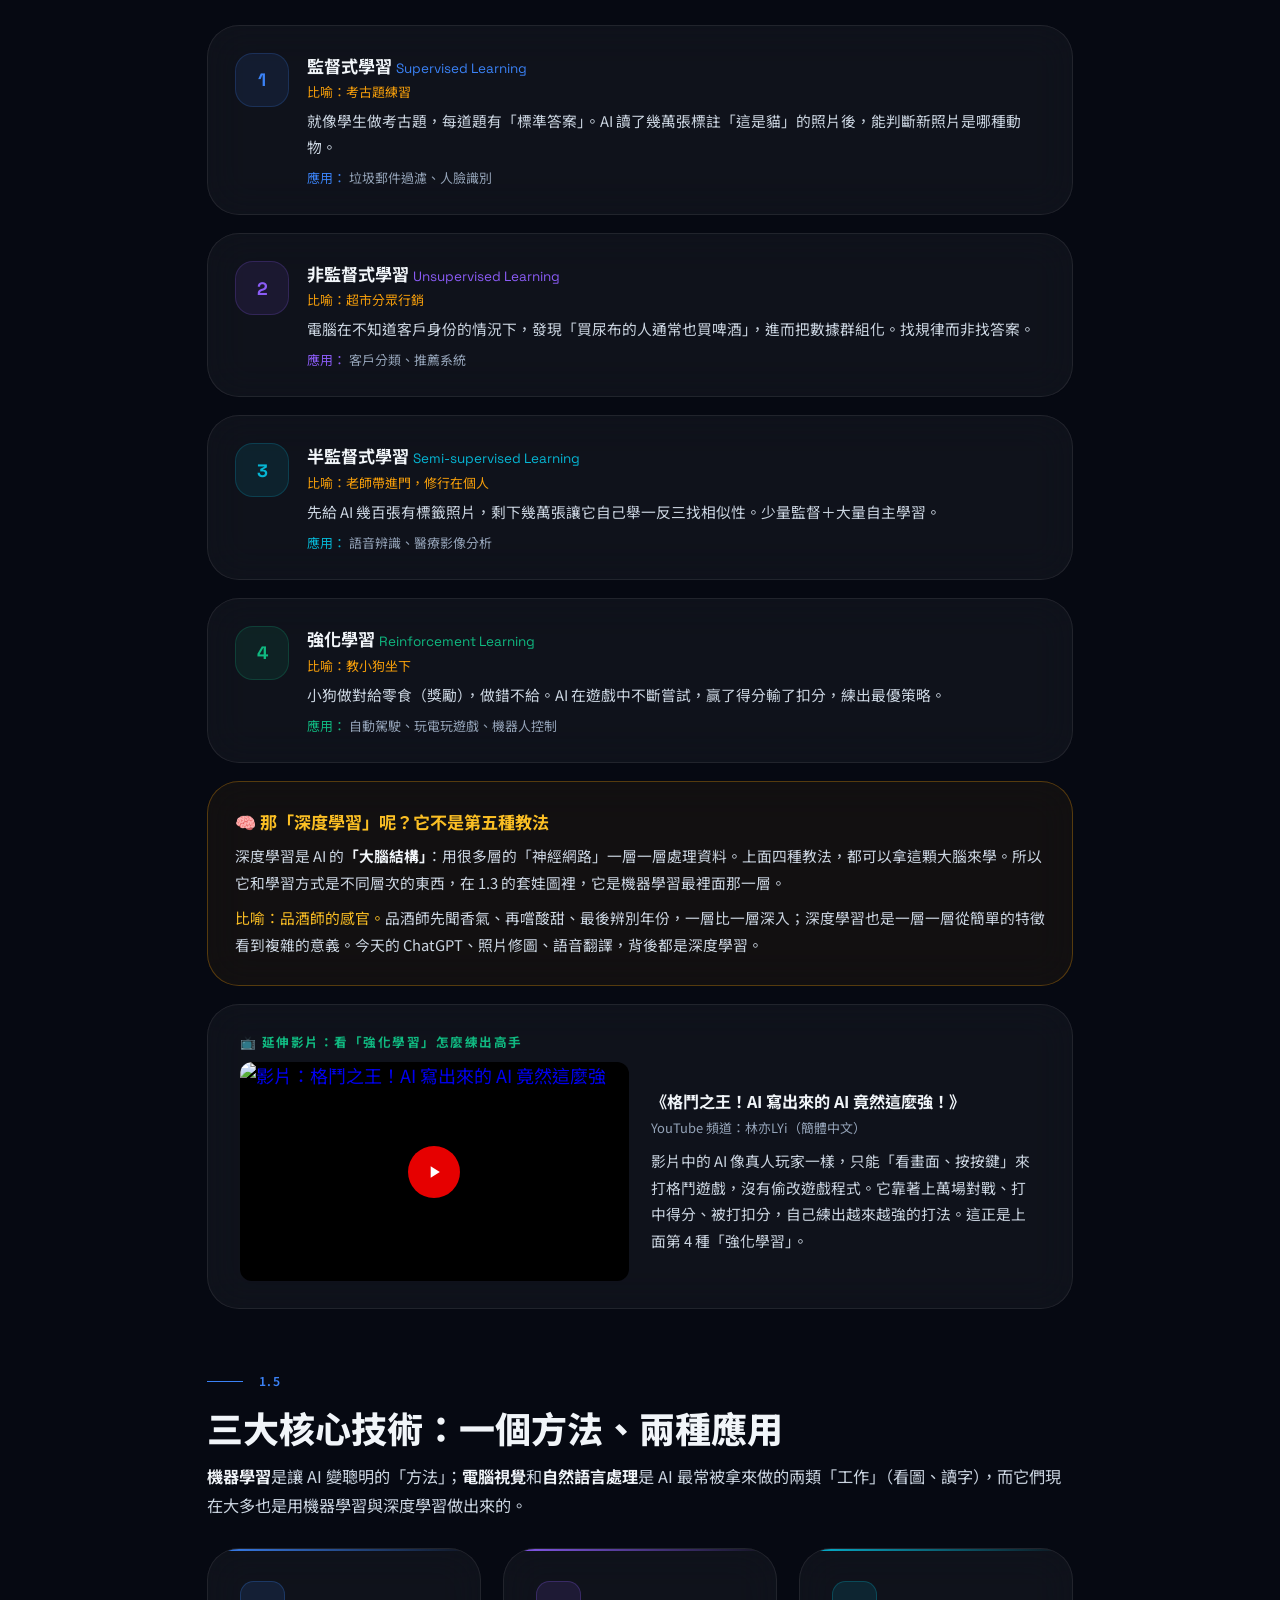
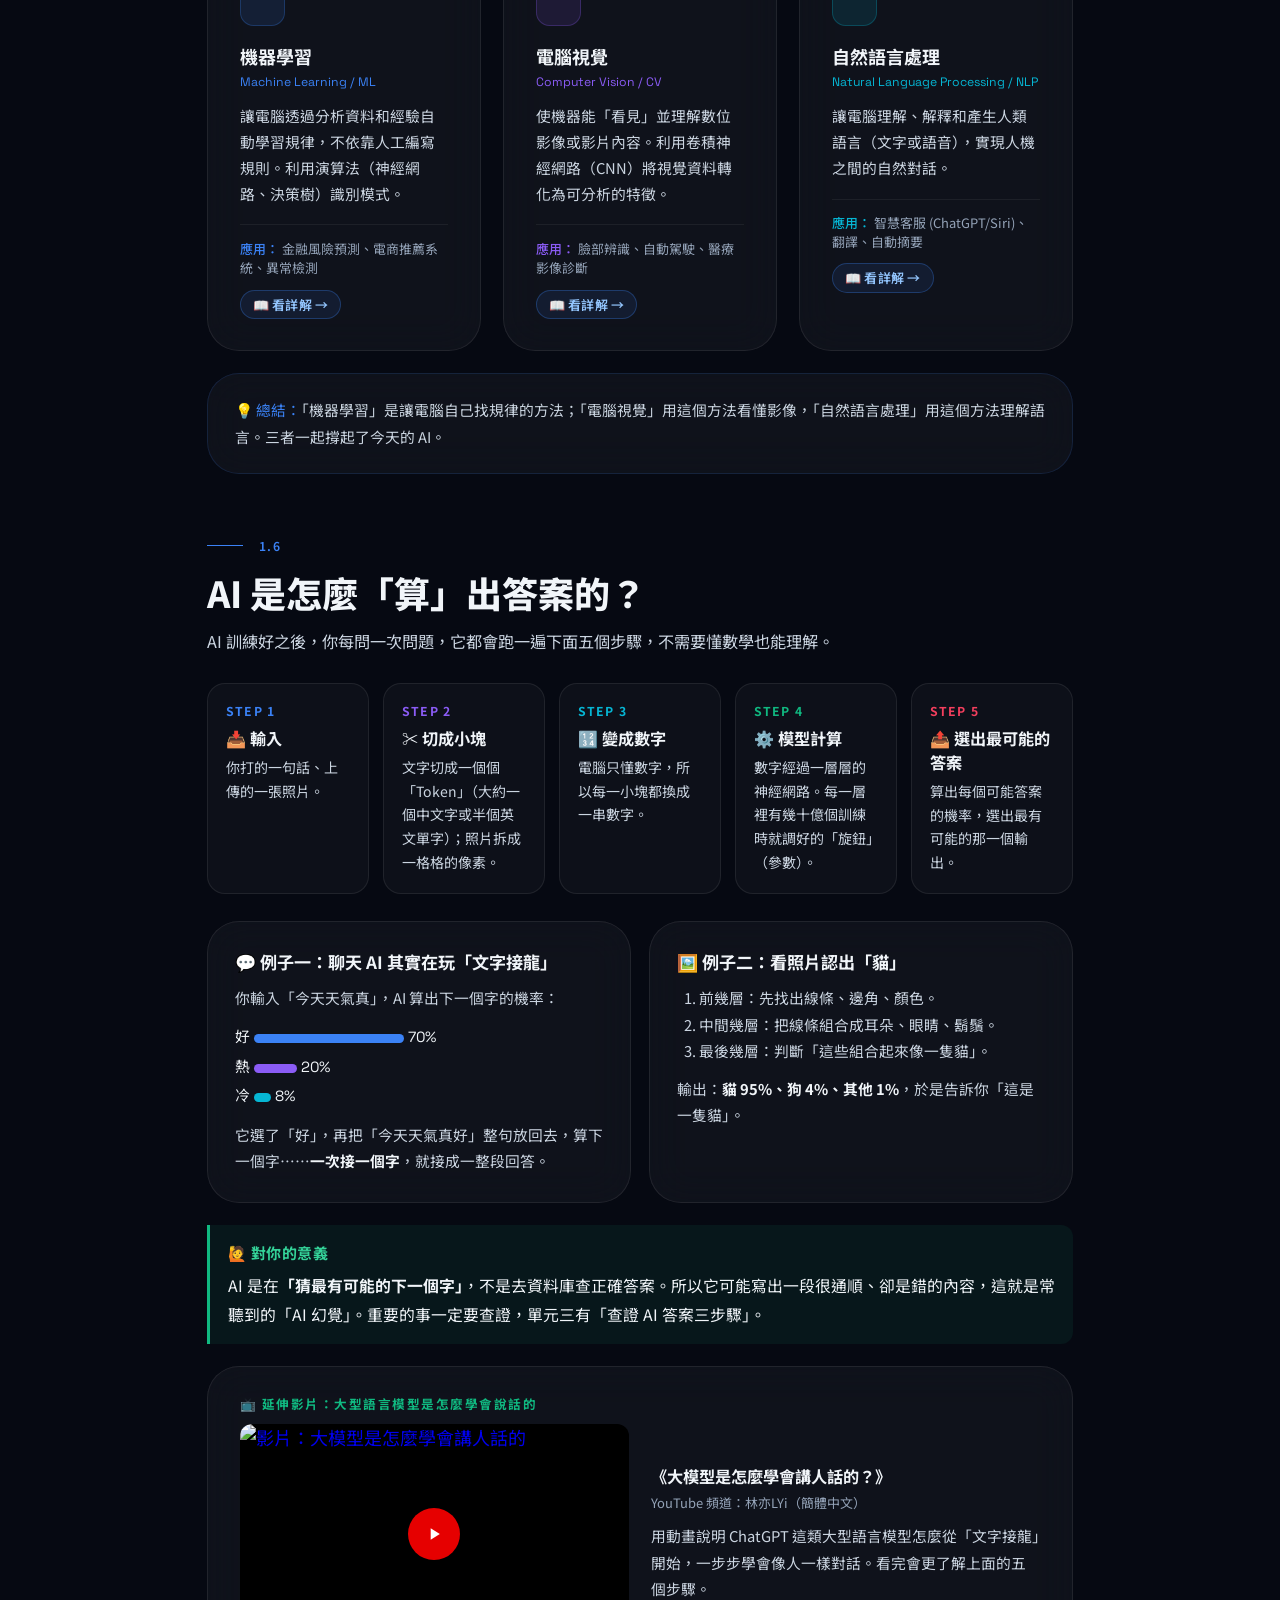
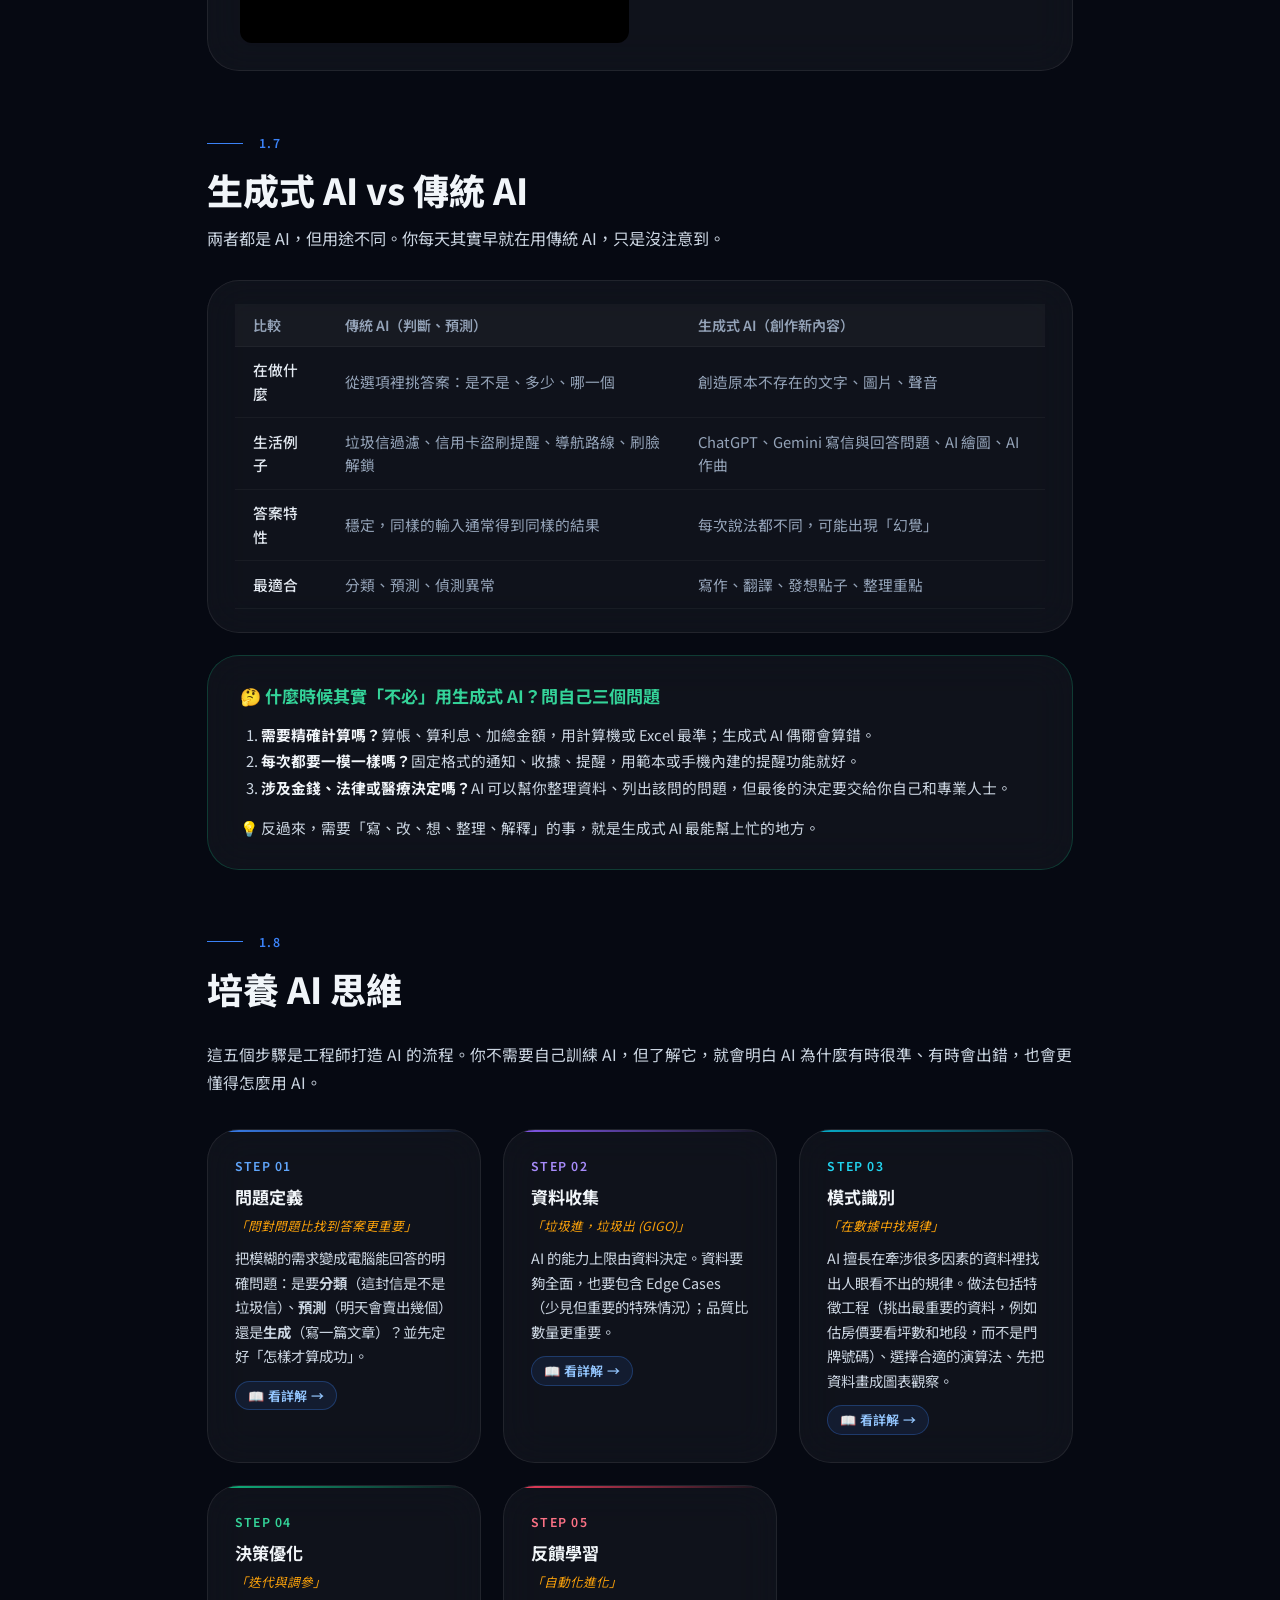
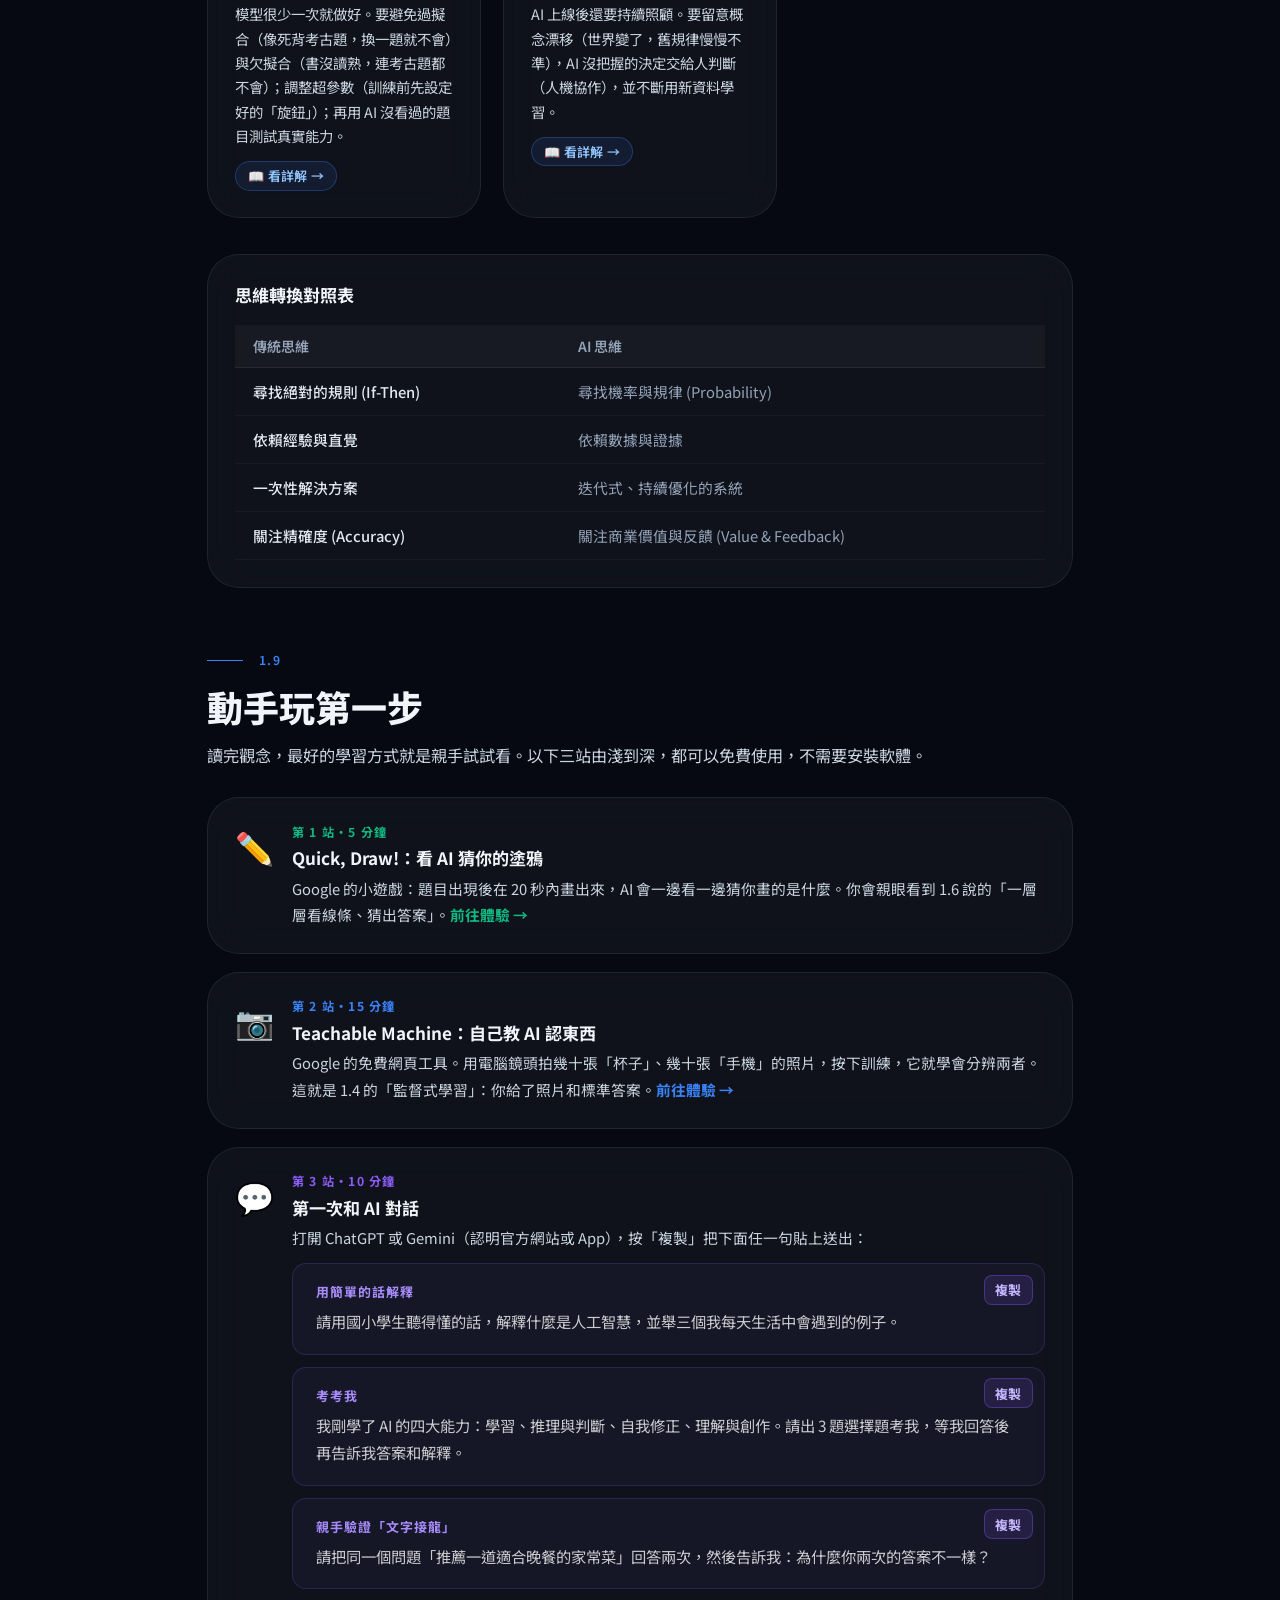
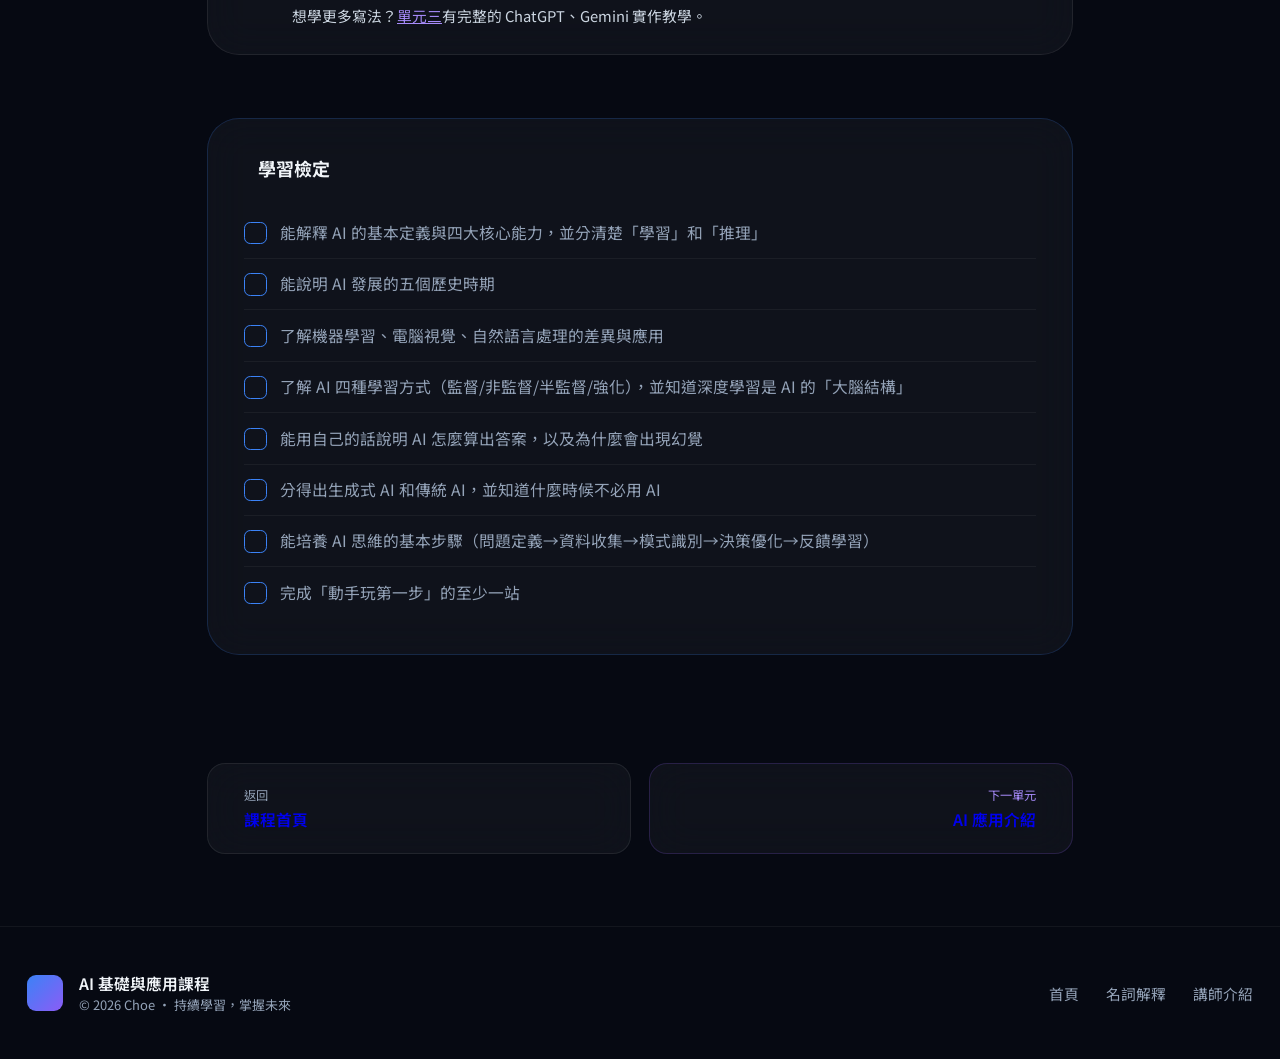
==== commit fd245def: "feat: unify top navigation across unit1-unit7 All unit pages now share one nav (logo, 單元一～五, 名詞解釋, 講" ====
--- a/unit1.html
+++ b/unit1.html
@@ -27,14 +27,6 @@
     body.hovering #cursorRing{width:64px;height:64px;border-color:rgba(59,130,246,.35);}
     .glass{background:var(--glass);backdrop-filter:blur(20px);-webkit-backdrop-filter:blur(20px);border:1px solid var(--border);border-radius:var(--r);}
     .glass:hover{background:rgba(255,255,255,.065);border-color:rgba(255,255,255,.14);}
-    .nav-bar{position:fixed;top:0;left:0;right:0;z-index:50;background:rgba(6,9,18,.78);backdrop-filter:blur(24px);border-bottom:1px solid var(--border);padding:.9rem 1.5rem;display:flex;align-items:center;justify-content:space-between;transition:padding .3s;}
-    .logo{display:flex;align-items:center;gap:.625rem;}
-    .logo-icon{width:2rem;height:2rem;border-radius:.5rem;background:linear-gradient(135deg,#3B82F6,#8B5CF6);display:flex;align-items:center;justify-content:center;}
-    .nav-links{display:flex;align-items:center;gap:2rem;font-size:.82rem;color:#CBD5E1;}
-    .nav-links a{text-decoration:none;color:#CBD5E1;transition:color .2s;}
-    .nav-links a:hover,.nav-links a.active{color:#F1F5F9;}
-    .btn-ghost{border:1px solid rgba(255,255,255,.15);border-radius:999px;color:rgba(255,255,255,.9);font-weight:500;padding:.45rem 1.1rem;transition:all .3s;display:inline-flex;align-items:center;gap:.4rem;font-size:.82rem;text-decoration:none;cursor:none;}
-    .btn-ghost:hover{border-color:rgba(255,255,255,.35);color:#fff;background:rgba(255,255,255,.06);}
     .btn-primary{background:linear-gradient(135deg,#3B82F6,#8B5CF6);border-radius:999px;color:white;font-weight:600;padding:.7rem 1.75rem;transition:all .3s;display:inline-flex;align-items:center;gap:.45rem;font-size:.875rem;text-decoration:none;cursor:none;}
     .btn-primary:hover{transform:translateY(-2px);box-shadow:0 16px 32px rgba(59,130,246,.28);}
     .guide-lines{position:absolute;inset:0;display:flex;justify-content:space-evenly;pointer-events:none;}
@@ -54,7 +46,7 @@
     ::-webkit-scrollbar{width:4px;}
     ::-webkit-scrollbar-track{background:var(--bg);}
     ::-webkit-scrollbar-thumb{background:rgba(255,255,255,.1);border-radius:2px;}
-    @media(max-width:768px){#cursorDot,#cursorRing{display:none;}body{cursor:auto;}.nav-links{display:none;}}
+    @media(max-width:768px){#cursorDot,#cursorRing{display:none;}body{cursor:auto;}}
     .sonar{position:relative;}
     .sonar::after{content:'';position:absolute;inset:-2px;border-radius:inherit;border:1px solid currentColor;opacity:0;animation:sonar 2.5s ease-out infinite;}
     @keyframes sonar{0%{transform:scale(1);opacity:.5}100%{transform:scale(1.6);opacity:0}}
@@ -81,20 +73,10 @@
   <div id="cursorRing"></div>
 
   <!-- Nav -->
-  <nav class="nav-bar">
-    <div class="logo">
-      <div class="logo-icon"><iconify-icon icon="mdi:robot-outline" width="16" style="color:white;"></iconify-icon></div>
-      <span style="font-weight:700;font-size:.875rem;">AI 課程</span>
-    </div>
-    <div class="nav-links">
-      <a href="index.html">首頁</a>
-      <a href="unit1.html" class="active" style="color:#60A5FA;">單元一</a>
-      <a href="unit2.html">單元二</a>
-      <a href="unit3.html">單元三</a>
-      <a href="unit4.html">單元四</a>
-      <a href="unit5.html">單元五</a>
-    </div>
-    <a href="index.html" class="btn-ghost"><iconify-icon icon="mdi:arrow-left" width="14"></iconify-icon> 返回首頁</a>
+  <nav class="site-nav" style="--nav-active:#60A5FA;" aria-label="課程導覽">
+    <a href="index.html" class="site-logo"><span class="site-logo-icon"><iconify-icon icon="mdi:robot-outline" width="16"></iconify-icon></span><span>AI 課程</span></a>
+    <div class="site-links"><a href="unit1.html" class="active" aria-current="page">單元一</a><a href="unit2.html">單元二</a><a href="unit3.html">單元三</a><a href="unit4.html">單元四</a><a href="unit5.html">單元五</a><a href="unit6.html">名詞解釋</a><a href="unit7.html">講師介紹</a></div>
+    <a href="index.html" class="site-home"><iconify-icon icon="mdi:arrow-left" width="14"></iconify-icon><span class="site-home-full">返回首頁</span><span class="site-home-short">首頁</span></a>
   </nav>
 
   <!-- Hero -->
@@ -876,7 +858,7 @@
         scrollTrigger:{trigger:el,start:'top 88%',toggleActions:'play none none none'}});
     });
     window.addEventListener('scroll',()=>{
-      document.querySelector('.nav-bar').style.padding=window.scrollY>60?'.55rem 1.5rem':'.9rem 1.5rem';
+      document.querySelector('.site-nav').classList.toggle('shrunk',window.scrollY>60);
     });
   </script>
 <script>
--- a/theme.css
+++ b/theme.css
@@ -433,18 +433,6 @@
 /* 既有彈窗：長內容可捲動，不再溢出畫面 */
 #termModalBox, #promptCardModal > div { max-height: 85vh; overflow-y: auto; }
 
-/* 手機：unit3／unit4 頂部導覽列避免文字被擠成直排 */
-@media (max-width: 600px) {
-  #nav { padding: .75rem 1rem; gap: .5rem; }
-  #nav .nav-logo, #nav .nav-links a { white-space: nowrap; }
-  #nav .nav-logo { font-size: .9rem; }
-  #nav .nav-links { gap: .5rem; }
-  #nav .nav-links a { font-size: .75rem; }
-  #nav .nav-links a[href="index.html"] { display: none; } /* Logo 已可回首頁 */
-  #nav .nav-pill { padding: .3rem .6rem; }
-  #nav #theme-toggle { margin-left: .4rem; padding: .3rem .55rem; }
-}
-
 /* 3) 手機：過寬的表格改為可水平捲動，避免內容被擠出畫面 */
 @media (max-width: 768px) {
   table {
@@ -454,3 +442,81 @@
     -webkit-overflow-scrolling: touch;
   }
 }
+
+/* ================================================
+   共用頂部導覽列（unit1～unit7 同一套）
+   ================================================ */
+.site-nav {
+  position: fixed; top: 0; left: 0; right: 0; z-index: 100;
+  display: flex; align-items: center; gap: 1rem;
+  padding: .9rem 1.5rem;
+  background: rgba(6,9,18,.82);
+  backdrop-filter: blur(24px); -webkit-backdrop-filter: blur(24px);
+  border-bottom: 1px solid rgba(255,255,255,.08);
+  transition: padding .3s;
+  font-family: 'Noto Sans TC', sans-serif;
+}
+.site-nav.shrunk { padding-top: .55rem; padding-bottom: .55rem; }
+.site-logo {
+  display: flex; align-items: center; gap: .625rem; flex-shrink: 0;
+  color: #F1F5F9; font-weight: 700; font-size: .875rem; text-decoration: none; white-space: nowrap;
+}
+.site-logo-icon {
+  width: 2rem; height: 2rem; border-radius: .5rem; color: #fff;
+  background: linear-gradient(135deg,#3B82F6,#8B5CF6);
+  display: flex; align-items: center; justify-content: center;
+}
+.site-links {
+  flex: 1; min-width: 0;
+  display: flex; align-items: center; justify-content: center; gap: 1.5rem;
+  font-size: .82rem;
+}
+.site-links a {
+  color: #CBD5E1; text-decoration: none; white-space: nowrap;
+  padding: .25rem 0; border-bottom: 2px solid transparent; transition: color .2s;
+}
+.site-links a:hover { color: #F1F5F9; }
+.site-links a.active {
+  color: var(--nav-active, #F1F5F9); font-weight: 700;
+  border-bottom-color: var(--nav-active, #F1F5F9);
+}
+.site-home {
+  display: inline-flex; align-items: center; gap: .4rem; flex-shrink: 0;
+  padding: .45rem 1.1rem; border: 1px solid rgba(255,255,255,.15); border-radius: 999px;
+  color: rgba(255,255,255,.9); font-size: .82rem; font-weight: 500;
+  text-decoration: none; white-space: nowrap; transition: all .3s;
+}
+.site-home:hover { border-color: rgba(255,255,255,.35); color: #fff; background: rgba(255,255,255,.06); }
+.site-home-short { display: none; }
+.site-nav #theme-toggle { margin-left: 0; }
+
+/* 窄螢幕：第一列 logo＋返回首頁＋亮暗鈕，第二列連結可左右滑 */
+@media (max-width: 960px) {
+  .site-nav { flex-wrap: wrap; gap: .5rem .75rem; padding: .6rem 1rem 0; }
+  .site-nav.shrunk { padding-top: .45rem; padding-bottom: 0; }
+  .site-logo { margin-right: auto; }
+  .site-links {
+    order: 3; flex: 0 0 calc(100% + 2rem); margin: 0 -1rem;
+    justify-content: flex-start; gap: 1.25rem;
+    overflow-x: auto; scrollbar-width: none; -webkit-overflow-scrolling: touch;
+    padding: .1rem 1rem .3rem;
+  }
+  .site-links::-webkit-scrollbar { display: none; }
+  .site-links a { font-size: .85rem; padding: .35rem 0; }
+}
+@media (max-width: 480px) {
+  .site-home { padding: .35rem .75rem; font-size: .78rem; }
+  .site-home-full { display: none; }
+  .site-home-short { display: inline; }
+}
+
+html.light-mode .site-nav {
+  background: rgba(255,247,237,.97) !important;
+  border-bottom-color: rgba(249,115,22,.14) !important;
+}
+html.light-mode .site-logo { color: #431407 !important; }
+html.light-mode .site-links a { color: #92400E !important; }
+html.light-mode .site-links a:hover,
+html.light-mode .site-links a.active { color: #431407 !important; }
+html.light-mode .site-home { border-color: rgba(249,115,22,.28) !important; color: #92400E !important; }
+html.light-mode .site-home:hover { background: rgba(249,115,22,.08) !important; color: #431407 !important; }
